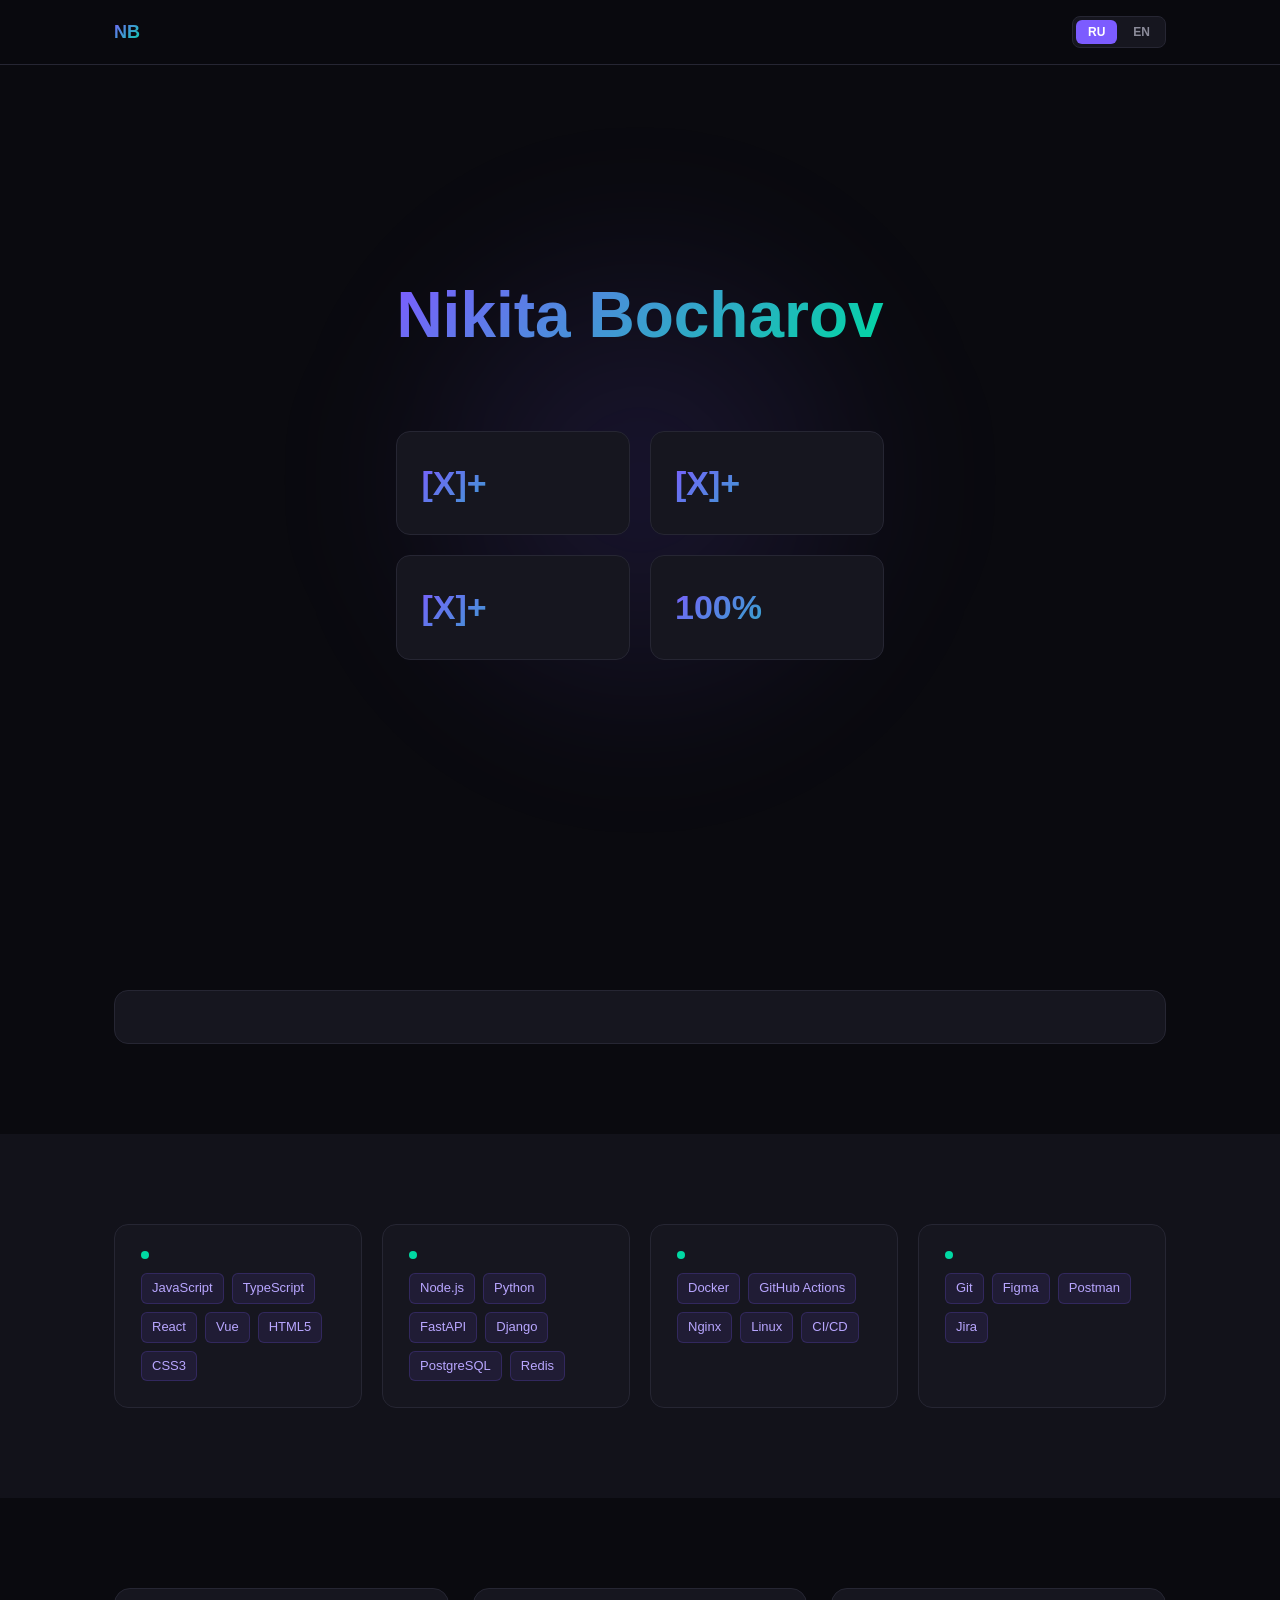
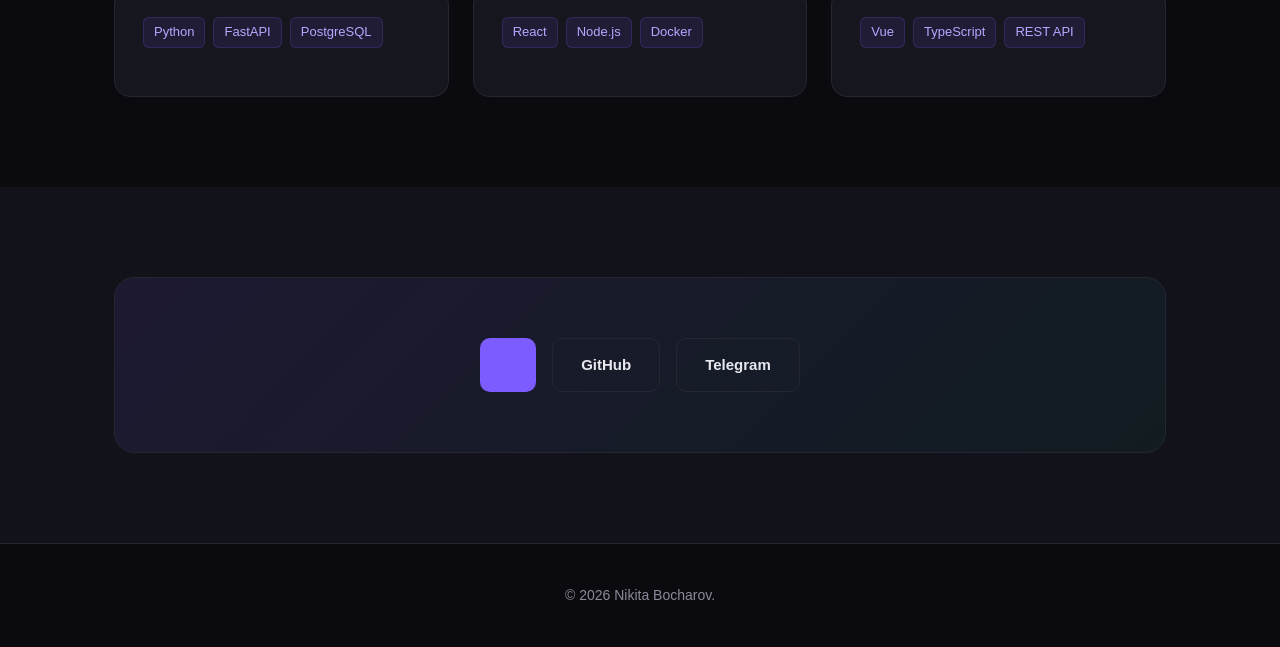
==== index.html @ 35adda01 "Create index.html" ====
<!DOCTYPE html>
<html lang="ru">
<head>
<meta charset="UTF-8">
<meta name="viewport" content="width=device-width, initial-scale=1.0">
<title>Nikita Bocharov — Full-Stack Developer</title>
<style>
  :root {
    --bg: #0a0a0f;
    --bg2: #12121a;
    --card: #16161f;
    --border: #262633;
    --text: #e8e8ee;
    --muted: #8b8b9a;
    --accent: #7c5cff;
    --accent2: #00d9a3;
    --grad: linear-gradient(135deg, #7c5cff 0%, #00d9a3 100%);
  }
  * { margin: 0; padding: 0; box-sizing: border-box; }
  html { scroll-behavior: smooth; }
  body {
    font-family: -apple-system, BlinkMacSystemFont, 'Segoe UI', Roboto, sans-serif;
    background: var(--bg);
    color: var(--text);
    line-height: 1.6;
    overflow-x: hidden;
  }
  .container { max-width: 1100px; margin: 0 auto; padding: 0 24px; }

  /* Header */
  header {
    position: fixed; top: 0; left: 0; right: 0; z-index: 100;
    background: rgba(10,10,15,.85);
    backdrop-filter: blur(12px);
    border-bottom: 1px solid var(--border);
  }
  .nav {
    display: flex; align-items: center; justify-content: space-between;
    padding: 16px 24px; max-width: 1100px; margin: 0 auto;
  }
  .logo {
    font-weight: 700; font-size: 18px;
    background: var(--grad); -webkit-background-clip: text;
    background-clip: text; color: transparent;
  }
  .nav-links { display: flex; gap: 28px; align-items: center; }
  .nav-links a {
    color: var(--muted); text-decoration: none; font-size: 14px;
    transition: color .2s;
  }
  .nav-links a:hover { color: var(--text); }
  .lang-switch {
    display: flex; gap: 4px; background: var(--card);
    border: 1px solid var(--border); border-radius: 8px; padding: 3px;
  }
  .lang-switch button {
    background: none; border: none; color: var(--muted);
    padding: 5px 12px; border-radius: 6px; cursor: pointer;
    font-size: 12px; font-weight: 600; transition: all .2s;
  }
  .lang-switch button.active {
    background: var(--accent); color: #fff;
  }
  @media (max-width: 720px) {
    .nav-links a { display: none; }
  }

  /* Hero */
  .hero {
    min-height: 100vh; display: flex; align-items: center;
    padding: 120px 0 80px; position: relative;
  }
  .hero::before {
    content: ''; position: absolute; top: 20%; left: 50%;
    transform: translateX(-50%);
    width: 600px; height: 600px;
    background: radial-gradient(circle, rgba(124,92,255,.15) 0%, transparent 70%);
    pointer-events: none; filter: blur(60px);
  }
  .hero-inner { position: relative; z-index: 1; }
  .badge {
    display: inline-block; padding: 6px 14px;
    background: rgba(124,92,255,.12); border: 1px solid rgba(124,92,255,.3);
    border-radius: 100px; font-size: 13px; color: var(--accent);
    margin-bottom: 24px;
  }
  .hero h1 {
    font-size: clamp(36px, 6vw, 64px);
    line-height: 1.1; font-weight: 800; margin-bottom: 20px;
  }
  .hero h1 .grad {
    background: var(--grad); -webkit-background-clip: text;
    background-clip: text; color: transparent;
  }
  .hero p.lead {
    font-size: clamp(16px, 2vw, 20px); color: var(--muted);
    max-width: 640px; margin-bottom: 36px;
  }
  .cta { display: flex; gap: 14px; flex-wrap: wrap; }
  .btn {
    display: inline-block; padding: 14px 28px; border-radius: 10px;
    text-decoration: none; font-weight: 600; font-size: 15px;
    transition: transform .2s, opacity .2s; cursor: pointer; border: none;
  }
  .btn-primary { background: var(--accent); color: #fff; }
  .btn-primary:hover { transform: translateY(-2px); opacity: .9; }
  .btn-ghost {
    background: transparent; color: var(--text);
    border: 1px solid var(--border);
  }
  .btn-ghost:hover { border-color: var(--accent); color: var(--accent); }

  /* Sections */
  section { padding: 90px 0; }
  .section-title {
    font-size: clamp(26px, 4vw, 38px); font-weight: 800;
    margin-bottom: 12px;
  }
  .section-sub {
    color: var(--muted); margin-bottom: 48px; font-size: 16px;
  }

  /* Stats */
  .stats {
    display: grid; grid-template-columns: repeat(auto-fit, minmax(160px, 1fr));
    gap: 20px; margin-top: 60px;
  }
  .stat {
    background: var(--card); border: 1px solid var(--border);
    border-radius: 14px; padding: 24px;
  }
  .stat .num {
    font-size: 34px; font-weight: 800;
    background: var(--grad); -webkit-background-clip: text;
    background-clip: text; color: transparent;
  }
  .stat .label { color: var(--muted); font-size: 14px; margin-top: 4px; }

  /* Skills */
  .skills-grid {
    display: grid; grid-template-columns: repeat(auto-fit, minmax(240px, 1fr));
    gap: 20px;
  }
  .skill-card {
    background: var(--card); border: 1px solid var(--border);
    border-radius: 14px; padding: 26px;
    transition: border-color .25s, transform .25s;
  }
  .skill-card:hover { border-color: var(--accent); transform: translateY(-4px); }
  .skill-card h3 {
    font-size: 17px; margin-bottom: 14px;
    display: flex; align-items: center; gap: 10px;
  }
  .skill-card h3 .dot {
    width: 8px; height: 8px; border-radius: 50%; background: var(--accent2);
  }
  .tags { display: flex; flex-wrap: wrap; gap: 8px; }
  .tag {
    font-size: 13px; padding: 4px 10px; border-radius: 6px;
    background: rgba(124,92,255,.1); color: #b8a6ff;
    border: 1px solid rgba(124,92,255,.2);
  }

  /* Projects */
  .projects {
    display: grid; grid-template-columns: repeat(auto-fit, minmax(300px, 1fr));
    gap: 24px;
  }
  .project {
    background: var(--card); border: 1px solid var(--border);
    border-radius: 16px; padding: 28px;
    transition: border-color .25s, transform .25s;
    display: flex; flex-direction: column;
  }
  .project:hover { border-color: var(--accent); transform: translateY(-4px); }
  .project h3 { font-size: 19px; margin-bottom: 10px; }
  .project p { color: var(--muted); font-size: 15px; margin-bottom: 18px; flex: 1; }
  .project .tags { margin-bottom: 20px; }
  .project .links { display: flex; gap: 16px; }
  .project .links a {
    color: var(--accent); text-decoration: none; font-size: 14px;
    font-weight: 600;
  }
  .project .links a:hover { text-decoration: underline; }

  /* Contact */
  .contact-box {
    background: linear-gradient(135deg, rgba(124,92,255,.1), rgba(0,217,163,.05));
    border: 1px solid var(--border); border-radius: 20px;
    padding: 60px 40px; text-align: center;
  }
  .contact-box h2 { font-size: clamp(24px, 4vw, 34px); margin-bottom: 16px; }
  .contact-box p { color: var(--muted); margin-bottom: 32px; max-width: 500px; margin-left: auto; margin-right: auto; }
  .contact-links { display: flex; gap: 16px; justify-content: center; flex-wrap: wrap; }

  /* Footer */
  footer {
    padding: 40px 0; border-top: 1px solid var(--border);
    text-align: center; color: var(--muted); font-size: 14px;
  }

  /* Animations */
  .reveal { opacity: 0; transform: translateY(30px); transition: opacity .7s, transform .7s; }
  .reveal.visible { opacity: 1; transform: translateY(0); }

  [data-en] { display: none; }
  html[lang="en"] [data-ru] { display: none; }
  html[lang="en"] [data-en] { display: initial; }
  html[lang="en"] [data-en].block { display: block; }
</style>
</head>
<body>

<header>
  <nav class="nav">
    <div class="logo">NB</div>
    <div class="nav-links">
      <a href="#about" data-ru="Обо мне" data-en="About">Обо мне</a>
      <a href="#skills" data-ru="Навыки" data-en="Skills">Навыки</a>
      <a href="#projects" data-ru="Проекты" data-en="Projects">Проекты</a>
      <a href="#contact" data-ru="Контакты" data-en="Contact">Контакты</a>
      <div class="lang-switch">
        <button id="btn-ru" class="active">RU</button>
        <button id="btn-en">EN</button>
      </div>
    </div>
  </nav>
</header>

<!-- HERO -->
<section class="hero">
  <div class="container hero-inner">
    <span class="badge" data-ru="Открыт для проектов" data-en="Open for projects">Открыт для проектов</span>
    <h1>
      <span data-ru="Привет, я " data-en="Hi, I'm ">Привет, я </span>
      <span class="grad">Nikita Bocharov</span><br>
      <span data-ru="Full-Stack разработчик" data-en="Full-Stack Developer">Full-Stack разработчик</span>
    </h1>
    <p class="lead"
       data-ru="Пишу код, который работает быстро, масштабируется и не падает. Превращаю бизнес-задачи в чистые, поддерживаемые решения."
       data-en="I write code that runs fast, scales well, and never breaks. I turn business problems into clean, maintainable solutions.">
      Пишу код, который работает быстро, масштабируется и не падает.
    </p>
    <div class="cta">
      <a href="#projects" class="btn btn-primary" data-ru="Смотреть проекты" data-en="View Projects">Смотреть проекты</a>
      <a href="#contact" class="btn btn-ghost" data-ru="Связаться" data-en="Get in touch">Связаться</a>
    </div>

    <div class="stats">
      <div class="stat reveal">
        <div class="num">[X]+</div>
        <div class="label" data-ru="лет опыта" data-en="years of experience">лет опыта</div>
      </div>
      <div class="stat reveal">
        <div class="num">[X]+</div>
        <div class="label" data-ru="проектов сдано" data-en="projects delivered">проектов сдано</div>
      </div>
      <div class="stat reveal">
        <div class="num">[X]+</div>
        <div class="label" data-ru="довольных клиентов" data-en="happy clients">довольных клиентов</div>
      </div>
      <div class="stat reveal">
        <div class="num">100%</div>
        <div class="label" data-ru="в срок" data-en="on time">в срок</div>
      </div>
    </div>
  </div>
</section>

<!-- ABOUT -->
<section id="about">
  <div class="container">
    <h2 class="section-title reveal" data-ru="Обо мне" data-en="About me">Обо мне</h2>
    <p class="section-sub reveal"
       data-ru="Немного о том, кто я и чем могу быть полезен."
       data-en="A few words about who I am and how I can help.">Немного о том, кто я.</p>

    <div class="skills-grid">
      <div class="skill-card reveal" style="grid-column: span 2;">
        <p style="color: var(--text); font-size: 17px;"
           data-ru="[ЗАМЕНИ НА СВОЙ ТЕКСТ] Я — разработчик с опытом в создании веб-приложений и автоматизации. Работаю с современным стеком, пишу чистый код, покрываю тестами и слежу за тем, чтобы всё не только работало, но и было удобно поддерживать. Люблю сложные задачи и не боюсь легаси."
           data-en="[REPLACE WITH YOUR TEXT] I'm a developer experienced in building web apps and automation. I work with a modern stack, write clean code, cover it with tests, and make sure everything is not only working but also easy to maintain. I love hard problems and I'm not afraid of legacy.">
          [ЗАМЕНИ НА СВОЙ ТЕКСТ] Я — разработчик с опытом в создании веб-приложений.
        </p>
      </div>
    </div>
  </div>
</section>

<!-- SKILLS -->
<section id="skills" style="background: var(--bg2);">
  <div class="container">
    <h2 class="section-title reveal" data-ru="Навыки" data-en="Skills">Навыки</h2>
    <p class="section-sub reveal"
       data-ru="Технологии, с которыми я работаю каждый день."
       data-en="Technologies I work with every day.">Технологии, с которыми я работаю.</p>

    <div class="skills-grid">
      <div class="skill-card reveal">
        <h3><span class="dot"></span><span data-ru="Frontend" data-en="Frontend">Frontend</span></h3>
        <div class="tags">
          <span class="tag">JavaScript</span>
          <span class="tag">TypeScript</span>
          <span class="tag">React</span>
          <span class="tag">Vue</span>
          <span class="tag">HTML5</span>
          <span class="tag">CSS3</span>
        </div>
      </div>
      <div class="skill-card reveal">
        <h3><span class="dot"></span><span data-ru="Backend" data-en="Backend">Backend</span></h3>
        <div class="tags">
          <span class="tag">Node.js</span>
          <span class="tag">Python</span>
          <span class="tag">FastAPI</span>
          <span class="tag">Django</span>
          <span class="tag">PostgreSQL</span>
          <span class="tag">Redis</span>
        </div>
      </div>
      <div class="skill-card reveal">
        <h3><span class="dot"></span><span data-ru="DevOps" data-en="DevOps">DevOps</span></h3>
        <div class="tags">
          <span class="tag">Docker</span>
          <span class="tag">GitHub Actions</span>
          <span class="tag">Nginx</span>
          <span class="tag">Linux</span>
          <span class="tag">CI/CD</span>
        </div>
      </div>
      <div class="skill-card reveal">
        <h3><span class="dot"></span><span data-ru="Инструменты" data-en="Tools">Инструменты</span></h3>
        <div class="tags">
          <span class="tag">Git</span>
          <span class="tag">Figma</span>
          <span class="tag">Postman</span>
          <span class="tag">Jira</span>
        </div>
      </div>
    </div>
  </div>
</section>

<!-- PROJECTS -->
<section id="projects">
  <div class="container">
    <h2 class="section-title reveal" data-ru="Проекты" data-en="Projects">Проекты</h2>
    <p class="section-sub reveal"
       data-ru="[ЗАМЕНИ НА СВОИ РЕАЛЬНЫЕ ПРОЕКТЫ]"
       data-en="[REPLACE WITH YOUR REAL PROJECTS]">Мои работы.</p>

    <div class="projects">
      <div class="project reveal">
        <h3 data-ru="Название проекта 1" data-en="Project Name 1">Название проекта 1</h3>
        <p data-ru="Короткое описание: какую задачу решает, для кого, какой результат."
           data-en="Short description: what problem it solves, for whom, and the result.">
          Короткое описание проекта.
        </p>
        <div class="tags">
          <span class="tag">Python</span>
          <span class="tag">FastAPI</span>
          <span class="tag">PostgreSQL</span>
        </div>
        <div class="links">
          <a href="#" data-ru="Демо →" data-en="Demo →">Демо →</a>
          <a href="#" data-ru="Код →" data-en="Code →">Код →</a>
        </div>
      </div>

      <div class="project reveal">
        <h3 data-ru="Название проекта 2" data-en="Project Name 2">Название проекта 2</h3>
        <p data-ru="Короткое описание проекта и его пользы."
           data-en="Short description of the project and its value.">
          Короткое описание проекта.
        </p>
        <div class="tags">
          <span class="tag">React</span>
          <span class="tag">Node.js</span>
          <span class="tag">Docker</span>
        </div>
        <div class="links">
          <a href="#" data-ru="Демо →" data-en="Demo →">Демо →</a>
          <a href="#" data-ru="Код →" data-en="Code →">Код →</a>
        </div>
      </div>

      <div class="project reveal">
        <h3 data-ru="Название проекта 3" data-en="Project Name 3">Название проекта 3</h3>
        <p data-ru="Что сделал, какие технологии использовал, какой результат."
           data-en="What I built, which technologies I used, and the outcome.">
          Короткое описание проекта.
        </p>
        <div class="tags">
          <span class="tag">Vue</span>
          <span class="tag">TypeScript</span>
          <span class="tag">REST API</span>
        </div>
        <div class="links">
          <a href="#" data-ru="Демо →" data-en="Demo →">Демо →</a>
          <a href="#" data-ru="Код →" data-en="Code →">Код →</a>
        </div>
      </div>
    </div>
  </div>
</section>

<!-- CONTACT -->
<section id="contact" style="background: var(--bg2);">
  <div class="container">
    <div class="contact-box reveal">
      <h2 data-ru="Давайте работать вместе" data-en="Let's work together">Давайте работать вместе</h2>
      <p data-ru="Открыт для фриланса и долгосрочного сотрудничества. Отвечаю быстро."
         data-en="Open for freelance and long-term collaboration. I reply fast.">
        Открыт для фриланса и долгосрочного сотрудничества.
      </p>
      <div class="contact-links">
        <a href="mailto:[ТВОЙ EMAIL]" class="btn btn-primary">
          <span data-ru="Написать на email" data-en="Email me">Написать на email</span>
        </a>
        <a href="https://github.com/nikita-dev-it" target="_blank" class="btn btn-ghost">GitHub</a>
        <a href="[ССЫЛКА НА TELEGRAM]" target="_blank" class="btn btn-ghost">Telegram</a>
      </div>
    </div>
  </div>
</section>

<footer>
  <div class="container">
    <p>© 2026 Nikita Bocharov. <span data-ru="Все права защищены." data-en="All rights reserved.">Все права защищены.</span></p>
  </div>
</footer>

<script>
  // Language switch
  const btnRu = document.getElementById('btn-ru');
  const btnEn = document.getElementById('btn-en');
  function setLang(lang) {
    document.documentElement.lang = lang;
    btnRu.classList.toggle('active', lang === 'ru');
    btnEn.classList.toggle('active', lang === 'en');
    localStorage.setItem('lang', lang);
  }
  btnRu.addEventListener('click', () => setLang('ru'));
  btnEn.addEventListener('click', () => setLang('en'));
  const saved = localStorage.getItem('lang');
  if (saved) setLang(saved);

  // Reveal on scroll
  const observer = new IntersectionObserver((entries) => {
    entries.forEach(e => {
      if (e.isIntersecting) {
        e.target.classList.add('visible');
        observer.unobserve(e.target);
      }
    });
  }, { threshold: 0.1 });
  document.querySelectorAll('.reveal').forEach(el => observer.observe(el));
</script>

</body>
</html>
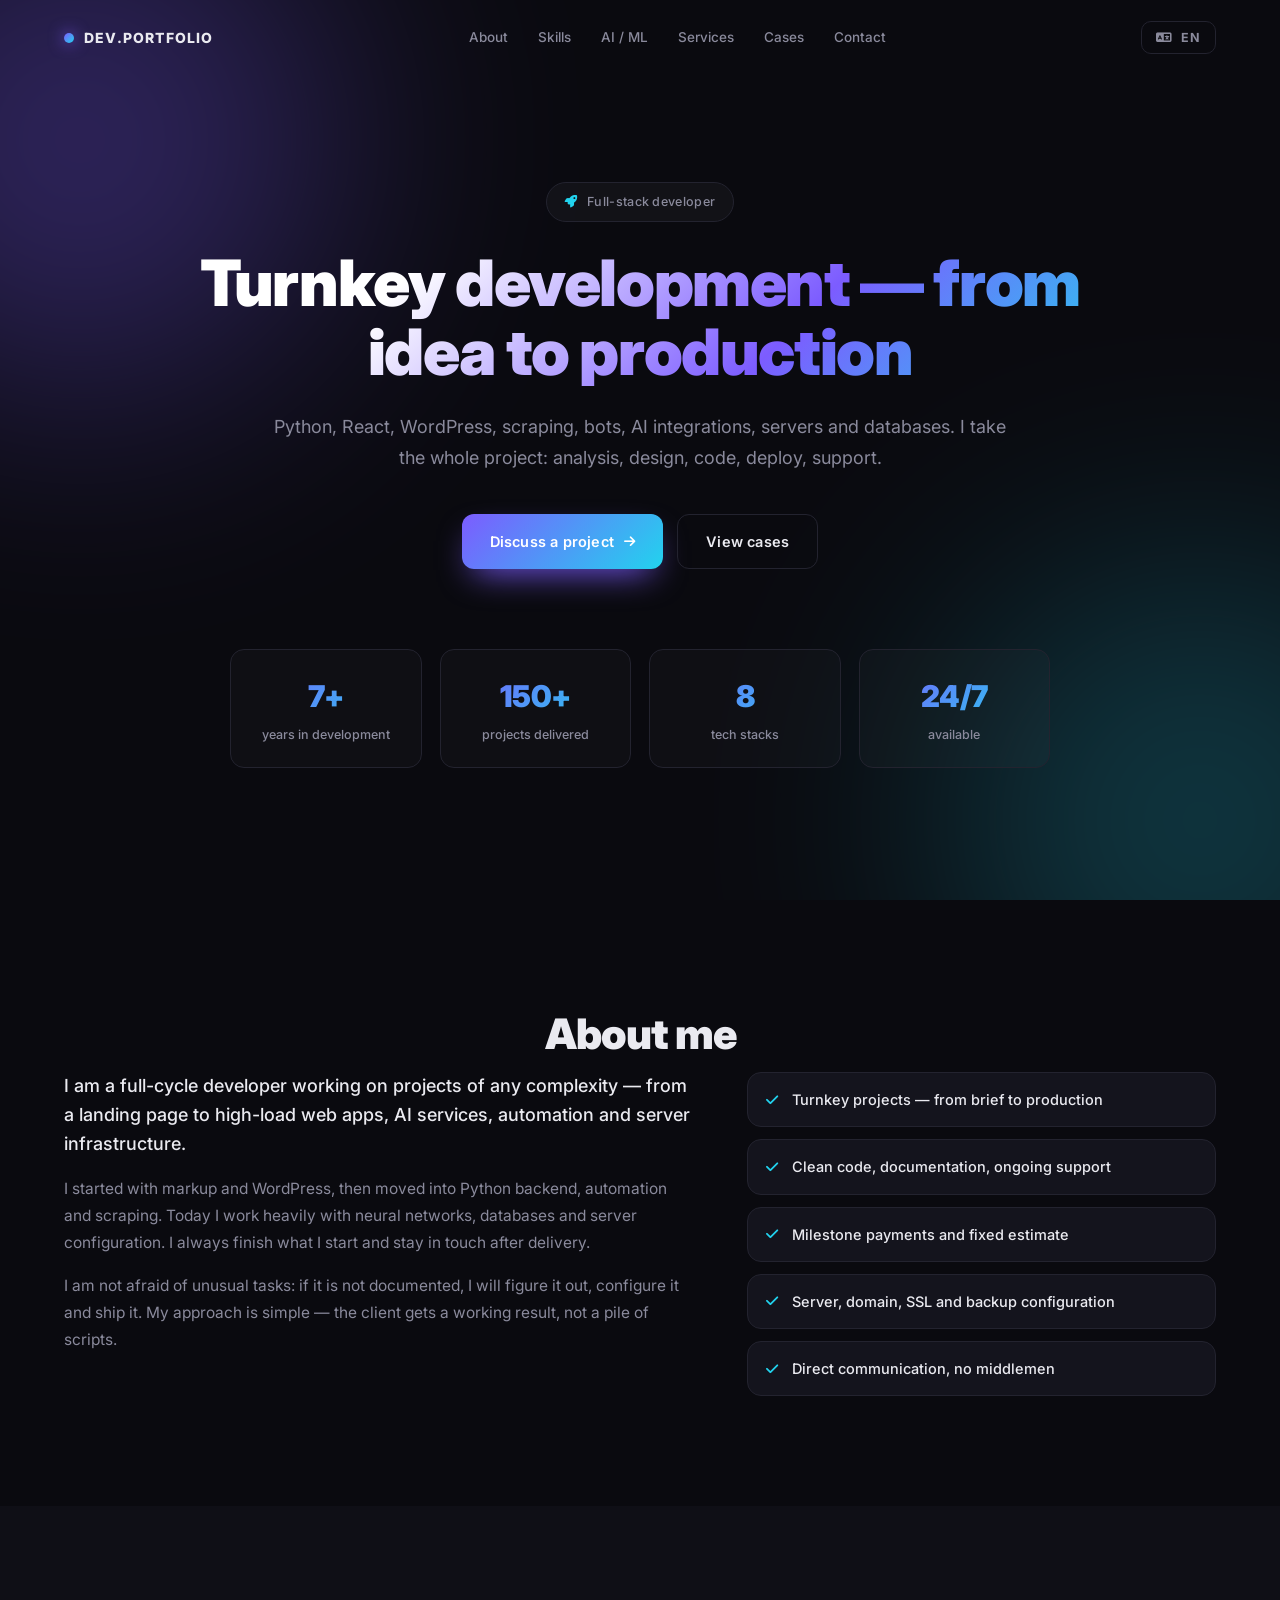
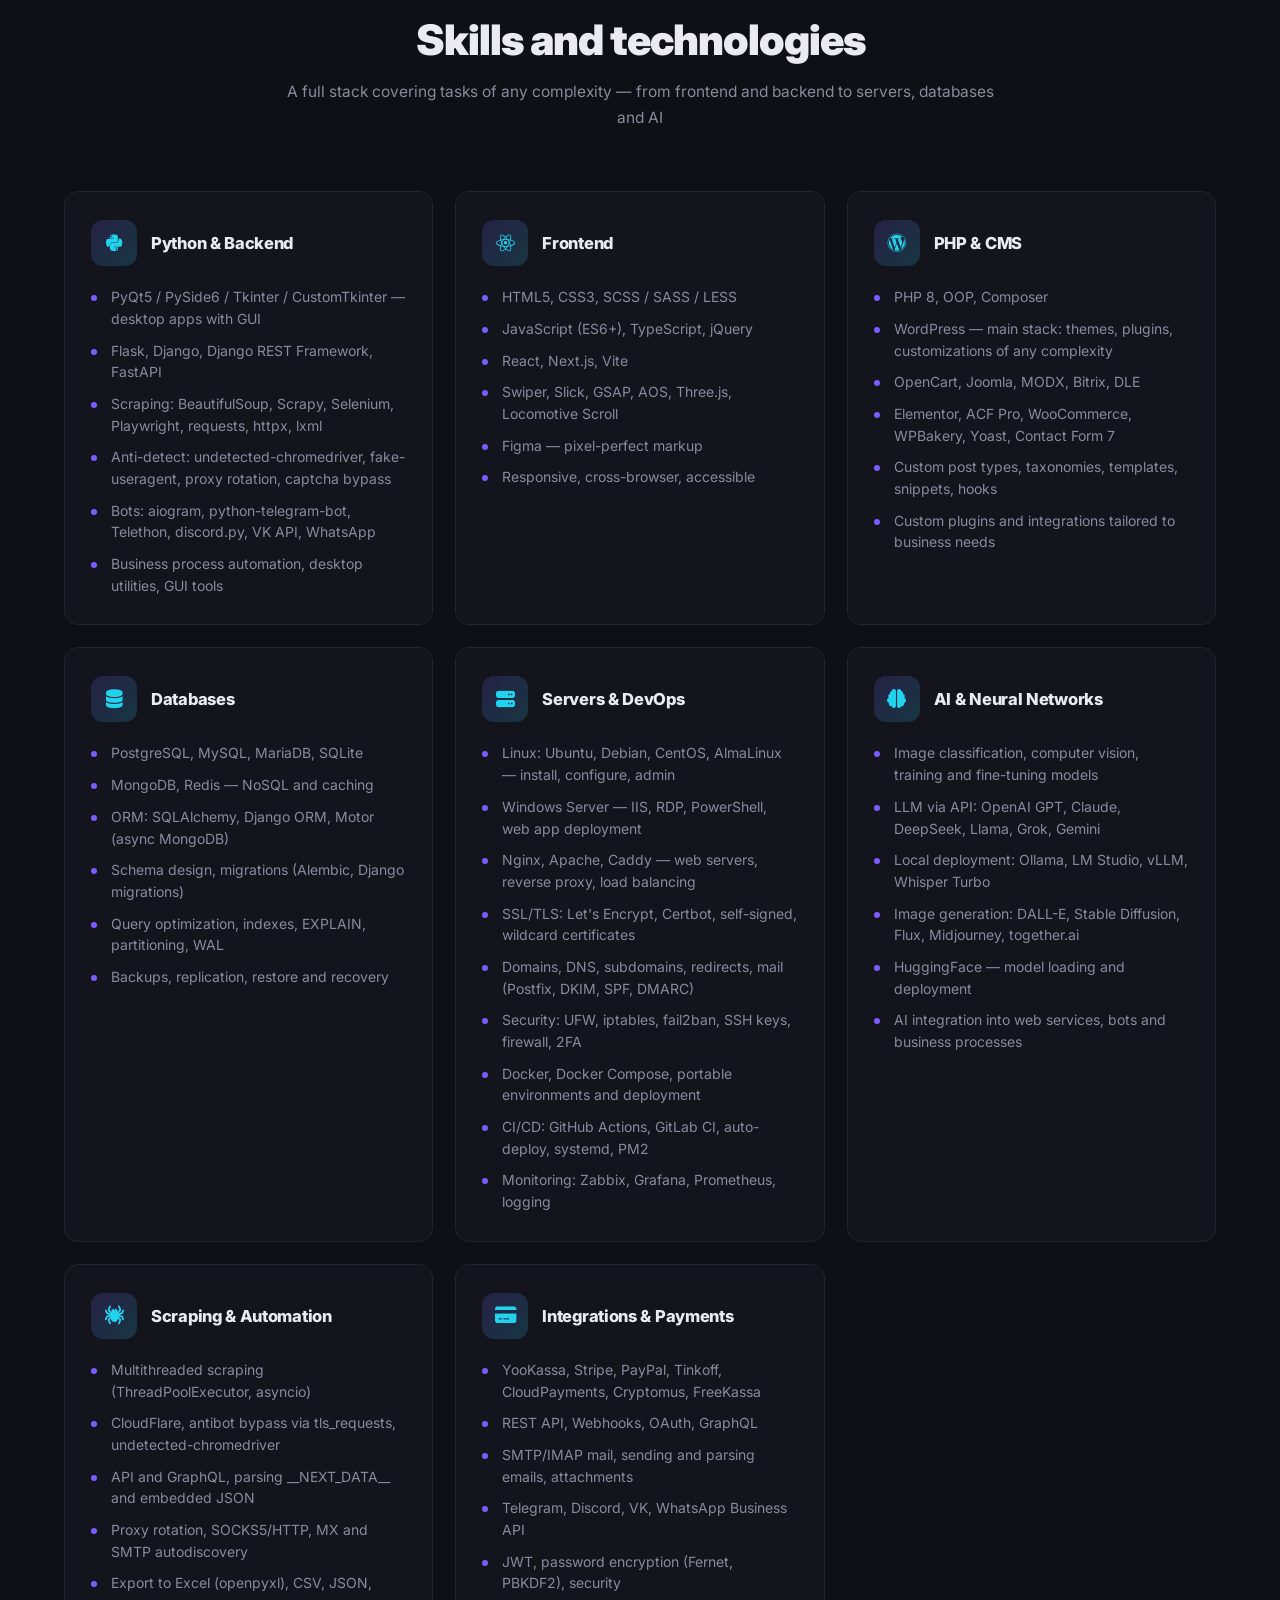
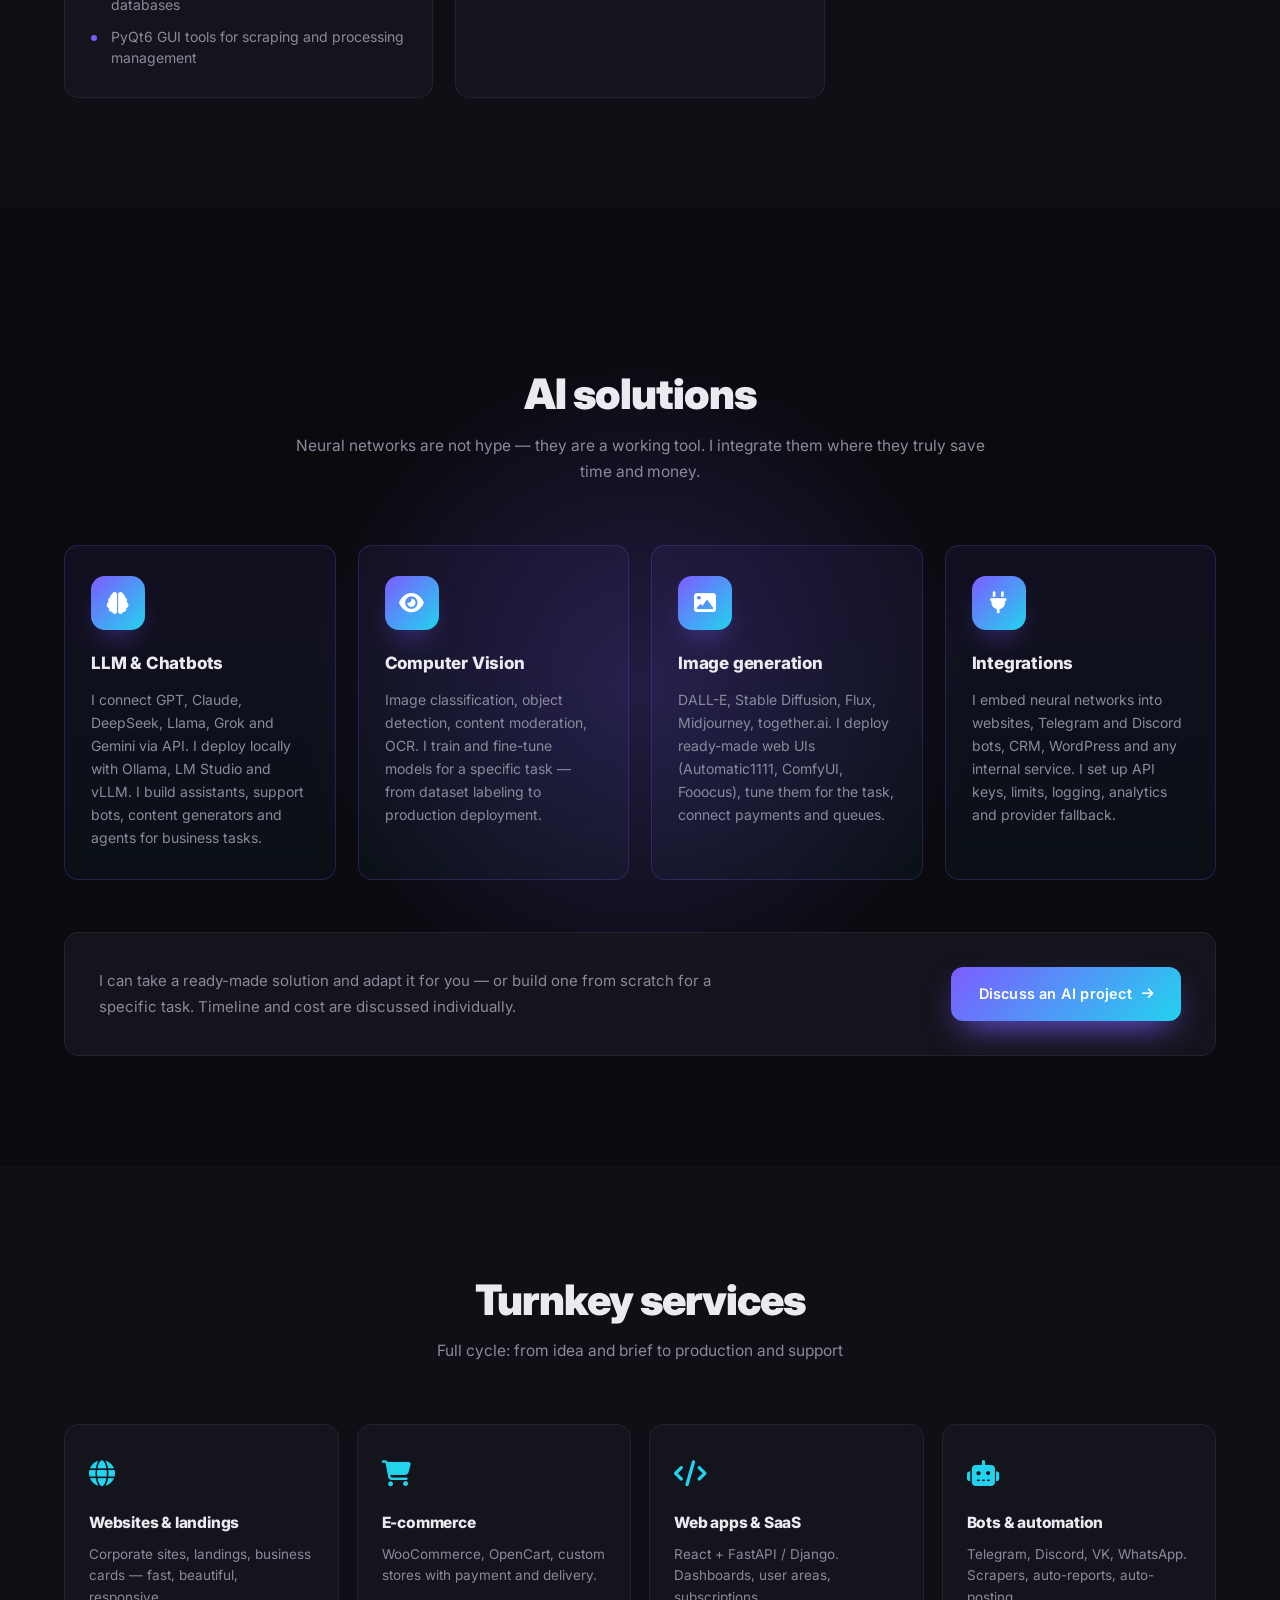
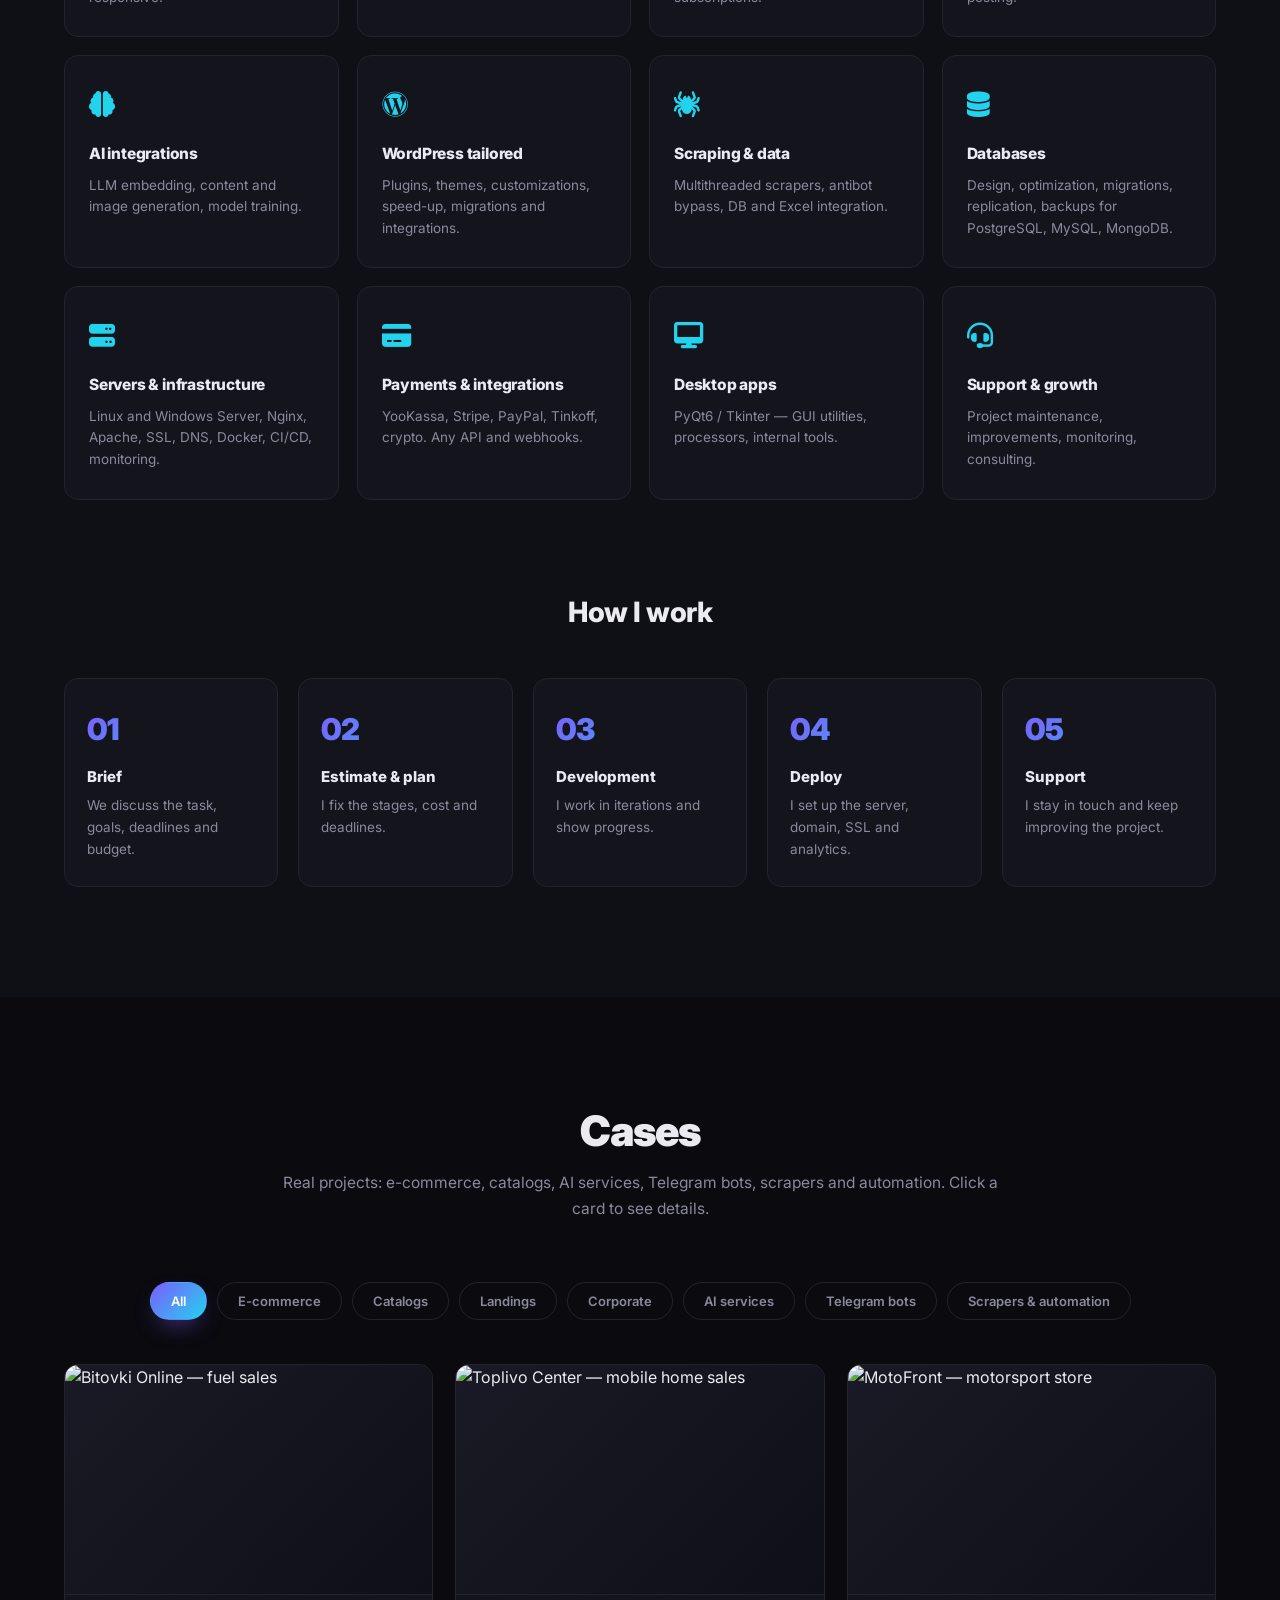
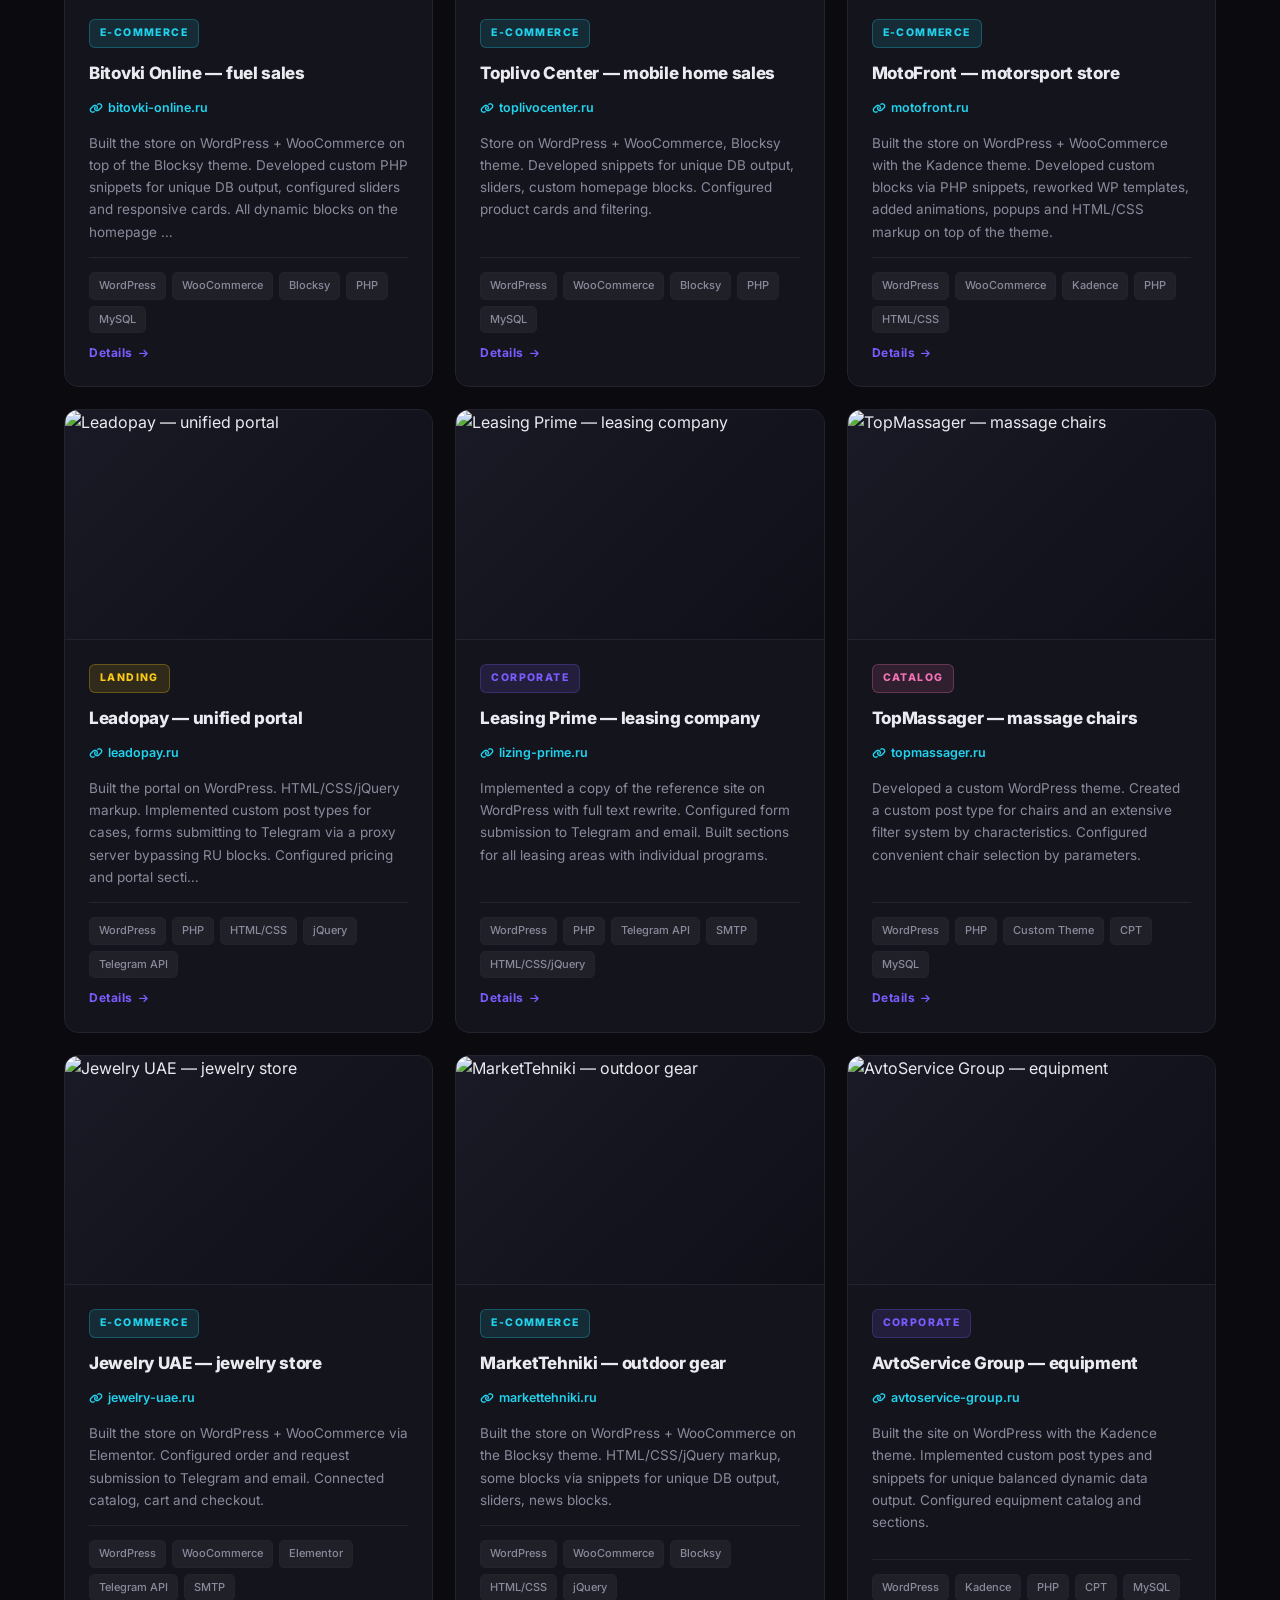
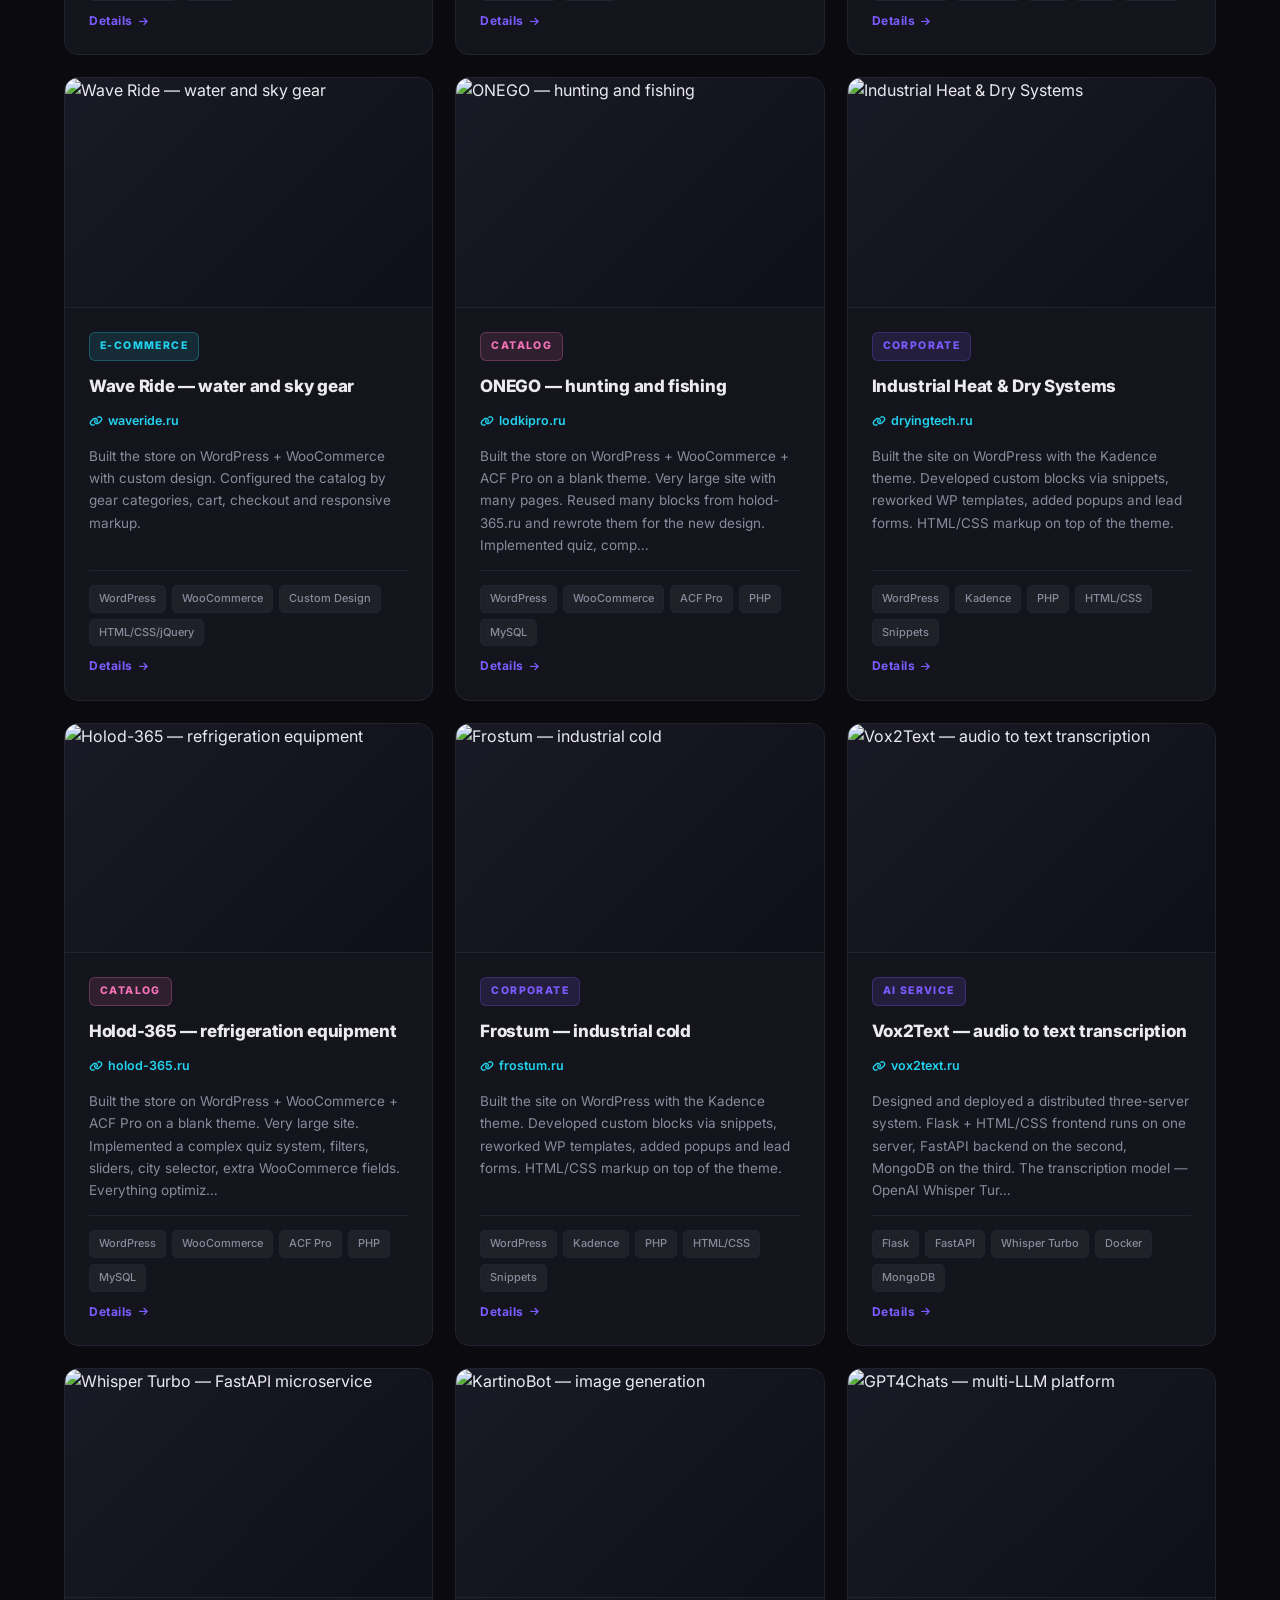
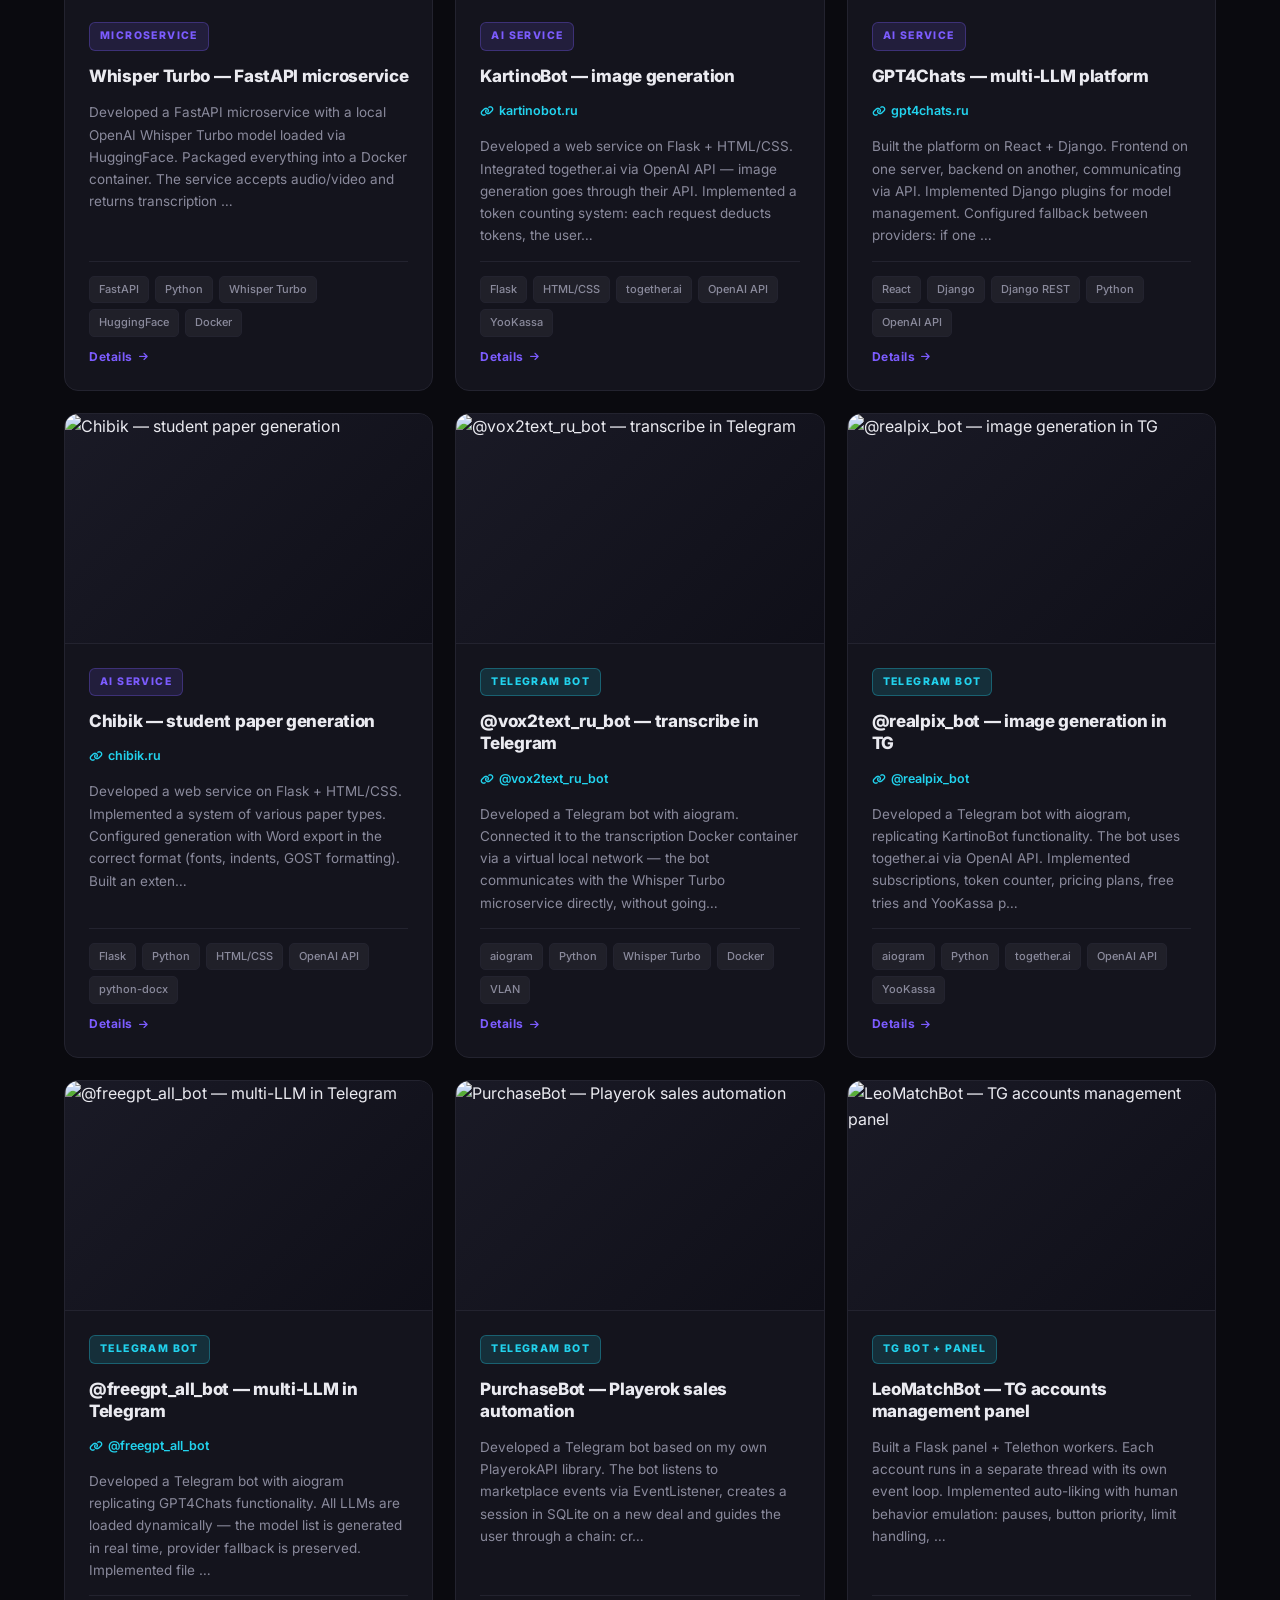
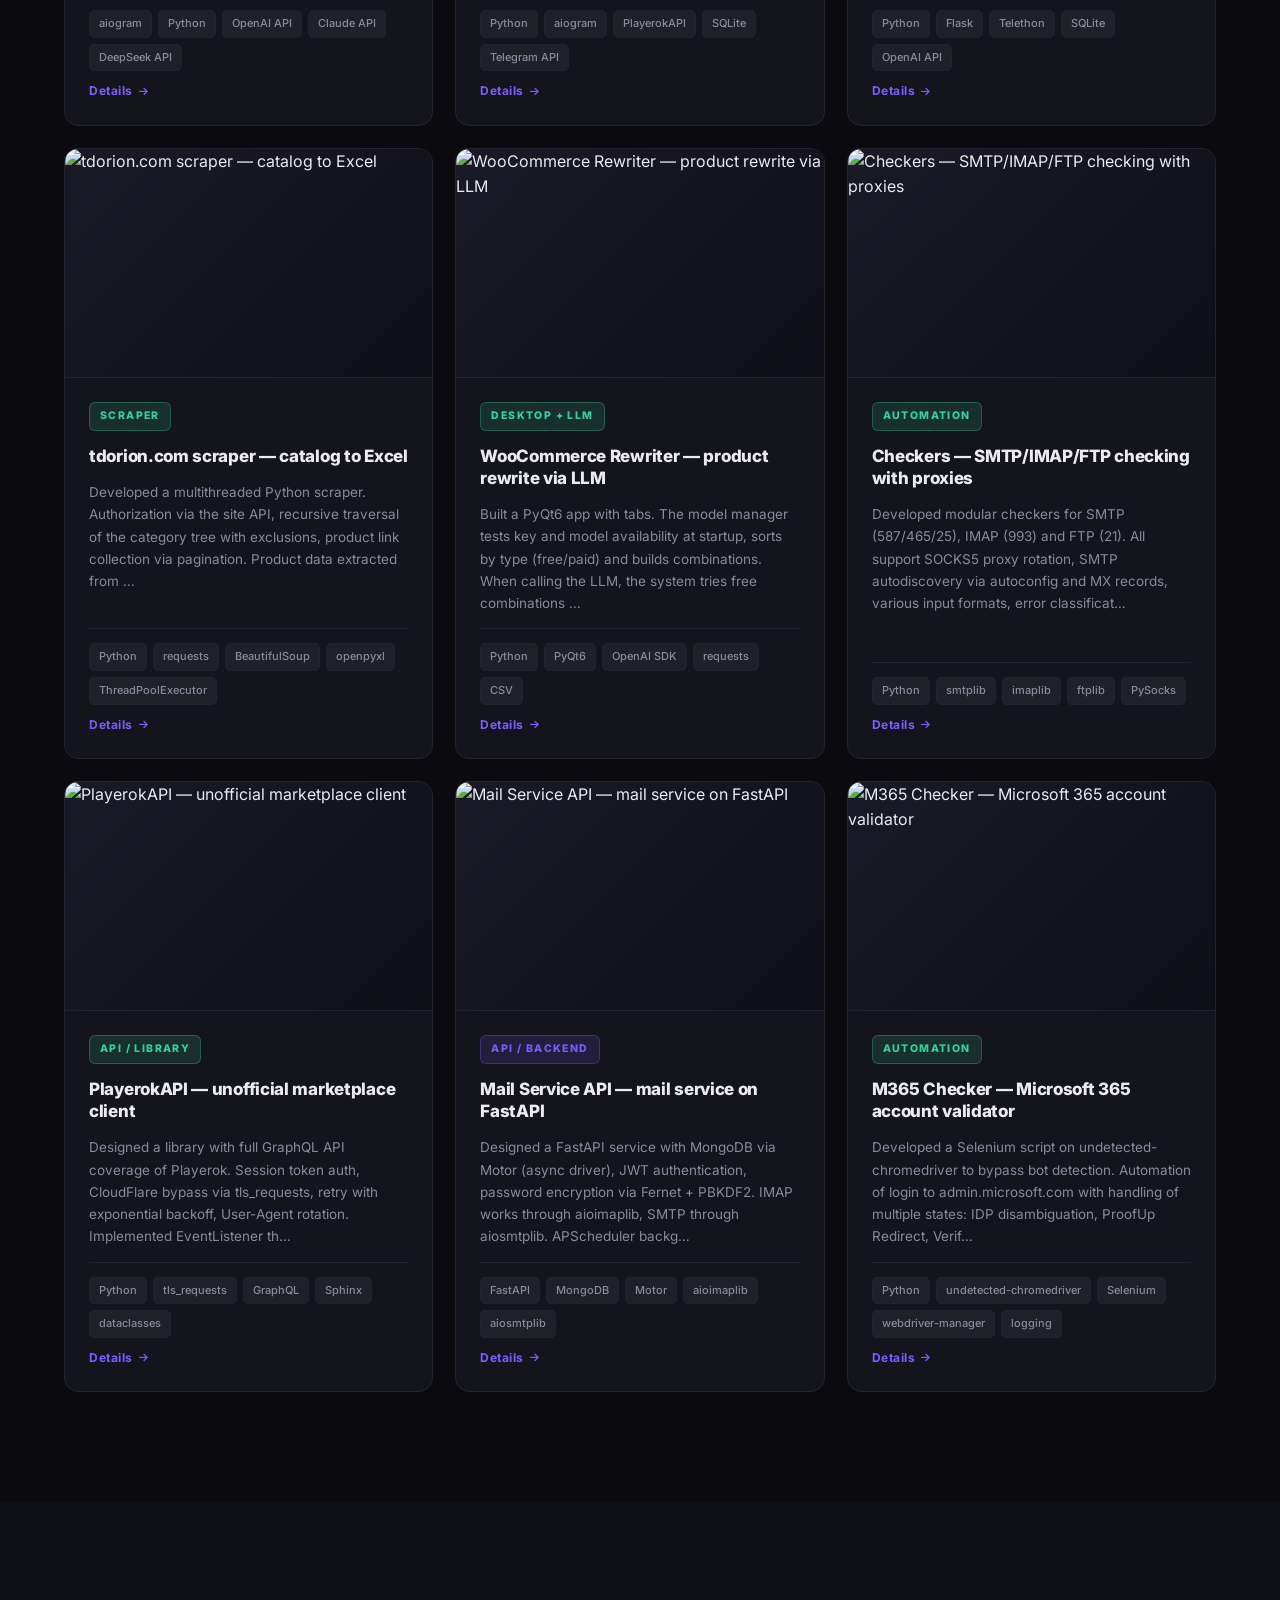
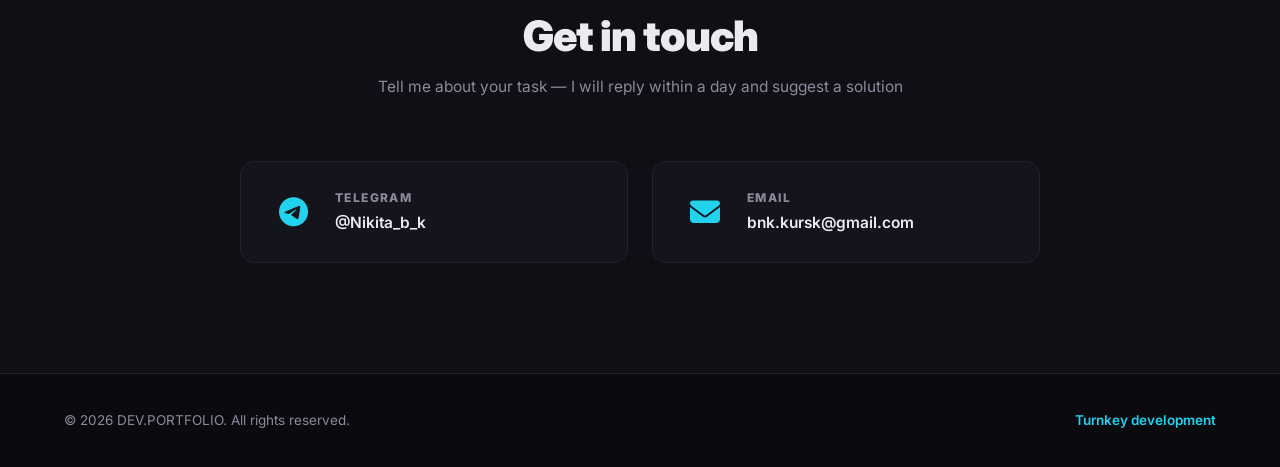
==== commit 9c8f0c61: "Update index.html" ====
--- a/index.html
+++ b/index.html
@@ -1,461 +1,1116 @@
 <!DOCTYPE html>
 <html lang="ru">
 <head>
-<meta charset="UTF-8">
-<meta name="viewport" content="width=device-width, initial-scale=1.0">
-<title>Nikita Bocharov — Full-Stack Developer</title>
+<meta charset="UTF-8" />
+<meta name="viewport" content="width=device-width, initial-scale=1.0" />
+<title>Full-Stack Developer — Portfolio</title>
+<meta name="description" content="Разработка под ключ: Python, React, WordPress, парсинг, боты, AI, серверы и базы данных." />
+<link rel="preconnect" href="https://fonts.googleapis.com">
+<link rel="preconnect" href="https://fonts.gstatic.com" crossorigin>
+<link href="https://fonts.googleapis.com/css2?family=Inter:wght@400;500;600;700;800;900&display=swap" rel="stylesheet">
+<link rel="stylesheet" href="https://cdnjs.cloudflare.com/ajax/libs/font-awesome/6.5.1/css/all.min.css">
 <style>
-  :root {
-    --bg: #0a0a0f;
-    --bg2: #12121a;
-    --card: #16161f;
-    --border: #262633;
-    --text: #e8e8ee;
-    --muted: #8b8b9a;
-    --accent: #7c5cff;
-    --accent2: #00d9a3;
-    --grad: linear-gradient(135deg, #7c5cff 0%, #00d9a3 100%);
-  }
-  * { margin: 0; padding: 0; box-sizing: border-box; }
-  html { scroll-behavior: smooth; }
-  body {
-    font-family: -apple-system, BlinkMacSystemFont, 'Segoe UI', Roboto, sans-serif;
-    background: var(--bg);
-    color: var(--text);
-    line-height: 1.6;
-    overflow-x: hidden;
-  }
-  .container { max-width: 1100px; margin: 0 auto; padding: 0 24px; }
-
-  /* Header */
-  header {
-    position: fixed; top: 0; left: 0; right: 0; z-index: 100;
-    background: rgba(10,10,15,.85);
-    backdrop-filter: blur(12px);
-    border-bottom: 1px solid var(--border);
-  }
-  .nav {
-    display: flex; align-items: center; justify-content: space-between;
-    padding: 16px 24px; max-width: 1100px; margin: 0 auto;
-  }
-  .logo {
-    font-weight: 700; font-size: 18px;
-    background: var(--grad); -webkit-background-clip: text;
-    background-clip: text; color: transparent;
-  }
-  .nav-links { display: flex; gap: 28px; align-items: center; }
-  .nav-links a {
-    color: var(--muted); text-decoration: none; font-size: 14px;
-    transition: color .2s;
-  }
-  .nav-links a:hover { color: var(--text); }
-  .lang-switch {
-    display: flex; gap: 4px; background: var(--card);
-    border: 1px solid var(--border); border-radius: 8px; padding: 3px;
-  }
-  .lang-switch button {
-    background: none; border: none; color: var(--muted);
-    padding: 5px 12px; border-radius: 6px; cursor: pointer;
-    font-size: 12px; font-weight: 600; transition: all .2s;
-  }
-  .lang-switch button.active {
-    background: var(--accent); color: #fff;
-  }
-  @media (max-width: 720px) {
-    .nav-links a { display: none; }
-  }
-
-  /* Hero */
-  .hero {
-    min-height: 100vh; display: flex; align-items: center;
-    padding: 120px 0 80px; position: relative;
-  }
-  .hero::before {
-    content: ''; position: absolute; top: 20%; left: 50%;
-    transform: translateX(-50%);
-    width: 600px; height: 600px;
-    background: radial-gradient(circle, rgba(124,92,255,.15) 0%, transparent 70%);
-    pointer-events: none; filter: blur(60px);
-  }
-  .hero-inner { position: relative; z-index: 1; }
-  .badge {
-    display: inline-block; padding: 6px 14px;
-    background: rgba(124,92,255,.12); border: 1px solid rgba(124,92,255,.3);
-    border-radius: 100px; font-size: 13px; color: var(--accent);
-    margin-bottom: 24px;
-  }
-  .hero h1 {
-    font-size: clamp(36px, 6vw, 64px);
-    line-height: 1.1; font-weight: 800; margin-bottom: 20px;
-  }
-  .hero h1 .grad {
-    background: var(--grad); -webkit-background-clip: text;
-    background-clip: text; color: transparent;
-  }
-  .hero p.lead {
-    font-size: clamp(16px, 2vw, 20px); color: var(--muted);
-    max-width: 640px; margin-bottom: 36px;
-  }
-  .cta { display: flex; gap: 14px; flex-wrap: wrap; }
-  .btn {
-    display: inline-block; padding: 14px 28px; border-radius: 10px;
-    text-decoration: none; font-weight: 600; font-size: 15px;
-    transition: transform .2s, opacity .2s; cursor: pointer; border: none;
-  }
-  .btn-primary { background: var(--accent); color: #fff; }
-  .btn-primary:hover { transform: translateY(-2px); opacity: .9; }
-  .btn-ghost {
-    background: transparent; color: var(--text);
-    border: 1px solid var(--border);
-  }
-  .btn-ghost:hover { border-color: var(--accent); color: var(--accent); }
-
-  /* Sections */
-  section { padding: 90px 0; }
-  .section-title {
-    font-size: clamp(26px, 4vw, 38px); font-weight: 800;
-    margin-bottom: 12px;
-  }
-  .section-sub {
-    color: var(--muted); margin-bottom: 48px; font-size: 16px;
-  }
-
-  /* Stats */
-  .stats {
-    display: grid; grid-template-columns: repeat(auto-fit, minmax(160px, 1fr));
-    gap: 20px; margin-top: 60px;
-  }
-  .stat {
-    background: var(--card); border: 1px solid var(--border);
-    border-radius: 14px; padding: 24px;
-  }
-  .stat .num {
-    font-size: 34px; font-weight: 800;
-    background: var(--grad); -webkit-background-clip: text;
-    background-clip: text; color: transparent;
-  }
-  .stat .label { color: var(--muted); font-size: 14px; margin-top: 4px; }
-
-  /* Skills */
-  .skills-grid {
-    display: grid; grid-template-columns: repeat(auto-fit, minmax(240px, 1fr));
-    gap: 20px;
-  }
-  .skill-card {
-    background: var(--card); border: 1px solid var(--border);
-    border-radius: 14px; padding: 26px;
-    transition: border-color .25s, transform .25s;
-  }
-  .skill-card:hover { border-color: var(--accent); transform: translateY(-4px); }
-  .skill-card h3 {
-    font-size: 17px; margin-bottom: 14px;
-    display: flex; align-items: center; gap: 10px;
-  }
-  .skill-card h3 .dot {
-    width: 8px; height: 8px; border-radius: 50%; background: var(--accent2);
-  }
-  .tags { display: flex; flex-wrap: wrap; gap: 8px; }
-  .tag {
-    font-size: 13px; padding: 4px 10px; border-radius: 6px;
-    background: rgba(124,92,255,.1); color: #b8a6ff;
-    border: 1px solid rgba(124,92,255,.2);
-  }
-
-  /* Projects */
-  .projects {
-    display: grid; grid-template-columns: repeat(auto-fit, minmax(300px, 1fr));
-    gap: 24px;
-  }
-  .project {
-    background: var(--card); border: 1px solid var(--border);
-    border-radius: 16px; padding: 28px;
-    transition: border-color .25s, transform .25s;
-    display: flex; flex-direction: column;
-  }
-  .project:hover { border-color: var(--accent); transform: translateY(-4px); }
-  .project h3 { font-size: 19px; margin-bottom: 10px; }
-  .project p { color: var(--muted); font-size: 15px; margin-bottom: 18px; flex: 1; }
-  .project .tags { margin-bottom: 20px; }
-  .project .links { display: flex; gap: 16px; }
-  .project .links a {
-    color: var(--accent); text-decoration: none; font-size: 14px;
-    font-weight: 600;
-  }
-  .project .links a:hover { text-decoration: underline; }
-
-  /* Contact */
-  .contact-box {
-    background: linear-gradient(135deg, rgba(124,92,255,.1), rgba(0,217,163,.05));
-    border: 1px solid var(--border); border-radius: 20px;
-    padding: 60px 40px; text-align: center;
-  }
-  .contact-box h2 { font-size: clamp(24px, 4vw, 34px); margin-bottom: 16px; }
-  .contact-box p { color: var(--muted); margin-bottom: 32px; max-width: 500px; margin-left: auto; margin-right: auto; }
-  .contact-links { display: flex; gap: 16px; justify-content: center; flex-wrap: wrap; }
-
-  /* Footer */
-  footer {
-    padding: 40px 0; border-top: 1px solid var(--border);
-    text-align: center; color: var(--muted); font-size: 14px;
-  }
-
-  /* Animations */
-  .reveal { opacity: 0; transform: translateY(30px); transition: opacity .7s, transform .7s; }
-  .reveal.visible { opacity: 1; transform: translateY(0); }
-
-  [data-en] { display: none; }
-  html[lang="en"] [data-ru] { display: none; }
-  html[lang="en"] [data-en] { display: initial; }
-  html[lang="en"] [data-en].block { display: block; }
+:root{
+  --bg:#0a0a0f; --bg-alt:#0f0f16; --card:#14141d; --card-2:#1a1a24;
+  --border:#23232f; --border-hi:#2f2f3d;
+  --text:#eaeaf0; --muted:#8a8a9c; --muted-2:#63637a;
+  --accent:#7c5cff; --accent-2:#22d3ee; --accent-3:#f472b6;
+  --radius:14px; --radius-sm:10px; --container:1200px;
+  --shadow:0 20px 50px -20px rgba(0,0,0,.6);
+}
+*{margin:0;padding:0;box-sizing:border-box}
+html{scroll-behavior:smooth}
+body{font-family:'Inter',system-ui,-apple-system,'Segoe UI',Roboto,sans-serif;background:var(--bg);color:var(--text);line-height:1.6;overflow-x:hidden;-webkit-font-smoothing:antialiased}
+body.no-scroll{overflow:hidden}
+a{color:inherit;text-decoration:none}
+button{font-family:inherit;cursor:pointer;border:none;background:none;color:inherit}
+img{max-width:100%;display:block}
+.container{max-width:var(--container);margin:0 auto;padding:0 24px}
+
+.reveal{opacity:0;transform:translateY(30px);transition:opacity .7s ease,transform .7s ease}
+.reveal.visible{opacity:1;transform:none}
+.reveal.d1{transition-delay:.05s}.reveal.d2{transition-delay:.1s}.reveal.d3{transition-delay:.15s}.reveal.d4{transition-delay:.2s}.reveal.d5{transition-delay:.25s}
+
+/* Header */
+.header{position:fixed;top:0;left:0;right:0;z-index:100;padding:18px 0;transition:all .3s ease}
+.header.scrolled{padding:10px 0;background:rgba(10,10,15,.85);backdrop-filter:blur(14px);-webkit-backdrop-filter:blur(14px);border-bottom:1px solid var(--border)}
+.header__inner{display:flex;align-items:center;justify-content:space-between;gap:20px}
+.logo{display:flex;align-items:center;gap:10px;font-weight:800;letter-spacing:1.2px;font-size:14px}
+.logo__dot{width:10px;height:10px;border-radius:50%;background:linear-gradient(135deg,var(--accent),var(--accent-2));box-shadow:0 0 16px var(--accent)}
+.nav{display:flex;gap:2px}
+.nav__link{padding:9px 14px;font-size:13.5px;color:var(--muted);border-radius:8px;transition:all .2s;font-weight:500}
+.nav__link:hover{color:var(--text);background:rgba(255,255,255,.05)}
+.header__actions{display:flex;gap:10px;align-items:center}
+.lang-btn{display:flex;align-items:center;gap:8px;padding:8px 14px;border:1px solid var(--border);border-radius:10px;font-size:12.5px;font-weight:700;letter-spacing:1px;transition:all .2s;color:var(--muted)}
+.lang-btn:hover{border-color:var(--accent);color:var(--accent)}
+.burger{display:none;font-size:18px;padding:8px;color:var(--text)}
+
+/* Hero */
+.hero{position:relative;min-height:100vh;display:flex;align-items:center;padding:130px 0 80px;overflow:hidden}
+.hero__glow{position:absolute;border-radius:50%;filter:blur(130px);opacity:.32;pointer-events:none;z-index:0}
+.hero__glow--1{width:520px;height:520px;background:var(--accent);top:-120px;left:-180px}
+.hero__glow--2{width:520px;height:520px;background:var(--accent-2);bottom:-180px;right:-180px;opacity:.22}
+.hero__inner{position:relative;z-index:2;text-align:center}
+.hero__badge{display:inline-flex;align-items:center;gap:9px;padding:9px 18px;border-radius:999px;border:1px solid var(--border);background:rgba(255,255,255,.03);font-size:12.5px;color:var(--muted);margin-bottom:26px;font-weight:500;letter-spacing:.3px}
+.hero__badge i{color:var(--accent-2)}
+.hero__title{font-size:clamp(30px,5.4vw,64px);line-height:1.08;font-weight:900;letter-spacing:-1.4px;background:linear-gradient(135deg,#fff 25%,var(--accent) 65%,var(--accent-2));-webkit-background-clip:text;background-clip:text;color:transparent;max-width:960px;margin:0 auto 26px}
+.hero__subtitle{font-size:clamp(15px,1.55vw,18px);color:var(--muted);max-width:760px;margin:0 auto 40px;line-height:1.7}
+.hero__cta{display:flex;gap:14px;justify-content:center;flex-wrap:wrap}
+.btn{display:inline-flex;align-items:center;gap:10px;padding:15px 28px;border-radius:12px;font-size:14.5px;font-weight:600;transition:all .25s ease;letter-spacing:.2px}
+.btn--primary{background:linear-gradient(135deg,var(--accent),var(--accent-2));color:#fff;box-shadow:0 14px 34px -12px var(--accent)}
+.btn--primary:hover{transform:translateY(-2px);box-shadow:0 20px 44px -12px var(--accent)}
+.btn--ghost{border:1px solid var(--border);color:var(--text)}
+.btn--ghost:hover{border-color:var(--accent);color:var(--accent)}
+.btn i{font-size:13px}
+.hero__stats{display:grid;grid-template-columns:repeat(4,1fr);gap:18px;margin-top:80px;max-width:820px;margin-left:auto;margin-right:auto}
+.stat{padding:22px 12px;border-radius:var(--radius);border:1px solid var(--border);background:rgba(255,255,255,.02);transition:border-color .25s}
+.stat:hover{border-color:var(--border-hi)}
+.stat__value{font-size:30px;font-weight:900;background:linear-gradient(135deg,var(--accent),var(--accent-2));-webkit-background-clip:text;background-clip:text;color:transparent;letter-spacing:-.5px}
+.stat__label{font-size:12.5px;color:var(--muted);margin-top:5px;font-weight:500}
+
+/* Sections */
+.section{padding:110px 0;position:relative}
+.section--alt{background:var(--bg-alt)}
+.section__title{font-size:clamp(26px,3.5vw,42px);font-weight:900;letter-spacing:-1px;margin-bottom:14px;text-align:center;line-height:1.15}
+.section__subtitle{text-align:center;color:var(--muted);max-width:720px;margin:0 auto 60px;font-size:15.5px;line-height:1.7}
+.tag{display:inline-block;padding:7px 16px;border-radius:999px;font-size:11.5px;font-weight:800;letter-spacing:1.8px;background:rgba(124,92,255,.12);color:var(--accent);border:1px solid rgba(124,92,255,.28);margin-bottom:18px;text-transform:uppercase}
+
+/* About */
+.about{display:grid;grid-template-columns:1.35fr 1fr;gap:50px;align-items:start}
+.about__text p{color:var(--muted);margin-bottom:16px;font-size:15.5px;line-height:1.75}
+.about__lead{color:var(--text)!important;font-size:18px!important;font-weight:500;line-height:1.6!important}
+.about__points{list-style:none;display:flex;flex-direction:column;gap:12px}
+.about__points li{display:flex;align-items:center;gap:14px;padding:15px 18px;background:var(--card);border:1px solid var(--border);border-radius:var(--radius);font-size:14.5px;font-weight:500}
+.about__points i{color:var(--accent-2);flex-shrink:0;font-size:14px}
+
+/* Skills */
+.skills{display:grid;grid-template-columns:repeat(auto-fit,minmax(330px,1fr));gap:22px}
+.skill-card{padding:28px 26px;background:var(--card);border:1px solid var(--border);border-radius:var(--radius);transition:all .35s ease}
+.skill-card:hover{border-color:rgba(124,92,255,.45);transform:translateY(-5px);box-shadow:0 24px 50px -22px rgba(124,92,255,.5)}
+.skill-card__head{display:flex;align-items:center;gap:14px;margin-bottom:20px}
+.skill-card__icon{display:inline-flex;align-items:center;justify-content:center;width:46px;height:46px;border-radius:12px;background:linear-gradient(135deg,rgba(124,92,255,.18),rgba(34,211,238,.18));color:var(--accent-2);font-size:19px;flex-shrink:0}
+.skill-card__head h3{font-size:16.5px;font-weight:800;letter-spacing:-.3px}
+.skill-card__list{list-style:none;display:flex;flex-direction:column;gap:10px}
+.skill-card__list li{position:relative;padding-left:20px;color:var(--muted);font-size:14px;line-height:1.55}
+.skill-card__list li::before{content:'';position:absolute;left:0;top:9px;width:6px;height:6px;border-radius:50%;background:var(--accent)}
+
+/* AI */
+.ai{position:relative;overflow:hidden}
+.ai__glow{position:absolute;width:800px;height:800px;background:radial-gradient(circle,rgba(124,92,255,.22),transparent 60%);top:50%;left:50%;transform:translate(-50%,-50%);pointer-events:none;z-index:0}
+.ai .container{position:relative;z-index:1}
+.ai__grid{display:grid;grid-template-columns:repeat(auto-fit,minmax(260px,1fr));gap:22px}
+.ai-card{padding:30px 26px;background:linear-gradient(180deg,rgba(124,92,255,.07),rgba(34,211,238,.035));border:1px solid rgba(124,92,255,.22);border-radius:var(--radius);transition:all .35s ease}
+.ai-card:hover{border-color:var(--accent);transform:translateY(-5px);box-shadow:0 24px 50px -22px rgba(124,92,255,.6)}
+.ai-card__icon{display:inline-flex;align-items:center;justify-content:center;width:54px;height:54px;border-radius:14px;background:linear-gradient(135deg,var(--accent),var(--accent-2));color:#fff;font-size:22px;margin-bottom:20px;box-shadow:0 16px 32px -16px var(--accent)}
+.ai-card h3{font-size:17px;margin-bottom:10px;font-weight:800;letter-spacing:-.2px}
+.ai-card p{color:var(--muted);font-size:14px;line-height:1.65}
+.ai__note{position:relative;margin-top:52px;padding:34px;border-radius:var(--radius);background:var(--card);border:1px solid var(--border);display:flex;align-items:center;justify-content:space-between;gap:26px;flex-wrap:wrap}
+.ai__note p{color:var(--muted);max-width:660px;flex:1;min-width:260px;font-size:15px;line-height:1.7}
+
+/* Services */
+.services{display:grid;grid-template-columns:repeat(auto-fit,minmax(250px,1fr));gap:18px}
+.service-card{padding:28px 24px;background:var(--card);border:1px solid var(--border);border-radius:var(--radius);transition:all .3s ease}
+.service-card:hover{border-color:rgba(34,211,238,.5);transform:translateY(-5px)}
+.service-card__icon{color:var(--accent-2);font-size:26px;margin-bottom:16px}
+.service-card h3{font-size:15.5px;margin-bottom:8px;font-weight:800;letter-spacing:-.2px}
+.service-card p{color:var(--muted);font-size:13.5px;line-height:1.6}
+
+.process__title{text-align:center;font-size:clamp(20px,2.4vw,28px);margin:90px 0 44px;font-weight:800;letter-spacing:-.5px}
+.process{display:grid;grid-template-columns:repeat(auto-fit,minmax(200px,1fr));gap:20px}
+.process__step{padding:26px 22px;border-radius:var(--radius);background:var(--card);border:1px solid var(--border);position:relative;transition:all .3s}
+.process__step:hover{border-color:rgba(124,92,255,.4);transform:translateY(-4px)}
+.process__num{font-size:30px;font-weight:900;color:transparent;background:linear-gradient(135deg,var(--accent),var(--accent-2));-webkit-background-clip:text;background-clip:text;margin-bottom:12px;letter-spacing:-1px}
+.process__step h4{font-size:15px;margin-bottom:6px;font-weight:800}
+.process__step p{color:var(--muted);font-size:13.5px;line-height:1.6}
+
+/* Cases */
+.cases-filter{display:flex;flex-wrap:wrap;gap:10px;justify-content:center;margin-bottom:44px}
+.filter-btn{padding:10px 20px;border-radius:999px;font-size:13px;font-weight:600;border:1px solid var(--border);color:var(--muted);background:transparent;transition:all .25s}
+.filter-btn:hover{color:var(--text);border-color:var(--border-hi)}
+.filter-btn.active{background:linear-gradient(135deg,var(--accent),var(--accent-2));color:#fff;border-color:transparent;box-shadow:0 10px 26px -12px var(--accent)}
+.cases-grid{display:grid;grid-template-columns:repeat(auto-fill,minmax(340px,1fr));gap:22px}
+.case-card{background:var(--card);border:1px solid var(--border);border-radius:var(--radius);overflow:hidden;transition:all .35s ease;display:flex;flex-direction:column;cursor:pointer}
+.case-card:hover{border-color:rgba(124,92,255,.5);transform:translateY(-6px);box-shadow:0 26px 55px -25px rgba(124,92,255,.55)}
+.case-card__img{aspect-ratio:16/10;background:linear-gradient(135deg,#1a1a26,#0f0f18);position:relative;overflow:hidden;display:flex;align-items:center;justify-content:center;border-bottom:1px solid var(--border)}
+.case-card__img img{width:100%;height:100%;object-fit:cover;object-position:top;transition:transform .5s ease}
+.case-card:hover .case-card__img img{transform:scale(1.04)}
+.case-card__body{padding:24px;display:flex;flex-direction:column;flex:1;gap:14px}
+.case-card__top{display:flex;justify-content:space-between;align-items:flex-start;gap:12px}
+.case-card__type{font-size:10.5px;font-weight:800;letter-spacing:1.4px;text-transform:uppercase;padding:5px 10px;border-radius:6px;background:rgba(124,92,255,.14);color:var(--accent);border:1px solid rgba(124,92,255,.25);white-space:nowrap}
+.case-card__type.shop{background:rgba(34,211,238,.12);color:var(--accent-2);border-color:rgba(34,211,238,.28)}
+.case-card__type.catalog{background:rgba(244,114,182,.12);color:var(--accent-3);border-color:rgba(244,114,182,.28)}
+.case-card__type.landing{background:rgba(250,204,21,.12);color:#facc15;border-color:rgba(250,204,21,.28)}
+.case-card__type.ai{background:rgba(124,92,255,.14);color:var(--accent);border-color:rgba(124,92,255,.3)}
+.case-card__type.bot{background:rgba(34,211,238,.14);color:var(--accent-2);border-color:rgba(34,211,238,.3)}
+.case-card__type.parser{background:rgba(52,211,153,.14);color:#34d399;border-color:rgba(52,211,153,.3)}
+.case-card h3{font-size:17px;font-weight:800;letter-spacing:-.3px;line-height:1.3}
+.case-card__url{font-size:12.5px;color:var(--accent-2);font-weight:600;transition:color .2s;word-break:break-all}
+.case-card__url:hover{color:var(--accent)}
+.case-card__url i{font-size:11px;margin-right:5px}
+.case-card__desc{color:var(--muted);font-size:13.5px;line-height:1.65;flex:1}
+.case-card__tags{display:flex;flex-wrap:wrap;gap:6px;padding-top:14px;border-top:1px solid var(--border);margin-top:auto}
+.case-tag{font-size:11px;padding:4px 9px;border-radius:5px;background:rgba(255,255,255,.05);color:var(--muted);border:1px solid var(--border);font-weight:500}
+.case-card__more{font-size:12px;color:var(--accent);font-weight:700;letter-spacing:.5px;display:flex;align-items:center;gap:6px;margin-top:-4px}
+.case-card__more i{font-size:10px;transition:transform .3s}
+.case-card:hover .case-card__more i{transform:translateX(4px)}
+
+/* Contact */
+.contact{display:grid;grid-template-columns:repeat(2,1fr);gap:24px;max-width:800px;margin:0 auto}
+.contact__link{display:flex;align-items:center;gap:20px;padding:26px 30px;background:var(--card);border:1px solid var(--border);border-radius:var(--radius);transition:all .25s ease}
+.contact__link:hover{border-color:var(--accent);transform:translateY(-4px);box-shadow:0 20px 44px -20px var(--accent)}
+.contact__link i:first-child{font-size:30px;width:44px;text-align:center;color:var(--accent-2)}
+.contact__link:hover i:first-child{color:var(--accent)}
+.contact__link-info{display:flex;flex-direction:column;gap:4px}
+.contact__link-title{font-size:12px;font-weight:800;letter-spacing:1.4px;text-transform:uppercase;color:var(--muted)}
+.contact__link-value{font-size:15.5px;font-weight:600;color:var(--text);word-break:break-all}
+
+/* Footer */
+.footer{padding:36px 0;border-top:1px solid var(--border);background:var(--bg)}
+.footer__inner{display:flex;align-items:center;justify-content:space-between;gap:20px;flex-wrap:wrap;color:var(--muted);font-size:13.5px}
+.footer__tag{color:var(--accent-2);font-weight:600}
+
+/* Modal */
+.modal{position:fixed;inset:0;z-index:1000;display:none;align-items:flex-start;justify-content:center;padding:40px 20px;overflow-y:auto}
+.modal.open{display:flex}
+.modal__backdrop{position:fixed;inset:0;background:rgba(5,5,10,.85);backdrop-filter:blur(10px);-webkit-backdrop-filter:blur(10px);animation:fadeIn .3s ease}
+.modal__window{position:relative;background:var(--bg-alt);border:1px solid var(--border);border-radius:20px;max-width:960px;width:100%;margin:auto;overflow:hidden;animation:slideUp .4s cubic-bezier(.16,1,.3,1);box-shadow:0 40px 100px -30px rgba(0,0,0,.9)}
+@keyframes fadeIn{from{opacity:0}to{opacity:1}}
+@keyframes slideUp{from{opacity:0;transform:translateY(30px)}to{opacity:1;transform:translateY(0)}}
+.modal__close{position:absolute;top:18px;right:18px;width:42px;height:42px;border-radius:12px;background:rgba(0,0,0,.5);border:1px solid var(--border);color:var(--text);font-size:16px;display:flex;align-items:center;justify-content:center;transition:all .2s;z-index:10}
+.modal__close:hover{background:var(--accent);border-color:var(--accent);color:#fff;transform:rotate(90deg)}
+.modal__hero{position:relative;aspect-ratio:16/8;background:linear-gradient(135deg,#1a1a26,#0f0f18);overflow:hidden;border-bottom:1px solid var(--border)}
+.modal__hero img{width:100%;height:100%;object-fit:cover;object-position:top}
+.modal__body{padding:40px 44px 44px}
+.modal__type{display:inline-block;font-size:11px;font-weight:800;letter-spacing:1.5px;text-transform:uppercase;padding:6px 12px;border-radius:6px;background:rgba(124,92,255,.14);color:var(--accent);border:1px solid rgba(124,92,255,.3);margin-bottom:16px}
+.modal__title{font-size:clamp(22px,3vw,32px);font-weight:900;letter-spacing:-.8px;line-height:1.2;margin-bottom:16px}
+.modal__url{display:inline-flex;align-items:center;gap:8px;font-size:14px;color:var(--accent-2);font-weight:600;margin-bottom:24px;word-break:break-all}
+.modal__url:hover{color:var(--accent)}
+.modal__url i{font-size:12px}
+.modal__section{margin-top:28px}
+.modal__section:first-of-type{margin-top:20px}
+.modal__section h4{font-size:13px;font-weight:800;letter-spacing:1.4px;text-transform:uppercase;color:var(--accent);margin-bottom:12px;display:flex;align-items:center;gap:10px}
+.modal__section h4::before{content:'';width:20px;height:2px;background:linear-gradient(90deg,var(--accent),var(--accent-2));border-radius:2px}
+.modal__section p{color:var(--muted);font-size:14.5px;line-height:1.75;margin-bottom:10px}
+.modal__section ul{list-style:none;display:flex;flex-direction:column;gap:8px;margin-top:8px}
+.modal__section ul li{position:relative;padding-left:22px;color:var(--muted);font-size:14.5px;line-height:1.7}
+.modal__section ul li::before{content:'\f00c';font-family:'Font Awesome 6 Free';font-weight:900;position:absolute;left:0;top:2px;color:var(--accent-2);font-size:11px}
+.modal__stack{display:flex;flex-wrap:wrap;gap:8px;margin-top:10px}
+.modal__stack span{font-size:12px;padding:6px 12px;border-radius:7px;background:rgba(124,92,255,.1);color:var(--accent);border:1px solid rgba(124,92,255,.25);font-weight:600}
+.modal__stats{display:grid;grid-template-columns:repeat(auto-fit,minmax(140px,1fr));gap:14px;margin-top:16px}
+.modal__stat{padding:18px;border-radius:12px;background:var(--card);border:1px solid var(--border);text-align:center}
+.modal__stat-value{font-size:22px;font-weight:900;background:linear-gradient(135deg,var(--accent),var(--accent-2));-webkit-background-clip:text;background-clip:text;color:transparent;letter-spacing:-.5px}
+.modal__stat-label{font-size:11.5px;color:var(--muted);margin-top:4px;font-weight:500}
+
+/* Responsive */
+@media (max-width:960px){
+  .about{grid-template-columns:1fr;gap:30px}
+  .contact{grid-template-columns:1fr;max-width:500px}
+  .hero__stats{grid-template-columns:repeat(2,1fr);margin-top:60px}
+  .section{padding:80px 0}
+  .modal__body{padding:30px 24px 32px}
+  .modal__close{top:12px;right:12px;width:38px;height:38px}
+}
+@media (max-width:760px){
+  .burger{display:inline-flex}
+  .nav{position:fixed;top:0;right:-100%;width:280px;height:100vh;flex-direction:column;padding:96px 24px;background:var(--bg-alt);border-left:1px solid var(--border);transition:right .35s ease;gap:6px;z-index:90}
+  .nav.open{right:0}
+  .nav__link{padding:14px 16px;text-align:left;font-size:15.5px}
+  .section{padding:70px 0}
+  .hero{padding:110px 0 60px}
+  .ai__note{padding:26px}
+  .cases-grid{grid-template-columns:1fr}
+  .modal{padding:20px 12px}
+}
 </style>
 </head>
 <body>
 
-<header>
-  <nav class="nav">
-    <div class="logo">NB</div>
-    <div class="nav-links">
-      <a href="#about" data-ru="Обо мне" data-en="About">Обо мне</a>
-      <a href="#skills" data-ru="Навыки" data-en="Skills">Навыки</a>
-      <a href="#projects" data-ru="Проекты" data-en="Projects">Проекты</a>
-      <a href="#contact" data-ru="Контакты" data-en="Contact">Контакты</a>
-      <div class="lang-switch">
-        <button id="btn-ru" class="active">RU</button>
-        <button id="btn-en">EN</button>
-      </div>
-    </div>
-  </nav>
+<header class="header" id="header">
+  <div class="container header__inner">
+    <a href="#top" class="logo" onclick="scrollTop(event)">
+      <span class="logo__dot"></span>
+      <span>DEV.PORTFOLIO</span>
+    </a>
+    <nav class="nav" id="nav">
+      <a class="nav__link" href="#about" data-ru="Обо мне" data-en="About">Обо мне</a>
+      <a class="nav__link" href="#skills" data-ru="Навыки" data-en="Skills">Навыки</a>
+      <a class="nav__link" href="#ai" data-ru="AI / ML" data-en="AI / ML">AI / ML</a>
+      <a class="nav__link" href="#services" data-ru="Услуги" data-en="Services">Услуги</a>
+      <a class="nav__link" href="#cases" data-ru="Кейсы" data-en="Cases">Кейсы</a>
+      <a class="nav__link" href="#contact" data-ru="Контакты" data-en="Contact">Контакты</a>
+    </nav>
+    <div class="header__actions">
+      <button class="lang-btn" id="langBtn" onclick="toggleLang()" title="Switch language">
+        <i class="fa-solid fa-language"></i>
+        <span id="langLabel">RU</span>
+      </button>
+      <button class="burger" onclick="toggleMenu()" aria-label="menu">
+        <i class="fa-solid fa-bars" id="burgerIcon"></i>
+      </button>
+    </div>
+  </div>
 </header>
 
-<!-- HERO -->
-<section class="hero">
-  <div class="container hero-inner">
-    <span class="badge" data-ru="Открыт для проектов" data-en="Open for projects">Открыт для проектов</span>
-    <h1>
-      <span data-ru="Привет, я " data-en="Hi, I'm ">Привет, я </span>
-      <span class="grad">Nikita Bocharov</span><br>
-      <span data-ru="Full-Stack разработчик" data-en="Full-Stack Developer">Full-Stack разработчик</span>
+<section class="hero" id="top">
+  <div class="hero__glow hero__glow--1"></div>
+  <div class="hero__glow hero__glow--2"></div>
+  <div class="container hero__inner">
+    <div class="hero__badge reveal">
+      <i class="fa-solid fa-rocket"></i>
+      <span data-ru="Full-stack разработчик" data-en="Full-stack developer">Full-stack разработчик</span>
+    </div>
+    <h1 class="hero__title reveal d1"
+      data-ru="Разработка под ключ — от идеи до продакшена"
+      data-en="Turnkey development — from idea to production">
+      Разработка под ключ — от идеи до продакшена
     </h1>
-    <p class="lead"
-       data-ru="Пишу код, который работает быстро, масштабируется и не падает. Превращаю бизнес-задачи в чистые, поддерживаемые решения."
-       data-en="I write code that runs fast, scales well, and never breaks. I turn business problems into clean, maintainable solutions.">
-      Пишу код, который работает быстро, масштабируется и не падает.
+    <p class="hero__subtitle reveal d2"
+      data-ru="Python, React, WordPress, парсинг, боты, AI-интеграции, серверы и базы данных. Беру проект целиком: аналитика, дизайн, код, деплой, поддержка."
+      data-en="Python, React, WordPress, scraping, bots, AI integrations, servers and databases. I take the whole project: analysis, design, code, deploy, support.">
+      Python, React, WordPress, парсинг, боты, AI-интеграции, серверы и базы данных. Беру проект целиком: аналитика, дизайн, код, деплой, поддержка.
     </p>
-    <div class="cta">
-      <a href="#projects" class="btn btn-primary" data-ru="Смотреть проекты" data-en="View Projects">Смотреть проекты</a>
-      <a href="#contact" class="btn btn-ghost" data-ru="Связаться" data-en="Get in touch">Связаться</a>
-    </div>
-
-    <div class="stats">
-      <div class="stat reveal">
-        <div class="num">[X]+</div>
-        <div class="label" data-ru="лет опыта" data-en="years of experience">лет опыта</div>
-      </div>
-      <div class="stat reveal">
-        <div class="num">[X]+</div>
-        <div class="label" data-ru="проектов сдано" data-en="projects delivered">проектов сдано</div>
-      </div>
-      <div class="stat reveal">
-        <div class="num">[X]+</div>
-        <div class="label" data-ru="довольных клиентов" data-en="happy clients">довольных клиентов</div>
-      </div>
-      <div class="stat reveal">
-        <div class="num">100%</div>
-        <div class="label" data-ru="в срок" data-en="on time">в срок</div>
-      </div>
+    <div class="hero__cta reveal d3">
+      <a href="#contact" class="btn btn--primary">
+        <span data-ru="Обсудить проект" data-en="Discuss a project">Обсудить проект</span>
+        <i class="fa-solid fa-arrow-right"></i>
+      </a>
+      <a href="#cases" class="btn btn--ghost">
+        <span data-ru="Смотреть кейсы" data-en="View cases">Смотреть кейсы</span>
+      </a>
+    </div>
+    <div class="hero__stats reveal d4">
+      <div class="stat"><div class="stat__value">7+</div><div class="stat__label" data-ru="лет в разработке" data-en="years in development">лет в разработке</div></div>
+      <div class="stat"><div class="stat__value">150+</div><div class="stat__label" data-ru="проектов сдано" data-en="projects delivered">проектов сдано</div></div>
+      <div class="stat"><div class="stat__value">8</div><div class="stat__label" data-ru="стеков технологий" data-en="tech stacks">стеков технологий</div></div>
+      <div class="stat"><div class="stat__value">24/7</div><div class="stat__label" data-ru="на связи" data-en="available">на связи</div></div>
     </div>
   </div>
 </section>
 
-<!-- ABOUT -->
-<section id="about">
+<section class="section" id="about">
   <div class="container">
-    <h2 class="section-title reveal" data-ru="Обо мне" data-en="About me">Обо мне</h2>
-    <p class="section-sub reveal"
-       data-ru="Немного о том, кто я и чем могу быть полезен."
-       data-en="A few words about who I am and how I can help.">Немного о том, кто я.</p>
-
-    <div class="skills-grid">
-      <div class="skill-card reveal" style="grid-column: span 2;">
-        <p style="color: var(--text); font-size: 17px;"
-           data-ru="[ЗАМЕНИ НА СВОЙ ТЕКСТ] Я — разработчик с опытом в создании веб-приложений и автоматизации. Работаю с современным стеком, пишу чистый код, покрываю тестами и слежу за тем, чтобы всё не только работало, но и было удобно поддерживать. Люблю сложные задачи и не боюсь легаси."
-           data-en="[REPLACE WITH YOUR TEXT] I'm a developer experienced in building web apps and automation. I work with a modern stack, write clean code, cover it with tests, and make sure everything is not only working but also easy to maintain. I love hard problems and I'm not afraid of legacy.">
-          [ЗАМЕНИ НА СВОЙ ТЕКСТ] Я — разработчик с опытом в создании веб-приложений.
+    <h2 class="section__title reveal" data-ru="Обо мне" data-en="About me">Обо мне</h2>
+    <div class="about">
+      <div class="about__text reveal d1">
+        <p class="about__lead"
+          data-ru="Я — разработчик полного цикла. Работаю с проектами любой сложности: от лендинга до высоконагруженных веб-приложений, AI-сервисов, автоматизации и серверной инфраструктуры."
+          data-en="I am a full-cycle developer working on projects of any complexity — from a landing page to high-load web apps, AI services, automation and server infrastructure.">
+          Я — разработчик полного цикла. Работаю с проектами любой сложности: от лендинга до высоконагруженных веб-приложений, AI-сервисов, автоматизации и серверной инфраструктуры.
         </p>
-      </div>
+        <p data-ru="Начинал с вёрстки и WordPress, затем ушёл в Python-бэкенд, автоматизацию и парсинг, а сегодня плотно работаю с нейросетями, базами данных и настройкой серверов. Всегда довожу проект до конца и остаюсь на связи после сдачи."
+          data-en="I started with markup and WordPress, then moved into Python backend, automation and scraping. Today I work heavily with neural networks, databases and server configuration. I always finish what I start and stay in touch after delivery.">
+          Начинал с вёрстки и WordPress, затем ушёл в Python-бэкенд, автоматизацию и парсинг, а сегодня плотно работаю с нейросетями, базами данных и настройкой серверов. Всегда довожу проект до конца и остаюсь на связи после сдачи.
+        </p>
+        <p data-ru="Не боюсь нестандартных задач: если что-то не описано в документации — разберусь, настрою, внедрю. Мой подход — сделать так, чтобы клиент получил работающий результат, а не набор скриптов."
+          data-en="I am not afraid of unusual tasks: if it is not documented, I will figure it out, configure it and ship it. My approach is simple — the client gets a working result, not a pile of scripts.">
+          Не боюсь нестандартных задач: если что-то не описано в документации — разберусь, настрою, внедрю. Мой подход — сделать так, чтобы клиент получил работающий результат, а не набор скриптов.
+        </p>
+      </div>
+      <ul class="about__points reveal d2">
+        <li><i class="fa-solid fa-check"></i><span data-ru="Проекты под ключ — от ТЗ до продакшена" data-en="Turnkey projects — from brief to production">Проекты под ключ — от ТЗ до продакшена</span></li>
+        <li><i class="fa-solid fa-check"></i><span data-ru="Чистый код, документация, поддержка" data-en="Clean code, documentation, ongoing support">Чистый код, документация, поддержка</span></li>
+        <li><i class="fa-solid fa-check"></i><span data-ru="Оплата по этапам и фиксированная смета" data-en="Milestone payments and fixed estimate">Оплата по этапам и фиксированная смета</span></li>
+        <li><i class="fa-solid fa-check"></i><span data-ru="Настройка серверов, доменов, SSL и бэкапов" data-en="Server, domain, SSL and backup configuration">Настройка серверов, доменов, SSL и бэкапов</span></li>
+        <li><i class="fa-solid fa-check"></i><span data-ru="Прямая коммуникация без посредников" data-en="Direct communication, no middlemen">Прямая коммуникация без посредников</span></li>
+      </ul>
     </div>
   </div>
 </section>
 
-<!-- SKILLS -->
-<section id="skills" style="background: var(--bg2);">
+<section class="section section--alt" id="skills">
   <div class="container">
-    <h2 class="section-title reveal" data-ru="Навыки" data-en="Skills">Навыки</h2>
-    <p class="section-sub reveal"
-       data-ru="Технологии, с которыми я работаю каждый день."
-       data-en="Technologies I work with every day.">Технологии, с которыми я работаю.</p>
-
-    <div class="skills-grid">
+    <h2 class="section__title reveal" data-ru="Навыки и технологии" data-en="Skills and technologies">Навыки и технологии</h2>
+    <p class="section__subtitle reveal d1"
+      data-ru="Полный стек, который закрывает задачи любой сложности — от фронтенда и бэкенда до серверов, баз данных и AI"
+      data-en="A full stack covering tasks of any complexity — from frontend and backend to servers, databases and AI">
+      Полный стек, который закрывает задачи любой сложности — от фронтенда и бэкенда до серверов, баз данных и AI
+    </p>
+    <div class="skills">
       <div class="skill-card reveal">
-        <h3><span class="dot"></span><span data-ru="Frontend" data-en="Frontend">Frontend</span></h3>
-        <div class="tags">
-          <span class="tag">JavaScript</span>
-          <span class="tag">TypeScript</span>
-          <span class="tag">React</span>
-          <span class="tag">Vue</span>
-          <span class="tag">HTML5</span>
-          <span class="tag">CSS3</span>
+        <div class="skill-card__head">
+          <span class="skill-card__icon"><i class="fa-brands fa-python"></i></span>
+          <h3 data-ru="Python и бэкенд" data-en="Python & Backend">Python и бэкенд</h3>
         </div>
-      </div>
+        <ul class="skill-card__list">
+          <li data-ru="PyQt5 / PySide6 / Tkinter / CustomTkinter — десктопные приложения с интерфейсом" data-en="PyQt5 / PySide6 / Tkinter / CustomTkinter — desktop apps with GUI">PyQt5 / PySide6 / Tkinter / CustomTkinter — десктопные приложения с интерфейсом</li>
+          <li data-ru="Flask, Django, Django REST Framework, FastAPI" data-en="Flask, Django, Django REST Framework, FastAPI">Flask, Django, Django REST Framework, FastAPI</li>
+          <li data-ru="Парсинг: BeautifulSoup, Scrapy, Selenium, Playwright, requests, httpx, lxml" data-en="Scraping: BeautifulSoup, Scrapy, Selenium, Playwright, requests, httpx, lxml">Парсинг: BeautifulSoup, Scrapy, Selenium, Playwright, requests, httpx, lxml</li>
+          <li data-ru="Антидетект: undetected-chromedriver, fake-useragent, ротация прокси, обход капчи" data-en="Anti-detect: undetected-chromedriver, fake-useragent, proxy rotation, captcha bypass">Антидетект: undetected-chromedriver, fake-useragent, ротация прокси, обход капчи</li>
+          <li data-ru="Боты: aiogram, python-telegram-bot, Telethon, discord.py, VK API, WhatsApp" data-en="Bots: aiogram, python-telegram-bot, Telethon, discord.py, VK API, WhatsApp">Боты: aiogram, python-telegram-bot, Telethon, discord.py, VK API, WhatsApp</li>
+          <li data-ru="Автоматизация бизнес-процессов, десктопные утилиты, GUI-инструменты" data-en="Business process automation, desktop utilities, GUI tools">Автоматизация бизнес-процессов, десктопные утилиты, GUI-инструменты</li>
+        </ul>
+      </div>
+
+      <div class="skill-card reveal d1">
+        <div class="skill-card__head">
+          <span class="skill-card__icon"><i class="fa-brands fa-react"></i></span>
+          <h3 data-ru="Frontend" data-en="Frontend">Frontend</h3>
+        </div>
+        <ul class="skill-card__list">
+          <li data-ru="HTML5, CSS3, SCSS / SASS / LESS" data-en="HTML5, CSS3, SCSS / SASS / LESS">HTML5, CSS3, SCSS / SASS / LESS</li>
+          <li data-ru="JavaScript (ES6+), TypeScript, jQuery" data-en="JavaScript (ES6+), TypeScript, jQuery">JavaScript (ES6+), TypeScript, jQuery</li>
+          <li data-ru="React, Next.js, Vite" data-en="React, Next.js, Vite">React, Next.js, Vite</li>
+          <li data-ru="Swiper, Slick, GSAP, AOS, Three.js, Locomotive Scroll" data-en="Swiper, Slick, GSAP, AOS, Three.js, Locomotive Scroll">Swiper, Slick, GSAP, AOS, Three.js, Locomotive Scroll</li>
+          <li data-ru="Figma — верстка pixel-perfect" data-en="Figma — pixel-perfect markup">Figma — верстка pixel-perfect</li>
+          <li data-ru="Адаптив, кроссбраузерность, доступность" data-en="Responsive, cross-browser, accessible">Адаптив, кроссбраузерность, доступность</li>
+        </ul>
+      </div>
+
+      <div class="skill-card reveal d2">
+        <div class="skill-card__head">
+          <span class="skill-card__icon"><i class="fa-brands fa-wordpress"></i></span>
+          <h3 data-ru="PHP и CMS" data-en="PHP & CMS">PHP и CMS</h3>
+        </div>
+        <ul class="skill-card__list">
+          <li data-ru="PHP 8, ООП, Composer" data-en="PHP 8, OOP, Composer">PHP 8, ООП, Composer</li>
+          <li data-ru="WordPress — основной стек: темы, плагины, доработки любой сложности" data-en="WordPress — main stack: themes, plugins, customizations of any complexity">WordPress — основной стек: темы, плагины, доработки любой сложности</li>
+          <li data-ru="OpenCart, Joomla, MODX, Bitrix, DLE" data-en="OpenCart, Joomla, MODX, Bitrix, DLE">OpenCart, Joomla, MODX, Bitrix, DLE</li>
+          <li data-ru="Elementor, ACF Pro, WooCommerce, WPBakery, Yoast, Contact Form 7" data-en="Elementor, ACF Pro, WooCommerce, WPBakery, Yoast, Contact Form 7">Elementor, ACF Pro, WooCommerce, WPBakery, Yoast, Contact Form 7</li>
+          <li data-ru="Кастомные типы записей, таксономии, шаблоны, сниппеты, хуки" data-en="Custom post types, taxonomies, templates, snippets, hooks">Кастомные типы записей, таксономии, шаблоны, сниппеты, хуки</li>
+          <li data-ru="Разработка кастомных плагинов и интеграций под задачу" data-en="Custom plugins and integrations tailored to business needs">Разработка кастомных плагинов и интеграций под задачу</li>
+        </ul>
+      </div>
+
+      <div class="skill-card reveal d3">
+        <div class="skill-card__head">
+          <span class="skill-card__icon"><i class="fa-solid fa-database"></i></span>
+          <h3 data-ru="Базы данных" data-en="Databases">Базы данных</h3>
+        </div>
+        <ul class="skill-card__list">
+          <li data-ru="PostgreSQL, MySQL, MariaDB, SQLite" data-en="PostgreSQL, MySQL, MariaDB, SQLite">PostgreSQL, MySQL, MariaDB, SQLite</li>
+          <li data-ru="MongoDB, Redis — NoSQL и кэширование" data-en="MongoDB, Redis — NoSQL and caching">MongoDB, Redis — NoSQL и кэширование</li>
+          <li data-ru="ORM: SQLAlchemy, Django ORM, Motor (async MongoDB)" data-en="ORM: SQLAlchemy, Django ORM, Motor (async MongoDB)">ORM: SQLAlchemy, Django ORM, Motor (async MongoDB)</li>
+          <li data-ru="Проектирование схем, миграции (Alembic, Django migrations)" data-en="Schema design, migrations (Alembic, Django migrations)">Проектирование схем, миграции (Alembic, Django migrations)</li>
+          <li data-ru="Оптимизация запросов, индексы, EXPLAIN, партиционирование, WAL" data-en="Query optimization, indexes, EXPLAIN, partitioning, WAL">Оптимизация запросов, индексы, EXPLAIN, партиционирование, WAL</li>
+          <li data-ru="Резервное копирование, репликация, бэкапы и восстановление" data-en="Backups, replication, restore and recovery">Резервное копирование, репликация, бэкапы и восстановление</li>
+        </ul>
+      </div>
+
+      <div class="skill-card reveal d4">
+        <div class="skill-card__head">
+          <span class="skill-card__icon"><i class="fa-solid fa-server"></i></span>
+          <h3 data-ru="Серверы и DevOps" data-en="Servers & DevOps">Серверы и DevOps</h3>
+        </div>
+        <ul class="skill-card__list">
+          <li data-ru="Linux: Ubuntu, Debian, CentOS, AlmaLinux — установка, настройка, администрирование" data-en="Linux: Ubuntu, Debian, CentOS, AlmaLinux — install, configure, admin">Linux: Ubuntu, Debian, CentOS, AlmaLinux — установка, настройка, администрирование</li>
+          <li data-ru="Windows Server — IIS, RDP, PowerShell, разворачивание web-приложений" data-en="Windows Server — IIS, RDP, PowerShell, web app deployment">Windows Server — IIS, RDP, PowerShell, разворачивание web-приложений</li>
+          <li data-ru="Nginx, Apache, Caddy — веб-серверы, reverse proxy, балансировка" data-en="Nginx, Apache, Caddy — web servers, reverse proxy, load balancing">Nginx, Apache, Caddy — веб-серверы, reverse proxy, балансировка</li>
+          <li data-ru="SSL/TLS: Let's Encrypt, Certbot, самоподписанные, wildcard-сертификаты" data-en="SSL/TLS: Let's Encrypt, Certbot, self-signed, wildcard certificates">SSL/TLS: Let's Encrypt, Certbot, самоподписанные, wildcard-сертификаты</li>
+          <li data-ru="Домены, DNS, поддомены, редиректы, почта (Postfix, DKIM, SPF, DMARC)" data-en="Domains, DNS, subdomains, redirects, mail (Postfix, DKIM, SPF, DMARC)">Домены, DNS, поддомены, редиректы, почта (Postfix, DKIM, SPF, DMARC)</li>
+          <li data-ru="Безопасность: UFW, iptables, fail2ban, SSH-ключи, firewall, 2FA" data-en="Security: UFW, iptables, fail2ban, SSH keys, firewall, 2FA">Безопасность: UFW, iptables, fail2ban, SSH-ключи, firewall, 2FA</li>
+          <li data-ru="Docker, Docker Compose, портативные окружения и деплой" data-en="Docker, Docker Compose, portable environments and deployment">Docker, Docker Compose, портативные окружения и деплой</li>
+          <li data-ru="CI/CD: GitHub Actions, GitLab CI, автодеплой, systemd, PM2" data-en="CI/CD: GitHub Actions, GitLab CI, auto-deploy, systemd, PM2">CI/CD: GitHub Actions, GitLab CI, автодеплой, systemd, PM2</li>
+          <li data-ru="Мониторинг: Zabbix, Grafana, Prometheus, логирование" data-en="Monitoring: Zabbix, Grafana, Prometheus, logging">Мониторинг: Zabbix, Grafana, Prometheus, логирование</li>
+        </ul>
+      </div>
+
+      <div class="skill-card reveal d5">
+        <div class="skill-card__head">
+          <span class="skill-card__icon"><i class="fa-solid fa-brain"></i></span>
+          <h3 data-ru="AI и нейросети" data-en="AI & Neural Networks">AI и нейросети</h3>
+        </div>
+        <ul class="skill-card__list">
+          <li data-ru="Классификация изображений, компьютерное зрение, обучение и дообучение моделей" data-en="Image classification, computer vision, training and fine-tuning models">Классификация изображений, компьютерное зрение, обучение и дообучение моделей</li>
+          <li data-ru="LLM по API: OpenAI GPT, Claude, DeepSeek, Llama, Grok, Gemini" data-en="LLM via API: OpenAI GPT, Claude, DeepSeek, Llama, Grok, Gemini">LLM по API: OpenAI GPT, Claude, DeepSeek, Llama, Grok, Gemini</li>
+          <li data-ru="Локальный деплой: Ollama, LM Studio, vLLM, Whisper Turbo" data-en="Local deployment: Ollama, LM Studio, vLLM, Whisper Turbo">Локальный деплой: Ollama, LM Studio, vLLM, Whisper Turbo</li>
+          <li data-ru="Генерация изображений: DALL-E, Stable Diffusion, Flux, Midjourney, together.ai" data-en="Image generation: DALL-E, Stable Diffusion, Flux, Midjourney, together.ai">Генерация изображений: DALL-E, Stable Diffusion, Flux, Midjourney, together.ai</li>
+          <li data-ru="HuggingFace — загрузка и разворачивание моделей" data-en="HuggingFace — model loading and deployment">HuggingFace — загрузка и разворачивание моделей</li>
+          <li data-ru="Внедрение AI в веб-сервисы, ботов и бизнес-процессы" data-en="AI integration into web services, bots and business processes">Внедрение AI в веб-сервисы, ботов и бизнес-процессы</li>
+        </ul>
+      </div>
+
       <div class="skill-card reveal">
-        <h3><span class="dot"></span><span data-ru="Backend" data-en="Backend">Backend</span></h3>
-        <div class="tags">
-          <span class="tag">Node.js</span>
-          <span class="tag">Python</span>
-          <span class="tag">FastAPI</span>
-          <span class="tag">Django</span>
-          <span class="tag">PostgreSQL</span>
-          <span class="tag">Redis</span>
+        <div class="skill-card__head">
+          <span class="skill-card__icon"><i class="fa-solid fa-spider"></i></span>
+          <h3 data-ru="Парсинг и автоматизация" data-en="Scraping & Automation">Парсинг и автоматизация</h3>
         </div>
-      </div>
-      <div class="skill-card reveal">
-        <h3><span class="dot"></span><span data-ru="DevOps" data-en="DevOps">DevOps</span></h3>
-        <div class="tags">
-          <span class="tag">Docker</span>
-          <span class="tag">GitHub Actions</span>
-          <span class="tag">Nginx</span>
-          <span class="tag">Linux</span>
-          <span class="tag">CI/CD</span>
+        <ul class="skill-card__list">
+          <li data-ru="Многопоточный парсинг (ThreadPoolExecutor, asyncio)" data-en="Multithreaded scraping (ThreadPoolExecutor, asyncio)">Многопоточный парсинг (ThreadPoolExecutor, asyncio)</li>
+          <li data-ru="Обход CloudFlare, антибот-защит через tls_requests, undetected-chromedriver" data-en="CloudFlare, antibot bypass via tls_requests, undetected-chromedriver">Обход CloudFlare, антибот-защит через tls_requests, undetected-chromedriver</li>
+          <li data-ru="Работа с API и GraphQL, парсинг __NEXT_DATA__ и встроенных JSON" data-en="API and GraphQL, parsing __NEXT_DATA__ and embedded JSON">Работа с API и GraphQL, парсинг __NEXT_DATA__ и встроенных JSON</li>
+          <li data-ru="Прокси-ротация, SOCKS5/HTTP, автоопределение MX и SMTP через autoconfig" data-en="Proxy rotation, SOCKS5/HTTP, MX and SMTP autodiscovery">Прокси-ротация, SOCKS5/HTTP, автоопределение MX и SMTP через autoconfig</li>
+          <li data-ru="Экспорт в Excel (openpyxl), CSV, JSON, базы данных" data-en="Export to Excel (openpyxl), CSV, JSON, databases">Экспорт в Excel (openpyxl), CSV, JSON, базы данных</li>
+          <li data-ru="GUI-инструменты на PyQt6 для управления парсингом и обработкой" data-en="PyQt6 GUI tools for scraping and processing management">GUI-инструменты на PyQt6 для управления парсингом и обработкой</li>
+        </ul>
+      </div>
+
+      <div class="skill-card reveal d1">
+        <div class="skill-card__head">
+          <span class="skill-card__icon"><i class="fa-solid fa-credit-card"></i></span>
+          <h3 data-ru="Интеграции и платежи" data-en="Integrations & Payments">Интеграции и платежи</h3>
         </div>
-      </div>
-      <div class="skill-card reveal">
-        <h3><span class="dot"></span><span data-ru="Инструменты" data-en="Tools">Инструменты</span></h3>
-        <div class="tags">
-          <span class="tag">Git</span>
-          <span class="tag">Figma</span>
-          <span class="tag">Postman</span>
-          <span class="tag">Jira</span>
-        </div>
+        <ul class="skill-card__list">
+          <li data-ru="YooKassa, Stripe, PayPal, Tinkoff, CloudPayments, Cryptomus, FreeKassa" data-en="YooKassa, Stripe, PayPal, Tinkoff, CloudPayments, Cryptomus, FreeKassa">YooKassa, Stripe, PayPal, Tinkoff, CloudPayments, Cryptomus, FreeKassa</li>
+          <li data-ru="REST API, Webhooks, OAuth, GraphQL" data-en="REST API, Webhooks, OAuth, GraphQL">REST API, Webhooks, OAuth, GraphQL</li>
+          <li data-ru="SMTP/IMAP почта, отправка и парсинг писем, вложения" data-en="SMTP/IMAP mail, sending and parsing emails, attachments">SMTP/IMAP почта, отправка и парсинг писем, вложения</li>
+          <li data-ru="Telegram, Discord, VK, WhatsApp Business API" data-en="Telegram, Discord, VK, WhatsApp Business API">Telegram, Discord, VK, WhatsApp Business API</li>
+          <li data-ru="JWT, шифрование паролей (Fernet, PBKDF2), безопасность" data-en="JWT, password encryption (Fernet, PBKDF2), security">JWT, шифрование паролей (Fernet, PBKDF2), безопасность</li>
+        </ul>
       </div>
     </div>
   </div>
 </section>
 
-<!-- PROJECTS -->
-<section id="projects">
+<section class="section ai" id="ai">
+  <div class="ai__glow"></div>
   <div class="container">
-    <h2 class="section-title reveal" data-ru="Проекты" data-en="Projects">Проекты</h2>
-    <p class="section-sub reveal"
-       data-ru="[ЗАМЕНИ НА СВОИ РЕАЛЬНЫЕ ПРОЕКТЫ]"
-       data-en="[REPLACE WITH YOUR REAL PROJECTS]">Мои работы.</p>
-
-    <div class="projects">
-      <div class="project reveal">
-        <h3 data-ru="Название проекта 1" data-en="Project Name 1">Название проекта 1</h3>
-        <p data-ru="Короткое описание: какую задачу решает, для кого, какой результат."
-           data-en="Short description: what problem it solves, for whom, and the result.">
-          Короткое описание проекта.
+    <div style="text-align:center">
+      <span class="tag reveal">AI / ML</span>
+      <h2 class="section__title reveal d1" data-ru="AI-решения" data-en="AI solutions">AI-решения</h2>
+      <p class="section__subtitle reveal d2"
+        data-ru="Нейросети — не хайп, а рабочий инструмент. Внедряю их туда, где они реально экономят время и деньги."
+        data-en="Neural networks are not hype — they are a working tool. I integrate them where they truly save time and money.">
+        Нейросети — не хайп, а рабочий инструмент. Внедряю их туда, где они реально экономят время и деньги.
+      </p>
+    </div>
+    <div class="ai__grid">
+      <div class="ai-card reveal">
+        <div class="ai-card__icon"><i class="fa-solid fa-brain"></i></div>
+        <h3 data-ru="LLM и чат-боты" data-en="LLM & Chatbots">LLM и чат-боты</h3>
+        <p data-ru="Подключаю GPT, Claude, DeepSeek, Llama, Grok и Gemini по API. Разворачиваю локально через Ollama, LM Studio и vLLM. Строю ассистентов, чат-ботов поддержки, генераторов контента и агентов для бизнес-задач."
+          data-en="I connect GPT, Claude, DeepSeek, Llama, Grok and Gemini via API. I deploy locally with Ollama, LM Studio and vLLM. I build assistants, support bots, content generators and agents for business tasks.">
+          Подключаю GPT, Claude, DeepSeek, Llama, Grok и Gemini по API. Разворачиваю локально через Ollama, LM Studio и vLLM. Строю ассистентов, чат-ботов поддержки, генераторов контента и агентов для бизнес-задач.
         </p>
-        <div class="tags">
-          <span class="tag">Python</span>
-          <span class="tag">FastAPI</span>
-          <span class="tag">PostgreSQL</span>
-        </div>
-        <div class="links">
-          <a href="#" data-ru="Демо →" data-en="Demo →">Демо →</a>
-          <a href="#" data-ru="Код →" data-en="Code →">Код →</a>
-        </div>
-      </div>
-
-      <div class="project reveal">
-        <h3 data-ru="Название проекта 2" data-en="Project Name 2">Название проекта 2</h3>
-        <p data-ru="Короткое описание проекта и его пользы."
-           data-en="Short description of the project and its value.">
-          Короткое описание проекта.
+      </div>
+      <div class="ai-card reveal d1">
+        <div class="ai-card__icon"><i class="fa-solid fa-eye"></i></div>
+        <h3 data-ru="Computer Vision" data-en="Computer Vision">Computer Vision</h3>
+        <p data-ru="Классификация изображений, распознавание объектов, модерация контента, OCR. Обучаю и дообучаю модели под конкретную задачу — от разметки датасета до деплоя в прод."
+          data-en="Image classification, object detection, content moderation, OCR. I train and fine-tune models for a specific task — from dataset labeling to production deployment.">
+          Классификация изображений, распознавание объектов, модерация контента, OCR. Обучаю и дообучаю модели под конкретную задачу — от разметки датасета до деплоя в прод.
         </p>
-        <div class="tags">
-          <span class="tag">React</span>
-          <span class="tag">Node.js</span>
-          <span class="tag">Docker</span>
-        </div>
-        <div class="links">
-          <a href="#" data-ru="Демо →" data-en="Demo →">Демо →</a>
-          <a href="#" data-ru="Код →" data-en="Code →">Код →</a>
-        </div>
-      </div>
-
-      <div class="project reveal">
-        <h3 data-ru="Название проекта 3" data-en="Project Name 3">Название проекта 3</h3>
-        <p data-ru="Что сделал, какие технологии использовал, какой результат."
-           data-en="What I built, which technologies I used, and the outcome.">
-          Короткое описание проекта.
+      </div>
+      <div class="ai-card reveal d2">
+        <div class="ai-card__icon"><i class="fa-solid fa-image"></i></div>
+        <h3 data-ru="Генерация изображений" data-en="Image generation">Генерация изображений</h3>
+        <p data-ru="DALL-E, Stable Diffusion, Flux, Midjourney, together.ai. Разворачиваю готовые веб-интерфейсы (Automatic1111, ComfyUI, Fooocus), настраиваю под задачу, подключаю оплату и очереди."
+          data-en="DALL-E, Stable Diffusion, Flux, Midjourney, together.ai. I deploy ready-made web UIs (Automatic1111, ComfyUI, Fooocus), tune them for the task, connect payments and queues.">
+          DALL-E, Stable Diffusion, Flux, Midjourney, together.ai. Разворачиваю готовые веб-интерфейсы (Automatic1111, ComfyUI, Fooocus), настраиваю под задачу, подключаю оплату и очереди.
         </p>
-        <div class="tags">
-          <span class="tag">Vue</span>
-          <span class="tag">TypeScript</span>
-          <span class="tag">REST API</span>
-        </div>
-        <div class="links">
-          <a href="#" data-ru="Демо →" data-en="Demo →">Демо →</a>
-          <a href="#" data-ru="Код →" data-en="Code →">Код →</a>
-        </div>
-      </div>
+      </div>
+      <div class="ai-card reveal d3">
+        <div class="ai-card__icon"><i class="fa-solid fa-plug"></i></div>
+        <h3 data-ru="Интеграции" data-en="Integrations">Интеграции</h3>
+        <p data-ru="Встраиваю нейросети в сайты, Telegram и Discord ботов, CRM, WordPress и любые внутренние сервисы. Настраиваю API-ключи, лимиты, логирование и аналитику, fallback между провайдерами."
+          data-en="I embed neural networks into websites, Telegram and Discord bots, CRM, WordPress and any internal service. I set up API keys, limits, logging, analytics and provider fallback.">
+          Встраиваю нейросети в сайты, Telegram и Discord ботов, CRM, WordPress и любые внутренние сервисы. Настраиваю API-ключи, лимиты, логирование и аналитику, fallback между провайдерами.
+        </p>
+      </div>
+    </div>
+    <div class="ai__note reveal">
+      <p data-ru="Беру готовое решение и адаптирую под вас — либо собираю с нуля под конкретную задачу. Сроки и стоимость обсуждаем индивидуально."
+        data-en="I can take a ready-made solution and adapt it for you — or build one from scratch for a specific task. Timeline and cost are discussed individually.">
+        Беру готовое решение и адаптирую под вас — либо собираю с нуля под конкретную задачу. Сроки и стоимость обсуждаем индивидуально.
+      </p>
+      <a href="#contact" class="btn btn--primary">
+        <span data-ru="Обсудить AI-проект" data-en="Discuss an AI project">Обсудить AI-проект</span>
+        <i class="fa-solid fa-arrow-right"></i>
+      </a>
     </div>
   </div>
 </section>
 
-<!-- CONTACT -->
-<section id="contact" style="background: var(--bg2);">
+<section class="section section--alt" id="services">
   <div class="container">
-    <div class="contact-box reveal">
-      <h2 data-ru="Давайте работать вместе" data-en="Let's work together">Давайте работать вместе</h2>
-      <p data-ru="Открыт для фриланса и долгосрочного сотрудничества. Отвечаю быстро."
-         data-en="Open for freelance and long-term collaboration. I reply fast.">
-        Открыт для фриланса и долгосрочного сотрудничества.
-      </p>
-      <div class="contact-links">
-        <a href="mailto:[ТВОЙ EMAIL]" class="btn btn-primary">
-          <span data-ru="Написать на email" data-en="Email me">Написать на email</span>
-        </a>
-        <a href="https://github.com/nikita-dev-it" target="_blank" class="btn btn-ghost">GitHub</a>
-        <a href="[ССЫЛКА НА TELEGRAM]" target="_blank" class="btn btn-ghost">Telegram</a>
-      </div>
+    <h2 class="section__title reveal" data-ru="Услуги под ключ" data-en="Turnkey services">Услуги под ключ</h2>
+    <p class="section__subtitle reveal d1"
+      data-ru="Полный цикл: от идеи и ТЗ до продакшена и поддержки"
+      data-en="Full cycle: from idea and brief to production and support">
+      Полный цикл: от идеи и ТЗ до продакшена и поддержки
+    </p>
+    <div class="services">
+      <div class="service-card reveal"><div class="service-card__icon"><i class="fa-solid fa-globe"></i></div><h3 data-ru="Сайты и лендинги" data-en="Websites & landings">Сайты и лендинги</h3><p data-ru="Корпоративные сайты, лендинги, визитки — быстро, красиво, с адаптивом." data-en="Corporate sites, landings, business cards — fast, beautiful, responsive.">Корпоративные сайты, лендинги, визитки — быстро, красиво, с адаптивом.</p></div>
+      <div class="service-card reveal d1"><div class="service-card__icon"><i class="fa-solid fa-cart-shopping"></i></div><h3 data-ru="Интернет-магазины" data-en="E-commerce">Интернет-магазины</h3><p data-ru="WooCommerce, OpenCart, кастомные магазины с оплатой и доставкой." data-en="WooCommerce, OpenCart, custom stores with payment and delivery.">WooCommerce, OpenCart, кастомные магазины с оплатой и доставкой.</p></div>
+      <div class="service-card reveal d2"><div class="service-card__icon"><i class="fa-solid fa-code"></i></div><h3 data-ru="Веб-приложения и SaaS" data-en="Web apps & SaaS">Веб-приложения и SaaS</h3><p data-ru="React + FastAPI / Django. Личные кабинеты, дашборды, подписки." data-en="React + FastAPI / Django. Dashboards, user areas, subscriptions.">React + FastAPI / Django. Личные кабинеты, дашборды, подписки.</p></div>
+      <div class="service-card reveal d3"><div class="service-card__icon"><i class="fa-solid fa-robot"></i></div><h3 data-ru="Боты и автоматизация" data-en="Bots & automation">Боты и автоматизация</h3><p data-ru="Telegram, Discord, VK, WhatsApp. Парсеры, автоотчёты, автопостинг." data-en="Telegram, Discord, VK, WhatsApp. Scrapers, auto-reports, auto-posting.">Telegram, Discord, VK, WhatsApp. Парсеры, автоотчёты, автопостинг.</p></div>
+      <div class="service-card reveal d4"><div class="service-card__icon"><i class="fa-solid fa-brain"></i></div><h3 data-ru="AI-интеграции" data-en="AI integrations">AI-интеграции</h3><p data-ru="Внедрение LLM, генерация контента и изображений, обучение моделей." data-en="LLM embedding, content and image generation, model training.">Внедрение LLM, генерация контента и изображений, обучение моделей.</p></div>
+      <div class="service-card reveal d5"><div class="service-card__icon"><i class="fa-brands fa-wordpress"></i></div><h3 data-ru="WordPress под задачу" data-en="WordPress tailored">WordPress под задачу</h3><p data-ru="Плагины, темы, доработки, ускорение, миграции и интеграции." data-en="Plugins, themes, customizations, speed-up, migrations and integrations.">Плагины, темы, доработки, ускорение, миграции и интеграции.</p></div>
+      <div class="service-card reveal"><div class="service-card__icon"><i class="fa-solid fa-spider"></i></div><h3 data-ru="Парсинг и сбор данных" data-en="Scraping & data">Парсинг и сбор данных</h3><p data-ru="Многопоточные парсеры, обход антибот-защит, интеграция с БД и Excel." data-en="Multithreaded scrapers, antibot bypass, DB and Excel integration.">Многопоточные парсеры, обход антибот-защит, интеграция с БД и Excel.</p></div>
+      <div class="service-card reveal d1"><div class="service-card__icon"><i class="fa-solid fa-database"></i></div><h3 data-ru="Базы данных" data-en="Databases">Базы данных</h3><p data-ru="Проектирование, оптимизация, миграции, репликация, бэкапы PostgreSQL, MySQL, MongoDB." data-en="Design, optimization, migrations, replication, backups for PostgreSQL, MySQL, MongoDB.">Проектирование, оптимизация, миграции, репликация, бэкапы PostgreSQL, MySQL, MongoDB.</p></div>
+      <div class="service-card reveal d2"><div class="service-card__icon"><i class="fa-solid fa-server"></i></div><h3 data-ru="Серверы и инфраструктура" data-en="Servers & infrastructure">Серверы и инфраструктура</h3><p data-ru="Linux и Windows Server, Nginx, Apache, SSL, DNS, Docker, CI/CD, мониторинг." data-en="Linux and Windows Server, Nginx, Apache, SSL, DNS, Docker, CI/CD, monitoring.">Linux и Windows Server, Nginx, Apache, SSL, DNS, Docker, CI/CD, мониторинг.</p></div>
+      <div class="service-card reveal d3"><div class="service-card__icon"><i class="fa-solid fa-credit-card"></i></div><h3 data-ru="Оплата и интеграции" data-en="Payments & integrations">Оплата и интеграции</h3><p data-ru="YooKassa, Stripe, PayPal, Tinkoff, крипта. Любые API и вебхуки." data-en="YooKassa, Stripe, PayPal, Tinkoff, crypto. Any API and webhooks.">YooKassa, Stripe, PayPal, Tinkoff, крипта. Любые API и вебхуки.</p></div>
+      <div class="service-card reveal d4"><div class="service-card__icon"><i class="fa-solid fa-desktop"></i></div><h3 data-ru="Десктопные приложения" data-en="Desktop apps">Десктопные приложения</h3><p data-ru="PyQt6 / Tkinter — GUI-утилиты, обработчики, внутренние инструменты." data-en="PyQt6 / Tkinter — GUI utilities, processors, internal tools.">PyQt6 / Tkinter — GUI-утилиты, обработчики, внутренние инструменты.</p></div>
+      <div class="service-card reveal d5"><div class="service-card__icon"><i class="fa-solid fa-headset"></i></div><h3 data-ru="Поддержка и развитие" data-en="Support & growth">Поддержка и развитие</h3><p data-ru="Ведение проекта, доработки, мониторинг, консультации." data-en="Project maintenance, improvements, monitoring, consulting.">Ведение проекта, доработки, мониторинг, консультации.</p></div>
+    </div>
+
+    <h3 class="process__title reveal" data-ru="Как я работаю" data-en="How I work">Как я работаю</h3>
+    <div class="process">
+      <div class="process__step reveal"><div class="process__num">01</div><h4 data-ru="Бриф" data-en="Brief">Бриф</h4><p data-ru="Обсуждаем задачу, цели, сроки и бюджет." data-en="We discuss the task, goals, deadlines and budget.">Обсуждаем задачу, цели, сроки и бюджет.</p></div>
+      <div class="process__step reveal d1"><div class="process__num">02</div><h4 data-ru="Смета и план" data-en="Estimate & plan">Смета и план</h4><p data-ru="Фиксирую этапы, стоимость и дедлайны." data-en="I fix the stages, cost and deadlines.">Фиксирую этапы, стоимость и дедлайны.</p></div>
+      <div class="process__step reveal d2"><div class="process__num">03</div><h4 data-ru="Разработка" data-en="Development">Разработка</h4><p data-ru="Работаю итерациями, показываю прогресс." data-en="I work in iterations and show progress.">Работаю итерациями, показываю прогресс.</p></div>
+      <div class="process__step reveal d3"><div class="process__num">04</div><h4 data-ru="Деплой" data-en="Deploy">Деплой</h4><p data-ru="Настраиваю сервер, домен, SSL, аналитику." data-en="I set up the server, domain, SSL and analytics.">Настраиваю сервер, домен, SSL, аналитику.</p></div>
+      <div class="process__step reveal d4"><div class="process__num">05</div><h4 data-ru="Поддержка" data-en="Support">Поддержка</h4><p data-ru="Остаюсь на связи и развиваю проект." data-en="I stay in touch and keep improving the project.">Остаюсь на связи и развиваю проект.</p></div>
     </div>
   </div>
 </section>
 
-<footer>
+<section class="section" id="cases">
   <div class="container">
-    <p>© 2026 Nikita Bocharov. <span data-ru="Все права защищены." data-en="All rights reserved.">Все права защищены.</span></p>
+    <h2 class="section__title reveal" data-ru="Кейсы" data-en="Cases">Кейсы</h2>
+    <p class="section__subtitle reveal d1"
+      data-ru="Реальные проекты: интернет-магазины, каталоги, AI-сервисы, Telegram-боты, парсеры и автоматизация. Кликните на карточку — откроется подробное описание."
+      data-en="Real projects: e-commerce, catalogs, AI services, Telegram bots, scrapers and automation. Click a card to see details.">
+      Реальные проекты: интернет-магазины, каталоги, AI-сервисы, Telegram-боты, парсеры и автоматизация. Кликните на карточку — откроется подробное описание.
+    </p>
+
+    <div class="cases-filter reveal d2">
+      <button class="filter-btn active" data-filter="all" data-ru="Все" data-en="All">Все</button>
+      <button class="filter-btn" data-filter="shop" data-ru="Магазины" data-en="E-commerce">Магазины</button>
+      <button class="filter-btn" data-filter="catalog" data-ru="Каталоги" data-en="Catalogs">Каталоги</button>
+      <button class="filter-btn" data-filter="landing" data-ru="Лендинги" data-en="Landings">Лендинги</button>
+      <button class="filter-btn" data-filter="corporate" data-ru="Корпоративные" data-en="Corporate">Корпоративные</button>
+      <button class="filter-btn" data-filter="ai" data-ru="AI-сервисы" data-en="AI services">AI-сервисы</button>
+      <button class="filter-btn" data-filter="bot" data-ru="Telegram-боты" data-en="Telegram bots">Telegram-боты</button>
+      <button class="filter-btn" data-filter="parser" data-ru="Парсеры и автоматизация" data-en="Scrapers & automation">Парсеры и автоматизация</button>
+    </div>
+
+    <div class="cases-grid" id="casesGrid"></div>
+  </div>
+</section>
+
+<section class="section section--alt" id="contact">
+  <div class="container">
+    <h2 class="section__title reveal" data-ru="Свяжитесь со мной" data-en="Get in touch">Свяжитесь со мной</h2>
+    <p class="section__subtitle reveal d1"
+      data-ru="Расскажите о задаче — отвечу в течение дня и предложу решение"
+      data-en="Tell me about your task — I will reply within a day and suggest a solution">
+      Расскажите о задаче — отвечу в течение дня и предложу решение
+    </p>
+    <div class="contact reveal d2">
+      <a class="contact__link" href="https://t.me/Nikita_b_k" target="_blank" rel="noreferrer">
+        <i class="fa-brands fa-telegram"></i>
+        <div class="contact__link-info">
+          <span class="contact__link-title">Telegram</span>
+          <span class="contact__link-value">@Nikita_b_k</span>
+        </div>
+      </a>
+      <a class="contact__link" href="mailto:bnk.kursk@gmail.com">
+        <i class="fa-solid fa-envelope"></i>
+        <div class="contact__link-info">
+          <span class="contact__link-title">Email</span>
+          <span class="contact__link-value">bnk.kursk@gmail.com</span>
+        </div>
+      </a>
+    </div>
+  </div>
+</section>
+
+<footer class="footer">
+  <div class="container footer__inner">
+    <div>© <span id="year"></span> DEV.PORTFOLIO. <span data-ru="Все права защищены" data-en="All rights reserved">Все права защищены</span>.</div>
+    <div class="footer__tag" data-ru="Разработка под ключ" data-en="Turnkey development">Разработка под ключ</div>
   </div>
 </footer>
 
+<div class="modal" id="modal" onclick="closeModal(event)">
+  <div class="modal__backdrop"></div>
+  <div class="modal__window" onclick="event.stopPropagation()">
+    <button class="modal__close" onclick="closeModal()"><i class="fa-solid fa-times"></i></button>
+    <div class="modal__hero"><img id="modalImg" src="" alt=""></div>
+    <div class="modal__body" id="modalBody"></div>
+  </div>
+</div>
+
 <script>
-  // Language switch
-  const btnRu = document.getElementById('btn-ru');
-  const btnEn = document.getElementById('btn-en');
-  function setLang(lang) {
-    document.documentElement.lang = lang;
-    btnRu.classList.toggle('active', lang === 'ru');
-    btnEn.classList.toggle('active', lang === 'en');
-    localStorage.setItem('lang', lang);
+/* ============ Language ============ */
+let currentLang = localStorage.getItem('lang') ||
+  ((navigator.language || 'en').slice(0,2).toLowerCase() === 'ru' ? 'ru' : 'en');
+
+function applyLang(lang) {
+  currentLang = lang;
+  localStorage.setItem('lang', lang);
+  document.documentElement.lang = lang;
+  document.getElementById('langLabel').textContent = lang.toUpperCase();
+  document.querySelectorAll('[data-' + lang + ']').forEach(el => {
+    el.textContent = el.getAttribute('data-' + lang);
+  });
+  renderCases();
+  if (currentCaseKey && CASES[currentCaseKey]) {
+    modalBody.innerHTML = buildModalContent(CASES[currentCaseKey], lang);
   }
-  btnRu.addEventListener('click', () => setLang('ru'));
-  btnEn.addEventListener('click', () => setLang('en'));
-  const saved = localStorage.getItem('lang');
-  if (saved) setLang(saved);
-
-  // Reveal on scroll
-  const observer = new IntersectionObserver((entries) => {
-    entries.forEach(e => {
-      if (e.isIntersecting) {
-        e.target.classList.add('visible');
-        observer.unobserve(e.target);
-      }
+}
+function toggleLang() { applyLang(currentLang === 'ru' ? 'en' : 'ru'); }
+
+/* ============ Header scroll ============ */
+const header = document.getElementById('header');
+window.addEventListener('scroll', () => { header.classList.toggle('scrolled', window.scrollY > 30); });
+
+/* ============ Burger ============ */
+function toggleMenu() {
+  const nav = document.getElementById('nav');
+  const icon = document.getElementById('burgerIcon');
+  nav.classList.toggle('open');
+  icon.className = nav.classList.contains('open') ? 'fa-solid fa-times' : 'fa-solid fa-bars';
+}
+document.querySelectorAll('.nav__link').forEach(a => a.addEventListener('click', () => {
+  document.getElementById('nav').classList.remove('open');
+  document.getElementById('burgerIcon').className = 'fa-solid fa-bars';
+}));
+
+/* ============ Smooth scroll ============ */
+function scrollTop(e) { e.preventDefault(); window.scrollTo({ top: 0, behavior: 'smooth' }); }
+document.querySelectorAll('a[href^="#"]').forEach(a => {
+  a.addEventListener('click', e => {
+    const id = a.getAttribute('href').slice(1);
+    if (!id) return;
+    const el = document.getElementById(id);
+    if (el) { e.preventDefault(); el.scrollIntoView({ behavior: 'smooth', block: 'start' }); }
+  });
+});
+
+/* ============ Reveal ============ */
+const io = new IntersectionObserver(entries => {
+  entries.forEach(en => { if (en.isIntersecting) { en.target.classList.add('visible'); io.unobserve(en.target); } });
+}, { threshold: 0.12, rootMargin: '0px 0px -60px 0px' });
+
+function observeReveal() {
+  document.querySelectorAll('.reveal:not(.visible)').forEach(el => io.observe(el));
+}
+
+/* ============ CASES DATA ============ */
+const PLACEHOLDER = './assets/cases/заглушка.png';
+
+const CASES = {
+  /* ========== WORDPRESS / WEB ========== */
+  bitovki: {
+    img: './assets/cases/бытовки.png',
+    type: 'shop',
+    typeLabel: { ru: 'Магазин', en: 'E-commerce' },
+    title: { ru: 'Bitovki Online — продажа топлива', en: 'Bitovki Online — fuel sales' },
+    url: 'https://bitovki-online.ru/', urlLabel: 'bitovki-online.ru',
+    task: { ru: 'Интернет-магазин по продаже топлива и бытовок с нестандартной логикой вывода товаров: данные берутся из кастомных полей WooCommerce и БД WordPress, нужны уникальные блоки и слайдеры.', en: 'E-commerce store for fuel and mobile homes with non-standard product output logic: data pulled from WooCommerce custom fields and the WordPress database, requiring unique blocks and sliders.' },
+    solution: { ru: 'Собрал магазин на WordPress + WooCommerce поверх темы Blocksy. Разработал кастомные сниппеты PHP для уникального вывода данных из БД, настроил слайдеры и адаптивные карточки. Все динамические блоки на главной и в каталоге выводятся через собственные шаблоны.', en: 'Built the store on WordPress + WooCommerce on top of the Blocksy theme. Developed custom PHP snippets for unique DB output, configured sliders and responsive cards. All dynamic blocks on the homepage and in the catalog are rendered through custom templates.' },
+    features: { ru: ['Кастомные PHP-сниппеты для вывода данных из БД','Уникальные шаблоны карточек товаров','Слайдеры и адаптивные блоки на главной','Интеграция с WooCommerce и настройка корзины','Оптимизация загрузки страниц каталога'], en: ['Custom PHP snippets for DB data output','Unique product card templates','Sliders and responsive blocks on the homepage','WooCommerce integration and cart setup','Catalog page loading optimization'] },
+    stack: ['WordPress','WooCommerce','Blocksy','PHP','MySQL','HTML/CSS/jQuery'],
+    stats: [{ v: 'E-commerce', l: { ru: 'Тип', en: 'Type' } },{ v: 'Snippets', l: { ru: 'Кастом', en: 'Custom' } },{ v: 'Blocksy', l: { ru: 'Тема', en: 'Theme' } }]
+  },
+  toplivo: {
+    img: './assets/cases/toplivo.png', type: 'shop',
+    typeLabel: { ru: 'Магазин', en: 'E-commerce' },
+    title: { ru: 'Toplivo Center — продажа бытовок', en: 'Toplivo Center — mobile home sales' },
+    url: 'https://toplivocenter.ru/', urlLabel: 'toplivocenter.ru',
+    task: { ru: 'Магазин бытовок и топлива на WordPress с уникальным выводом товаров из базы и слайдерами на главной.', en: 'WordPress store for mobile homes and fuel with unique product output from the database and homepage sliders.' },
+    solution: { ru: 'Магазин на WordPress + WooCommerce, тема Blocksy. Разработал сниппеты для уникального вывода данных из БД, слайдеры, кастомные блоки главной страницы. Настроил карточки товаров и фильтрацию.', en: 'Store on WordPress + WooCommerce, Blocksy theme. Developed snippets for unique DB output, sliders, custom homepage blocks. Configured product cards and filtering.' },
+    features: { ru: ['Сниппеты для вывода данных из БД','Слайдеры на главной и в карточках','Кастомные блоки главной страницы','Адаптив под мобильные'], en: ['Snippets for DB output','Sliders on homepage and in cards','Custom homepage blocks','Mobile responsive'] },
+    stack: ['WordPress','WooCommerce','Blocksy','PHP','MySQL'],
+    stats: [{ v: 'E-commerce', l: { ru: 'Тип', en: 'Type' } },{ v: 'Sliders', l: { ru: 'Фичи', en: 'Features' } },{ v: 'Blocksy', l: { ru: 'Тема', en: 'Theme' } }]
+  },
+  motofront: {
+    img: './assets/cases/image_2026-09-13_17-06-30.png', type: 'shop',
+    typeLabel: { ru: 'Магазин', en: 'E-commerce' },
+    title: { ru: 'MotoFront — магазин мототехники', en: 'MotoFront — motorsport store' },
+    url: 'https://motofront.ru/', urlLabel: 'motofront.ru',
+    task: { ru: 'Интернет-магазин мототехники: багги, квадроциклы, мотоциклы. Нужны анимации, попапы, кастомные блоки и переработанные шаблоны WordPress.', en: 'Motorsport store: buggies, ATVs, motorcycles. Needed animations, popups, custom blocks and reworked WordPress templates.' },
+    solution: { ru: 'Собрал магазин на WordPress + WooCommerce с темой Kadence. Разработал кастомные блоки через PHP-сниппеты, переработал шаблоны WP, добавил анимации, попапы и вёрстку HTML/CSS поверх темы.', en: 'Built the store on WordPress + WooCommerce with the Kadence theme. Developed custom blocks via PHP snippets, reworked WP templates, added animations, popups and HTML/CSS markup on top of the theme.' },
+    features: { ru: ['Кастомные блоки через сниппеты','Анимации и попапы','Переработанные шаблоны WordPress','Вёрстка HTML/CSS поверх Kadence','Каталог с фильтрацией по типам техники'], en: ['Custom blocks via snippets','Animations and popups','Reworked WordPress templates','HTML/CSS markup on top of Kadence','Catalog with filtering by vehicle type'] },
+    stack: ['WordPress','WooCommerce','Kadence','PHP','HTML/CSS','jQuery'],
+    stats: [{ v: 'E-commerce', l: { ru: 'Тип', en: 'Type' } },{ v: 'Animations', l: { ru: 'Фичи', en: 'Features' } },{ v: 'Kadence', l: { ru: 'Тема', en: 'Theme' } }]
+  },
+  leadopay: {
+    img: './assets/cases/image_2026-09-13_17-10-20.png', type: 'landing',
+    typeLabel: { ru: 'Лендинг', en: 'Landing' },
+    title: { ru: 'Leadopay — единый портал', en: 'Leadopay — unified portal' },
+    url: 'https://leadopay.ru/', urlLabel: 'leadopay.ru',
+    task: { ru: 'Единый портал с пополнением рекламных бюджетов, trust-инфраструктурой, тарифами, кейсами и покупкой лидов в одном интерфейсе. Нужны CPT для кейсов и отправка форм в Telegram с обходом блокировок из РФ.', en: 'Unified portal with ad budget top-ups, trust infrastructure, pricing, cases and lead purchases in one interface. Required CPT for cases and Telegram form submission bypassing RU blocks.' },
+    solution: { ru: 'Собрал портал на WordPress. Вёрстка на HTML/CSS/jQuery. Реализовал кастомные типы записей для кейсов, формы с отправкой в Telegram через прокси-сервер для обхода блокировок из РФ. Настроил тарифы и разделы портала.', en: 'Built the portal on WordPress. HTML/CSS/jQuery markup. Implemented custom post types for cases, forms submitting to Telegram via a proxy server bypassing RU blocks. Configured pricing and portal sections.' },
+    features: { ru: ['Кастомные типы записей для кейсов','Отправка форм в Telegram с обходом блокировок','Разделы тарифов, кейсов, покупки лидов','Вёрстка HTML/CSS/jQuery','Интеграция платёжной инфраструктуры'], en: ['Custom post types for cases','Telegram form submission bypassing blocks','Pricing, cases, lead purchase sections','HTML/CSS/jQuery markup','Payment infrastructure integration'] },
+    stack: ['WordPress','PHP','HTML/CSS','jQuery','Telegram API','CPT'],
+    stats: [{ v: 'Portal', l: { ru: 'Тип', en: 'Type' } },{ v: 'CPT', l: { ru: 'Кастом', en: 'Custom' } },{ v: 'Bypass', l: { ru: 'Фичи', en: 'Features' } }]
+  },
+  lizing: {
+    img: './assets/cases/image_2026-09-13_17-12-32.png', type: 'corporate',
+    typeLabel: { ru: 'Корпоративный', en: 'Corporate' },
+    title: { ru: 'Лизинг-Прайм — лизинговая компания', en: 'Leasing Prime — leasing company' },
+    url: 'https://lizing-prime.ru/', urlLabel: 'lizing-prime.ru',
+    task: { ru: 'Сайт лизинговой компании с направлениями: автотехника, коммерческий транспорт, спецтехника, недвижимость, оборудование, IT. Клиент хотел копию понравившегося сайта с рерайтом.', en: 'Leasing company website with areas: vehicles, commercial transport, special equipment, real estate, machinery, IT. Client wanted a rewritten copy of a reference site.' },
+    solution: { ru: 'Реализовал копию референсного сайта на WordPress с полным рерайтом текстов. Настроил отправку форм в Telegram и на email. Собрал разделы под все направления лизинга с индивидуальными программами.', en: 'Implemented a copy of the reference site on WordPress with full text rewrite. Configured form submission to Telegram and email. Built sections for all leasing areas with individual programs.' },
+    features: { ru: ['Полный рерайт структуры референса','Отправка форм в Telegram и на email','Разделы по 8 направлениям лизинга','Индивидуальные программы и отсрочка оплаты','Адаптивная вёрстка'], en: ['Full rewrite of reference structure','Forms to Telegram and email','Sections for 8 leasing areas','Individual programs and deferred payment','Responsive markup'] },
+    stack: ['WordPress','PHP','Telegram API','SMTP','HTML/CSS/jQuery'],
+    stats: [{ v: 'Corporate', l: { ru: 'Тип', en: 'Type' } },{ v: '8 areas', l: { ru: 'Разделы', en: 'Sections' } },{ v: 'TG + Mail', l: { ru: 'Формы', en: 'Forms' } }]
+  },
+  topmassager: {
+    img: './assets/cases/image_2026-09-13_17-18-31.png', type: 'catalog',
+    typeLabel: { ru: 'Каталог', en: 'Catalog' },
+    title: { ru: 'TopMassager — массажные кресла', en: 'TopMassager — massage chairs' },
+    url: 'https://topmassager.ru/', urlLabel: 'topmassager.ru',
+    task: { ru: 'Магазин массажных кресел с обширными фильтрами для удобного подбора. Нужна самописная тема и CPT.', en: 'Massage chair store with extensive filters for convenient selection. Required a custom theme and CPT.' },
+    solution: { ru: 'Разработал самописную тему WordPress. Создал кастомный тип записей для кресел и обширную систему фильтров по характеристикам. Настроил удобный подбор кресел по параметрам.', en: 'Developed a custom WordPress theme. Created a custom post type for chairs and an extensive filter system by characteristics. Configured convenient chair selection by parameters.' },
+    features: { ru: ['Самописная тема WordPress','CPT для массажных кресел','Обширные фильтры по характеристикам','Удобный подбор товара'], en: ['Custom WordPress theme','CPT for massage chairs','Extensive characteristic filters','Convenient product selection'] },
+    stack: ['WordPress','PHP','Custom Theme','CPT','MySQL'],
+    stats: [{ v: 'Catalog', l: { ru: 'Тип', en: 'Type' } },{ v: 'Custom', l: { ru: 'Тема', en: 'Theme' } },{ v: 'Filters', l: { ru: 'Фичи', en: 'Features' } }]
+  },
+  jewelry: {
+    img: './assets/cases/image_2026-09-13_17-23-37.png', type: 'shop',
+    typeLabel: { ru: 'Магазин', en: 'E-commerce' },
+    title: { ru: 'Jewelry UAE — ювелирные изделия', en: 'Jewelry UAE — jewelry store' },
+    url: 'https://jewelry-uae.ru/', urlLabel: 'jewelry-uae.ru',
+    task: { ru: 'Магазин ювелирных изделий с отправкой заказов и заявок в Telegram и на почту.', en: 'Jewelry store with orders and requests sent to Telegram and email.' },
+    solution: { ru: 'Собрал магазин на WordPress + WooCommerce через Elementor. Настроил отправку заказов и заявок в Telegram и на email. Подключил каталог, корзину и оформление заказа.', en: 'Built the store on WordPress + WooCommerce via Elementor. Configured order and request submission to Telegram and email. Connected catalog, cart and checkout.' },
+    features: { ru: ['Сборка на Elementor','WooCommerce каталог и корзина','Отправка заказов в Telegram','Дублирование заявок на email'], en: ['Elementor assembly','WooCommerce catalog and cart','Orders to Telegram','Duplicate requests to email'] },
+    stack: ['WordPress','WooCommerce','Elementor','Telegram API','SMTP'],
+    stats: [{ v: 'E-commerce', l: { ru: 'Тип', en: 'Type' } },{ v: 'Elementor', l: { ru: 'Билдер', en: 'Builder' } },{ v: 'TG + Mail', l: { ru: 'Формы', en: 'Forms' } }]
+  },
+  markettehniki: {
+    img: './assets/cases/image_2026-09-13_17-28-15.png', type: 'shop',
+    typeLabel: { ru: 'Магазин', en: 'E-commerce' },
+    title: { ru: 'MarketTehniki — техника для отдыха', en: 'MarketTehniki — outdoor gear' },
+    url: 'https://markettehniki.ru/', urlLabel: 'markettehniki.ru',
+    task: { ru: 'Магазин техники и комплектующих для активного отдыха: лодки, багги, аккумуляторы, сапборды. Нужен уникальный вывод данных из БД и блоки новостей.', en: 'Store for outdoor gear and parts: boats, buggies, batteries, SUP boards. Required unique DB output and news blocks.' },
+    solution: { ru: 'Собрал магазин на WordPress + WooCommerce на базе темы Blocksy. Вёрстка HTML/CSS/jQuery, некоторые блоки через сниппеты для уникального вывода данных из БД, слайдеры, блоки новостей.', en: 'Built the store on WordPress + WooCommerce on the Blocksy theme. HTML/CSS/jQuery markup, some blocks via snippets for unique DB output, sliders, news blocks.' },
+    features: { ru: ['Тема Blocksy','Сниппеты для вывода из БД','Блоки новостей и слайдеры','Вёрстка HTML/CSS/jQuery','WooCommerce каталог и корзина'], en: ['Blocksy theme','DB output snippets','News blocks and sliders','HTML/CSS/jQuery markup','WooCommerce catalog and cart'] },
+    stack: ['WordPress','WooCommerce','Blocksy','HTML/CSS','jQuery','MySQL'],
+    stats: [{ v: 'E-commerce', l: { ru: 'Тип', en: 'Type' } },{ v: 'Snippets', l: { ru: 'Кастом', en: 'Custom' } },{ v: 'Blocksy', l: { ru: 'Тема', en: 'Theme' } }]
+  },
+  avtoservice: {
+    img: './assets/cases/image_2026-09-13_17-30-12.png', type: 'corporate',
+    typeLabel: { ru: 'Корпоративный', en: 'Corporate' },
+    title: { ru: 'AvtoService Group — оборудование', en: 'AvtoService Group — equipment' },
+    url: 'https://avtoservice-group.ru/', urlLabel: 'avtoservice-group.ru',
+    task: { ru: 'Промышленное оборудование для автосервисов, автомоек и дилерских центров. Нужны свои типы записей и кастомные сниппеты для гармоничного вывода динамичных данных.', en: 'Industrial equipment for car services, car washes and dealerships. Required custom post types and snippets for balanced dynamic data output.' },
+    solution: { ru: 'Собрал сайт на WordPress с темой Kadence. Реализовал кастомные типы записей и сниппеты для уникального гармоничного вывода динамичных данных. Настроил каталог оборудования и разделы.', en: 'Built the site on WordPress with the Kadence theme. Implemented custom post types and snippets for unique balanced dynamic data output. Configured equipment catalog and sections.' },
+    features: { ru: ['Тема Kadence','Кастомные типы записей','Сниппеты для вывода данных','Каталог оборудования','Адаптив и оптимизация'], en: ['Kadence theme','Custom post types','Data output snippets','Equipment catalog','Responsive and optimized'] },
+    stack: ['WordPress','Kadence','PHP','CPT','MySQL'],
+    stats: [{ v: 'Corporate', l: { ru: 'Тип', en: 'Type' } },{ v: 'CPT', l: { ru: 'Кастом', en: 'Custom' } },{ v: 'Kadence', l: { ru: 'Тема', en: 'Theme' } }]
+  },
+  waveride: {
+    img: './assets/cases/WAWE.png', type: 'shop',
+    typeLabel: { ru: 'Магазин', en: 'E-commerce' },
+    title: { ru: 'Wave Ride — вода и небо', en: 'Wave Ride — water and sky gear' },
+    url: 'https://waveride.ru/', urlLabel: 'waveride.ru',
+    task: { ru: 'Магазин снаряжения от дайвинга до парашютного спорта: гидрокостюмы, ласты, купола, страхующие системы, экшн-камеры. Всё для стихии в одном месте.', en: 'Gear store from diving to skydiving: wetsuits, fins, canopies, safety systems, action cameras. Everything for your element in one place.' },
+    solution: { ru: 'Собрал магазин на WordPress + WooCommerce с кастомным дизайном. Настроил каталог по категориям снаряжения, корзину, оформление заказа и адаптивную вёрстку.', en: 'Built the store on WordPress + WooCommerce with custom design. Configured the catalog by gear categories, cart, checkout and responsive markup.' },
+    features: { ru: ['Кастомный дизайн','Каталог по категориям снаряжения','WooCommerce корзина и оформление','Адаптивная вёрстка'], en: ['Custom design','Catalog by gear categories','WooCommerce cart and checkout','Responsive markup'] },
+    stack: ['WordPress','WooCommerce','Custom Design','HTML/CSS/jQuery'],
+    stats: [{ v: 'E-commerce', l: { ru: 'Тип', en: 'Type' } },{ v: 'Custom', l: { ru: 'Дизайн', en: 'Design' } },{ v: 'Woo', l: { ru: 'Плагин', en: 'Plugin' } }]
+  },
+  lodkipro: {
+    img: './assets/cases/onego.png', type: 'catalog',
+    typeLabel: { ru: 'Каталог', en: 'Catalog' },
+    title: { ru: 'ОНЕГО — охота и рыбалка', en: 'ONEGO — hunting and fishing' },
+    url: 'https://lodkipro.ru/', urlLabel: 'lodkipro.ru',
+    task: { ru: 'Крупный магазин снаряжения для охоты и рыбалки. Много страниц, квиз, сложные фильтры, слайдеры, личный кабинет. Требовалась серьёзная оптимизация.', en: 'Large hunting and fishing gear store. Many pages, quiz, complex filters, sliders, user account. Required serious optimization.' },
+    solution: { ru: 'Собрал магазин на WordPress + WooCommerce + ACF Pro на базе пустой темы. Очень объёмный сайт с множеством страниц. Много блоков взял с holod-365.ru и переписал под новый дизайн. Реализовал квиз, сложные фильтры, слайдеры, личный кабинет. Всё оптимизировано по производительности и удобно редактируется из админки.', en: 'Built the store on WordPress + WooCommerce + ACF Pro on a blank theme. Very large site with many pages. Reused many blocks from holod-365.ru and rewrote them for the new design. Implemented quiz, complex filters, sliders, user account. Everything optimized for performance and easily editable from admin.' },
+    features: { ru: ['Пустая тема + ACF Pro','Много страниц и кастомных блоков','Сложные фильтры и квиз','Слайдеры и личный кабинет','Реюз блоков с holod-365.ru под новый дизайн','Серьёзная оптимизация производительности','Редактирование всех текстов из админки'], en: ['Blank theme + ACF Pro','Many pages and custom blocks','Complex filters and quiz','Sliders and user account','Blocks reused from holod-365.ru for new design','Serious performance optimization','All texts editable from admin'] },
+    stack: ['WordPress','WooCommerce','ACF Pro','PHP','MySQL','jQuery'],
+    stats: [{ v: 'Catalog', l: { ru: 'Тип', en: 'Type' } },{ v: 'Very large', l: { ru: 'Объём', en: 'Size' } },{ v: 'Optimized', l: { ru: 'Перф', en: 'Perf' } }]
+  },
+  dryingtech: {
+    img: './assets/cases/drysystem.png', type: 'corporate',
+    typeLabel: { ru: 'Корпоративный', en: 'Corporate' },
+    title: { ru: 'Industrial Heat & Dry Systems', en: 'Industrial Heat & Dry Systems' },
+    url: 'https://dryingtech.ru/', urlLabel: 'dryingtech.ru',
+    task: { ru: 'Промышленный сайт производителя сушильных камер и обогревателей для деревообработки, строительства, логистики и промышленности. С 2010 года на рынке.', en: 'Industrial website for a manufacturer of drying chambers and heaters for woodworking, construction, logistics and industry. On the market since 2010.' },
+    solution: { ru: 'Собрал сайт на WordPress с темой Kadence. Разработал кастомные блоки через сниппеты, переработал шаблоны WP, добавил попапы и заявки. Вёрстка HTML/CSS поверх темы.', en: 'Built the site on WordPress with the Kadence theme. Developed custom blocks via snippets, reworked WP templates, added popups and lead forms. HTML/CSS markup on top of the theme.' },
+    features: { ru: ['Тема Kadence','Кастомные блоки через сниппеты','Переработанные шаблоны WP','Попапы и заявки','Вёрстка HTML/CSS'], en: ['Kadence theme','Custom blocks via snippets','Reworked WP templates','Popups and lead forms','HTML/CSS markup'] },
+    stack: ['WordPress','Kadence','PHP','HTML/CSS','Snippets'],
+    stats: [{ v: 'Corporate', l: { ru: 'Тип', en: 'Type' } },{ v: 'Industrial', l: { ru: 'Отрасль', en: 'Industry' } },{ v: 'Kadence', l: { ru: 'Тема', en: 'Theme' } }]
+  },
+  holod365: {
+    img: './assets/cases/new_holod.png', type: 'catalog',
+    typeLabel: { ru: 'Каталог', en: 'Catalog' },
+    title: { ru: 'Holod-365 — холодильное оборудование', en: 'Holod-365 — refrigeration equipment' },
+    url: 'https://holod-365.ru/', urlLabel: 'holod-365.ru',
+    task: { ru: 'Объёмный магазин холодильного оборудования. Нужны: много страниц, сложный квиз, фильтры, слайдеры, выбор города, дополнительные поля для WooCommerce. Все тексты должны редактироваться из админки.', en: 'Large refrigeration equipment store. Required: many pages, complex quiz, filters, sliders, city selector, extra WooCommerce fields. All texts editable from admin.' },
+    solution: { ru: 'Собрал магазин на WordPress + WooCommerce + ACF Pro на базе пустой темы. Очень объёмный сайт. Реализовал сложную систему квиза, фильтры, слайдеры, выбор города, доп. поля для WooCommerce. Всё оптимизировано по производительности, тексты редактируются из админки.', en: 'Built the store on WordPress + WooCommerce + ACF Pro on a blank theme. Very large site. Implemented a complex quiz system, filters, sliders, city selector, extra WooCommerce fields. Everything optimized for performance, texts editable from admin.' },
+    features: { ru: ['Пустая тема + ACF Pro','Очень объёмный сайт с множеством страниц','Сложная система квиза','Фильтры и слайдеры','Выбор города и доп. поля WooCommerce','Все тексты редактируются из админки','Оптимизированная производительность'], en: ['Blank theme + ACF Pro','Very large site with many pages','Complex quiz system','Filters and sliders','City selector and extra WooCommerce fields','All texts editable from admin','Optimized performance'] },
+    stack: ['WordPress','WooCommerce','ACF Pro','PHP','MySQL','jQuery'],
+    stats: [{ v: 'Catalog', l: { ru: 'Тип', en: 'Type' } },{ v: 'Very large', l: { ru: 'Объём', en: 'Size' } },{ v: 'Quiz', l: { ru: 'Фичи', en: 'Features' } }]
+  },
+  frostum: {
+    img: './assets/cases/old_holod.png', type: 'corporate',
+    typeLabel: { ru: 'Корпоративный', en: 'Corporate' },
+    title: { ru: 'Frostum — промышленный холод', en: 'Frostum — industrial cold' },
+    url: 'https://frostum.ru/', urlLabel: 'frostum.ru',
+    task: { ru: 'Продажа холодильного оборудования напрямую от производителей. Проектирование, поставка и обслуживание холодильных систем по всей России. Снижение энергозатрат до 30%.', en: 'Refrigeration equipment sales directly from manufacturers. Design, supply and maintenance of refrigeration systems across Russia. Reducing energy costs by up to 30%.' },
+    solution: { ru: 'Собрал сайт на WordPress с темой Kadence. Разработал кастомные блоки через сниппеты, переработал шаблоны WP, добавил попапы и заявки. Вёрстка HTML/CSS поверх темы.', en: 'Built the site on WordPress with the Kadence theme. Developed custom blocks via snippets, reworked WP templates, added popups and lead forms. HTML/CSS markup on top of the theme.' },
+    features: { ru: ['Тема Kadence','Кастомные блоки через сниппеты','Переработанные шаблоны WP','Попапы и заявки','Вёрстка HTML/CSS'], en: ['Kadence theme','Custom blocks via snippets','Reworked WP templates','Popups and lead forms','HTML/CSS markup'] },
+    stack: ['WordPress','Kadence','PHP','HTML/CSS','Snippets'],
+    stats: [{ v: 'Corporate', l: { ru: 'Тип', en: 'Type' } },{ v: 'Industrial', l: { ru: 'Отрасль', en: 'Industry' } },{ v: 'Kadence', l: { ru: 'Тема', en: 'Theme' } }]
+  },
+
+  /* ========== AI SERVICES ========== */
+  vox2text: {
+    img: './assets/cases/vox2.png', type: 'ai',
+    typeLabel: { ru: 'AI-сервис', en: 'AI service' },
+    title: { ru: 'Vox2Text — расшифровка аудио в текст', en: 'Vox2Text — audio to text transcription' },
+    url: 'https://vox2text.ru/', urlLabel: 'vox2text.ru',
+    task: { ru: 'Нужен SaaS-сервис для расшифровки аудио и видео в текст с подписками, оплатой и локальной моделью без зависимости от внешних API. Архитектура должна быть распределённой для отказоустойчивости.', en: 'Needed a SaaS service for transcribing audio and video to text with subscriptions, payments and a local model without external API dependency. The architecture had to be distributed for fault tolerance.' },
+    solution: { ru: 'Спроектировал и развернул распределённую систему из трёх серверов. Фронт на Flask + HTML/CSS работает на одном сервере, FastAPI-бэк — на втором, MongoDB — на третьем. Модель для расшифровки — OpenAI Whisper Turbo — развёрнута локально в Docker-контейнере. Подключил подписки через YooKassa. Всё общается между собой по API и внутренней сети.', en: 'Designed and deployed a distributed three-server system. Flask + HTML/CSS frontend runs on one server, FastAPI backend on the second, MongoDB on the third. The transcription model — OpenAI Whisper Turbo — is deployed locally in a Docker container. Connected subscriptions via YooKassa. Everything communicates via API and internal network.' },
+    features: { ru: ['Flask-фронт + HTML/CSS','FastAPI-бэк на отдельном сервере','MongoDB на третьем сервере','Локальная модель OpenAI Whisper Turbo в Docker','Подписки и оплата через YooKassa','Распределённая архитектура по 3 серверам','Общение сервисов по API','Очереди и прогресс расшифровки','История расшифровок и скачивание в разных форматах'], en: ['Flask frontend + HTML/CSS','FastAPI backend on a separate server','MongoDB on the third server','Local OpenAI Whisper Turbo model in Docker','Subscriptions and payments via YooKassa','Distributed architecture across 3 servers','Service communication via API','Queues and transcription progress','Transcription history and downloads in multiple formats'] },
+    stack: ['Flask','FastAPI','Whisper Turbo','Docker','MongoDB','YooKassa','HTML/CSS','Nginx'],
+    stats: [{ v: '3 servers', l: { ru: 'Серверы', en: 'Servers' } },{ v: 'Whisper', l: { ru: 'Модель', en: 'Model' } },{ v: 'YooKassa', l: { ru: 'Оплата', en: 'Payments' } }]
+  },
+  whisper_api: {
+    img: './assets/cases/whisper_api.png', type: 'ai',
+    typeLabel: { ru: 'Микросервис', en: 'Microservice' },
+    title: { ru: 'Whisper Turbo — FastAPI микросервис', en: 'Whisper Turbo — FastAPI microservice' },
+    url: '', urlLabel: '',
+    task: { ru: 'Нужен отдельный микросервис для расшифровки аудио, который можно переиспользовать в разных проектах — сайтах, ботах, внутренних сервисах. Модель должна работать локально без внешних API.', en: 'Needed a standalone microservice for audio transcription that can be reused across projects — sites, bots, internal services. The model had to work locally without external APIs.' },
+    solution: { ru: 'Разработал FastAPI-микросервис с локальной моделью OpenAI Whisper Turbo, загруженной через HuggingFace. Упаковал всё в Docker-контейнер. Сервис принимает аудио/видео и возвращает расшифровку в разных форматах. К нему подключаются и сайт Vox2Text, и Telegram-бот — все общаются с ним по REST API.', en: 'Developed a FastAPI microservice with a local OpenAI Whisper Turbo model loaded via HuggingFace. Packaged everything into a Docker container. The service accepts audio/video and returns transcription in multiple formats. Both the Vox2Text site and the Telegram bot connect to it — all communicating via REST API.' },
+    features: { ru: ['FastAPI + Python','Локальная модель OpenAI Whisper Turbo','Загрузка модели через HuggingFace','Docker-контейнер','REST API для интеграции','Поддержка всех популярных аудио и видео форматов','Возврат результата в txt, docx, srt, vtt','Прогресс расшифровки через webhook/callback'], en: ['FastAPI + Python','Local OpenAI Whisper Turbo model','Model loaded via HuggingFace','Docker container','REST API for integration','Support for all popular audio and video formats','Results returned as txt, docx, srt, vtt','Transcription progress via webhook/callback'] },
+    stack: ['FastAPI','Python','Whisper Turbo','HuggingFace','Docker','REST API'],
+    stats: [{ v: 'FastAPI', l: { ru: 'Фреймворк', en: 'Framework' } },{ v: 'Local', l: { ru: 'Модель', en: 'Model' } },{ v: 'Docker', l: { ru: 'Упаковка', en: 'Packaging' } }]
+  },
+  kartinobot: {
+    img: './assets/cases/kartinobot.png', type: 'ai',
+    typeLabel: { ru: 'AI-сервис', en: 'AI service' },
+    title: { ru: 'KartinoBot — генерация изображений', en: 'KartinoBot — image generation' },
+    url: 'https://kartinobot.ru/', urlLabel: 'kartinobot.ru',
+    task: { ru: 'Сервис генерации изображений с монетизацией: подписки, тарифные планы, счёт токенов, оплата за токены, бесплатные попытки для новых пользователей.', en: 'Image generation service with monetization: subscriptions, pricing plans, token counter, pay-per-token, free tries for new users.' },
+    solution: { ru: 'Разработал веб-сервис на Flask + HTML/CSS. Интегрировал together.ai по API OpenAI — генерация изображений идёт через их API. Реализовал систему счёта токенов: каждый запрос списывает токены, пользователь может купить пакет или оформить подписку через YooKassa. Настроил тарифные планы и бесплатные попытки для регистрации.', en: 'Developed a web service on Flask + HTML/CSS. Integrated together.ai via OpenAI API — image generation goes through their API. Implemented a token counting system: each request deducts tokens, the user can buy a package or subscribe via YooKassa. Configured pricing plans and free tries for registration.' },
+    features: { ru: ['Flask + HTML/CSS интерфейс','Интеграция together.ai по API OpenAI','Счёт токенов и списание за генерацию','Оплата за токены через YooKassa','Подписки и тарифные планы','Бесплатные попытки для новых пользователей','История генераций и скачивание результата','Очереди запросов при высокой нагрузке'], en: ['Flask + HTML/CSS interface','together.ai integration via OpenAI API','Token counter and deduction per generation','Pay-per-token via YooKassa','Subscriptions and pricing plans','Free tries for new users','Generation history and result downloads','Request queues under high load'] },
+    stack: ['Flask','HTML/CSS','together.ai','OpenAI API','YooKassa','MySQL','Nginx'],
+    stats: [{ v: 'Flask', l: { ru: 'Стек', en: 'Stack' } },{ v: 'together.ai', l: { ru: 'Провайдер', en: 'Provider' } },{ v: 'Tokens', l: { ru: 'Монетизация', en: 'Monetization' } }]
+  },
+  gpt4chats: {
+    img: './assets/cases/gpt4c.png', type: 'ai',
+    typeLabel: { ru: 'AI-сервис', en: 'AI service' },
+    title: { ru: 'GPT4Chats — мульти-LLM платформа', en: 'GPT4Chats — multi-LLM platform' },
+    url: 'https://gpt4chats.ru/', urlLabel: 'gpt4chats.ru',
+    task: { ru: 'Платформа с доступом к множеству LLM. Требования: отказоустойчивость (если провайдер умирает — используется другой), работа с reasoning-моделями, приём картинок и файлов, уникальные стили общения под каждого пользователя.', en: 'Platform with access to multiple LLMs. Requirements: fault tolerance (if a provider dies — another is used), reasoning model support, image and file handling, unique communication styles per user.' },
+    solution: { ru: 'Собрал платформу на React + Django. Фронт на одном сервере, бэк на другом, работают между собой по API. Реализовал плагины под Django для управления моделями. Настроил fallback между провайдерами: если один LLM недоступен, система автоматически переключается на резервный. Добавил поддержку reasoning-моделей (с цепочкой размышлений), передачу картинок и файлов в модели, уникальные настройки стиля общения для каждого пользователя.', en: 'Built the platform on React + Django. Frontend on one server, backend on another, communicating via API. Implemented Django plugins for model management. Configured fallback between providers: if one LLM is unavailable, the system automatically switches to a backup. Added support for reasoning models (with a chain of thought), image and file transfer to models, unique communication style settings per user.' },
+    features: { ru: ['React-фронт и Django-бэк на разных серверах','Общение между фронтом и бэком по API','Плагины под Django для управления моделями','Fallback между провайдерами LLM','Поддержка reasoning-моделей (цепочка размышлений)','Передача изображений и файлов в модели','Уникальные стили общения под каждого пользователя','Динамическая подгрузка доступных моделей','История чатов и удобный интерфейс','Система тарифов и лимитов'], en: ['React frontend and Django backend on separate servers','Frontend-backend communication via API','Django plugins for model management','Fallback between LLM providers','Reasoning model support (chain of thought)','Image and file transfer to models','Unique communication styles per user','Dynamic loading of available models','Chat history and convenient interface','Tariff and limits system'] },
+    stack: ['React','Django','Django REST','Python','OpenAI API','Claude API','DeepSeek API','Nginx','PostgreSQL'],
+    stats: [{ v: 'React + Django', l: { ru: 'Стек', en: 'Stack' } },{ v: '2 servers', l: { ru: 'Серверы', en: 'Servers' } },{ v: 'Fallback', l: { ru: 'Фичи', en: 'Features' } }]
+  },
+  chibik: {
+    img: './assets/cases/chibick.png', type: 'ai',
+    typeLabel: { ru: 'AI-сервис', en: 'AI service' },
+    title: { ru: 'Chibik — генерация студенческих работ', en: 'Chibik — student paper generation' },
+    url: 'https://chibik.ru/', urlLabel: 'chibik.ru',
+    task: { ru: 'Сервис генерации студенческих работ (рефераты, курсовые, дипломы и др.) с сохранением в Word в нужном формате. Всё должно настраиваться в админке: типы работ, промпты, выбор нейросеток, стили отображения, гиперссылки.', en: 'Student paper generation service (essays, coursework, theses, etc.) with Word export in required format. Everything must be configurable in admin: paper types, prompts, model choice, display styles, hyperlinks.' },
+    solution: { ru: 'Разработал веб-сервис на Flask + HTML/CSS. Реализовал систему разных типов работ. Настроил генерацию с сохранением в Word в правильном формате (шрифты, отступы, оформление по ГОСТ). Собрал расширенную админку: добавление/удаление типов работ, редактор промптов, выбор нейросетки для каждой задачи, настройки отображения, управление гиперссылками и прочим.', en: 'Developed a web service on Flask + HTML/CSS. Implemented a system of various paper types. Configured generation with Word export in the correct format (fonts, indents, GOST formatting). Built an extended admin panel: add/remove paper types, prompt editor, model selection per task, display settings, hyperlink management and more.' },
+    features: { ru: ['Flask + HTML/CSS','Разные типы работ (реферат, курсовая, диплом и др.)','Сохранение в Word в нужном формате','Расширенная админка','Добавление/удаление типов работ','Редактор промптов для каждой задачи','Выбор нейросетки для конкретной генерации','Настройки отображения и гиперссылок','Управление пользователями и генерациями'], en: ['Flask + HTML/CSS','Multiple paper types (essay, coursework, thesis, etc.)','Word export in required format','Extended admin panel','Add/remove paper types','Prompt editor for each task','Model selection for each generation','Display and hyperlink settings','User and generation management'] },
+    stack: ['Flask','Python','HTML/CSS','OpenAI API','python-docx','MySQL','Admin Panel'],
+    stats: [{ v: 'Flask', l: { ru: 'Стек', en: 'Stack' } },{ v: 'Word', l: { ru: 'Экспорт', en: 'Export' } },{ v: 'Admin', l: { ru: 'Админка', en: 'Admin' } }]
+  },
+
+  /* ========== TELEGRAM BOTS ========== */
+  vox2bot: {
+    img: './assets/cases/vox2_bot.png', type: 'bot',
+    typeLabel: { ru: 'Telegram-бот', en: 'Telegram bot' },
+    title: { ru: '@vox2text_ru_bot — расшифровка в Telegram', en: '@vox2text_ru_bot — transcribe in Telegram' },
+    url: 'https://t.me/vox2text_ru_bot', urlLabel: '@vox2text_ru_bot',
+    task: { ru: 'Нужен Telegram-бот с функционалом Vox2Text: расшифровка аудио и видео, прогресс, история, скачивание в удобном формате, подписки. Бот должен использовать ту же локальную модель расшифровки, что и сайт.', en: 'Needed a Telegram bot with Vox2Text functionality: audio and video transcription, progress, history, downloads in convenient formats, subscriptions. The bot had to use the same local transcription model as the site.' },
+    solution: { ru: 'Разработал Telegram-бота на aiogram. Связал его с Docker-контейнером расшифровки через виртуальную локальную сеть — бот общается с микросервисом Whisper Turbo напрямую, без выхода во внешнюю сеть. Реализовал прогресс расшифровки, историю, скачивание файлов в удобных форматах, систему подписок.', en: 'Developed a Telegram bot with aiogram. Connected it to the transcription Docker container via a virtual local network — the bot communicates with the Whisper Turbo microservice directly, without going to the external network. Implemented transcription progress, history, downloads in convenient formats, subscriptions.' },
+    features: { ru: ['aiogram, полноценный интерфейс бота','Связь с Docker-контейнером через виртуальную локальную сеть','Прямое общение с микросервисом Whisper Turbo','Прогресс расшифровки в реальном времени','История всех расшифровок пользователя','Скачивание в удобных форматах (txt, docx, srt, vtt)','Система подписок и лимитов'], en: ['aiogram, full bot interface','Connection to Docker container via virtual local network','Direct communication with Whisper Turbo microservice','Real-time transcription progress','Full transcription history for the user','Downloads in convenient formats (txt, docx, srt, vtt)','Subscription and limits system'] },
+    stack: ['aiogram','Python','Whisper Turbo','Docker','VLAN','FastAPI','MongoDB'],
+    stats: [{ v: 'aiogram', l: { ru: 'Фреймворк', en: 'Framework' } },{ v: 'VLAN', l: { ru: 'Связь', en: 'Network' } },{ v: 'Real-time', l: { ru: 'Прогресс', en: 'Progress' } }]
+  },
+  realpix: {
+    img: './assets/cases/realpix_bot.png', type: 'bot',
+    typeLabel: { ru: 'Telegram-бот', en: 'Telegram bot' },
+    title: { ru: '@realpix_bot — генерация картинок в TG', en: '@realpix_bot — image generation in TG' },
+    url: 'https://t.me/realpix_bot', urlLabel: '@realpix_bot',
+    task: { ru: 'Telegram-бот с функционалом KartinoBot: генерация изображений, подписки, счёт токенов, оплата за токены, тарифные планы и бесплатные попытки.', en: 'Telegram bot with KartinoBot functionality: image generation, subscriptions, token counter, pay-per-token, pricing plans and free tries.' },
+    solution: { ru: 'Разработал Telegram-бота на aiogram, повторив функционал сайта KartinoBot. Бот использует together.ai через API OpenAI. Реализовал подписки, счёт токенов, тарифные планы, бесплатные попытки и оплату через YooKassa прямо в боте.', en: 'Developed a Telegram bot with aiogram, replicating KartinoBot functionality. The bot uses together.ai via OpenAI API. Implemented subscriptions, token counter, pricing plans, free tries and YooKassa payments directly in the bot.' },
+    features: { ru: ['aiogram, полный интерфейс бота','Интеграция together.ai по API OpenAI','Счёт токенов прямо в боте','Подписки и тарифные планы','Оплата через YooKassa в интерфейсе бота','Бесплатные попытки для новых пользователей','История генераций','Быстрые инлайн-кнопки и удобная навигация'], en: ['aiogram, full bot interface','together.ai integration via OpenAI API','Token counter directly in the bot','Subscriptions and pricing plans','YooKassa payment in the bot interface','Free tries for new users','Generation history','Fast inline buttons and convenient navigation'] },
+    stack: ['aiogram','Python','together.ai','OpenAI API','YooKassa','MySQL'],
+    stats: [{ v: 'aiogram', l: { ru: 'Фреймворк', en: 'Framework' } },{ v: 'together.ai', l: { ru: 'Провайдер', en: 'Provider' } },{ v: 'Tokens', l: { ru: 'Монетизация', en: 'Monetization' } }]
+  },
+  freegpt: {
+    img: './assets/cases/freegpt_bot.png', type: 'bot',
+    typeLabel: { ru: 'Telegram-бот', en: 'Telegram bot' },
+    title: { ru: '@freegpt_all_bot — мульти-LLM в Telegram', en: '@freegpt_all_bot — multi-LLM in Telegram' },
+    url: 'https://t.me/freegpt_all_bot', urlLabel: '@freegpt_all_bot',
+    task: { ru: 'Telegram-бот с функционалом GPT4Chats: доступ к множеству LLM, работа с reasoning-моделями, приём картинок и файлов, уникальные стили общения.', en: 'Telegram bot with GPT4Chats functionality: access to multiple LLMs, reasoning model support, image and file handling, unique communication styles.' },
+    solution: { ru: 'Разработал Telegram-бота на aiogram, повторяющего функционал GPT4Chats. Все LLM подгружаются динамически — список моделей формируется в реальном времени, fallback между провайдерами сохраняется. Реализовал приём файлов и изображений, поддержку reasoning-моделей, уникальные стили общения, историю чатов.', en: 'Developed a Telegram bot with aiogram replicating GPT4Chats functionality. All LLMs are loaded dynamically — the model list is generated in real time, provider fallback is preserved. Implemented file and image handling, reasoning model support, unique communication styles, chat history.' },
+    features: { ru: ['aiogram, полный интерфейс бота','Динамическая подгрузка списка LLM','Fallback между провайдерами','Поддержка reasoning-моделей','Приём изображений и файлов','Уникальные стили общения','История чатов','Быстрый доступ к популярным моделям'], en: ['aiogram, full bot interface','Dynamic LLM list loading','Fallback between providers','Reasoning model support','Image and file handling','Unique communication styles','Chat history','Fast access to popular models'] },
+    stack: ['aiogram','Python','OpenAI API','Claude API','DeepSeek API','PostgreSQL'],
+    stats: [{ v: 'aiogram', l: { ru: 'Фреймворк', en: 'Framework' } },{ v: 'Dynamic', l: { ru: 'Модели', en: 'Models' } },{ v: 'Fallback', l: { ru: 'Фичи', en: 'Features' } }]
+  },
+  purchasebot: {
+    img: './assets/cases/purchase_bot.png', type: 'bot',
+    typeLabel: { ru: 'Telegram-бот', en: 'Telegram bot' },
+    title: { ru: 'PurchaseBot — автоматизация продаж на Playerok', en: 'PurchaseBot — Playerok sales automation' },
+    url: '', urlLabel: '',
+    task: { ru: 'Бот для автоматизации процесса после покупки на маркетплейсе Playerok: после оплаты покупателем товара бот должен собрать данные, провести пошаговый диалог и подтвердить заказ.', en: 'Bot for automating the post-purchase process on the Playerok marketplace: after the buyer pays for an item, the bot must collect data, guide through a step-by-step dialog and confirm the order.' },
+    solution: { ru: 'Разработал Telegram-бота на базе собственной библиотеки PlayerokAPI. Бот слушает события маркетплейса через EventListener, при новой сделке создаёт сессию в SQLite и ведёт пользователя по цепочке: credentials → список игр → код подтверждения. Реализовал дедупликацию сообщений, retry с backoff при 429, ветвления по типу авторизации и mock-сервер для тестирования.', en: 'Developed a Telegram bot based on my own PlayerokAPI library. The bot listens to marketplace events via EventListener, creates a session in SQLite on a new deal and guides the user through a chain: credentials → games list → confirmation code. Implemented message deduplication, retry with backoff on 429, auth-type branches and a mock server for testing.' },
+    features: { ru: ['Собственная библиотека PlayerokAPI','EventListener для отслеживания сделок','SQLite для хранения сессий пользователей','Пошаговый диалог: credentials → игры → код','Ветвления по типу авторизации (image/email/simple)','Дедупликация обработанных сообщений','Retry с экспоненциальным backoff при 429','Отправка изображений от сервера','Триггер «купил» для старта сессии','Mock-сервер для тестирования без реального API'], en: ['Custom PlayerokAPI library','EventListener for tracking deals','SQLite for user session storage','Step-by-step dialog: credentials → games → code','Branches by auth type (image/email/simple)','Deduplication of processed messages','Retry with exponential backoff on 429','Server-side image sending','Trigger "bought" to start a session','Mock server for testing without real API'] },
+    stack: ['Python','aiogram','PlayerokAPI','SQLite','Telegram API','asyncio'],
+    stats: [{ v: 'Playerok', l: { ru: 'Платформа', en: 'Platform' } },{ v: 'SQLite', l: { ru: 'Хранилище', en: 'Storage' } },{ v: 'Retry 429', l: { ru: 'Фичи', en: 'Features' } }]
+  },
+  leomathbot: {
+    img: './assets/cases/leomathbot.png', type: 'bot',
+    typeLabel: { ru: 'Telegram-бот + панель', en: 'TG bot + panel' },
+    title: { ru: 'LeoMatchBot — панель управления TG-аккаунтами', en: 'LeoMatchBot — TG accounts management panel' },
+    url: '', urlLabel: '',
+    task: { ru: 'Веб-панель для управления пулом Telegram-аккаунтов с автопостингом, автолайкингом и LLM-автоответами. Нужен человеческий автолайк в leomatchbot, эмуляция поведения, гибкая настройка LLM и работа через прокси.', en: 'Web panel for managing a pool of Telegram accounts with auto-posting, auto-liking and LLM auto-replies. Needed human-like auto-liking in leomatchbot, behavior emulation, flexible LLM settings and proxy support.' },
+    solution: { ru: 'Собрал Flask-панель + Telethon workers. Каждый аккаунт работает в отдельном потоке со своим event loop. Реализовал автолайкинг с эмуляцией человека: паузы, приоритет кнопок, обработка лимитов, реакция на верификацию, повторные попытки при одинаковых сообщениях. LLM-автоответы через любой OpenAI-совместимый API со стейт-машиной chat → sell, валидатором ответов и настройками под каждый чат. Прокси через SOCKS5, система лицензий, SQLite с WAL и очередью записи.', en: 'Built a Flask panel + Telethon workers. Each account runs in a separate thread with its own event loop. Implemented auto-liking with human behavior emulation: pauses, button priority, limit handling, verification reaction, retries on duplicate messages. LLM auto-replies via any OpenAI-compatible API with a chat → sell state machine, response validator and per-chat settings. SOCKS5 proxies, license system, SQLite with WAL and write queue.' },
+    features: { ru: ['Flask веб-панель управления','Множество Telegram-аккаунтов одновременно','Автолайкинг в leomatchbot с эмуляцией человека','Обработка лимитов и верификации','LLM-автоответы через OpenAI-совместимый API','Стейт-машина chat → sell','Валидатор ответов LLM','Управление прокси через SOCKS5','Загрузка/скачивание .session файлов','Профиль: аватар, био, юзернейм, галерея','Отправка кружков через ffmpeg','Система лицензий (itsdangerous)','SQLite с WAL и очередью записи','Логирование по каждому аккаунту'], en: ['Flask web management panel','Multiple Telegram accounts at once','Human-like auto-liking in leomatchbot','Limit and verification handling','LLM auto-replies via OpenAI-compatible API','chat → sell state machine','LLM response validator','SOCKS5 proxy management','Upload/download .session files','Profile: avatar, bio, username, gallery','Circle video sending via ffmpeg','License system (itsdangerous)','SQLite with WAL and write queue','Per-account logging'] },
+    stack: ['Python','Flask','Telethon','SQLite','OpenAI API','ffmpeg','itsdangerous','SQLite WAL'],
+    stats: [{ v: 'Multi-account', l: { ru: 'Аккаунты', en: 'Accounts' } },{ v: 'Auto-like', l: { ru: 'Фичи', en: 'Features' } },{ v: 'LLM chat', l: { ru: 'AI', en: 'AI' } }]
+  },
+
+  /* ========== PARSERS / AUTOMATION ========== */
+  parser_tdorion: {
+    img: './assets/cases/parser_tdorion.png', type: 'parser',
+    typeLabel: { ru: 'Парсер', en: 'Scraper' },
+    title: { ru: 'Парсер tdorion.com — сбор каталога в Excel', en: 'tdorion.com scraper — catalog to Excel' },
+    url: '', urlLabel: '',
+    task: { ru: 'Клиенту нужен инструмент для сбора всего каталога оптового поставщика с авторизацией: обход всех категорий, парсинг товаров с характеристиками, изображениями и категориями, наценка и выгрузка в Excel в формате для маркетплейса.', en: 'Client needed a tool to scrape the entire catalog of a wholesale supplier with authorization: traverse all categories, parse products with characteristics, images and categories, apply markup and export to Excel in marketplace format.' },
+    solution: { ru: 'Разработал многопоточный парсер на Python. Авторизация через API сайта, рекурсивный обход дерева категорий с исключением ненужных, сбор ссылок на товары через пагинацию. Данные о товарах извлекаются из встроенного JSON __NEXT_DATA__ — надёжнее, чем парсить HTML. Реализовал retry-механизм, логирование в файл, прогресс-бар tqdm. Фильтр по цене (от 3000 руб.), наценка 4% с округлением до сотен, экспорт в XLSX с динамическими колонками характеристик.', en: 'Developed a multithreaded Python scraper. Authorization via the site API, recursive traversal of the category tree with exclusions, product link collection via pagination. Product data extracted from embedded __NEXT_DATA__ JSON — more reliable than parsing HTML. Implemented retry mechanism, file logging, tqdm progress bar. Price filter (from 3000 RUB), 4% markup with rounding to hundreds, XLSX export with dynamic characteristic columns.' },
+    features: { ru: ['Авторизация через API сайта','Многопоточный обход категорий (ThreadPoolExecutor)','Retry-механизм для сетевых ошибок','Рекурсивный сбор конечных категорий','Парсинг встроенного JSON __NEXT_DATA__','Сбор изображений, характеристик, описаний','Фильтрация по цене (от 3000 руб.)','Наценка 4% с округлением до сотен','Экспорт в Excel с динамическими колонками характеристик','Логирование в файл и консоль','Прогресс-бар tqdm для отслеживания'], en: ['API authorization','Multithreaded category traversal (ThreadPoolExecutor)','Retry mechanism for network errors','Recursive leaf category collection','Parsing embedded JSON __NEXT_DATA__','Collecting images, characteristics, descriptions','Price filter (from 3000 RUB)','4% markup with rounding to hundreds','Excel export with dynamic characteristic columns','File and console logging','tqdm progress bar tracking'] },
+    stack: ['Python','requests','BeautifulSoup','openpyxl','ThreadPoolExecutor','tqdm','logging'],
+    stats: [{ v: 'Multithread', l: { ru: 'Потоки', en: 'Threads' } },{ v: 'Excel', l: { ru: 'Экспорт', en: 'Export' } },{ v: 'Markup 4%', l: { ru: 'Наценка', en: 'Markup' } }]
+  },
+  wc_rewriter: {
+    img: './assets/cases/wc_rewriter.png', type: 'parser',
+    typeLabel: { ru: 'Desktop + LLM', en: 'Desktop + LLM' },
+    title: { ru: 'WooCommerce Rewriter — рерайт товаров через LLM', en: 'WooCommerce Rewriter — product rewrite via LLM' },
+    url: '', urlLabel: '',
+    task: { ru: 'Нужен инструмент для массового рерайта названий и описаний товаров из CSV-экспорта WooCommerce через нейросети. С настраиваемыми промптами, поддержкой множества провайдеров и автоматическим переключением при сбоях.', en: 'Needed a tool for mass rewriting of product names and descriptions from a WooCommerce CSV export via neural networks. With configurable prompts, multi-provider support and automatic failover.' },
+    solution: { ru: 'Собрал PyQt6-приложение с вкладками. Менеджер моделей проверяет работоспособность ключей и моделей при старте, сортирует по типу (бесплатные/платные) и строит комбинации. При вызове LLM система пробует бесплатные комбинации, при сбое — платные. Реализовал кэширование рабочих ключей, редактор промптов под каждый тип контента, удаление think-блоков (для reasoning-моделей), два режима вывода и ETA с прогресс-баром.', en: 'Built a PyQt6 app with tabs. The model manager tests key and model availability at startup, sorts by type (free/paid) and builds combinations. When calling the LLM, the system tries free combinations first, then paid ones on failure. Implemented working key caching, per-content-type prompt editor, think-block removal (for reasoning models), two output modes and ETA with progress bar.' },
+    features: { ru: ['PyQt6 интерфейс с вкладками','Редактор промптов для заголовков, описаний, кратких описаний','Менеджер моделей: Cerebras, Google Gemini, Groq, VseLLM','Автоматическая проверка ключей и моделей','Fallback между провайдерами (бесплатные → платные)','Пользовательское включение/отключение моделей','Обработка CSV-экспорта WooCommerce','Удаление think-блоков из ответов reasoning-моделей','Два режима вывода: все поля / только описания','Прогресс-бар, ETA, лог в реальном времени','Сохранение настроек между сессиями'], en: ['PyQt6 tabbed interface','Prompt editor for titles, descriptions, short descriptions','Model manager: Cerebras, Google Gemini, Groq, VseLLM','Automatic key and model testing','Provider fallback (free → paid)','User enable/disable per model','WooCommerce CSV export processing','Removing think-blocks from reasoning model responses','Two output modes: all fields / descriptions only','Progress bar, ETA, real-time log','Settings persistence between sessions'] },
+    stack: ['Python','PyQt6','OpenAI SDK','requests','CSV','JSON'],
+    stats: [{ v: 'PyQt6', l: { ru: 'GUI', en: 'GUI' } },{ v: '4 providers', l: { ru: 'Провайдеры', en: 'Providers' } },{ v: 'Fallback', l: { ru: 'Фичи', en: 'Features' } }]
+  },
+  checkers: {
+    img: './assets/cases/checkers.png', type: 'parser',
+    typeLabel: { ru: 'Автоматизация', en: 'Automation' },
+    title: { ru: 'Checkers — проверка SMTP/IMAP/FTP с прокси', en: 'Checkers — SMTP/IMAP/FTP checking with proxies' },
+    url: '', urlLabel: '',
+    task: { ru: 'Нужен набор инструментов для массовой проверки валидности почтовых и FTP-доступов из больших баз. С поддержкой SOCKS5 прокси, многопоточностью, автоопределением MX-записей и обходом защит.', en: 'Needed a toolkit for mass validation of mail and FTP credentials from large databases. With SOCKS5 proxy support, multithreading, MX-record autodiscovery and protection bypass.' },
+    solution: { ru: 'Разработал модульные чекеры для SMTP (587/465/25), IMAP (993) и FTP (21). Все поддерживают SOCKS5 прокси с ротацией, автоопределение SMTP-серверов через autoconfig и MX-записи, обработку разных форматов входа, классификацию ошибок (proxy/host/mail/auth), кэширование результатов. Отдельный модуль для домен-резолвера и построения списка SMTP-прокси.', en: 'Developed modular checkers for SMTP (587/465/25), IMAP (993) and FTP (21). All support SOCKS5 proxy rotation, SMTP autodiscovery via autoconfig and MX records, various input formats, error classification (proxy/host/mail/auth) and result caching. Separate module for domain resolver and SMTP proxy list building.' },
+    features: { ru: ['Проверка SMTP (порты 587/465/25)','Проверка IMAP (993)','Проверка FTP (21)','SOCKS5 прокси с ротацией и чёрным списком','Автоопределение SMTP через autoconfig и MX-записи','Многопоточная проверка с ThreadPoolExecutor','Автоопределение кодировки входных файлов (chardet)','Классификация ошибок: proxy/host/mail/auth','Кэширование успешных результатов','Отдельные логи для каждого типа чекера','Фильтрация и дедупликация баз'], en: ['SMTP check (ports 587/465/25)','IMAP check (993)','FTP check (21)','SOCKS5 proxy with rotation and blacklist','SMTP autodiscovery via autoconfig and MX','Multithreaded checking with ThreadPoolExecutor','Input file encoding detection (chardet)','Error classification: proxy/host/mail/auth','Successful results caching','Separate logs per checker type','Database filtering and deduplication'] },
+    stack: ['Python','smtplib','imaplib','ftplib','PySocks','aioimaplib','dnspython','chardet'],
+    stats: [{ v: 'SMTP+IMAP+FTP', l: { ru: 'Протоколы', en: 'Protocols' } },{ v: 'SOCKS5', l: { ru: 'Прокси', en: 'Proxy' } },{ v: 'MX auto', l: { ru: 'Автопоиск', en: 'Discovery' } }]
+  },
+  playerok_api: {
+    img: './assets/cases/playerok_api.png', type: 'parser',
+    typeLabel: { ru: 'API / Библиотека', en: 'API / Library' },
+    title: { ru: 'PlayerokAPI — неофициальный клиент маркетплейса', en: 'PlayerokAPI — unofficial marketplace client' },
+    url: '', urlLabel: '',
+    task: { ru: 'Нужна Python-библиотека для работы с маркетплейсом Playerok.com: полное покрытие GraphQL API, обход CloudFlare, система событий для отслеживания сделок и чатов.', en: 'Needed a Python library for the Playerok.com marketplace: full GraphQL API coverage, CloudFlare bypass, event system for tracking deals and chats.' },
+    solution: { ru: 'Спроектировал библиотеку с полным покрытием GraphQL API Playerok. Авторизация по токену сессии, обход CloudFlare через tls_requests, retry с экспоненциальной задержкой, ротация User-Agent. Реализовал EventListener, который бесконечно слушает события: новые сообщения, сделки, оплату, подтверждения. Все типы данных (Item, ItemDeal, Chat, User, Game, Review, Transaction) описаны через dataclasses с типизацией. Документация на Sphinx + ReadTheDocs.', en: 'Designed a library with full GraphQL API coverage of Playerok. Session token auth, CloudFlare bypass via tls_requests, retry with exponential backoff, User-Agent rotation. Implemented EventListener that continuously listens for events: new messages, deals, payments, confirmations. All data types (Item, ItemDeal, Chat, User, Game, Review, Transaction) described via dataclasses with typing. Documentation on Sphinx + ReadTheDocs.' },
+    features: { ru: ['Полное покрытие GraphQL API Playerok','Авторизация по токену сессии','Обход CloudFlare через tls_requests','Retry-механизм с экспоненциальной задержкой','Ротация User-Agent','Поддержка прокси','EventListener: чаты, сообщения, сделки, отзывы','Все типы данных через dataclasses','Пагинация во всех списках','Документация на Sphinx + ReadTheDocs'], en: ['Full GraphQL API coverage of Playerok','Session token authorization','CloudFlare bypass via tls_requests','Retry with exponential backoff','User-Agent rotation','Proxy support','EventListener: chats, messages, deals, reviews','All data types via dataclasses','Pagination in all lists','Documentation on Sphinx + ReadTheDocs'] },
+    stack: ['Python','tls_requests','GraphQL','Sphinx','dataclasses','typing'],
+    stats: [{ v: 'GraphQL', l: { ru: 'Протокол', en: 'Protocol' } },{ v: 'CloudFlare', l: { ru: 'Обход', en: 'Bypass' } },{ v: 'Events', l: { ru: 'Listener', en: 'Listener' } }]
+  },
+  mail_service: {
+    img: './assets/cases/mail_service.png', type: 'ai',
+    typeLabel: { ru: 'API / Backend', en: 'API / Backend' },
+    title: { ru: 'Mail Service API — почтовый сервис на FastAPI', en: 'Mail Service API — mail service on FastAPI' },
+    url: '', urlLabel: '',
+    task: { ru: 'Нужен REST API для управления почтовыми ящиками: чтение, отправка, папки, вложения, фоновая проверка новых писем с уведомлениями.', en: 'Needed a REST API for managing mailboxes: reading, sending, folders, attachments, background checking of new emails with notifications.' },
+    solution: { ru: 'Спроектировал FastAPI-сервис с MongoDB через Motor (async драйвер), JWT-аутентификацией, шифрованием паролей через Fernet + PBKDF2. IMAP работает через aioimaplib, SMTP — через aiosmtplib. Фоновые задачи APScheduler проверяют новые письма и отправляют уведомления на внешний endpoint. Полная поддержка папок (создание, переименование, удаление, перемещение) и писем (чтение, удаление, перемещение, пометка прочитанным) с синхронизацией между БД и IMAP.', en: 'Designed a FastAPI service with MongoDB via Motor (async driver), JWT authentication, password encryption via Fernet + PBKDF2. IMAP works through aioimaplib, SMTP through aiosmtplib. APScheduler background tasks check new emails and send notifications to an external endpoint. Full support for folders (create, rename, delete, move) and emails (read, delete, move, mark as read) with synchronization between DB and IMAP.' },
+    features: { ru: ['FastAPI + MongoDB через Motor (async)','JWT-аутентификация','Шифрование паролей: Fernet + PBKDF2','IMAP через aioimaplib','SMTP через aiosmtplib','Папки: создание, переименование, удаление, перемещение','Письма: чтение, удаление, перемещение, пометка прочитанным','Вложения с потоковой отдачей (FileResponse)','Фоновая проверка новых писем (APScheduler)','Уведомления по HTTP endpoint','Pydantic-модели и валидация','Синхронизация БД и IMAP','Отправка писем с вложениями до 10 МБ'], en: ['FastAPI + MongoDB via Motor (async)','JWT authentication','Password encryption: Fernet + PBKDF2','IMAP via aioimaplib','SMTP via aiosmtplib','Folders: create, rename, delete, move','Emails: read, delete, move, mark as read','Attachments streamed via FileResponse','Background email checking (APScheduler)','Notifications via HTTP endpoint','Pydantic models and validation','DB and IMAP synchronization','Email sending with attachments up to 10 MB'] },
+    stack: ['FastAPI','MongoDB','Motor','aioimaplib','aiosmtplib','APScheduler','JWT','Fernet','Pydantic','Python'],
+    stats: [{ v: 'FastAPI', l: { ru: 'Стек', en: 'Stack' } },{ v: 'MongoDB', l: { ru: 'БД', en: 'DB' } },{ v: 'JWT + Fernet', l: { ru: 'Безопасность', en: 'Security' } }]
+  },
+  m365_checker: {
+    img: './assets/cases/m365_checker.png', type: 'parser',
+    typeLabel: { ru: 'Автоматизация', en: 'Automation' },
+    title: { ru: 'M365 Checker — проверка Microsoft 365 аккаунтов', en: 'M365 Checker — Microsoft 365 account validator' },
+    url: '', urlLabel: '',
+    task: { ru: 'Нужен инструмент для массовой проверки валидности Microsoft 365 аккаунтов с классификацией по правам (админ / обычный юзер / 2FA / забанен).', en: 'Needed a tool for mass validation of Microsoft 365 accounts with classification by rights (admin / regular user / 2FA / banned).' },
+    solution: { ru: 'Разработал Selenium-скрипт на базе undetected-chromedriver для обхода детекции ботов. Автоматизация входа в admin.microsoft.com с обработкой множества состояний: IDP disambiguation, ProofUp Redirect, Verify your identity, Sign-in blocked, Security Key/Windows Hello, KMSI. Все аккаунты автоматически классифицируются и раскладываются по файлам admin/user/other/bad. Retry-механизм на случай сбоев.', en: 'Developed a Selenium script on undetected-chromedriver to bypass bot detection. Automation of login to admin.microsoft.com with handling of multiple states: IDP disambiguation, ProofUp Redirect, Verify your identity, Sign-in blocked, Security Key/Windows Hello, KMSI. All accounts are automatically classified and sorted into admin/user/other/bad files. Retry mechanism for failures.' },
+    features: { ru: ['undetected-chromedriver для обхода детекции','Автоматизация входа в admin.microsoft.com','Проверка IDP disambiguation','Обработка ProofUp Redirect','Определение Verify your identity','Обработка Security Key / Windows Hello','Детект заблокированных аккаунтов','Классификация: admin / user / other / bad','Retry-механизм на сбоях','Автоматическое логирование всех состояний','Чтение входного файла с разными разделителями (:, ;, |)'], en: ['undetected-chromedriver to bypass detection','admin.microsoft.com login automation','IDP disambiguation check','ProofUp Redirect handling','Verify your identity detection','Security Key / Windows Hello handling','Blocked account detection','Classification: admin / user / other / bad','Retry mechanism on failures','Automatic logging of all states','Reading input file with different separators (:, ;, |)'] },
+    stack: ['Python','undetected-chromedriver','Selenium','webdriver-manager','logging'],
+    stats: [{ v: 'Undetected', l: { ru: 'Антидетект', en: 'Anti-detect' } },{ v: '4 категории', l: { ru: 'Классификация', en: 'Classification' } },{ v: 'Multi-check', l: { ru: 'Проверки', en: 'Checks' } }]
+  }
+};
+
+/* ============ RENDER CASES ============ */
+function renderCases() {
+  const grid = document.getElementById('casesGrid');
+  const L = currentLang;
+  grid.innerHTML = Object.keys(CASES).map((key, i) => {
+    const c = CASES[key];
+    const typeClass = c.type === 'shop' ? 'shop' : c.type === 'catalog' ? 'catalog' : c.type === 'landing' ? 'landing' : c.type === 'ai' ? 'ai' : c.type === 'bot' ? 'bot' : c.type === 'parser' ? 'parser' : '';
+    const urlBlock = c.url ? `<a class="case-card__url" href="${c.url}" target="_blank" rel="noreferrer" onclick="event.stopPropagation()"><i class="fa-solid fa-link"></i>${c.urlLabel}</a>` : '';
+    const delay = Math.min(i % 5, 5);
+    const delayClass = delay > 0 ? ` d${delay}` : '';
+    return `
+      <article class="case-card reveal${delayClass}" data-type="${c.type}" data-case="${key}">
+        <div class="case-card__img"><img src="${c.img}" alt="${c.title[L]}" onerror="this.onerror=null;this.src='${PLACEHOLDER}'"></div>
+        <div class="case-card__body">
+          <div class="case-card__top"><span class="case-card__type ${typeClass}">${c.typeLabel[L]}</span></div>
+          <h3>${c.title[L]}</h3>
+          ${urlBlock}
+          <p class="case-card__desc">${c.solution[L].slice(0, 200)}${c.solution[L].length > 200 ? '…' : ''}</p>
+          <div class="case-card__tags">${c.stack.slice(0,5).map(s => `<span class="case-tag">${s}</span>`).join('')}</div>
+          <div class="case-card__more"><span data-ru="Подробнее" data-en="Details">${L === 'ru' ? 'Подробнее' : 'Details'}</span><i class="fa-solid fa-arrow-right"></i></div>
+        </div>
+      </article>
+    `;
+  }).join('');
+
+  // Re-attach click handlers and reveal
+  document.querySelectorAll('.case-card').forEach(card => {
+    card.addEventListener('click', e => {
+      if (e.target.closest('a')) return;
+      openModal(card.dataset.case);
     });
-  }, { threshold: 0.1 });
-  document.querySelectorAll('.reveal').forEach(el => observer.observe(el));
+  });
+  observeReveal();
+  // Apply current filter
+  const activeFilter = document.querySelector('.filter-btn.active');
+  if (activeFilter && activeFilter.dataset.filter !== 'all') {
+    filterCases(activeFilter.dataset.filter);
+  }
+}
+
+/* ============ Cases filter ============ */
+function filterCases(f) {
+  document.querySelectorAll('.case-card').forEach(card => {
+    card.style.display = (f === 'all' || card.dataset.type === f) ? '' : 'none';
+  });
+}
+document.querySelectorAll('.filter-btn').forEach(btn => {
+  btn.addEventListener('click', () => {
+    document.querySelectorAll('.filter-btn').forEach(b => b.classList.remove('active'));
+    btn.classList.add('active');
+    filterCases(btn.dataset.filter);
+  });
+});
+
+/* ============ MODAL ============ */
+const modal = document.getElementById('modal');
+const modalImg = document.getElementById('modalImg');
+const modalBody = document.getElementById('modalBody');
+let currentCaseKey = null;
+
+function buildModalContent(c, lang) {
+  const urlBlock = c.url ? `<a class="modal__url" href="${c.url}" target="_blank" rel="noreferrer"><i class="fa-solid fa-link"></i>${c.urlLabel}</a>` : '';
+  const features = c.features[lang].map(f => `<li>${f}</li>`).join('');
+  const stack = c.stack.map(s => `<span>${s}</span>`).join('');
+  const stats = c.stats.map(s => `<div class="modal__stat"><div class="modal__stat-value">${s.v}</div><div class="modal__stat-label">${s.l[lang]}</div></div>`).join('');
+  const labels = lang === 'ru' ? { task: 'Задача', solution: 'Решение', features: 'Что реализовано', stack: 'Стек технологий', stats: 'Ключевые показатели' } : { task: 'Task', solution: 'Solution', features: 'What was implemented', stack: 'Tech stack', stats: 'Key metrics' };
+  return `
+    <span class="modal__type">${c.typeLabel[lang]}</span>
+    <h2 class="modal__title">${c.title[lang]}</h2>
+    ${urlBlock}
+    <div class="modal__section"><h4>${labels.task}</h4><p>${c.task[lang]}</p></div>
+    <div class="modal__section"><h4>${labels.solution}</h4><p>${c.solution[lang]}</p></div>
+    <div class="modal__section"><h4>${labels.features}</h4><ul>${features}</ul></div>
+    <div class="modal__section"><h4>${labels.stack}</h4><div class="modal__stack">${stack}</div></div>
+    <div class="modal__section"><h4>${labels.stats}</h4><div class="modal__stats">${stats}</div></div>
+  `;
+}
+
+function openModal(key) {
+  const c = CASES[key];
+  if (!c) return;
+  currentCaseKey = key;
+  modalImg.src = c.img;
+  modalImg.onerror = function() { this.onerror = null; this.src = PLACEHOLDER; };
+  modalBody.innerHTML = buildModalContent(c, currentLang);
+  modal.classList.add('open');
+  document.body.classList.add('no-scroll');
+}
+
+function closeModal(e) {
+  if (e && e.target && e.target.closest('.modal__window')) return;
+  modal.classList.remove('open');
+  document.body.classList.remove('no-scroll');
+  currentCaseKey = null;
+}
+document.addEventListener('keydown', e => { if (e.key === 'Escape') closeModal(); });
+
+/* ============ Init ============ */
+document.getElementById('year').textContent = new Date().getFullYear();
+applyLang(currentLang);
 </script>
-
 </body>
 </html>
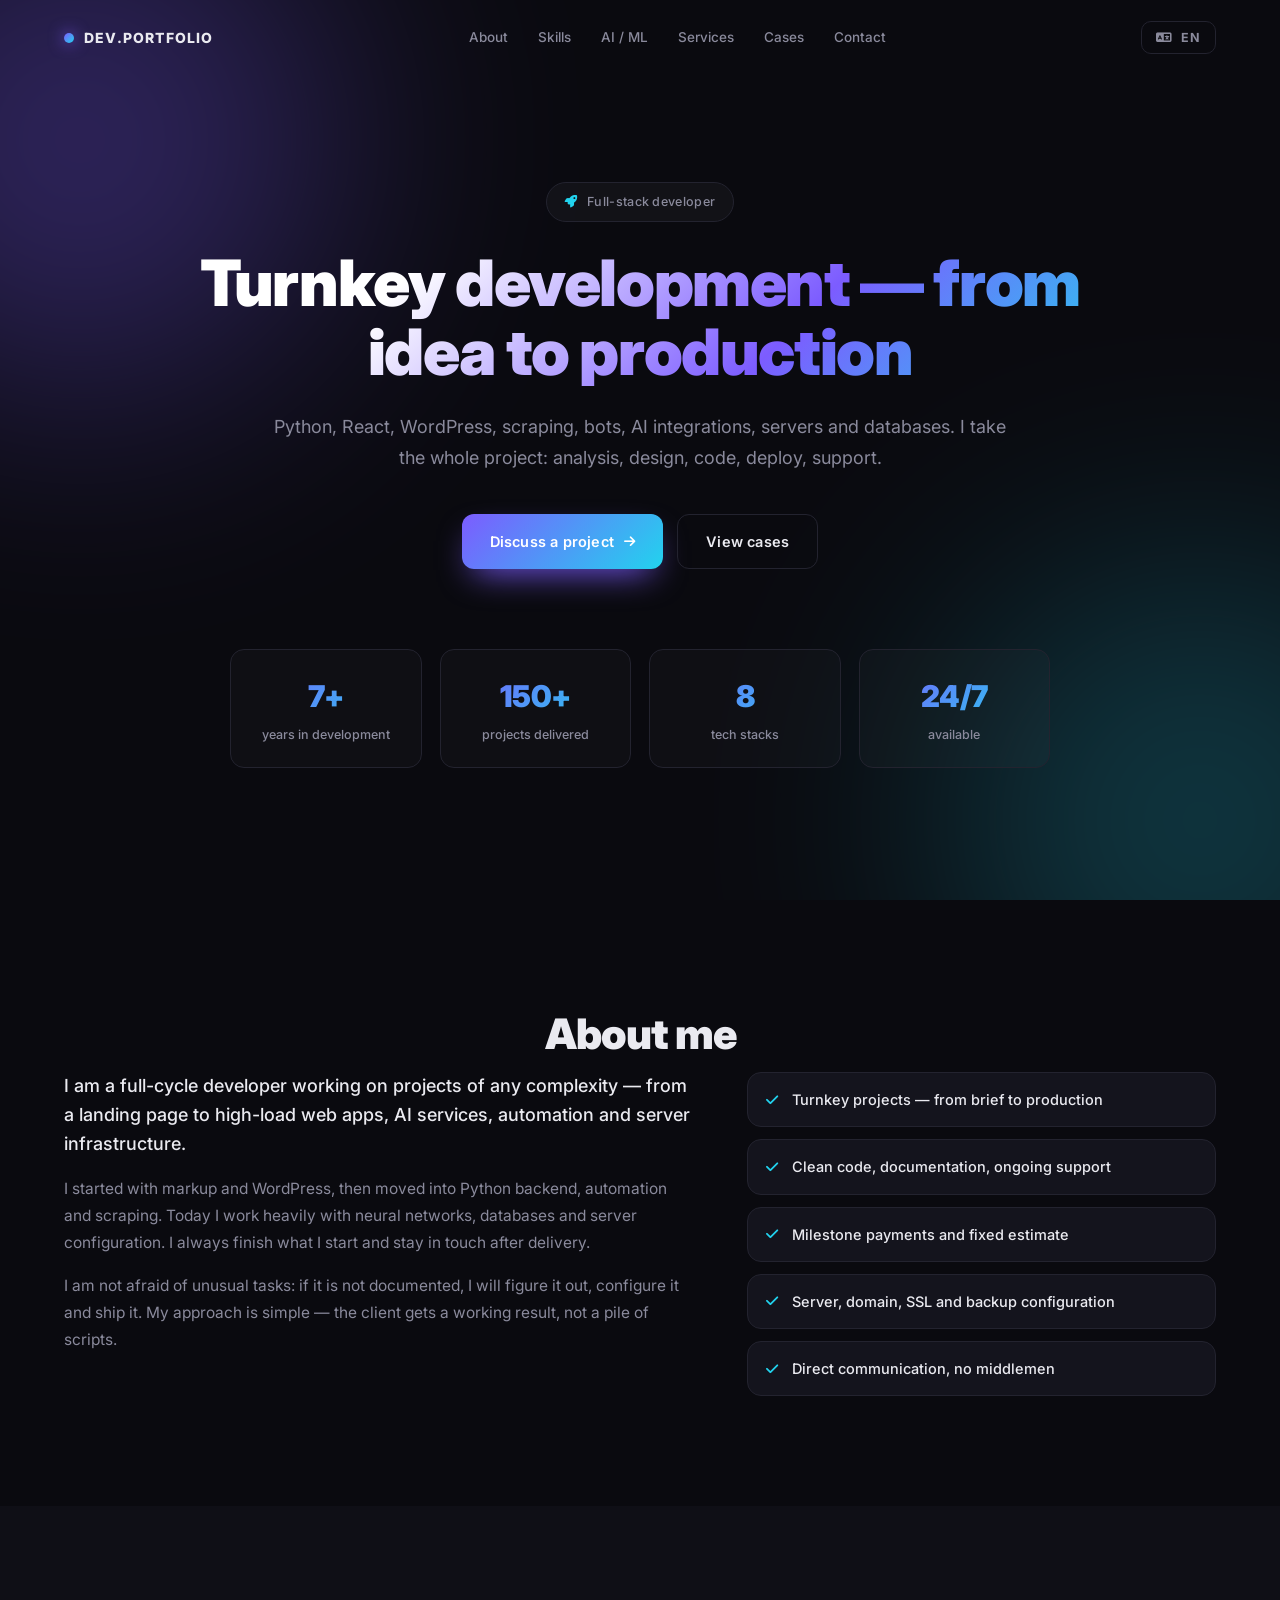
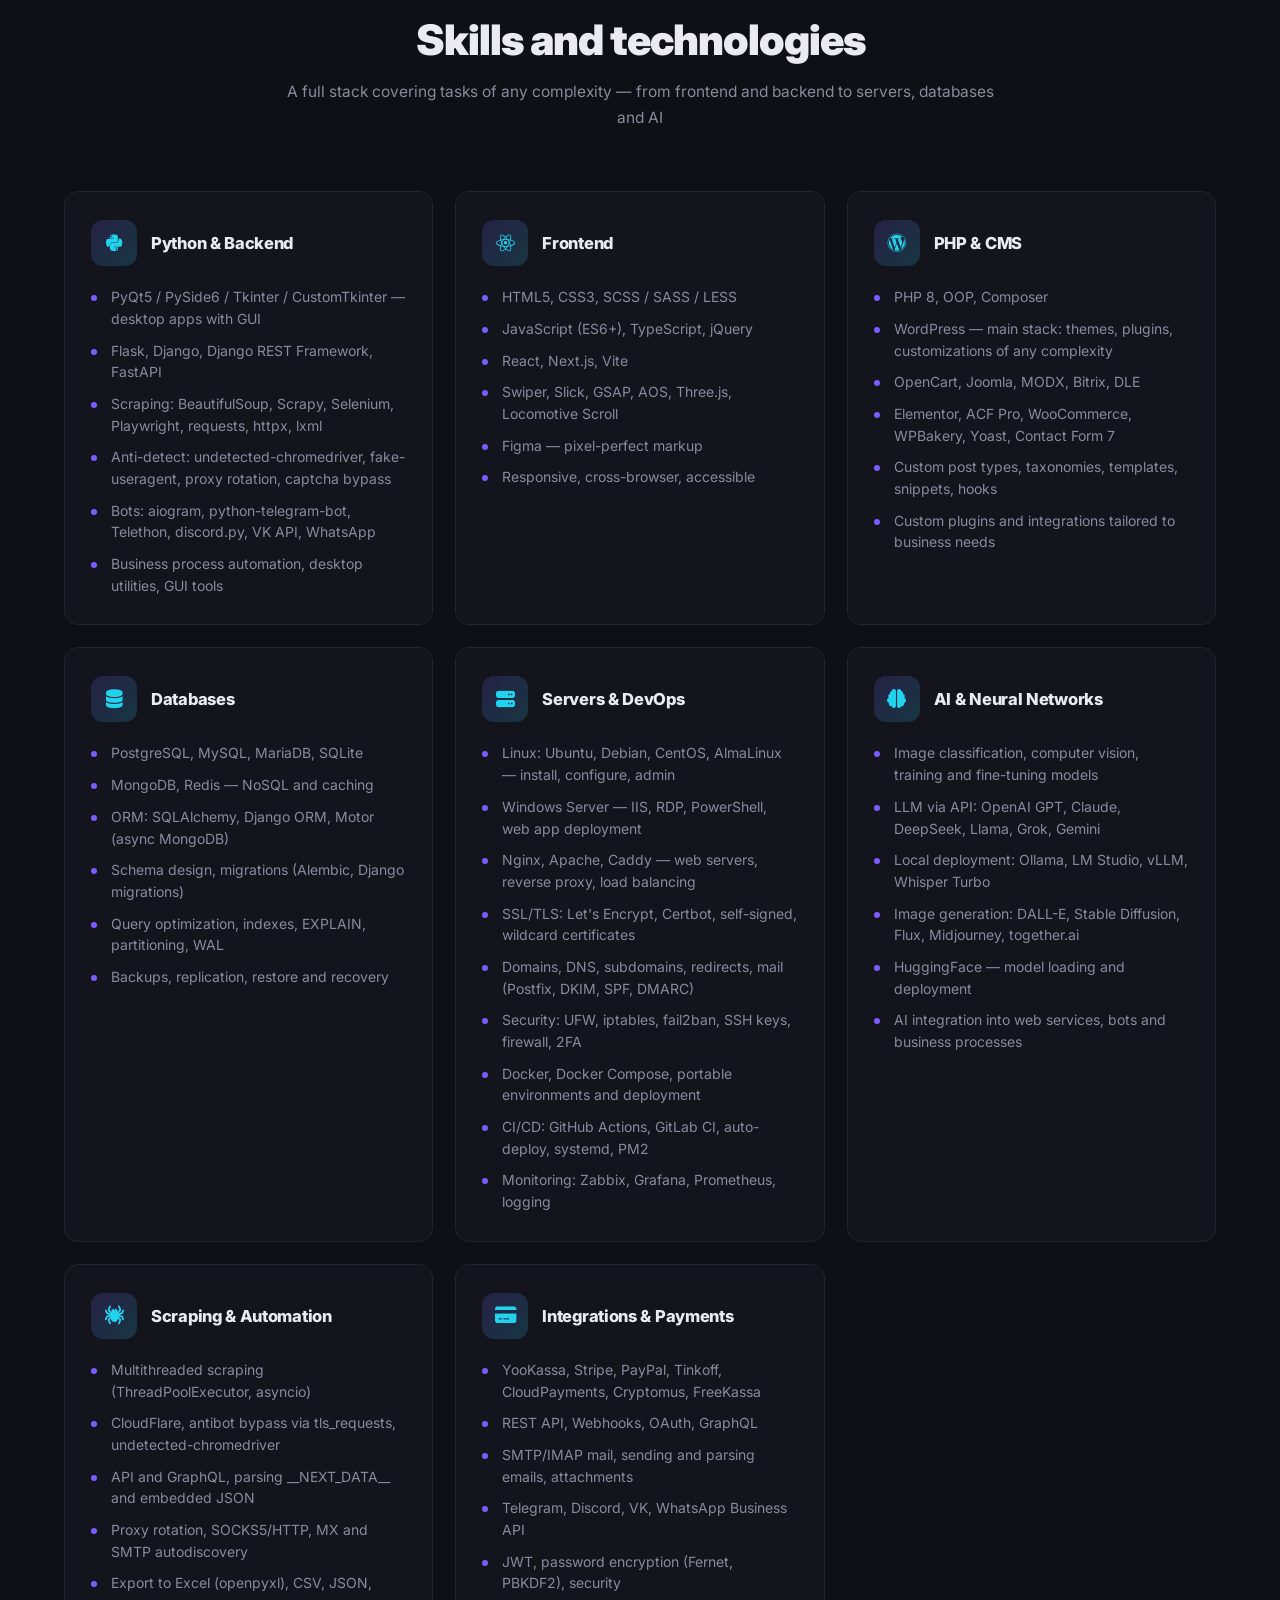
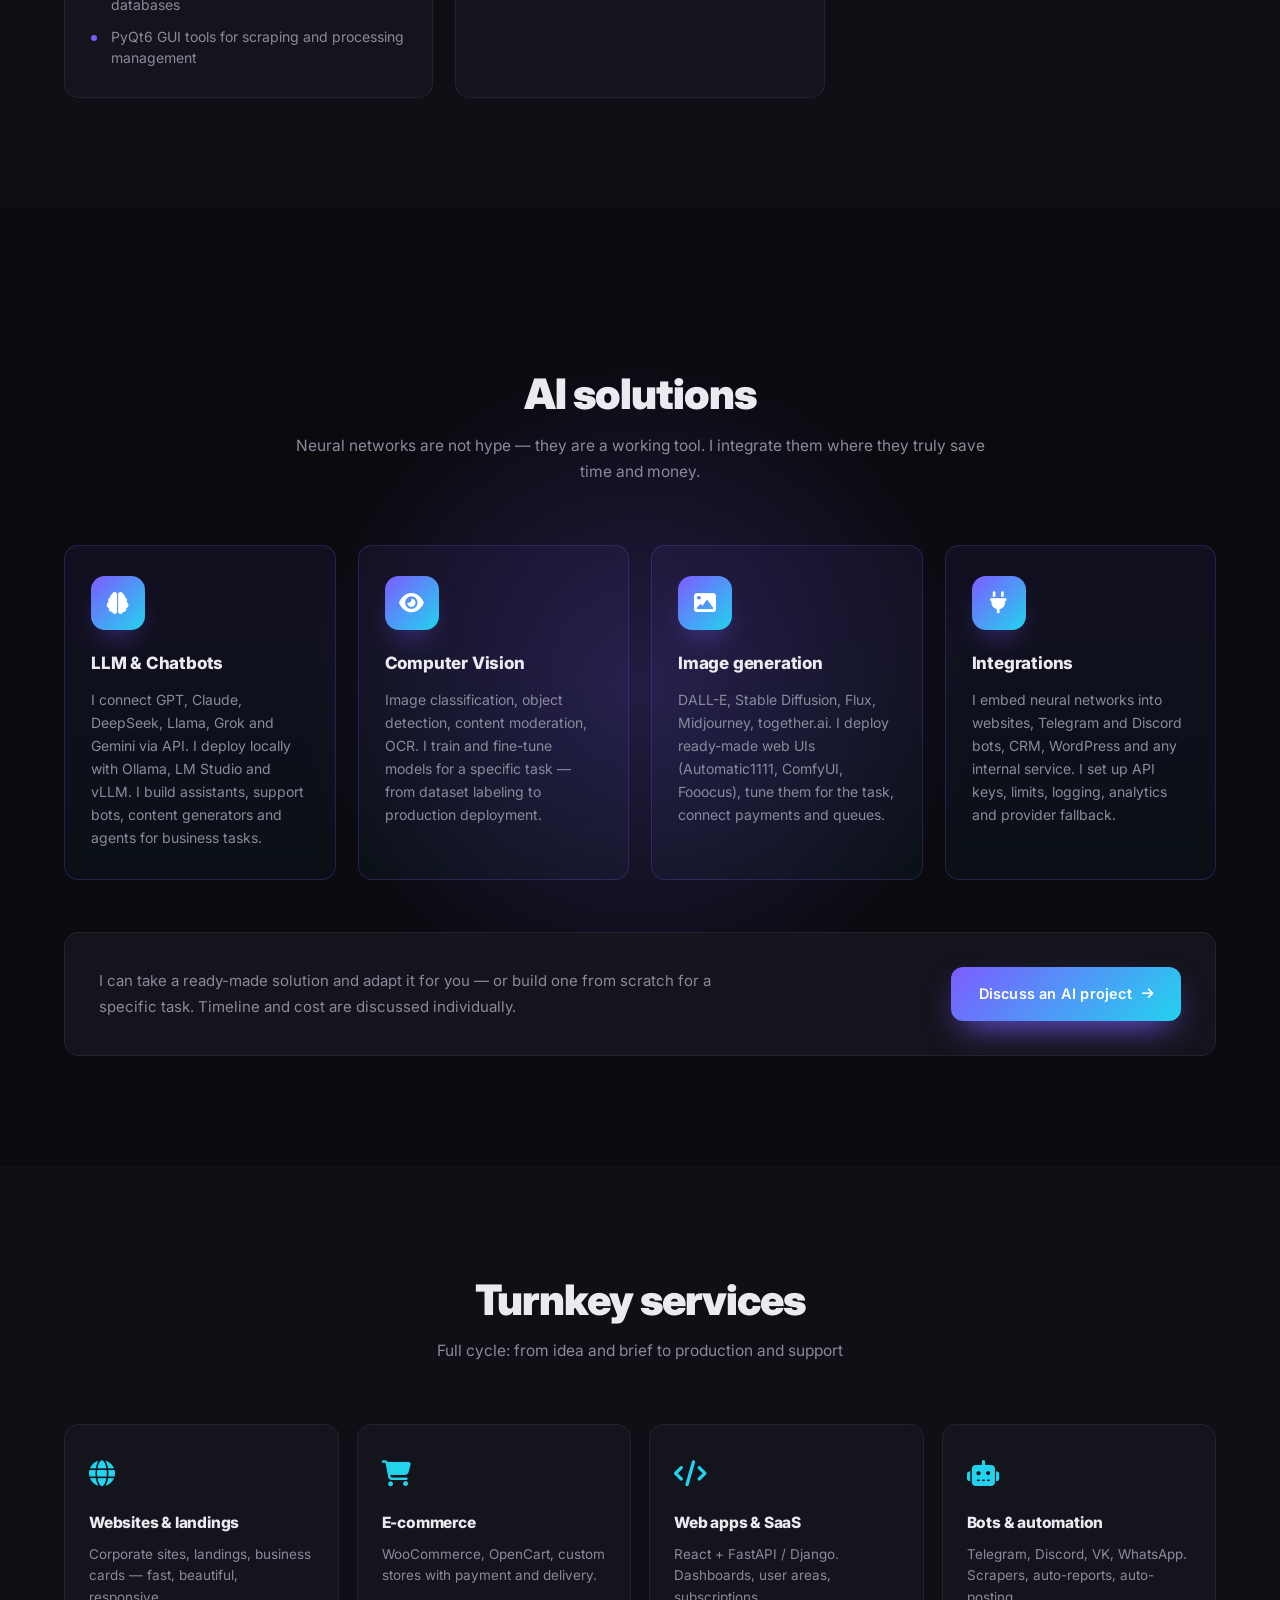
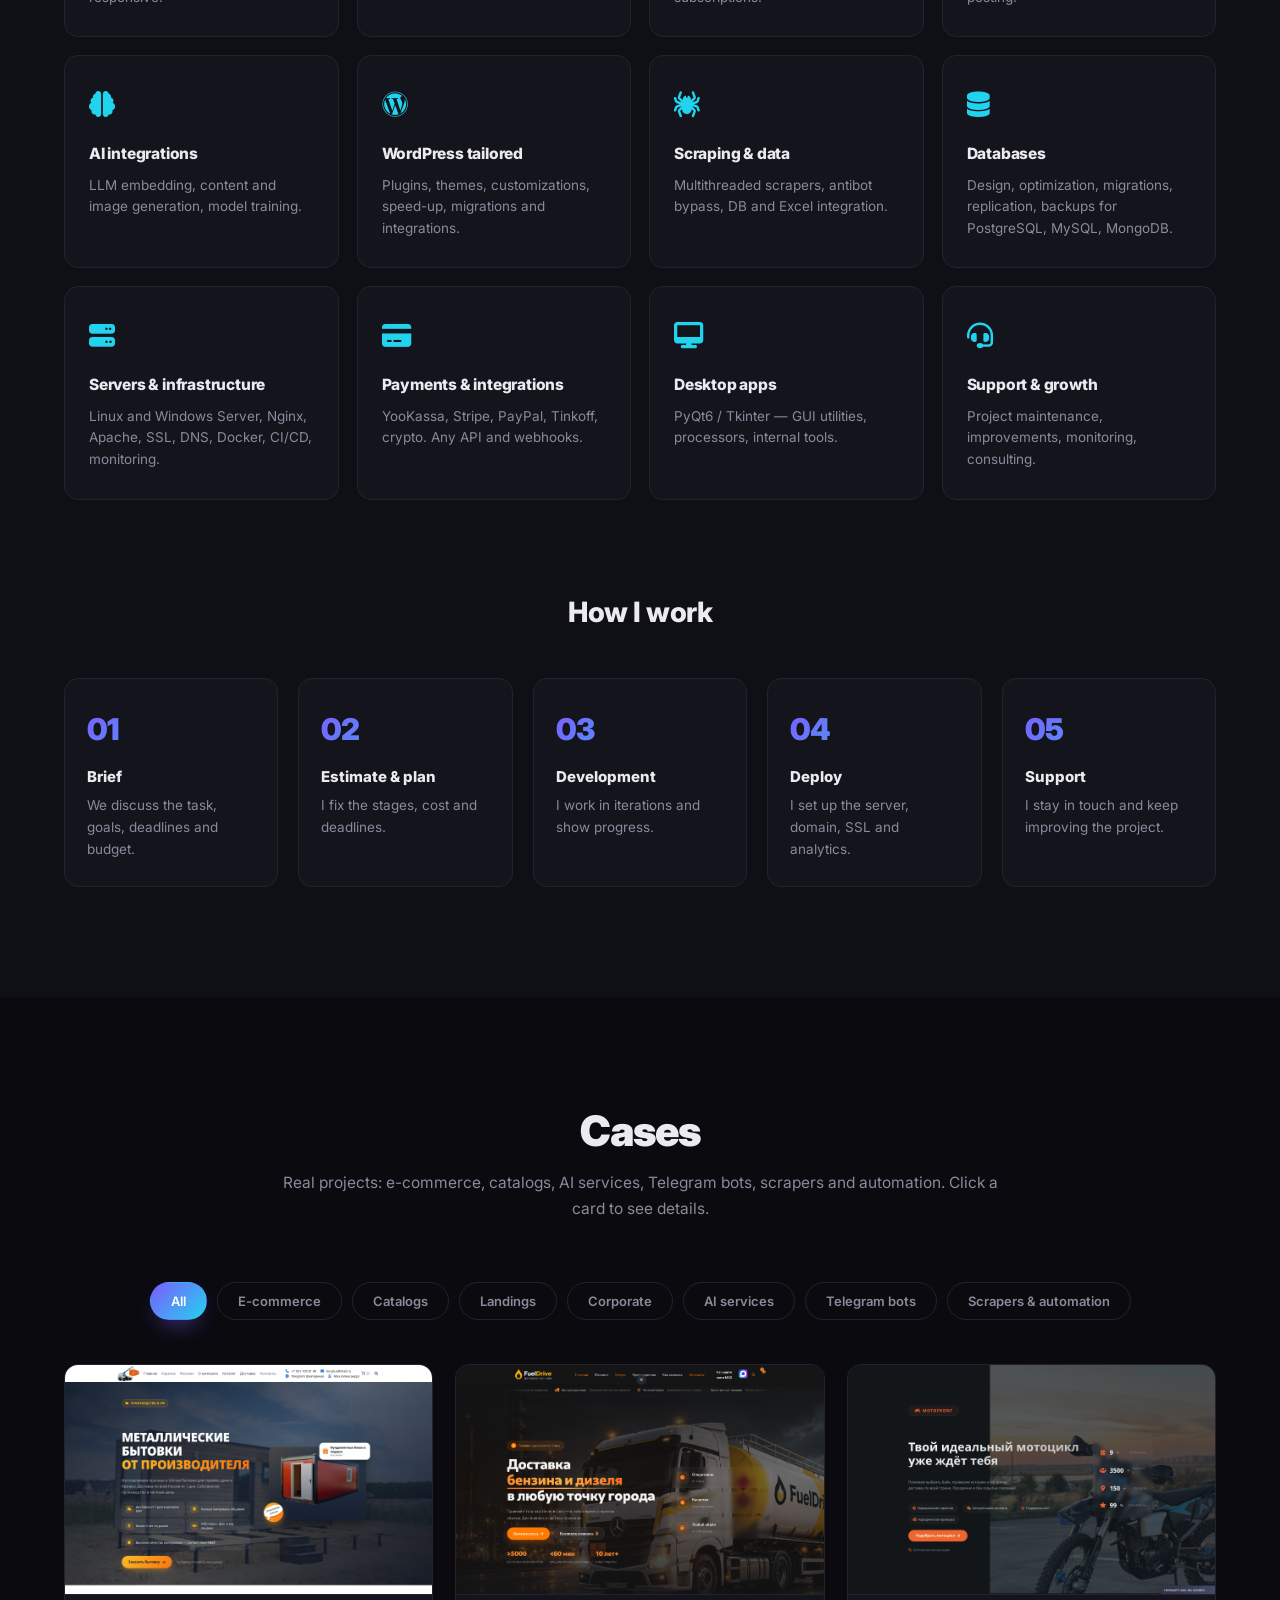
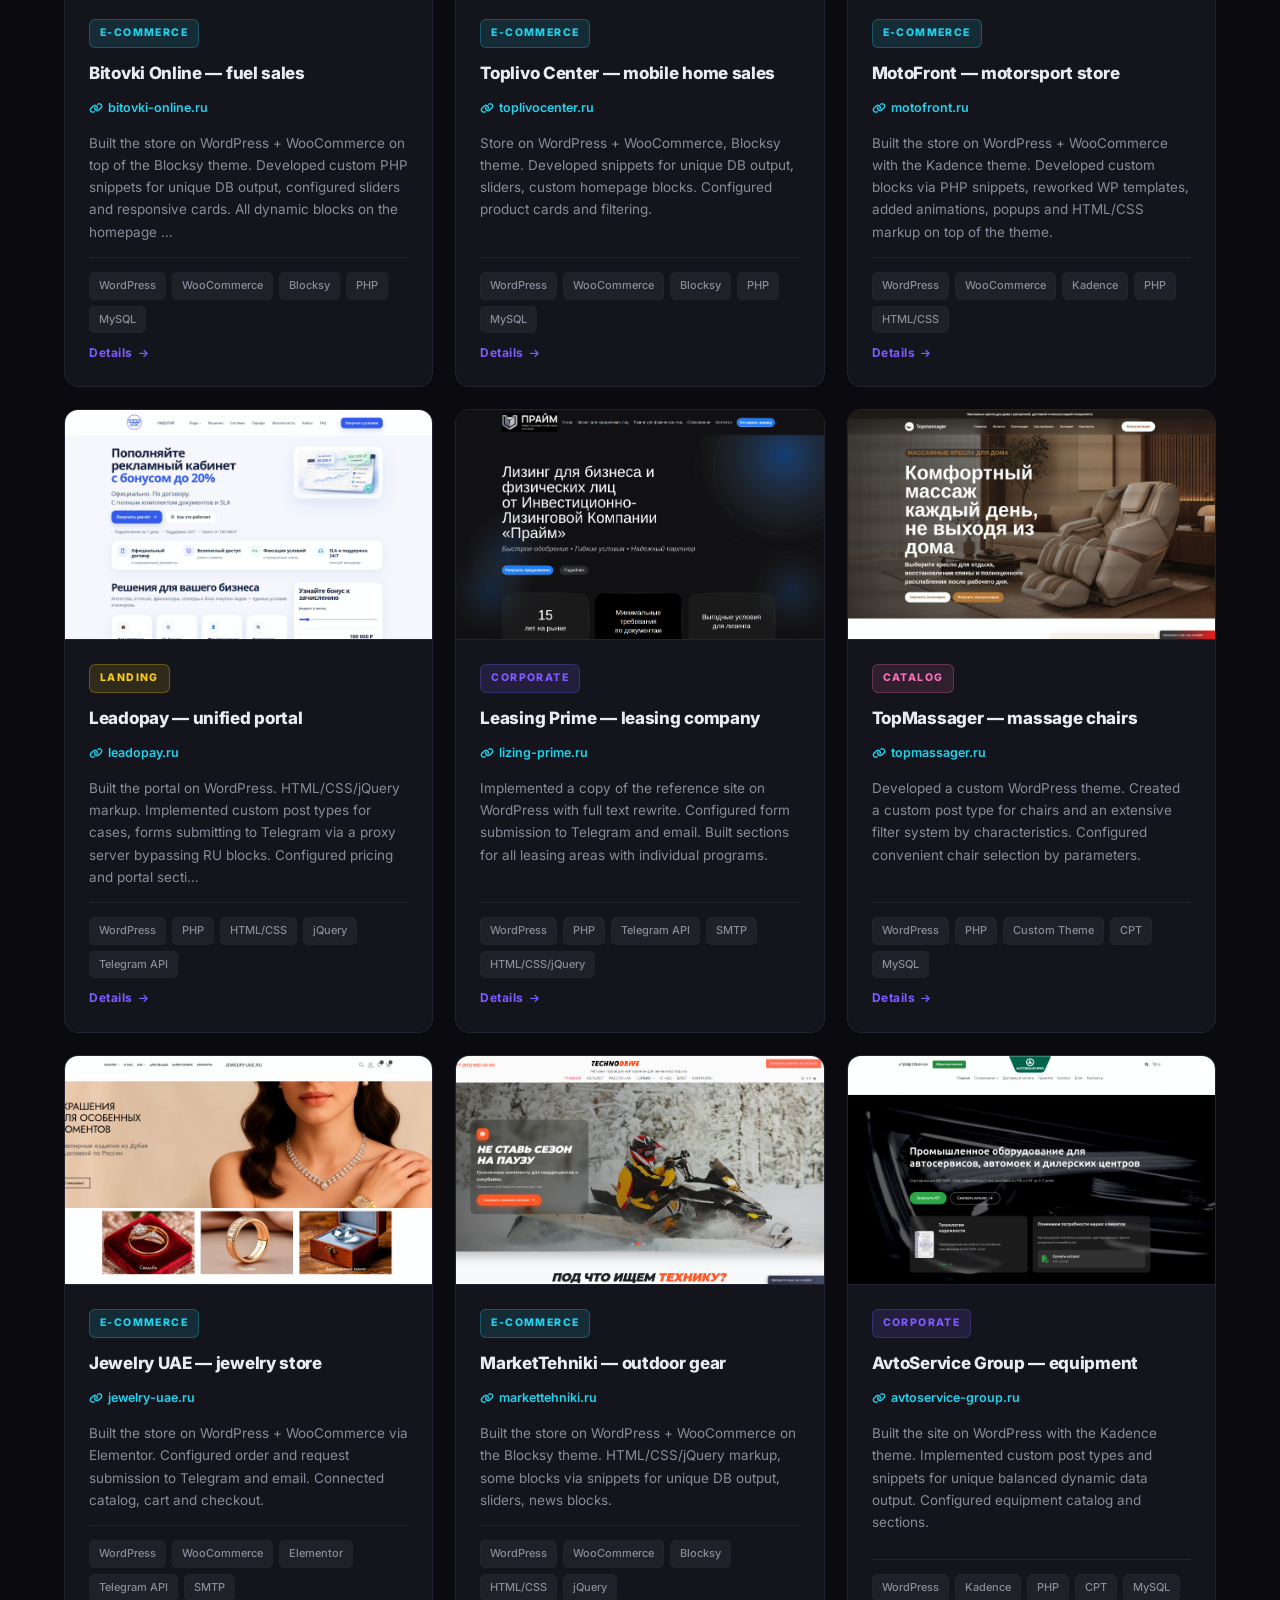
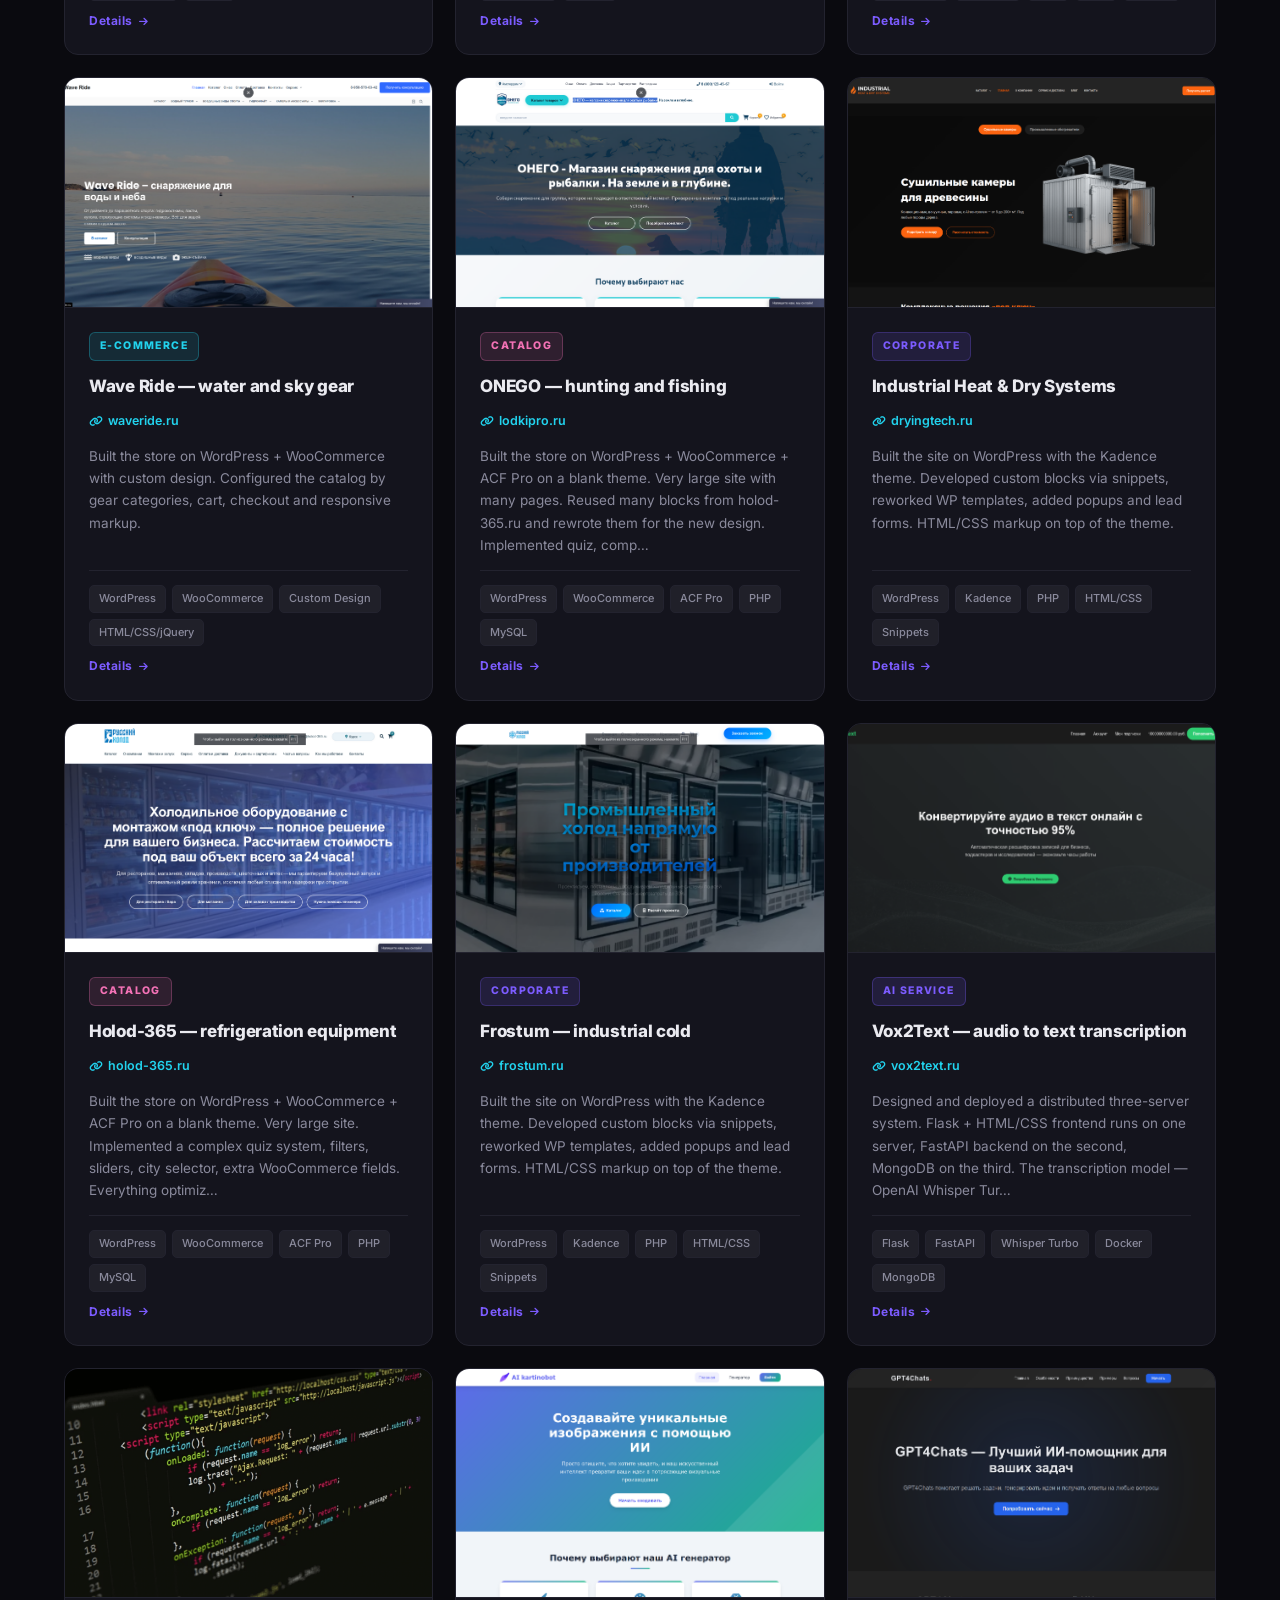
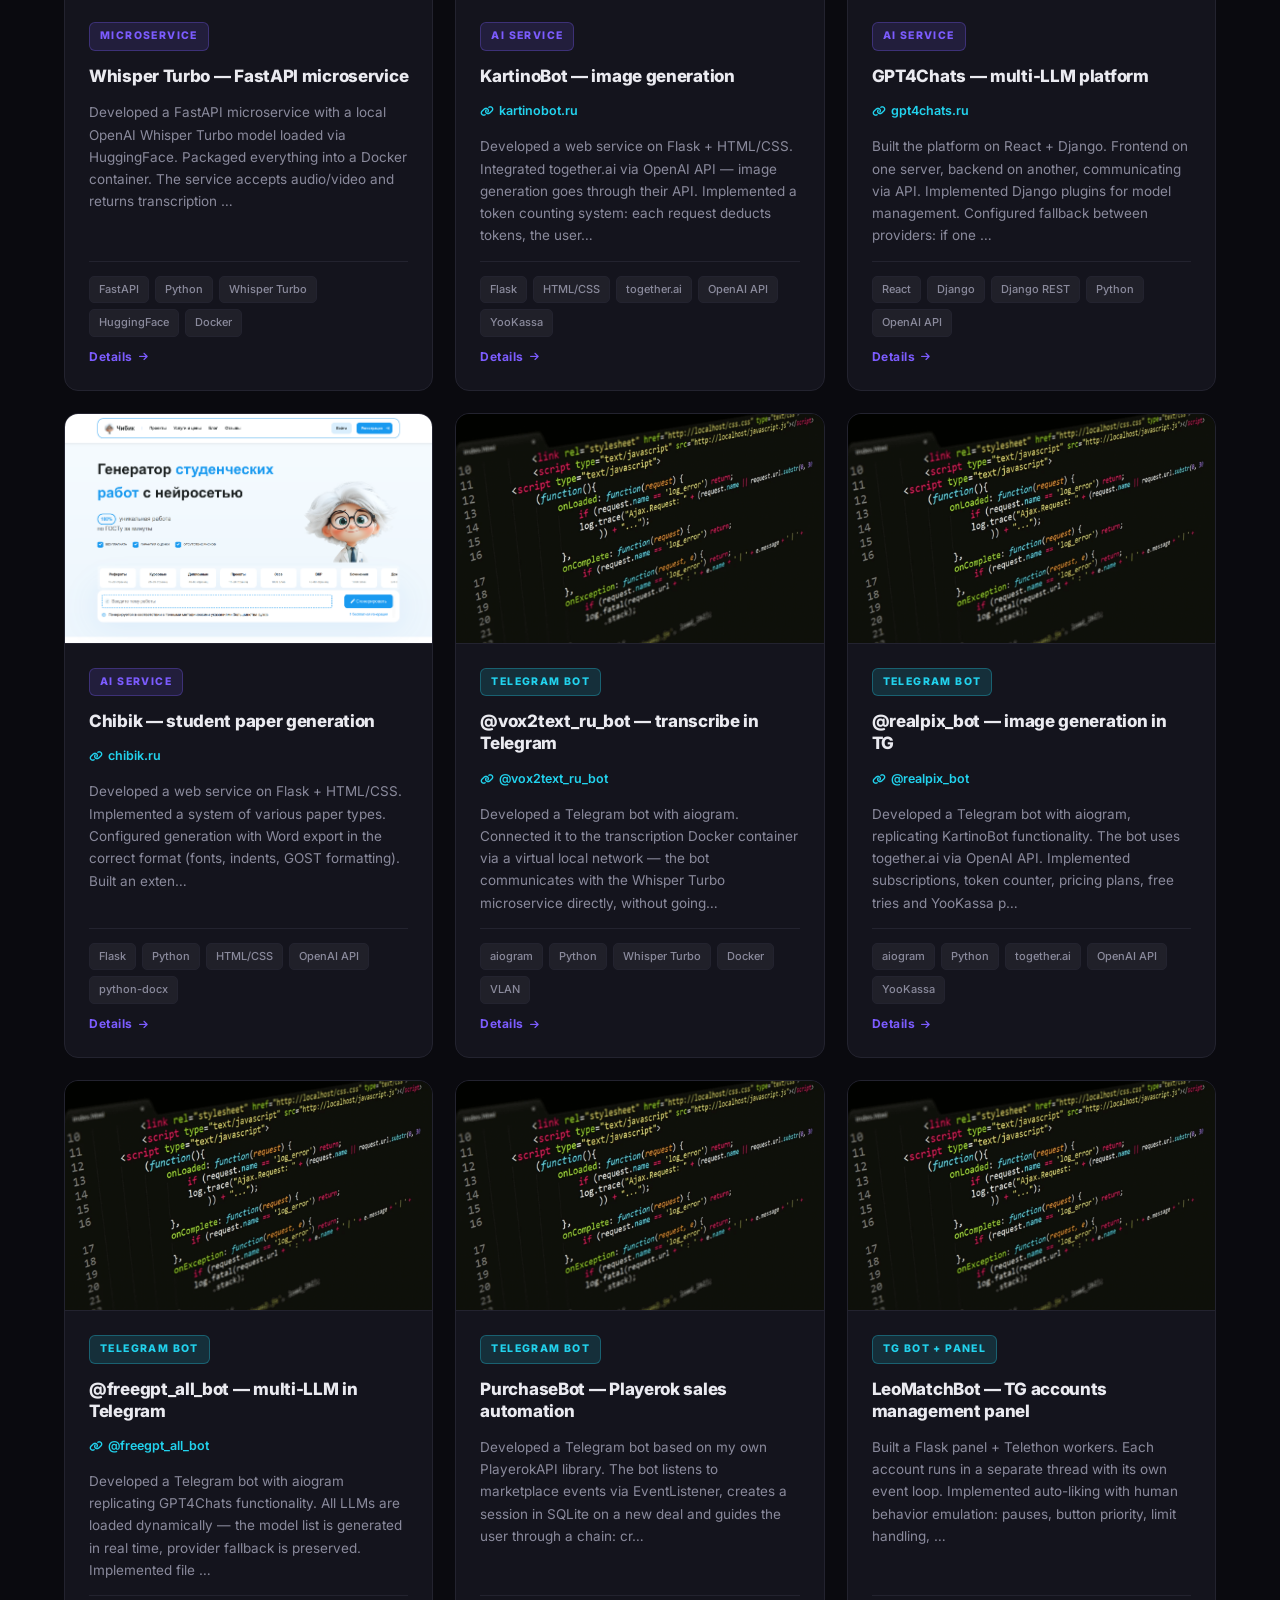
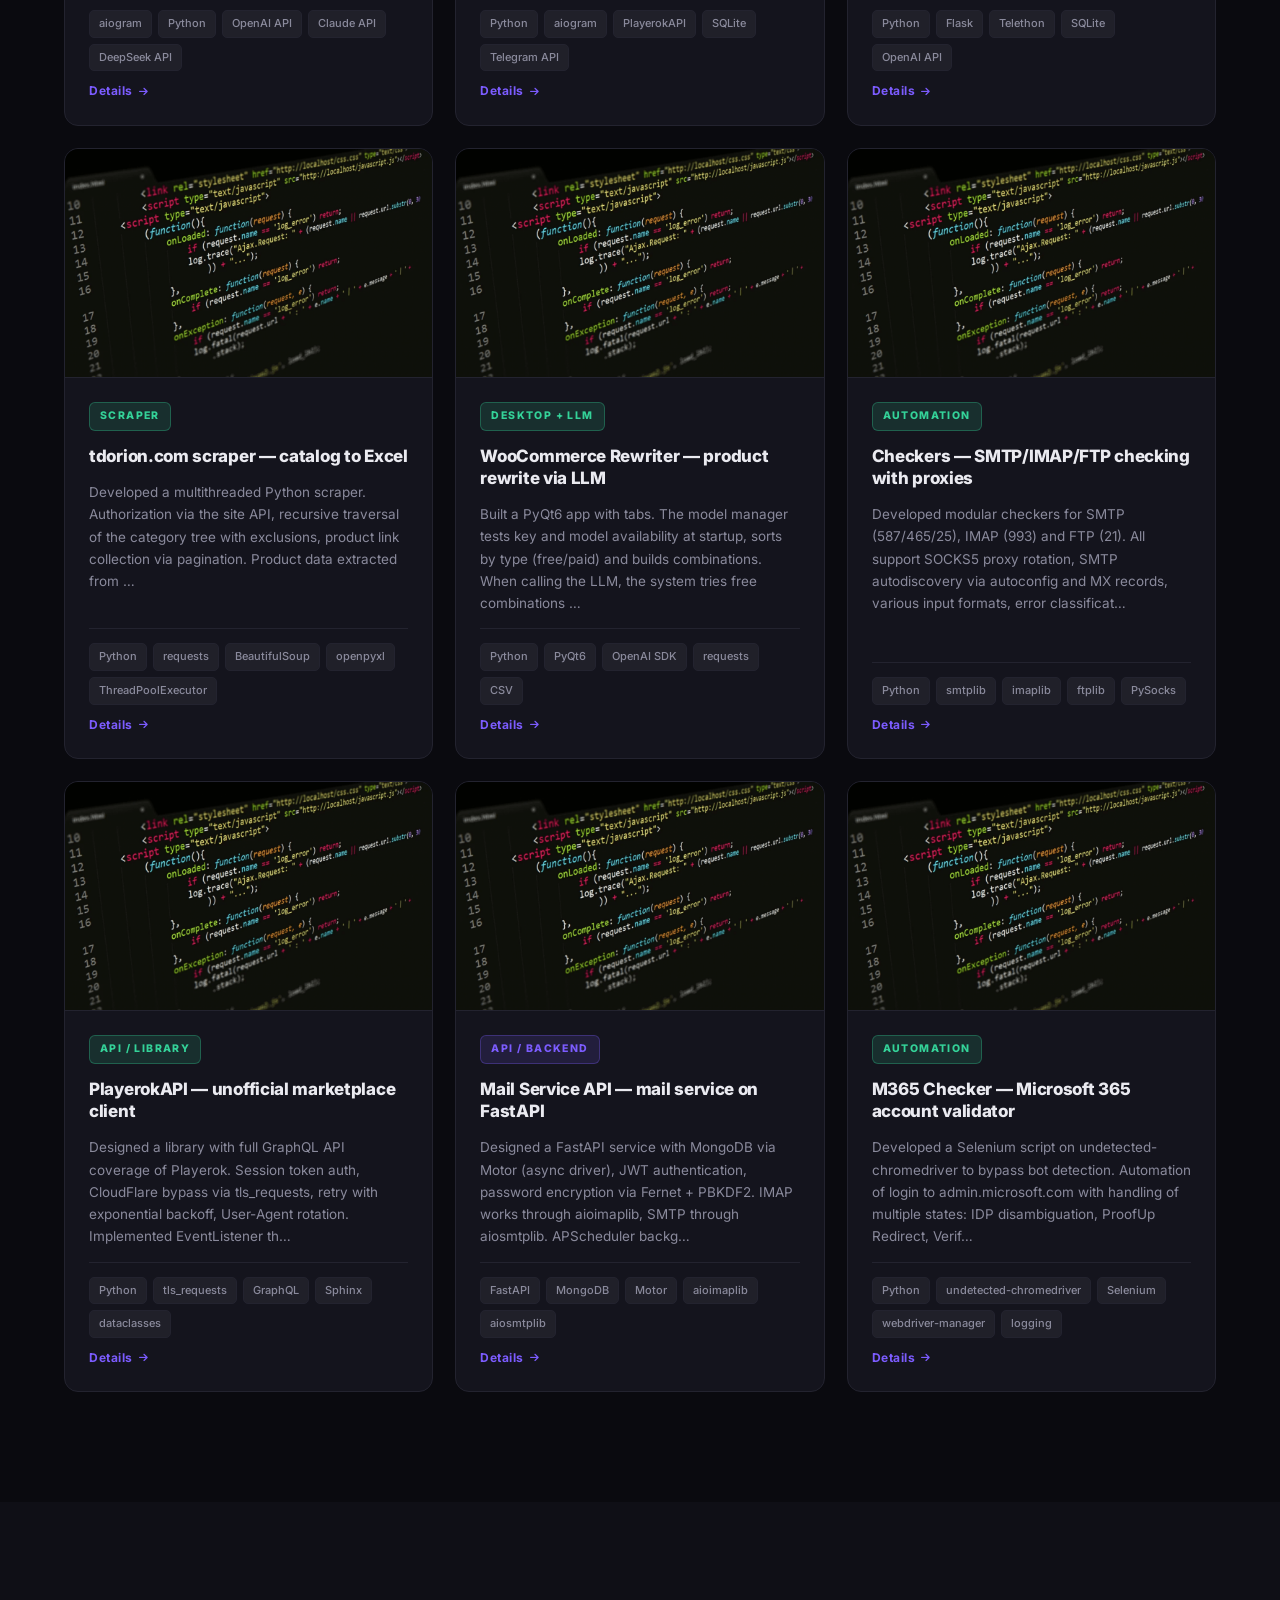
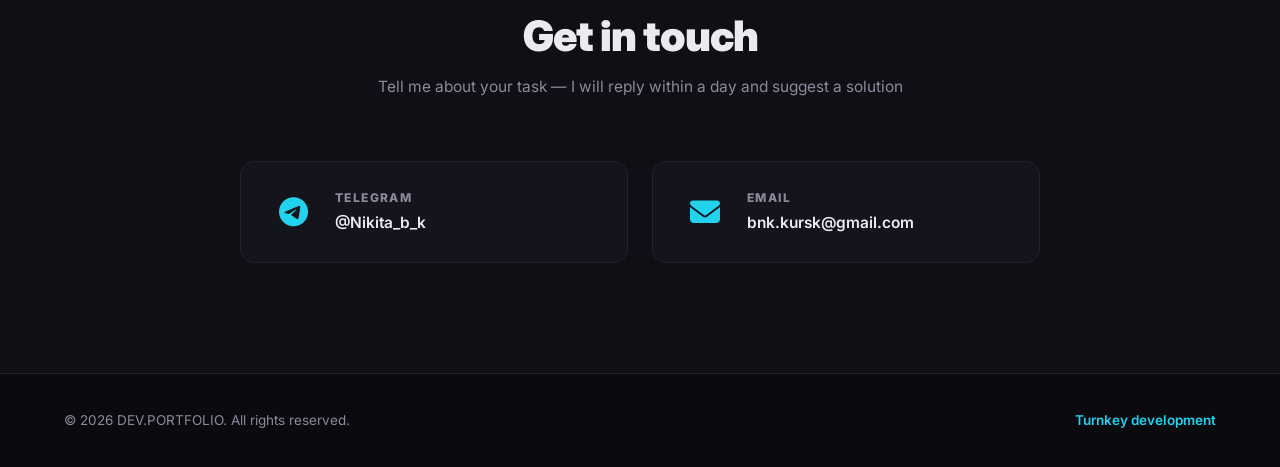
==== commit a58cc783: "Update index.html" ====
--- a/index.html
+++ b/index.html
@@ -257,61 +257,61 @@
   <div class="container hero__inner">
     <div class="hero__badge reveal">
       <i class="fa-solid fa-rocket"></i>
-      <span data-ru="Full-stack разработчик" data-en="Full-stack developer">Full-stack разработчик</span>
+      <span data-ru="Full-stack разработчик" data-en="Full-stack developer">Full-stack developer</span>
     </div>
     <h1 class="hero__title reveal d1"
       data-ru="Разработка под ключ — от идеи до продакшена"
       data-en="Turnkey development — from idea to production">
-      Разработка под ключ — от идеи до продакшена
+      Turnkey development — from idea to production
     </h1>
     <p class="hero__subtitle reveal d2"
       data-ru="Python, React, WordPress, парсинг, боты, AI-интеграции, серверы и базы данных. Беру проект целиком: аналитика, дизайн, код, деплой, поддержка."
       data-en="Python, React, WordPress, scraping, bots, AI integrations, servers and databases. I take the whole project: analysis, design, code, deploy, support.">
-      Python, React, WordPress, парсинг, боты, AI-интеграции, серверы и базы данных. Беру проект целиком: аналитика, дизайн, код, деплой, поддержка.
+      Python, React, WordPress, scraping, bots, AI integrations, servers and databases. I take the whole project: analysis, design, code, deploy, support.
     </p>
     <div class="hero__cta reveal d3">
       <a href="#contact" class="btn btn--primary">
-        <span data-ru="Обсудить проект" data-en="Discuss a project">Обсудить проект</span>
+        <span data-ru="Обсудить проект" data-en="Discuss a project">Discuss a project</span>
         <i class="fa-solid fa-arrow-right"></i>
       </a>
       <a href="#cases" class="btn btn--ghost">
-        <span data-ru="Смотреть кейсы" data-en="View cases">Смотреть кейсы</span>
+        <span data-ru="Смотреть кейсы" data-en="View cases">View cases</span>
       </a>
     </div>
     <div class="hero__stats reveal d4">
-      <div class="stat"><div class="stat__value">7+</div><div class="stat__label" data-ru="лет в разработке" data-en="years in development">лет в разработке</div></div>
-      <div class="stat"><div class="stat__value">150+</div><div class="stat__label" data-ru="проектов сдано" data-en="projects delivered">проектов сдано</div></div>
-      <div class="stat"><div class="stat__value">8</div><div class="stat__label" data-ru="стеков технологий" data-en="tech stacks">стеков технологий</div></div>
-      <div class="stat"><div class="stat__value">24/7</div><div class="stat__label" data-ru="на связи" data-en="available">на связи</div></div>
+      <div class="stat"><div class="stat__value">7+</div><div class="stat__label" data-ru="лет в разработке" data-en="years in development">years in development</div></div>
+      <div class="stat"><div class="stat__value">150+</div><div class="stat__label" data-ru="проектов сдано" data-en="projects delivered">projects delivered</div></div>
+      <div class="stat"><div class="stat__value">8</div><div class="stat__label" data-ru="стеков технологий" data-en="tech stacks">tech stacks</div></div>
+      <div class="stat"><div class="stat__value">24/7</div><div class="stat__label" data-ru="на связи" data-en="available">available</div></div>
     </div>
   </div>
 </section>
 
 <section class="section" id="about">
   <div class="container">
-    <h2 class="section__title reveal" data-ru="Обо мне" data-en="About me">Обо мне</h2>
+    <h2 class="section__title reveal" data-ru="Обо мне" data-en="About me">About me</h2>
     <div class="about">
       <div class="about__text reveal d1">
         <p class="about__lead"
           data-ru="Я — разработчик полного цикла. Работаю с проектами любой сложности: от лендинга до высоконагруженных веб-приложений, AI-сервисов, автоматизации и серверной инфраструктуры."
           data-en="I am a full-cycle developer working on projects of any complexity — from a landing page to high-load web apps, AI services, automation and server infrastructure.">
-          Я — разработчик полного цикла. Работаю с проектами любой сложности: от лендинга до высоконагруженных веб-приложений, AI-сервисов, автоматизации и серверной инфраструктуры.
+          I am a full-cycle developer working on projects of any complexity — from a landing page to high-load web apps, AI services, automation and server infrastructure.
         </p>
         <p data-ru="Начинал с вёрстки и WordPress, затем ушёл в Python-бэкенд, автоматизацию и парсинг, а сегодня плотно работаю с нейросетями, базами данных и настройкой серверов. Всегда довожу проект до конца и остаюсь на связи после сдачи."
           data-en="I started with markup and WordPress, then moved into Python backend, automation and scraping. Today I work heavily with neural networks, databases and server configuration. I always finish what I start and stay in touch after delivery.">
-          Начинал с вёрстки и WordPress, затем ушёл в Python-бэкенд, автоматизацию и парсинг, а сегодня плотно работаю с нейросетями, базами данных и настройкой серверов. Всегда довожу проект до конца и остаюсь на связи после сдачи.
+          I started with markup and WordPress, then moved into Python backend, automation and scraping. Today I work heavily with neural networks, databases and server configuration. I always finish what I start and stay in touch after delivery.
         </p>
         <p data-ru="Не боюсь нестандартных задач: если что-то не описано в документации — разберусь, настрою, внедрю. Мой подход — сделать так, чтобы клиент получил работающий результат, а не набор скриптов."
           data-en="I am not afraid of unusual tasks: if it is not documented, I will figure it out, configure it and ship it. My approach is simple — the client gets a working result, not a pile of scripts.">
-          Не боюсь нестандартных задач: если что-то не описано в документации — разберусь, настрою, внедрю. Мой подход — сделать так, чтобы клиент получил работающий результат, а не набор скриптов.
+          I am not afraid of unusual tasks: if it is not documented, I will figure it out, configure it and ship it. My approach is simple — the client gets a working result, not a pile of scripts.
         </p>
       </div>
       <ul class="about__points reveal d2">
-        <li><i class="fa-solid fa-check"></i><span data-ru="Проекты под ключ — от ТЗ до продакшена" data-en="Turnkey projects — from brief to production">Проекты под ключ — от ТЗ до продакшена</span></li>
-        <li><i class="fa-solid fa-check"></i><span data-ru="Чистый код, документация, поддержка" data-en="Clean code, documentation, ongoing support">Чистый код, документация, поддержка</span></li>
-        <li><i class="fa-solid fa-check"></i><span data-ru="Оплата по этапам и фиксированная смета" data-en="Milestone payments and fixed estimate">Оплата по этапам и фиксированная смета</span></li>
-        <li><i class="fa-solid fa-check"></i><span data-ru="Настройка серверов, доменов, SSL и бэкапов" data-en="Server, domain, SSL and backup configuration">Настройка серверов, доменов, SSL и бэкапов</span></li>
-        <li><i class="fa-solid fa-check"></i><span data-ru="Прямая коммуникация без посредников" data-en="Direct communication, no middlemen">Прямая коммуникация без посредников</span></li>
+        <li><i class="fa-solid fa-check"></i><span data-ru="Проекты под ключ — от ТЗ до продакшена" data-en="Turnkey projects — from brief to production">Turnkey projects — from brief to production</span></li>
+        <li><i class="fa-solid fa-check"></i><span data-ru="Чистый код, документация, поддержка" data-en="Clean code, documentation, ongoing support">Clean code, documentation, ongoing support</span></li>
+        <li><i class="fa-solid fa-check"></i><span data-ru="Оплата по этапам и фиксированная смета" data-en="Milestone payments and fixed estimate">Milestone payments and fixed estimate</span></li>
+        <li><i class="fa-solid fa-check"></i><span data-ru="Настройка серверов, доменов, SSL и бэкапов" data-en="Server, domain, SSL and backup configuration">Server, domain, SSL and backup configuration</span></li>
+        <li><i class="fa-solid fa-check"></i><span data-ru="Прямая коммуникация без посредников" data-en="Direct communication, no middlemen">Direct communication, no middlemen</span></li>
       </ul>
     </div>
   </div>
@@ -319,25 +319,25 @@
 
 <section class="section section--alt" id="skills">
   <div class="container">
-    <h2 class="section__title reveal" data-ru="Навыки и технологии" data-en="Skills and technologies">Навыки и технологии</h2>
+    <h2 class="section__title reveal" data-ru="Навыки и технологии" data-en="Skills and technologies">Skills and technologies</h2>
     <p class="section__subtitle reveal d1"
       data-ru="Полный стек, который закрывает задачи любой сложности — от фронтенда и бэкенда до серверов, баз данных и AI"
       data-en="A full stack covering tasks of any complexity — from frontend and backend to servers, databases and AI">
-      Полный стек, который закрывает задачи любой сложности — от фронтенда и бэкенда до серверов, баз данных и AI
+      A full stack covering tasks of any complexity — from frontend and backend to servers, databases and AI
     </p>
     <div class="skills">
       <div class="skill-card reveal">
         <div class="skill-card__head">
           <span class="skill-card__icon"><i class="fa-brands fa-python"></i></span>
-          <h3 data-ru="Python и бэкенд" data-en="Python & Backend">Python и бэкенд</h3>
+          <h3 data-ru="Python и бэкенд" data-en="Python & Backend">Python & Backend</h3>
         </div>
         <ul class="skill-card__list">
-          <li data-ru="PyQt5 / PySide6 / Tkinter / CustomTkinter — десктопные приложения с интерфейсом" data-en="PyQt5 / PySide6 / Tkinter / CustomTkinter — desktop apps with GUI">PyQt5 / PySide6 / Tkinter / CustomTkinter — десктопные приложения с интерфейсом</li>
+          <li data-ru="PyQt5 / PySide6 / Tkinter / CustomTkinter — десктопные приложения с интерфейсом" data-en="PyQt5 / PySide6 / Tkinter / CustomTkinter — desktop apps with GUI">PyQt5 / PySide6 / Tkinter / CustomTkinter — desktop apps with GUI</li>
           <li data-ru="Flask, Django, Django REST Framework, FastAPI" data-en="Flask, Django, Django REST Framework, FastAPI">Flask, Django, Django REST Framework, FastAPI</li>
-          <li data-ru="Парсинг: BeautifulSoup, Scrapy, Selenium, Playwright, requests, httpx, lxml" data-en="Scraping: BeautifulSoup, Scrapy, Selenium, Playwright, requests, httpx, lxml">Парсинг: BeautifulSoup, Scrapy, Selenium, Playwright, requests, httpx, lxml</li>
-          <li data-ru="Антидетект: undetected-chromedriver, fake-useragent, ротация прокси, обход капчи" data-en="Anti-detect: undetected-chromedriver, fake-useragent, proxy rotation, captcha bypass">Антидетект: undetected-chromedriver, fake-useragent, ротация прокси, обход капчи</li>
-          <li data-ru="Боты: aiogram, python-telegram-bot, Telethon, discord.py, VK API, WhatsApp" data-en="Bots: aiogram, python-telegram-bot, Telethon, discord.py, VK API, WhatsApp">Боты: aiogram, python-telegram-bot, Telethon, discord.py, VK API, WhatsApp</li>
-          <li data-ru="Автоматизация бизнес-процессов, десктопные утилиты, GUI-инструменты" data-en="Business process automation, desktop utilities, GUI tools">Автоматизация бизнес-процессов, десктопные утилиты, GUI-инструменты</li>
+          <li data-ru="Парсинг: BeautifulSoup, Scrapy, Selenium, Playwright, requests, httpx, lxml" data-en="Scraping: BeautifulSoup, Scrapy, Selenium, Playwright, requests, httpx, lxml">Scraping: BeautifulSoup, Scrapy, Selenium, Playwright, requests, httpx, lxml</li>
+          <li data-ru="Антидетект: undetected-chromedriver, fake-useragent, ротация прокси, обход капчи" data-en="Anti-detect: undetected-chromedriver, fake-useragent, proxy rotation, captcha bypass">Anti-detect: undetected-chromedriver, fake-useragent, proxy rotation, captcha bypass</li>
+          <li data-ru="Боты: aiogram, python-telegram-bot, Telethon, discord.py, VK API, WhatsApp" data-en="Bots: aiogram, python-telegram-bot, Telethon, discord.py, VK API, WhatsApp">Bots: aiogram, python-telegram-bot, Telethon, discord.py, VK API, WhatsApp</li>
+          <li data-ru="Автоматизация бизнес-процессов, десктопные утилиты, GUI-инструменты" data-en="Business process automation, desktop utilities, GUI tools">Business process automation, desktop utilities, GUI tools</li>
         </ul>
       </div>
 
@@ -351,100 +351,100 @@
           <li data-ru="JavaScript (ES6+), TypeScript, jQuery" data-en="JavaScript (ES6+), TypeScript, jQuery">JavaScript (ES6+), TypeScript, jQuery</li>
           <li data-ru="React, Next.js, Vite" data-en="React, Next.js, Vite">React, Next.js, Vite</li>
           <li data-ru="Swiper, Slick, GSAP, AOS, Three.js, Locomotive Scroll" data-en="Swiper, Slick, GSAP, AOS, Three.js, Locomotive Scroll">Swiper, Slick, GSAP, AOS, Three.js, Locomotive Scroll</li>
-          <li data-ru="Figma — верстка pixel-perfect" data-en="Figma — pixel-perfect markup">Figma — верстка pixel-perfect</li>
-          <li data-ru="Адаптив, кроссбраузерность, доступность" data-en="Responsive, cross-browser, accessible">Адаптив, кроссбраузерность, доступность</li>
+          <li data-ru="Figma — верстка pixel-perfect" data-en="Figma — pixel-perfect markup">Figma — pixel-perfect markup</li>
+          <li data-ru="Адаптив, кроссбраузерность, доступность" data-en="Responsive, cross-browser, accessible">Responsive, cross-browser, accessible</li>
         </ul>
       </div>
 
       <div class="skill-card reveal d2">
         <div class="skill-card__head">
           <span class="skill-card__icon"><i class="fa-brands fa-wordpress"></i></span>
-          <h3 data-ru="PHP и CMS" data-en="PHP & CMS">PHP и CMS</h3>
+          <h3 data-ru="PHP и CMS" data-en="PHP & CMS">PHP & CMS</h3>
         </div>
         <ul class="skill-card__list">
-          <li data-ru="PHP 8, ООП, Composer" data-en="PHP 8, OOP, Composer">PHP 8, ООП, Composer</li>
-          <li data-ru="WordPress — основной стек: темы, плагины, доработки любой сложности" data-en="WordPress — main stack: themes, plugins, customizations of any complexity">WordPress — основной стек: темы, плагины, доработки любой сложности</li>
+          <li data-ru="PHP 8, ООП, Composer" data-en="PHP 8, OOP, Composer">PHP 8, OOP, Composer</li>
+          <li data-ru="WordPress — основной стек: темы, плагины, доработки любой сложности" data-en="WordPress — main stack: themes, plugins, customizations of any complexity">WordPress — main stack: themes, plugins, customizations of any complexity</li>
           <li data-ru="OpenCart, Joomla, MODX, Bitrix, DLE" data-en="OpenCart, Joomla, MODX, Bitrix, DLE">OpenCart, Joomla, MODX, Bitrix, DLE</li>
           <li data-ru="Elementor, ACF Pro, WooCommerce, WPBakery, Yoast, Contact Form 7" data-en="Elementor, ACF Pro, WooCommerce, WPBakery, Yoast, Contact Form 7">Elementor, ACF Pro, WooCommerce, WPBakery, Yoast, Contact Form 7</li>
-          <li data-ru="Кастомные типы записей, таксономии, шаблоны, сниппеты, хуки" data-en="Custom post types, taxonomies, templates, snippets, hooks">Кастомные типы записей, таксономии, шаблоны, сниппеты, хуки</li>
-          <li data-ru="Разработка кастомных плагинов и интеграций под задачу" data-en="Custom plugins and integrations tailored to business needs">Разработка кастомных плагинов и интеграций под задачу</li>
+          <li data-ru="Кастомные типы записей, таксономии, шаблоны, сниппеты, хуки" data-en="Custom post types, taxonomies, templates, snippets, hooks">Custom post types, taxonomies, templates, snippets, hooks</li>
+          <li data-ru="Разработка кастомных плагинов и интеграций под задачу" data-en="Custom plugins and integrations tailored to business needs">Custom plugins and integrations tailored to business needs</li>
         </ul>
       </div>
 
       <div class="skill-card reveal d3">
         <div class="skill-card__head">
           <span class="skill-card__icon"><i class="fa-solid fa-database"></i></span>
-          <h3 data-ru="Базы данных" data-en="Databases">Базы данных</h3>
+          <h3 data-ru="Базы данных" data-en="Databases">Databases</h3>
         </div>
         <ul class="skill-card__list">
           <li data-ru="PostgreSQL, MySQL, MariaDB, SQLite" data-en="PostgreSQL, MySQL, MariaDB, SQLite">PostgreSQL, MySQL, MariaDB, SQLite</li>
-          <li data-ru="MongoDB, Redis — NoSQL и кэширование" data-en="MongoDB, Redis — NoSQL and caching">MongoDB, Redis — NoSQL и кэширование</li>
+          <li data-ru="MongoDB, Redis — NoSQL и кэширование" data-en="MongoDB, Redis — NoSQL and caching">MongoDB, Redis — NoSQL and caching</li>
           <li data-ru="ORM: SQLAlchemy, Django ORM, Motor (async MongoDB)" data-en="ORM: SQLAlchemy, Django ORM, Motor (async MongoDB)">ORM: SQLAlchemy, Django ORM, Motor (async MongoDB)</li>
-          <li data-ru="Проектирование схем, миграции (Alembic, Django migrations)" data-en="Schema design, migrations (Alembic, Django migrations)">Проектирование схем, миграции (Alembic, Django migrations)</li>
-          <li data-ru="Оптимизация запросов, индексы, EXPLAIN, партиционирование, WAL" data-en="Query optimization, indexes, EXPLAIN, partitioning, WAL">Оптимизация запросов, индексы, EXPLAIN, партиционирование, WAL</li>
-          <li data-ru="Резервное копирование, репликация, бэкапы и восстановление" data-en="Backups, replication, restore and recovery">Резервное копирование, репликация, бэкапы и восстановление</li>
+          <li data-ru="Проектирование схем, миграции (Alembic, Django migrations)" data-en="Schema design, migrations (Alembic, Django migrations)">Schema design, migrations (Alembic, Django migrations)</li>
+          <li data-ru="Оптимизация запросов, индексы, EXPLAIN, партиционирование, WAL" data-en="Query optimization, indexes, EXPLAIN, partitioning, WAL">Query optimization, indexes, EXPLAIN, partitioning, WAL</li>
+          <li data-ru="Резервное копирование, репликация, бэкапы и восстановление" data-en="Backups, replication, restore and recovery">Backups, replication, restore and recovery</li>
         </ul>
       </div>
 
       <div class="skill-card reveal d4">
         <div class="skill-card__head">
           <span class="skill-card__icon"><i class="fa-solid fa-server"></i></span>
-          <h3 data-ru="Серверы и DevOps" data-en="Servers & DevOps">Серверы и DevOps</h3>
+          <h3 data-ru="Серверы и DevOps" data-en="Servers & DevOps">Servers & DevOps</h3>
         </div>
         <ul class="skill-card__list">
-          <li data-ru="Linux: Ubuntu, Debian, CentOS, AlmaLinux — установка, настройка, администрирование" data-en="Linux: Ubuntu, Debian, CentOS, AlmaLinux — install, configure, admin">Linux: Ubuntu, Debian, CentOS, AlmaLinux — установка, настройка, администрирование</li>
-          <li data-ru="Windows Server — IIS, RDP, PowerShell, разворачивание web-приложений" data-en="Windows Server — IIS, RDP, PowerShell, web app deployment">Windows Server — IIS, RDP, PowerShell, разворачивание web-приложений</li>
-          <li data-ru="Nginx, Apache, Caddy — веб-серверы, reverse proxy, балансировка" data-en="Nginx, Apache, Caddy — web servers, reverse proxy, load balancing">Nginx, Apache, Caddy — веб-серверы, reverse proxy, балансировка</li>
-          <li data-ru="SSL/TLS: Let's Encrypt, Certbot, самоподписанные, wildcard-сертификаты" data-en="SSL/TLS: Let's Encrypt, Certbot, self-signed, wildcard certificates">SSL/TLS: Let's Encrypt, Certbot, самоподписанные, wildcard-сертификаты</li>
-          <li data-ru="Домены, DNS, поддомены, редиректы, почта (Postfix, DKIM, SPF, DMARC)" data-en="Domains, DNS, subdomains, redirects, mail (Postfix, DKIM, SPF, DMARC)">Домены, DNS, поддомены, редиректы, почта (Postfix, DKIM, SPF, DMARC)</li>
-          <li data-ru="Безопасность: UFW, iptables, fail2ban, SSH-ключи, firewall, 2FA" data-en="Security: UFW, iptables, fail2ban, SSH keys, firewall, 2FA">Безопасность: UFW, iptables, fail2ban, SSH-ключи, firewall, 2FA</li>
-          <li data-ru="Docker, Docker Compose, портативные окружения и деплой" data-en="Docker, Docker Compose, portable environments and deployment">Docker, Docker Compose, портативные окружения и деплой</li>
-          <li data-ru="CI/CD: GitHub Actions, GitLab CI, автодеплой, systemd, PM2" data-en="CI/CD: GitHub Actions, GitLab CI, auto-deploy, systemd, PM2">CI/CD: GitHub Actions, GitLab CI, автодеплой, systemd, PM2</li>
-          <li data-ru="Мониторинг: Zabbix, Grafana, Prometheus, логирование" data-en="Monitoring: Zabbix, Grafana, Prometheus, logging">Мониторинг: Zabbix, Grafana, Prometheus, логирование</li>
+          <li data-ru="Linux: Ubuntu, Debian, CentOS, AlmaLinux — установка, настройка, администрирование" data-en="Linux: Ubuntu, Debian, CentOS, AlmaLinux — install, configure, admin">Linux: Ubuntu, Debian, CentOS, AlmaLinux — install, configure, admin</li>
+          <li data-ru="Windows Server — IIS, RDP, PowerShell, разворачивание web-приложений" data-en="Windows Server — IIS, RDP, PowerShell, web app deployment">Windows Server — IIS, RDP, PowerShell, web app deployment</li>
+          <li data-ru="Nginx, Apache, Caddy — веб-серверы, reverse proxy, балансировка" data-en="Nginx, Apache, Caddy — web servers, reverse proxy, load balancing">Nginx, Apache, Caddy — web servers, reverse proxy, load balancing</li>
+          <li data-ru="SSL/TLS: Let's Encrypt, Certbot, самоподписанные, wildcard-сертификаты" data-en="SSL/TLS: Let's Encrypt, Certbot, self-signed, wildcard certificates">SSL/TLS: Let's Encrypt, Certbot, self-signed, wildcard certificates</li>
+          <li data-ru="Домены, DNS, поддомены, редиректы, почта (Postfix, DKIM, SPF, DMARC)" data-en="Domains, DNS, subdomains, redirects, mail (Postfix, DKIM, SPF, DMARC)">Domains, DNS, subdomains, redirects, mail (Postfix, DKIM, SPF, DMARC)</li>
+          <li data-ru="Безопасность: UFW, iptables, fail2ban, SSH-ключи, firewall, 2FA" data-en="Security: UFW, iptables, fail2ban, SSH keys, firewall, 2FA">Security: UFW, iptables, fail2ban, SSH keys, firewall, 2FA</li>
+          <li data-ru="Docker, Docker Compose, портативные окружения и деплой" data-en="Docker, Docker Compose, portable environments and deployment">Docker, Docker Compose, portable environments and deployment</li>
+          <li data-ru="CI/CD: GitHub Actions, GitLab CI, автодеплой, systemd, PM2" data-en="CI/CD: GitHub Actions, GitLab CI, auto-deploy, systemd, PM2">CI/CD: GitHub Actions, GitLab CI, auto-deploy, systemd, PM2</li>
+          <li data-ru="Мониторинг: Zabbix, Grafana, Prometheus, логирование" data-en="Monitoring: Zabbix, Grafana, Prometheus, logging">Monitoring: Zabbix, Grafana, Prometheus, logging</li>
         </ul>
       </div>
 
       <div class="skill-card reveal d5">
         <div class="skill-card__head">
           <span class="skill-card__icon"><i class="fa-solid fa-brain"></i></span>
-          <h3 data-ru="AI и нейросети" data-en="AI & Neural Networks">AI и нейросети</h3>
+          <h3 data-ru="AI и нейросети" data-en="AI & Neural Networks">AI & Neural Networks</h3>
         </div>
         <ul class="skill-card__list">
-          <li data-ru="Классификация изображений, компьютерное зрение, обучение и дообучение моделей" data-en="Image classification, computer vision, training and fine-tuning models">Классификация изображений, компьютерное зрение, обучение и дообучение моделей</li>
-          <li data-ru="LLM по API: OpenAI GPT, Claude, DeepSeek, Llama, Grok, Gemini" data-en="LLM via API: OpenAI GPT, Claude, DeepSeek, Llama, Grok, Gemini">LLM по API: OpenAI GPT, Claude, DeepSeek, Llama, Grok, Gemini</li>
-          <li data-ru="Локальный деплой: Ollama, LM Studio, vLLM, Whisper Turbo" data-en="Local deployment: Ollama, LM Studio, vLLM, Whisper Turbo">Локальный деплой: Ollama, LM Studio, vLLM, Whisper Turbo</li>
-          <li data-ru="Генерация изображений: DALL-E, Stable Diffusion, Flux, Midjourney, together.ai" data-en="Image generation: DALL-E, Stable Diffusion, Flux, Midjourney, together.ai">Генерация изображений: DALL-E, Stable Diffusion, Flux, Midjourney, together.ai</li>
-          <li data-ru="HuggingFace — загрузка и разворачивание моделей" data-en="HuggingFace — model loading and deployment">HuggingFace — загрузка и разворачивание моделей</li>
-          <li data-ru="Внедрение AI в веб-сервисы, ботов и бизнес-процессы" data-en="AI integration into web services, bots and business processes">Внедрение AI в веб-сервисы, ботов и бизнес-процессы</li>
+          <li data-ru="Классификация изображений, компьютерное зрение, обучение и дообучение моделей" data-en="Image classification, computer vision, training and fine-tuning models">Image classification, computer vision, training and fine-tuning models</li>
+          <li data-ru="LLM по API: OpenAI GPT, Claude, DeepSeek, Llama, Grok, Gemini" data-en="LLM via API: OpenAI GPT, Claude, DeepSeek, Llama, Grok, Gemini">LLM via API: OpenAI GPT, Claude, DeepSeek, Llama, Grok, Gemini</li>
+          <li data-ru="Локальный деплой: Ollama, LM Studio, vLLM, Whisper Turbo" data-en="Local deployment: Ollama, LM Studio, vLLM, Whisper Turbo">Local deployment: Ollama, LM Studio, vLLM, Whisper Turbo</li>
+          <li data-ru="Генерация изображений: DALL-E, Stable Diffusion, Flux, Midjourney, together.ai" data-en="Image generation: DALL-E, Stable Diffusion, Flux, Midjourney, together.ai">Image generation: DALL-E, Stable Diffusion, Flux, Midjourney, together.ai</li>
+          <li data-ru="HuggingFace — загрузка и разворачивание моделей" data-en="HuggingFace — model loading and deployment">HuggingFace — model loading and deployment</li>
+          <li data-ru="Внедрение AI в веб-сервисы, ботов и бизнес-процессы" data-en="AI integration into web services, bots and business processes">AI integration into web services, bots and business processes</li>
         </ul>
       </div>
 
       <div class="skill-card reveal">
         <div class="skill-card__head">
           <span class="skill-card__icon"><i class="fa-solid fa-spider"></i></span>
-          <h3 data-ru="Парсинг и автоматизация" data-en="Scraping & Automation">Парсинг и автоматизация</h3>
+          <h3 data-ru="Парсинг и автоматизация" data-en="Scraping & Automation">Scraping & Automation</h3>
         </div>
         <ul class="skill-card__list">
-          <li data-ru="Многопоточный парсинг (ThreadPoolExecutor, asyncio)" data-en="Multithreaded scraping (ThreadPoolExecutor, asyncio)">Многопоточный парсинг (ThreadPoolExecutor, asyncio)</li>
-          <li data-ru="Обход CloudFlare, антибот-защит через tls_requests, undetected-chromedriver" data-en="CloudFlare, antibot bypass via tls_requests, undetected-chromedriver">Обход CloudFlare, антибот-защит через tls_requests, undetected-chromedriver</li>
-          <li data-ru="Работа с API и GraphQL, парсинг __NEXT_DATA__ и встроенных JSON" data-en="API and GraphQL, parsing __NEXT_DATA__ and embedded JSON">Работа с API и GraphQL, парсинг __NEXT_DATA__ и встроенных JSON</li>
-          <li data-ru="Прокси-ротация, SOCKS5/HTTP, автоопределение MX и SMTP через autoconfig" data-en="Proxy rotation, SOCKS5/HTTP, MX and SMTP autodiscovery">Прокси-ротация, SOCKS5/HTTP, автоопределение MX и SMTP через autoconfig</li>
-          <li data-ru="Экспорт в Excel (openpyxl), CSV, JSON, базы данных" data-en="Export to Excel (openpyxl), CSV, JSON, databases">Экспорт в Excel (openpyxl), CSV, JSON, базы данных</li>
-          <li data-ru="GUI-инструменты на PyQt6 для управления парсингом и обработкой" data-en="PyQt6 GUI tools for scraping and processing management">GUI-инструменты на PyQt6 для управления парсингом и обработкой</li>
+          <li data-ru="Многопоточный парсинг (ThreadPoolExecutor, asyncio)" data-en="Multithreaded scraping (ThreadPoolExecutor, asyncio)">Multithreaded scraping (ThreadPoolExecutor, asyncio)</li>
+          <li data-ru="Обход CloudFlare, антибот-защит через tls_requests, undetected-chromedriver" data-en="CloudFlare, antibot bypass via tls_requests, undetected-chromedriver">CloudFlare, antibot bypass via tls_requests, undetected-chromedriver</li>
+          <li data-ru="Работа с API и GraphQL, парсинг __NEXT_DATA__ и встроенных JSON" data-en="API and GraphQL, parsing __NEXT_DATA__ and embedded JSON">API and GraphQL, parsing __NEXT_DATA__ and embedded JSON</li>
+          <li data-ru="Прокси-ротация, SOCKS5/HTTP, автоопределение MX и SMTP через autoconfig" data-en="Proxy rotation, SOCKS5/HTTP, MX and SMTP autodiscovery">Proxy rotation, SOCKS5/HTTP, MX and SMTP autodiscovery</li>
+          <li data-ru="Экспорт в Excel (openpyxl), CSV, JSON, базы данных" data-en="Export to Excel (openpyxl), CSV, JSON, databases">Export to Excel (openpyxl), CSV, JSON, databases</li>
+          <li data-ru="GUI-инструменты на PyQt6 для управления парсингом и обработкой" data-en="PyQt6 GUI tools for scraping and processing management">PyQt6 GUI tools for scraping and processing management</li>
         </ul>
       </div>
 
       <div class="skill-card reveal d1">
         <div class="skill-card__head">
           <span class="skill-card__icon"><i class="fa-solid fa-credit-card"></i></span>
-          <h3 data-ru="Интеграции и платежи" data-en="Integrations & Payments">Интеграции и платежи</h3>
+          <h3 data-ru="Интеграции и платежи" data-en="Integrations & Payments">Integrations & Payments</h3>
         </div>
         <ul class="skill-card__list">
           <li data-ru="YooKassa, Stripe, PayPal, Tinkoff, CloudPayments, Cryptomus, FreeKassa" data-en="YooKassa, Stripe, PayPal, Tinkoff, CloudPayments, Cryptomus, FreeKassa">YooKassa, Stripe, PayPal, Tinkoff, CloudPayments, Cryptomus, FreeKassa</li>
           <li data-ru="REST API, Webhooks, OAuth, GraphQL" data-en="REST API, Webhooks, OAuth, GraphQL">REST API, Webhooks, OAuth, GraphQL</li>
-          <li data-ru="SMTP/IMAP почта, отправка и парсинг писем, вложения" data-en="SMTP/IMAP mail, sending and parsing emails, attachments">SMTP/IMAP почта, отправка и парсинг писем, вложения</li>
+          <li data-ru="SMTP/IMAP почта, отправка и парсинг писем, вложения" data-en="SMTP/IMAP mail, sending and parsing emails, attachments">SMTP/IMAP mail, sending and parsing emails, attachments</li>
           <li data-ru="Telegram, Discord, VK, WhatsApp Business API" data-en="Telegram, Discord, VK, WhatsApp Business API">Telegram, Discord, VK, WhatsApp Business API</li>
-          <li data-ru="JWT, шифрование паролей (Fernet, PBKDF2), безопасность" data-en="JWT, password encryption (Fernet, PBKDF2), security">JWT, шифрование паролей (Fernet, PBKDF2), безопасность</li>
+          <li data-ru="JWT, шифрование паролей (Fernet, PBKDF2), безопасность" data-en="JWT, password encryption (Fernet, PBKDF2), security">JWT, password encryption (Fernet, PBKDF2), security</li>
         </ul>
       </div>
     </div>
@@ -456,20 +456,20 @@
   <div class="container">
     <div style="text-align:center">
       <span class="tag reveal">AI / ML</span>
-      <h2 class="section__title reveal d1" data-ru="AI-решения" data-en="AI solutions">AI-решения</h2>
+      <h2 class="section__title reveal d1" data-ru="AI-решения" data-en="AI solutions">AI solutions</h2>
       <p class="section__subtitle reveal d2"
         data-ru="Нейросети — не хайп, а рабочий инструмент. Внедряю их туда, где они реально экономят время и деньги."
         data-en="Neural networks are not hype — they are a working tool. I integrate them where they truly save time and money.">
-        Нейросети — не хайп, а рабочий инструмент. Внедряю их туда, где они реально экономят время и деньги.
+        Neural networks are not hype — they are a working tool. I integrate them where they truly save time and money.
       </p>
     </div>
     <div class="ai__grid">
       <div class="ai-card reveal">
         <div class="ai-card__icon"><i class="fa-solid fa-brain"></i></div>
-        <h3 data-ru="LLM и чат-боты" data-en="LLM & Chatbots">LLM и чат-боты</h3>
+        <h3 data-ru="LLM и чат-боты" data-en="LLM & Chatbots">LLM & Chatbots</h3>
         <p data-ru="Подключаю GPT, Claude, DeepSeek, Llama, Grok и Gemini по API. Разворачиваю локально через Ollama, LM Studio и vLLM. Строю ассистентов, чат-ботов поддержки, генераторов контента и агентов для бизнес-задач."
           data-en="I connect GPT, Claude, DeepSeek, Llama, Grok and Gemini via API. I deploy locally with Ollama, LM Studio and vLLM. I build assistants, support bots, content generators and agents for business tasks.">
-          Подключаю GPT, Claude, DeepSeek, Llama, Grok и Gemini по API. Разворачиваю локально через Ollama, LM Studio и vLLM. Строю ассистентов, чат-ботов поддержки, генераторов контента и агентов для бизнес-задач.
+          I connect GPT, Claude, DeepSeek, Llama, Grok and Gemini via API. I deploy locally with Ollama, LM Studio and vLLM. I build assistants, support bots, content generators and agents for business tasks.
         </p>
       </div>
       <div class="ai-card reveal d1">
@@ -477,33 +477,33 @@
         <h3 data-ru="Computer Vision" data-en="Computer Vision">Computer Vision</h3>
         <p data-ru="Классификация изображений, распознавание объектов, модерация контента, OCR. Обучаю и дообучаю модели под конкретную задачу — от разметки датасета до деплоя в прод."
           data-en="Image classification, object detection, content moderation, OCR. I train and fine-tune models for a specific task — from dataset labeling to production deployment.">
-          Классификация изображений, распознавание объектов, модерация контента, OCR. Обучаю и дообучаю модели под конкретную задачу — от разметки датасета до деплоя в прод.
+          Image classification, object detection, content moderation, OCR. I train and fine-tune models for a specific task — from dataset labeling to production deployment.
         </p>
       </div>
       <div class="ai-card reveal d2">
         <div class="ai-card__icon"><i class="fa-solid fa-image"></i></div>
-        <h3 data-ru="Генерация изображений" data-en="Image generation">Генерация изображений</h3>
+        <h3 data-ru="Генерация изображений" data-en="Image generation">Image generation</h3>
         <p data-ru="DALL-E, Stable Diffusion, Flux, Midjourney, together.ai. Разворачиваю готовые веб-интерфейсы (Automatic1111, ComfyUI, Fooocus), настраиваю под задачу, подключаю оплату и очереди."
           data-en="DALL-E, Stable Diffusion, Flux, Midjourney, together.ai. I deploy ready-made web UIs (Automatic1111, ComfyUI, Fooocus), tune them for the task, connect payments and queues.">
-          DALL-E, Stable Diffusion, Flux, Midjourney, together.ai. Разворачиваю готовые веб-интерфейсы (Automatic1111, ComfyUI, Fooocus), настраиваю под задачу, подключаю оплату и очереди.
+          DALL-E, Stable Diffusion, Flux, Midjourney, together.ai. I deploy ready-made web UIs (Automatic1111, ComfyUI, Fooocus), tune them for the task, connect payments and queues.
         </p>
       </div>
       <div class="ai-card reveal d3">
         <div class="ai-card__icon"><i class="fa-solid fa-plug"></i></div>
-        <h3 data-ru="Интеграции" data-en="Integrations">Интеграции</h3>
+        <h3 data-ru="Интеграции" data-en="Integrations">Integrations</h3>
         <p data-ru="Встраиваю нейросети в сайты, Telegram и Discord ботов, CRM, WordPress и любые внутренние сервисы. Настраиваю API-ключи, лимиты, логирование и аналитику, fallback между провайдерами."
           data-en="I embed neural networks into websites, Telegram and Discord bots, CRM, WordPress and any internal service. I set up API keys, limits, logging, analytics and provider fallback.">
-          Встраиваю нейросети в сайты, Telegram и Discord ботов, CRM, WordPress и любые внутренние сервисы. Настраиваю API-ключи, лимиты, логирование и аналитику, fallback между провайдерами.
+          I embed neural networks into websites, Telegram and Discord bots, CRM, WordPress and any internal service. I set up API keys, limits, logging, analytics and provider fallback.
         </p>
       </div>
     </div>
     <div class="ai__note reveal">
       <p data-ru="Беру готовое решение и адаптирую под вас — либо собираю с нуля под конкретную задачу. Сроки и стоимость обсуждаем индивидуально."
         data-en="I can take a ready-made solution and adapt it for you — or build one from scratch for a specific task. Timeline and cost are discussed individually.">
-        Беру готовое решение и адаптирую под вас — либо собираю с нуля под конкретную задачу. Сроки и стоимость обсуждаем индивидуально.
+        I can take a ready-made solution and adapt it for you — or build one from scratch for a specific task. Timeline and cost are discussed individually.
       </p>
       <a href="#contact" class="btn btn--primary">
-        <span data-ru="Обсудить AI-проект" data-en="Discuss an AI project">Обсудить AI-проект</span>
+        <span data-ru="Обсудить AI-проект" data-en="Discuss an AI project">Discuss an AI project</span>
         <i class="fa-solid fa-arrow-right"></i>
       </a>
     </div>
@@ -512,56 +512,56 @@
 
 <section class="section section--alt" id="services">
   <div class="container">
-    <h2 class="section__title reveal" data-ru="Услуги под ключ" data-en="Turnkey services">Услуги под ключ</h2>
+    <h2 class="section__title reveal" data-ru="Услуги под ключ" data-en="Turnkey services">Turnkey services</h2>
     <p class="section__subtitle reveal d1"
       data-ru="Полный цикл: от идеи и ТЗ до продакшена и поддержки"
       data-en="Full cycle: from idea and brief to production and support">
-      Полный цикл: от идеи и ТЗ до продакшена и поддержки
+      Full cycle: from idea and brief to production and support
     </p>
     <div class="services">
-      <div class="service-card reveal"><div class="service-card__icon"><i class="fa-solid fa-globe"></i></div><h3 data-ru="Сайты и лендинги" data-en="Websites & landings">Сайты и лендинги</h3><p data-ru="Корпоративные сайты, лендинги, визитки — быстро, красиво, с адаптивом." data-en="Corporate sites, landings, business cards — fast, beautiful, responsive.">Корпоративные сайты, лендинги, визитки — быстро, красиво, с адаптивом.</p></div>
-      <div class="service-card reveal d1"><div class="service-card__icon"><i class="fa-solid fa-cart-shopping"></i></div><h3 data-ru="Интернет-магазины" data-en="E-commerce">Интернет-магазины</h3><p data-ru="WooCommerce, OpenCart, кастомные магазины с оплатой и доставкой." data-en="WooCommerce, OpenCart, custom stores with payment and delivery.">WooCommerce, OpenCart, кастомные магазины с оплатой и доставкой.</p></div>
-      <div class="service-card reveal d2"><div class="service-card__icon"><i class="fa-solid fa-code"></i></div><h3 data-ru="Веб-приложения и SaaS" data-en="Web apps & SaaS">Веб-приложения и SaaS</h3><p data-ru="React + FastAPI / Django. Личные кабинеты, дашборды, подписки." data-en="React + FastAPI / Django. Dashboards, user areas, subscriptions.">React + FastAPI / Django. Личные кабинеты, дашборды, подписки.</p></div>
-      <div class="service-card reveal d3"><div class="service-card__icon"><i class="fa-solid fa-robot"></i></div><h3 data-ru="Боты и автоматизация" data-en="Bots & automation">Боты и автоматизация</h3><p data-ru="Telegram, Discord, VK, WhatsApp. Парсеры, автоотчёты, автопостинг." data-en="Telegram, Discord, VK, WhatsApp. Scrapers, auto-reports, auto-posting.">Telegram, Discord, VK, WhatsApp. Парсеры, автоотчёты, автопостинг.</p></div>
-      <div class="service-card reveal d4"><div class="service-card__icon"><i class="fa-solid fa-brain"></i></div><h3 data-ru="AI-интеграции" data-en="AI integrations">AI-интеграции</h3><p data-ru="Внедрение LLM, генерация контента и изображений, обучение моделей." data-en="LLM embedding, content and image generation, model training.">Внедрение LLM, генерация контента и изображений, обучение моделей.</p></div>
-      <div class="service-card reveal d5"><div class="service-card__icon"><i class="fa-brands fa-wordpress"></i></div><h3 data-ru="WordPress под задачу" data-en="WordPress tailored">WordPress под задачу</h3><p data-ru="Плагины, темы, доработки, ускорение, миграции и интеграции." data-en="Plugins, themes, customizations, speed-up, migrations and integrations.">Плагины, темы, доработки, ускорение, миграции и интеграции.</p></div>
-      <div class="service-card reveal"><div class="service-card__icon"><i class="fa-solid fa-spider"></i></div><h3 data-ru="Парсинг и сбор данных" data-en="Scraping & data">Парсинг и сбор данных</h3><p data-ru="Многопоточные парсеры, обход антибот-защит, интеграция с БД и Excel." data-en="Multithreaded scrapers, antibot bypass, DB and Excel integration.">Многопоточные парсеры, обход антибот-защит, интеграция с БД и Excel.</p></div>
-      <div class="service-card reveal d1"><div class="service-card__icon"><i class="fa-solid fa-database"></i></div><h3 data-ru="Базы данных" data-en="Databases">Базы данных</h3><p data-ru="Проектирование, оптимизация, миграции, репликация, бэкапы PostgreSQL, MySQL, MongoDB." data-en="Design, optimization, migrations, replication, backups for PostgreSQL, MySQL, MongoDB.">Проектирование, оптимизация, миграции, репликация, бэкапы PostgreSQL, MySQL, MongoDB.</p></div>
-      <div class="service-card reveal d2"><div class="service-card__icon"><i class="fa-solid fa-server"></i></div><h3 data-ru="Серверы и инфраструктура" data-en="Servers & infrastructure">Серверы и инфраструктура</h3><p data-ru="Linux и Windows Server, Nginx, Apache, SSL, DNS, Docker, CI/CD, мониторинг." data-en="Linux and Windows Server, Nginx, Apache, SSL, DNS, Docker, CI/CD, monitoring.">Linux и Windows Server, Nginx, Apache, SSL, DNS, Docker, CI/CD, мониторинг.</p></div>
-      <div class="service-card reveal d3"><div class="service-card__icon"><i class="fa-solid fa-credit-card"></i></div><h3 data-ru="Оплата и интеграции" data-en="Payments & integrations">Оплата и интеграции</h3><p data-ru="YooKassa, Stripe, PayPal, Tinkoff, крипта. Любые API и вебхуки." data-en="YooKassa, Stripe, PayPal, Tinkoff, crypto. Any API and webhooks.">YooKassa, Stripe, PayPal, Tinkoff, крипта. Любые API и вебхуки.</p></div>
-      <div class="service-card reveal d4"><div class="service-card__icon"><i class="fa-solid fa-desktop"></i></div><h3 data-ru="Десктопные приложения" data-en="Desktop apps">Десктопные приложения</h3><p data-ru="PyQt6 / Tkinter — GUI-утилиты, обработчики, внутренние инструменты." data-en="PyQt6 / Tkinter — GUI utilities, processors, internal tools.">PyQt6 / Tkinter — GUI-утилиты, обработчики, внутренние инструменты.</p></div>
-      <div class="service-card reveal d5"><div class="service-card__icon"><i class="fa-solid fa-headset"></i></div><h3 data-ru="Поддержка и развитие" data-en="Support & growth">Поддержка и развитие</h3><p data-ru="Ведение проекта, доработки, мониторинг, консультации." data-en="Project maintenance, improvements, monitoring, consulting.">Ведение проекта, доработки, мониторинг, консультации.</p></div>
-    </div>
-
-    <h3 class="process__title reveal" data-ru="Как я работаю" data-en="How I work">Как я работаю</h3>
+      <div class="service-card reveal"><div class="service-card__icon"><i class="fa-solid fa-globe"></i></div><h3 data-ru="Сайты и лендинги" data-en="Websites & landings">Websites & landings</h3><p data-ru="Корпоративные сайты, лендинги, визитки — быстро, красиво, с адаптивом." data-en="Corporate sites, landings, business cards — fast, beautiful, responsive.">Corporate sites, landings, business cards — fast, beautiful, responsive.</p></div>
+      <div class="service-card reveal d1"><div class="service-card__icon"><i class="fa-solid fa-cart-shopping"></i></div><h3 data-ru="Интернет-магазины" data-en="E-commerce">E-commerce</h3><p data-ru="WooCommerce, OpenCart, кастомные магазины с оплатой и доставкой." data-en="WooCommerce, OpenCart, custom stores with payment and delivery.">WooCommerce, OpenCart, custom stores with payment and delivery.</p></div>
+      <div class="service-card reveal d2"><div class="service-card__icon"><i class="fa-solid fa-code"></i></div><h3 data-ru="Веб-приложения и SaaS" data-en="Web apps & SaaS">Web apps & SaaS</h3><p data-ru="React + FastAPI / Django. Личные кабинеты, дашборды, подписки." data-en="React + FastAPI / Django. Dashboards, user areas, subscriptions.">React + FastAPI / Django. Dashboards, user areas, subscriptions.</p></div>
+      <div class="service-card reveal d3"><div class="service-card__icon"><i class="fa-solid fa-robot"></i></div><h3 data-ru="Боты и автоматизация" data-en="Bots & automation">Bots & automation</h3><p data-ru="Telegram, Discord, VK, WhatsApp. Парсеры, автоотчёты, автопостинг." data-en="Telegram, Discord, VK, WhatsApp. Scrapers, auto-reports, auto-posting.">Telegram, Discord, VK, WhatsApp. Scrapers, auto-reports, auto-posting.</p></div>
+      <div class="service-card reveal d4"><div class="service-card__icon"><i class="fa-solid fa-brain"></i></div><h3 data-ru="AI-интеграции" data-en="AI integrations">AI integrations</h3><p data-ru="Внедрение LLM, генерация контента и изображений, обучение моделей." data-en="LLM embedding, content and image generation, model training.">LLM embedding, content and image generation, model training.</p></div>
+      <div class="service-card reveal d5"><div class="service-card__icon"><i class="fa-brands fa-wordpress"></i></div><h3 data-ru="WordPress под задачу" data-en="WordPress tailored">WordPress tailored</h3><p data-ru="Плагины, темы, доработки, ускорение, миграции и интеграции." data-en="Plugins, themes, customizations, speed-up, migrations and integrations.">Plugins, themes, customizations, speed-up, migrations and integrations.</p></div>
+      <div class="service-card reveal"><div class="service-card__icon"><i class="fa-solid fa-spider"></i></div><h3 data-ru="Парсинг и сбор данных" data-en="Scraping & data">Scraping & data</h3><p data-ru="Многопоточные парсеры, обход антибот-защит, интеграция с БД и Excel." data-en="Multithreaded scrapers, antibot bypass, DB and Excel integration.">Multithreaded scrapers, antibot bypass, DB and Excel integration.</p></div>
+      <div class="service-card reveal d1"><div class="service-card__icon"><i class="fa-solid fa-database"></i></div><h3 data-ru="Базы данных" data-en="Databases">Databases</h3><p data-ru="Проектирование, оптимизация, миграции, репликация, бэкапы PostgreSQL, MySQL, MongoDB." data-en="Design, optimization, migrations, replication, backups for PostgreSQL, MySQL, MongoDB.">Design, optimization, migrations, replication, backups for PostgreSQL, MySQL, MongoDB.</p></div>
+      <div class="service-card reveal d2"><div class="service-card__icon"><i class="fa-solid fa-server"></i></div><h3 data-ru="Серверы и инфраструктура" data-en="Servers & infrastructure">Servers & infrastructure</h3><p data-ru="Linux и Windows Server, Nginx, Apache, SSL, DNS, Docker, CI/CD, мониторинг." data-en="Linux and Windows Server, Nginx, Apache, SSL, DNS, Docker, CI/CD, monitoring.">Linux and Windows Server, Nginx, Apache, SSL, DNS, Docker, CI/CD, monitoring.</p></div>
+      <div class="service-card reveal d3"><div class="service-card__icon"><i class="fa-solid fa-credit-card"></i></div><h3 data-ru="Оплата и интеграции" data-en="Payments & integrations">Payments & integrations</h3><p data-ru="YooKassa, Stripe, PayPal, Tinkoff, крипта. Любые API и вебхуки." data-en="YooKassa, Stripe, PayPal, Tinkoff, crypto. Any API and webhooks.">YooKassa, Stripe, PayPal, Tinkoff, crypto. Any API and webhooks.</p></div>
+      <div class="service-card reveal d4"><div class="service-card__icon"><i class="fa-solid fa-desktop"></i></div><h3 data-ru="Десктопные приложения" data-en="Desktop apps">Desktop apps</h3><p data-ru="PyQt6 / Tkinter — GUI-утилиты, обработчики, внутренние инструменты." data-en="PyQt6 / Tkinter — GUI utilities, processors, internal tools.">PyQt6 / Tkinter — GUI utilities, processors, internal tools.</p></div>
+      <div class="service-card reveal d5"><div class="service-card__icon"><i class="fa-solid fa-headset"></i></div><h3 data-ru="Поддержка и развитие" data-en="Support & growth">Support & growth</h3><p data-ru="Ведение проекта, доработки, мониторинг, консультации." data-en="Project maintenance, improvements, monitoring, consulting.">Project maintenance, improvements, monitoring, consulting.</p></div>
+    </div>
+
+    <h3 class="process__title reveal" data-ru="Как я работаю" data-en="How I work">How I work</h3>
     <div class="process">
-      <div class="process__step reveal"><div class="process__num">01</div><h4 data-ru="Бриф" data-en="Brief">Бриф</h4><p data-ru="Обсуждаем задачу, цели, сроки и бюджет." data-en="We discuss the task, goals, deadlines and budget.">Обсуждаем задачу, цели, сроки и бюджет.</p></div>
-      <div class="process__step reveal d1"><div class="process__num">02</div><h4 data-ru="Смета и план" data-en="Estimate & plan">Смета и план</h4><p data-ru="Фиксирую этапы, стоимость и дедлайны." data-en="I fix the stages, cost and deadlines.">Фиксирую этапы, стоимость и дедлайны.</p></div>
-      <div class="process__step reveal d2"><div class="process__num">03</div><h4 data-ru="Разработка" data-en="Development">Разработка</h4><p data-ru="Работаю итерациями, показываю прогресс." data-en="I work in iterations and show progress.">Работаю итерациями, показываю прогресс.</p></div>
-      <div class="process__step reveal d3"><div class="process__num">04</div><h4 data-ru="Деплой" data-en="Deploy">Деплой</h4><p data-ru="Настраиваю сервер, домен, SSL, аналитику." data-en="I set up the server, domain, SSL and analytics.">Настраиваю сервер, домен, SSL, аналитику.</p></div>
-      <div class="process__step reveal d4"><div class="process__num">05</div><h4 data-ru="Поддержка" data-en="Support">Поддержка</h4><p data-ru="Остаюсь на связи и развиваю проект." data-en="I stay in touch and keep improving the project.">Остаюсь на связи и развиваю проект.</p></div>
+      <div class="process__step reveal"><div class="process__num">01</div><h4 data-ru="Бриф" data-en="Brief">Brief</h4><p data-ru="Обсуждаем задачу, цели, сроки и бюджет." data-en="We discuss the task, goals, deadlines and budget.">We discuss the task, goals, deadlines and budget.</p></div>
+      <div class="process__step reveal d1"><div class="process__num">02</div><h4 data-ru="Смета и план" data-en="Estimate & plan">Estimate & plan</h4><p data-ru="Фиксирую этапы, стоимость и дедлайны." data-en="I fix the stages, cost and deadlines.">I fix the stages, cost and deadlines.</p></div>
+      <div class="process__step reveal d2"><div class="process__num">03</div><h4 data-ru="Разработка" data-en="Development">Development</h4><p data-ru="Работаю итерациями, показываю прогресс." data-en="I work in iterations and show progress.">I work in iterations and show progress.</p></div>
+      <div class="process__step reveal d3"><div class="process__num">04</div><h4 data-ru="Деплой" data-en="Deploy">Deploy</h4><p data-ru="Настраиваю сервер, домен, SSL, аналитику." data-en="I set up the server, domain, SSL and analytics.">I set up the server, domain, SSL and analytics.</p></div>
+      <div class="process__step reveal d4"><div class="process__num">05</div><h4 data-ru="Поддержка" data-en="Support">Support</h4><p data-ru="Остаюсь на связи и развиваю проект." data-en="I stay in touch and keep improving the project.">I stay in touch and keep improving the project.</p></div>
     </div>
   </div>
 </section>
 
 <section class="section" id="cases">
   <div class="container">
-    <h2 class="section__title reveal" data-ru="Кейсы" data-en="Cases">Кейсы</h2>
+    <h2 class="section__title reveal" data-ru="Кейсы" data-en="Cases">Cases</h2>
     <p class="section__subtitle reveal d1"
       data-ru="Реальные проекты: интернет-магазины, каталоги, AI-сервисы, Telegram-боты, парсеры и автоматизация. Кликните на карточку — откроется подробное описание."
       data-en="Real projects: e-commerce, catalogs, AI services, Telegram bots, scrapers and automation. Click a card to see details.">
-      Реальные проекты: интернет-магазины, каталоги, AI-сервисы, Telegram-боты, парсеры и автоматизация. Кликните на карточку — откроется подробное описание.
+      Real projects: e-commerce, catalogs, AI services, Telegram bots, scrapers and automation. Click a card to see details.
     </p>
 
     <div class="cases-filter reveal d2">
-      <button class="filter-btn active" data-filter="all" data-ru="Все" data-en="All">Все</button>
-      <button class="filter-btn" data-filter="shop" data-ru="Магазины" data-en="E-commerce">Магазины</button>
-      <button class="filter-btn" data-filter="catalog" data-ru="Каталоги" data-en="Catalogs">Каталоги</button>
-      <button class="filter-btn" data-filter="landing" data-ru="Лендинги" data-en="Landings">Лендинги</button>
-      <button class="filter-btn" data-filter="corporate" data-ru="Корпоративные" data-en="Corporate">Корпоративные</button>
-      <button class="filter-btn" data-filter="ai" data-ru="AI-сервисы" data-en="AI services">AI-сервисы</button>
-      <button class="filter-btn" data-filter="bot" data-ru="Telegram-боты" data-en="Telegram bots">Telegram-боты</button>
-      <button class="filter-btn" data-filter="parser" data-ru="Парсеры и автоматизация" data-en="Scrapers & automation">Парсеры и автоматизация</button>
+      <button class="filter-btn active" data-filter="all" data-ru="Все" data-en="All">All</button>
+      <button class="filter-btn" data-filter="shop" data-ru="Магазины" data-en="E-commerce">E-commerce</button>
+      <button class="filter-btn" data-filter="catalog" data-ru="Каталоги" data-en="Catalogs">Catalogs</button>
+      <button class="filter-btn" data-filter="landing" data-ru="Лендинги" data-en="Landings">Landings</button>
+      <button class="filter-btn" data-filter="corporate" data-ru="Корпоративные" data-en="Corporate">Corporate</button>
+      <button class="filter-btn" data-filter="ai" data-ru="AI-сервисы" data-en="AI services">AI services</button>
+      <button class="filter-btn" data-filter="bot" data-ru="Telegram-боты" data-en="Telegram bots">Telegram bots</button>
+      <button class="filter-btn" data-filter="parser" data-ru="Парсеры и автоматизация" data-en="Scrapers & automation">Scrapers & automation</button>
     </div>
 
     <div class="cases-grid" id="casesGrid"></div>
@@ -570,11 +570,11 @@
 
 <section class="section section--alt" id="contact">
   <div class="container">
-    <h2 class="section__title reveal" data-ru="Свяжитесь со мной" data-en="Get in touch">Свяжитесь со мной</h2>
+    <h2 class="section__title reveal" data-ru="Свяжитесь со мной" data-en="Get in touch">Get in touch</h2>
     <p class="section__subtitle reveal d1"
       data-ru="Расскажите о задаче — отвечу в течение дня и предложу решение"
       data-en="Tell me about your task — I will reply within a day and suggest a solution">
-      Расскажите о задаче — отвечу в течение дня и предложу решение
+      Tell me about your task — I will reply within a day and suggest a solution
     </p>
     <div class="contact reveal d2">
       <a class="contact__link" href="https://t.me/Nikita_b_k" target="_blank" rel="noreferrer">
@@ -597,8 +597,8 @@
 
 <footer class="footer">
   <div class="container footer__inner">
-    <div>© <span id="year"></span> DEV.PORTFOLIO. <span data-ru="Все права защищены" data-en="All rights reserved">Все права защищены</span>.</div>
-    <div class="footer__tag" data-ru="Разработка под ключ" data-en="Turnkey development">Разработка под ключ</div>
+    <div>© <span id="year"></span> DEV.PORTFOLIO. <span data-ru="Все права защищены" data-en="All rights reserved">All rights reserved</span>.</div>
+    <div class="footer__tag" data-ru="Разработка под ключ" data-en="Turnkey development">Turnkey development</div>
   </div>
 </footer>
 
@@ -612,13 +612,26 @@
 </div>
 
 <script>
-/* ============ Language ============ */
-let currentLang = localStorage.getItem('lang') ||
-  ((navigator.language || 'en').slice(0,2).toLowerCase() === 'ru' ? 'ru' : 'en');
+/* ============ Language detection ============ */
+function detectLang() {
+  const langs = (navigator.languages && navigator.languages.length)
+    ? navigator.languages
+    : [navigator.language || navigator.userLanguage || 'en'];
+  for (const l of langs) {
+    const code = String(l).toLowerCase().slice(0, 2);
+    if (code === 'ru') return 'ru';
+    if (code === 'en') return 'en';
+  }
+  return 'en';
+}
+
+// Автоопределение при каждой новой сессии/вкладке.
+// sessionStorage хранит выбор только внутри текущей сессии, при новой вкладке — заново детект.
+let currentLang = sessionStorage.getItem('lang') || detectLang();
 
 function applyLang(lang) {
   currentLang = lang;
-  localStorage.setItem('lang', lang);
+  sessionStorage.setItem('lang', lang);
   document.documentElement.lang = lang;
   document.getElementById('langLabel').textContent = lang.toUpperCase();
   document.querySelectorAll('[data-' + lang + ']').forEach(el => {
@@ -671,10 +684,8 @@
 const PLACEHOLDER = './assets/cases/заглушка.png';
 
 const CASES = {
-  /* ========== WORDPRESS / WEB ========== */
   bitovki: {
-    img: './assets/cases/бытовки.png',
-    type: 'shop',
+    img: './assets/cases/бытовки.png', type: 'shop',
     typeLabel: { ru: 'Магазин', en: 'E-commerce' },
     title: { ru: 'Bitovki Online — продажа топлива', en: 'Bitovki Online — fuel sales' },
     url: 'https://bitovki-online.ru/', urlLabel: 'bitovki-online.ru',
@@ -828,7 +839,6 @@
     stats: [{ v: 'Corporate', l: { ru: 'Тип', en: 'Type' } },{ v: 'Industrial', l: { ru: 'Отрасль', en: 'Industry' } },{ v: 'Kadence', l: { ru: 'Тема', en: 'Theme' } }]
   },
 
-  /* ========== AI SERVICES ========== */
   vox2text: {
     img: './assets/cases/vox2.png', type: 'ai',
     typeLabel: { ru: 'AI-сервис', en: 'AI service' },
@@ -885,7 +895,6 @@
     stats: [{ v: 'Flask', l: { ru: 'Стек', en: 'Stack' } },{ v: 'Word', l: { ru: 'Экспорт', en: 'Export' } },{ v: 'Admin', l: { ru: 'Админка', en: 'Admin' } }]
   },
 
-  /* ========== TELEGRAM BOTS ========== */
   vox2bot: {
     img: './assets/cases/vox2_bot.png', type: 'bot',
     typeLabel: { ru: 'Telegram-бот', en: 'Telegram bot' },
@@ -932,7 +941,7 @@
   },
   leomathbot: {
     img: './assets/cases/leomathbot.png', type: 'bot',
-    typeLabel: { ru: 'Telegram-бот + панель', en: 'TG bot + panel' },
+    typeLabel: { ru: 'TG bot + панель', en: 'TG bot + panel' },
     title: { ru: 'LeoMatchBot — панель управления TG-аккаунтами', en: 'LeoMatchBot — TG accounts management panel' },
     url: '', urlLabel: '',
     task: { ru: 'Веб-панель для управления пулом Telegram-аккаунтов с автопостингом, автолайкингом и LLM-автоответами. Нужен человеческий автолайк в leomatchbot, эмуляция поведения, гибкая настройка LLM и работа через прокси.', en: 'Web panel for managing a pool of Telegram accounts with auto-posting, auto-liking and LLM auto-replies. Needed human-like auto-liking in leomatchbot, behavior emulation, flexible LLM settings and proxy support.' },
@@ -942,7 +951,6 @@
     stats: [{ v: 'Multi-account', l: { ru: 'Аккаунты', en: 'Accounts' } },{ v: 'Auto-like', l: { ru: 'Фичи', en: 'Features' } },{ v: 'LLM chat', l: { ru: 'AI', en: 'AI' } }]
   },
 
-  /* ========== PARSERS / AUTOMATION ========== */
   parser_tdorion: {
     img: './assets/cases/parser_tdorion.png', type: 'parser',
     typeLabel: { ru: 'Парсер', en: 'Scraper' },
@@ -1021,6 +1029,9 @@
     const urlBlock = c.url ? `<a class="case-card__url" href="${c.url}" target="_blank" rel="noreferrer" onclick="event.stopPropagation()"><i class="fa-solid fa-link"></i>${c.urlLabel}</a>` : '';
     const delay = Math.min(i % 5, 5);
     const delayClass = delay > 0 ? ` d${delay}` : '';
+    const desc = c.solution[L].slice(0, 200) + (c.solution[L].length > 200 ? '…' : '');
+    const tags = c.stack.slice(0,5).map(s => `<span class="case-tag">${s}</span>`).join('');
+    const moreLabel = L === 'ru' ? 'Подробнее' : 'Details';
     return `
       <article class="case-card reveal${delayClass}" data-type="${c.type}" data-case="${key}">
         <div class="case-card__img"><img src="${c.img}" alt="${c.title[L]}" onerror="this.onerror=null;this.src='${PLACEHOLDER}'"></div>
@@ -1028,15 +1039,14 @@
           <div class="case-card__top"><span class="case-card__type ${typeClass}">${c.typeLabel[L]}</span></div>
           <h3>${c.title[L]}</h3>
           ${urlBlock}
-          <p class="case-card__desc">${c.solution[L].slice(0, 200)}${c.solution[L].length > 200 ? '…' : ''}</p>
-          <div class="case-card__tags">${c.stack.slice(0,5).map(s => `<span class="case-tag">${s}</span>`).join('')}</div>
-          <div class="case-card__more"><span data-ru="Подробнее" data-en="Details">${L === 'ru' ? 'Подробнее' : 'Details'}</span><i class="fa-solid fa-arrow-right"></i></div>
+          <p class="case-card__desc">${desc}</p>
+          <div class="case-card__tags">${tags}</div>
+          <div class="case-card__more"><span>${moreLabel}</span><i class="fa-solid fa-arrow-right"></i></div>
         </div>
       </article>
     `;
   }).join('');
 
-  // Re-attach click handlers and reveal
   document.querySelectorAll('.case-card').forEach(card => {
     card.addEventListener('click', e => {
       if (e.target.closest('a')) return;
@@ -1044,7 +1054,6 @@
     });
   });
   observeReveal();
-  // Apply current filter
   const activeFilter = document.querySelector('.filter-btn.active');
   if (activeFilter && activeFilter.dataset.filter !== 'all') {
     filterCases(activeFilter.dataset.filter);
@@ -1076,7 +1085,9 @@
   const features = c.features[lang].map(f => `<li>${f}</li>`).join('');
   const stack = c.stack.map(s => `<span>${s}</span>`).join('');
   const stats = c.stats.map(s => `<div class="modal__stat"><div class="modal__stat-value">${s.v}</div><div class="modal__stat-label">${s.l[lang]}</div></div>`).join('');
-  const labels = lang === 'ru' ? { task: 'Задача', solution: 'Решение', features: 'Что реализовано', stack: 'Стек технологий', stats: 'Ключевые показатели' } : { task: 'Task', solution: 'Solution', features: 'What was implemented', stack: 'Tech stack', stats: 'Key metrics' };
+  const labels = lang === 'ru'
+    ? { task: 'Задача', solution: 'Решение', features: 'Что реализовано', stack: 'Стек технологий', stats: 'Ключевые показатели' }
+    : { task: 'Task', solution: 'Solution', features: 'What was implemented', stack: 'Tech stack', stats: 'Key metrics' };
   return `
     <span class="modal__type">${c.typeLabel[lang]}</span>
     <h2 class="modal__title">${c.title[lang]}</h2>
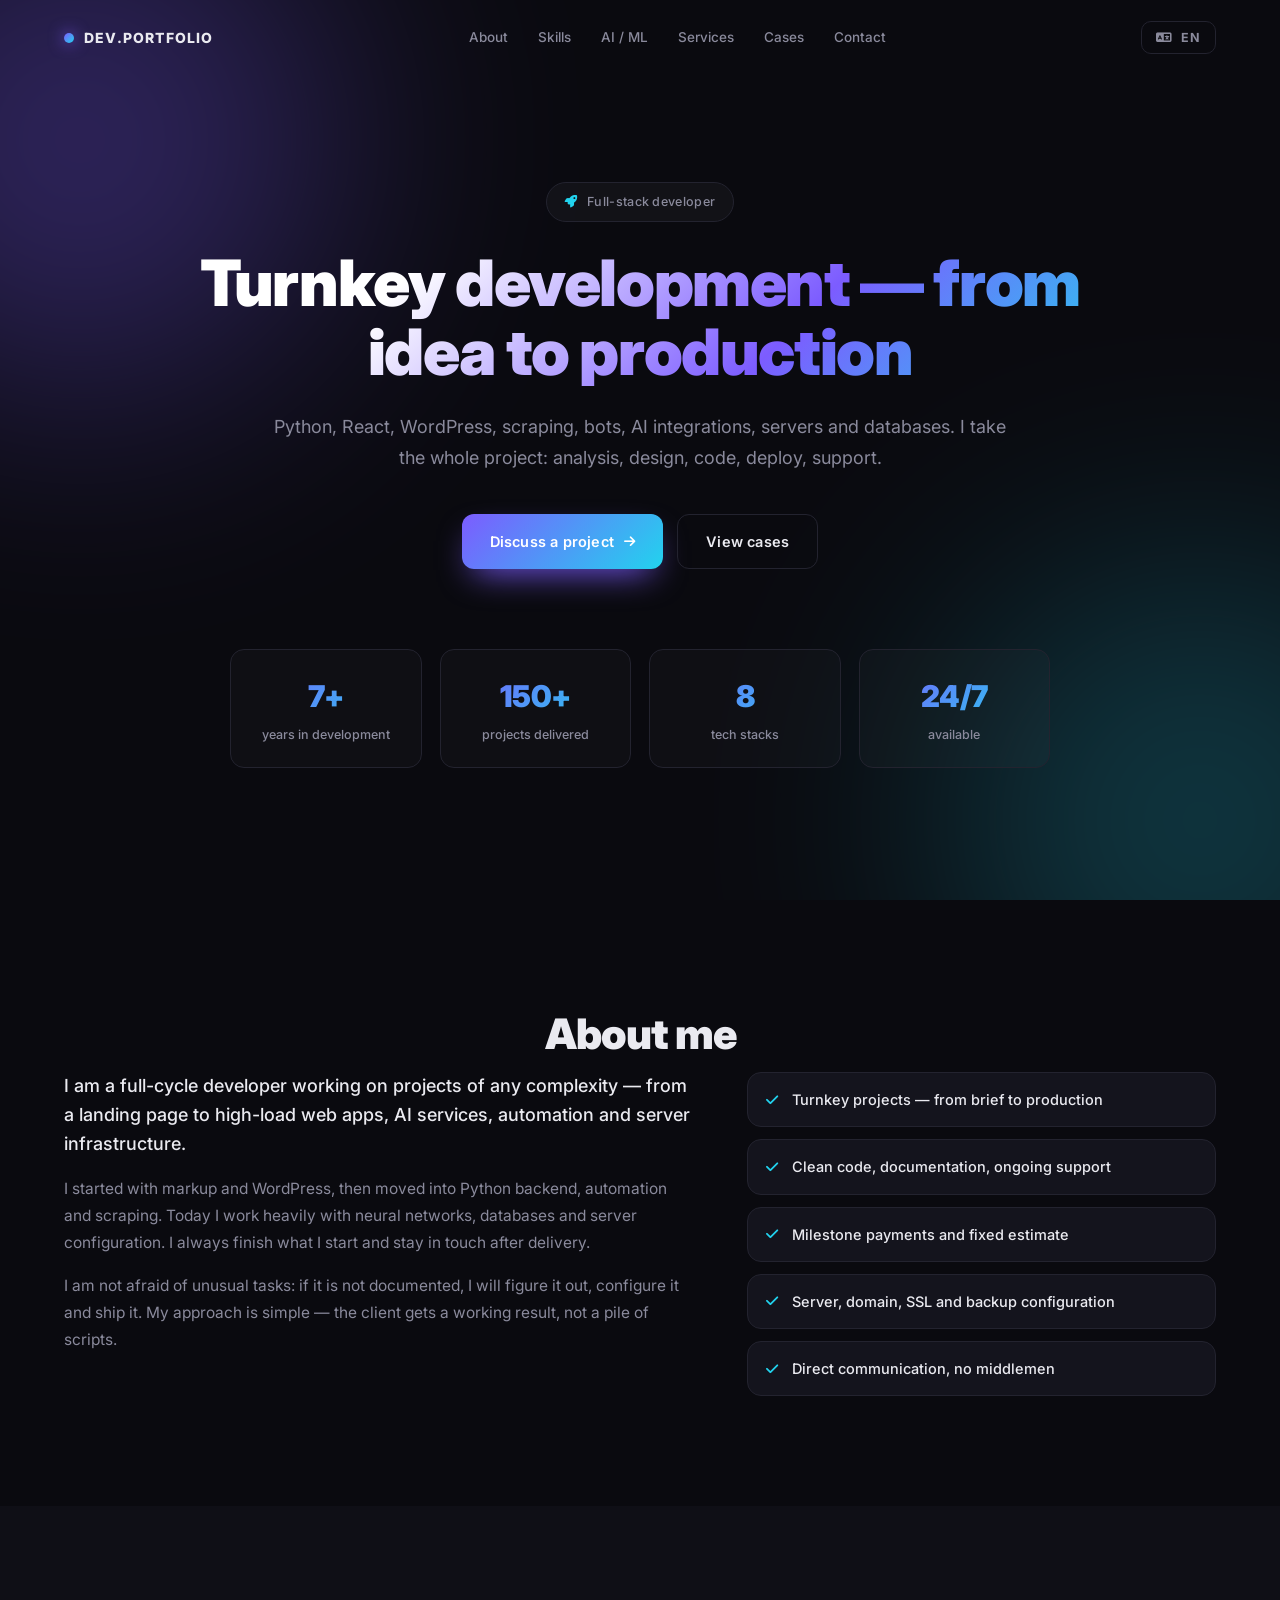
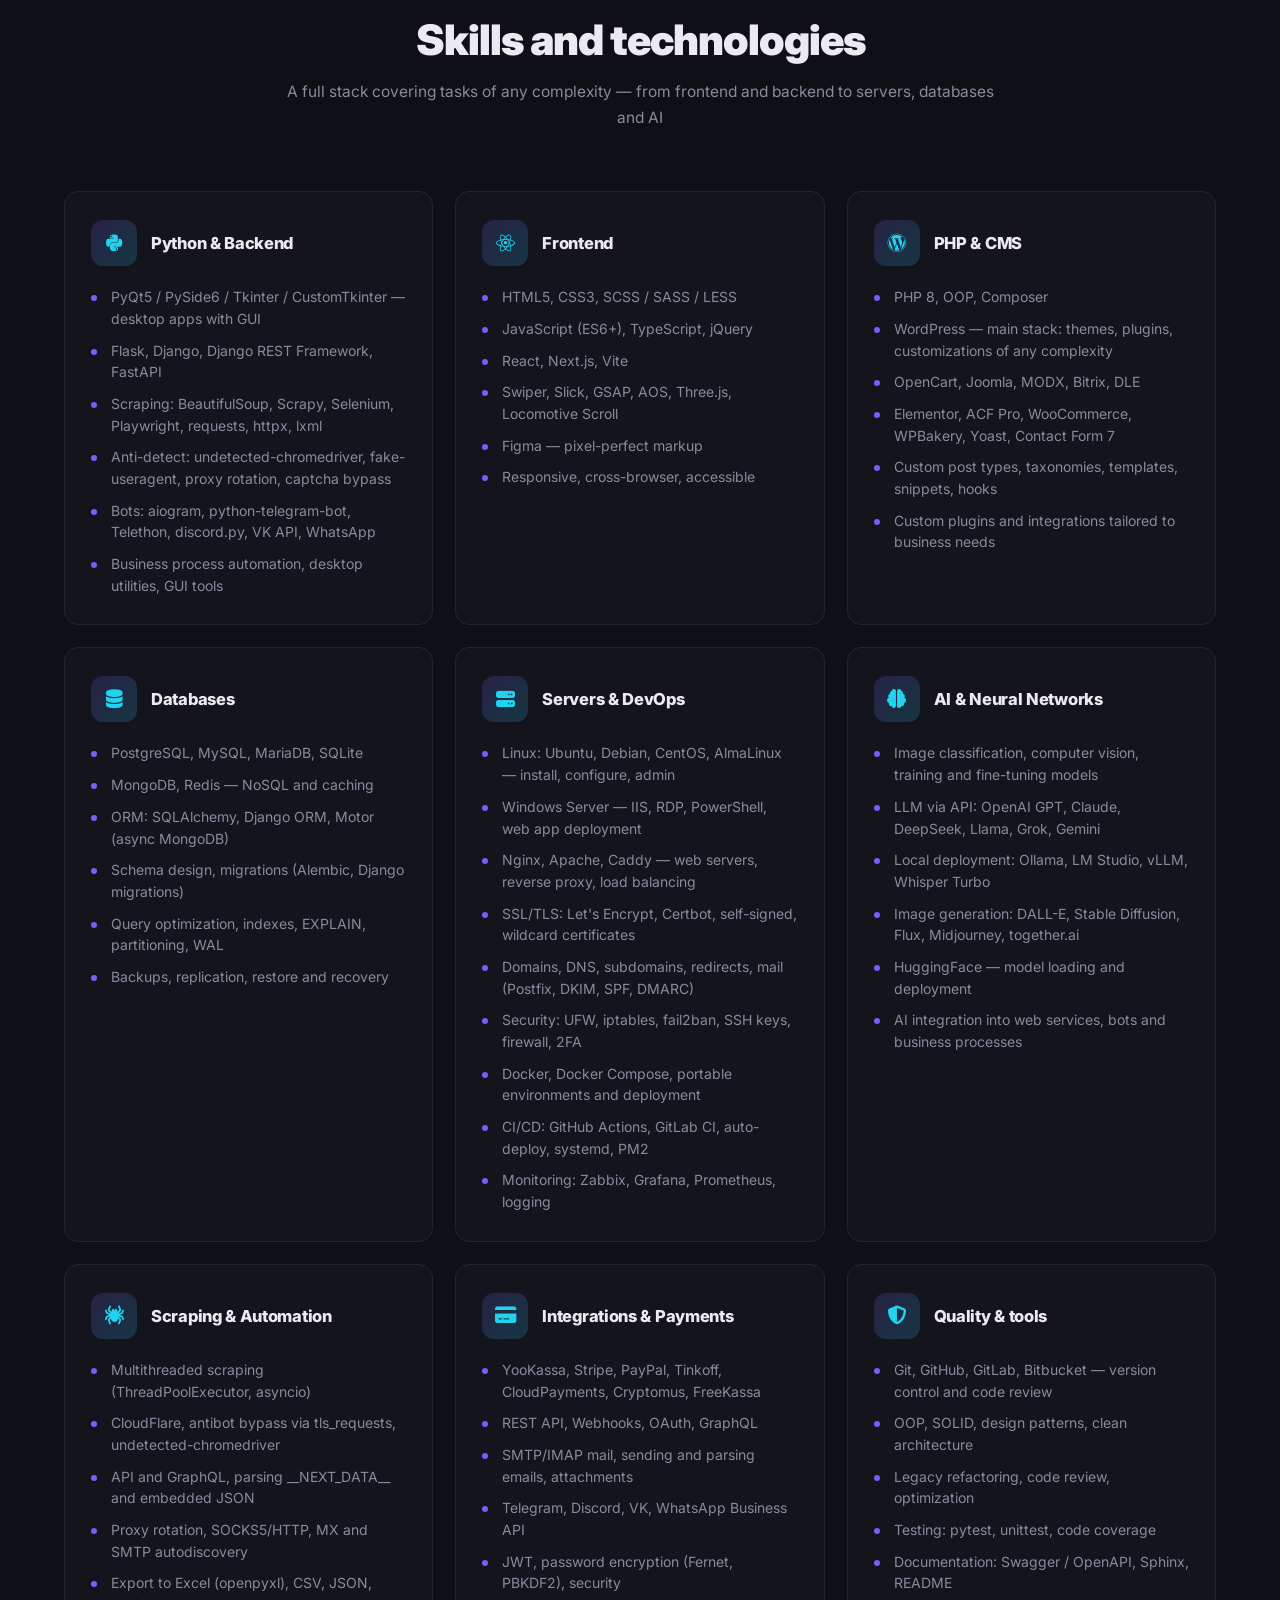
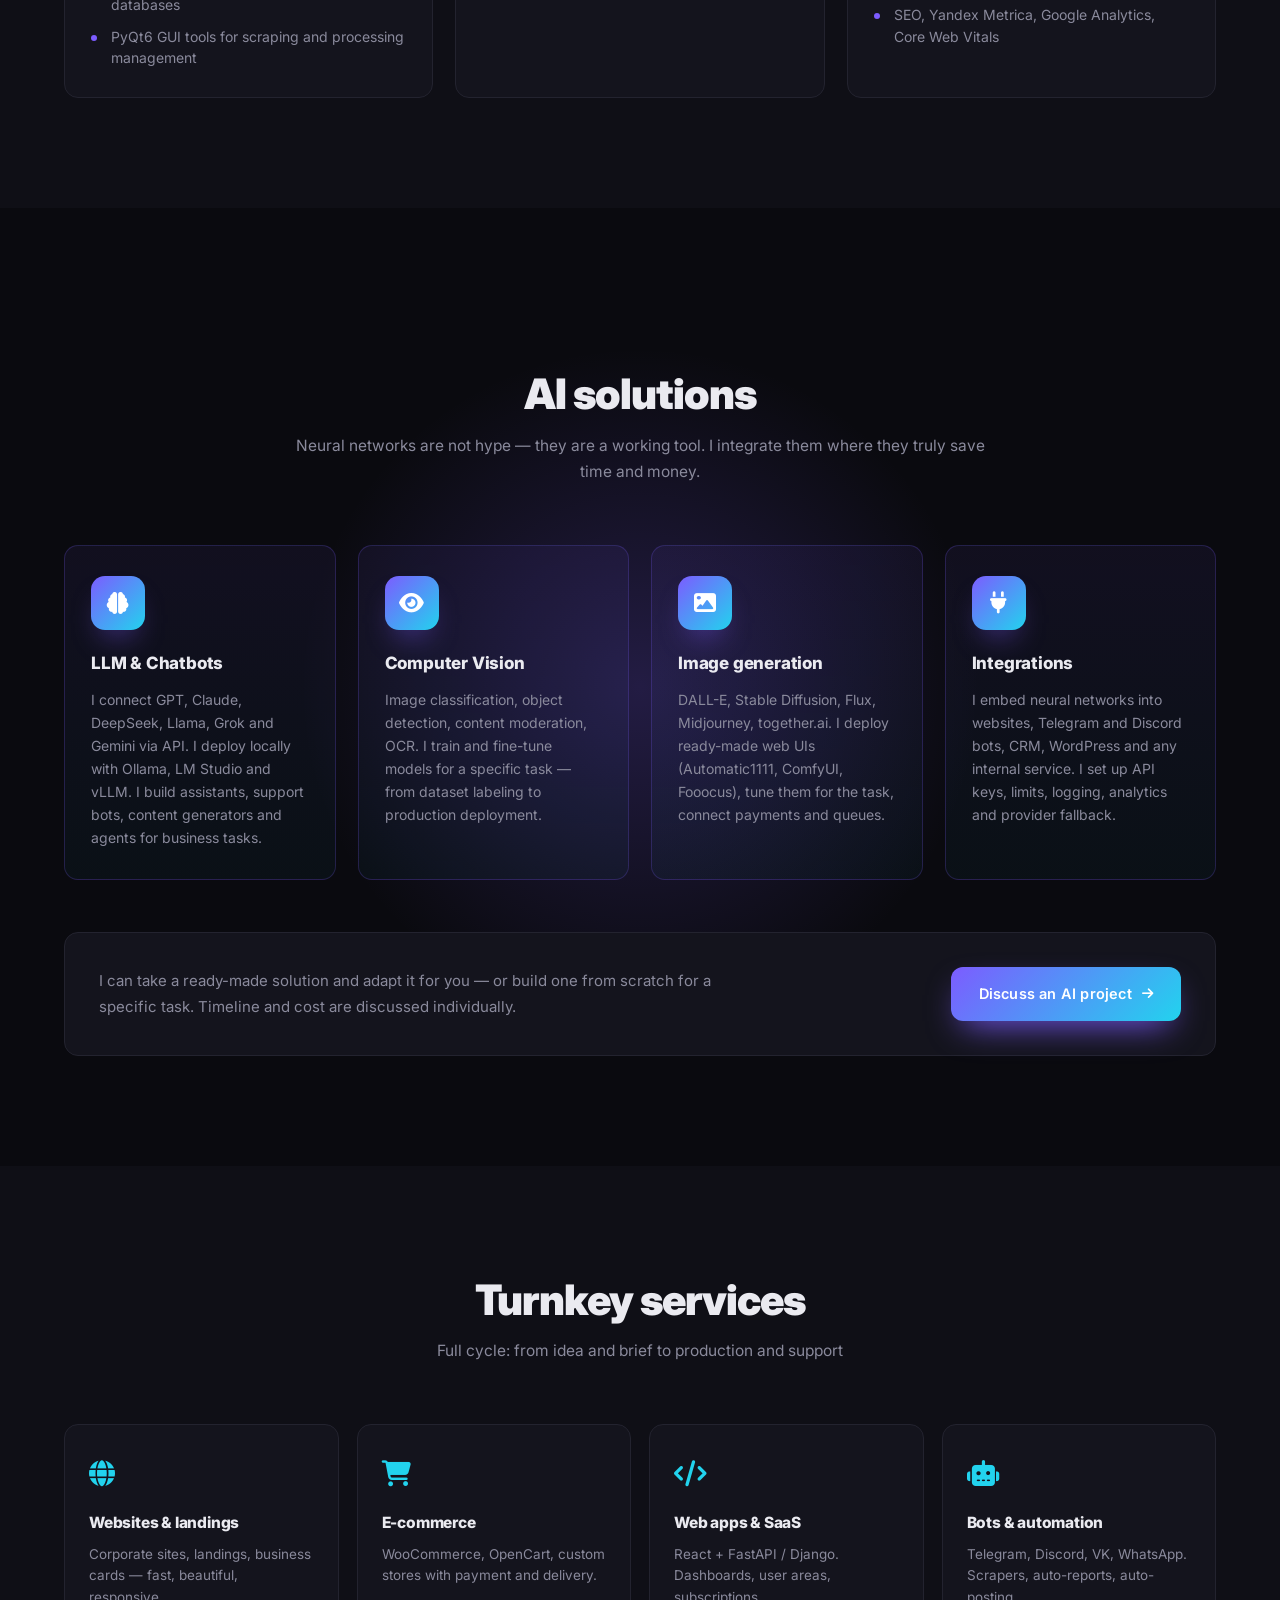
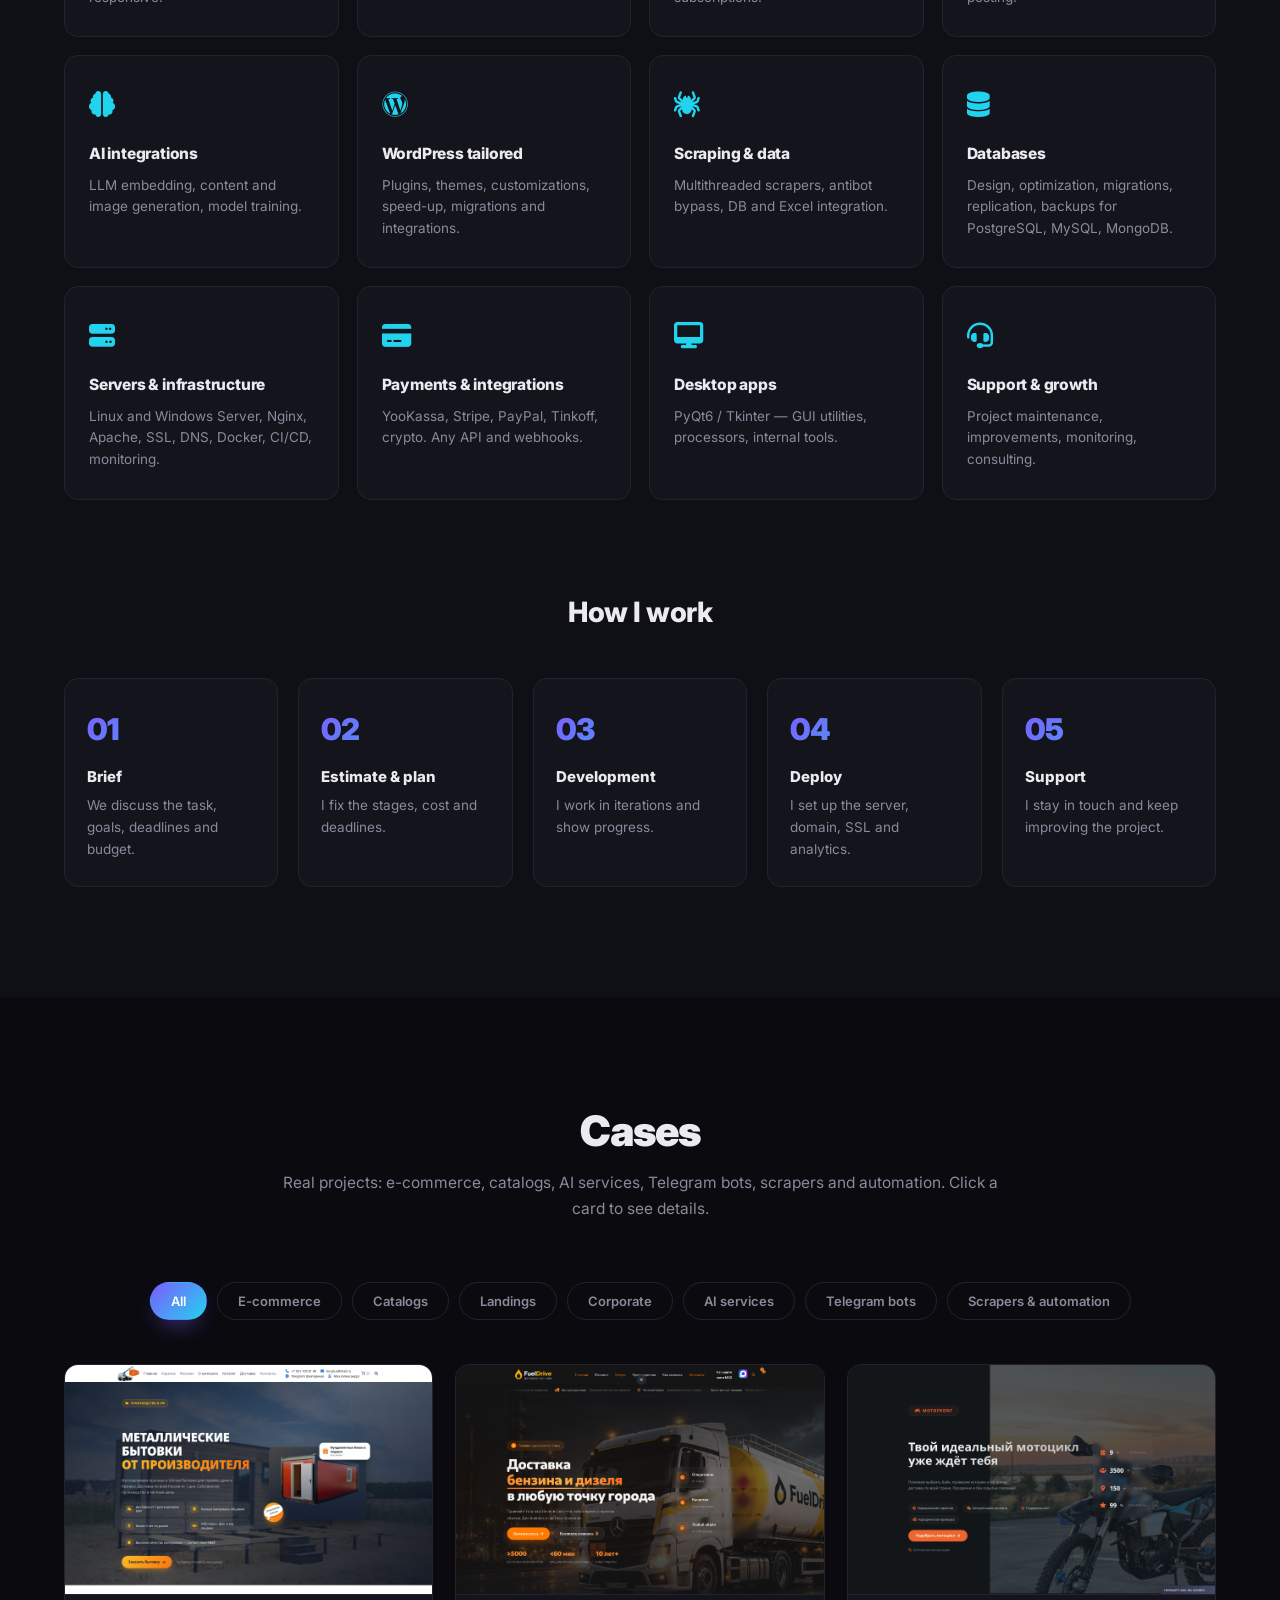
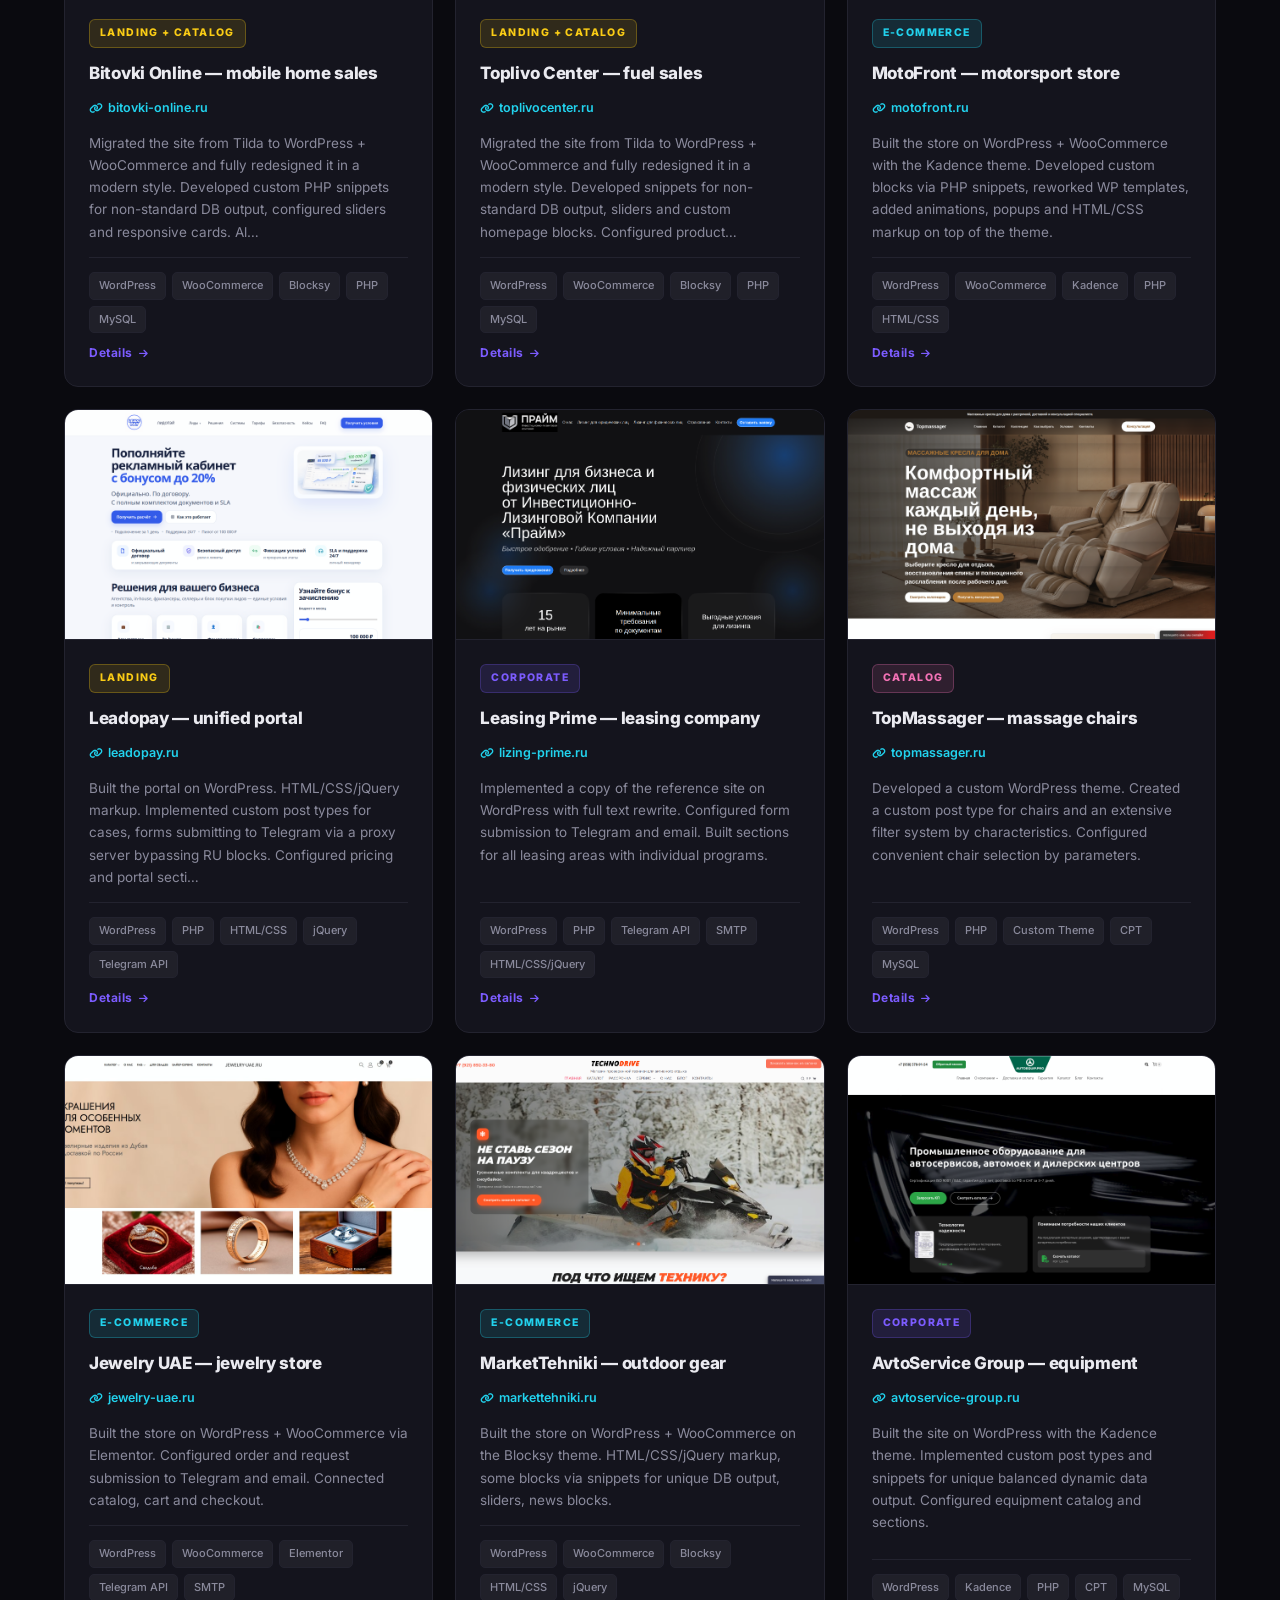
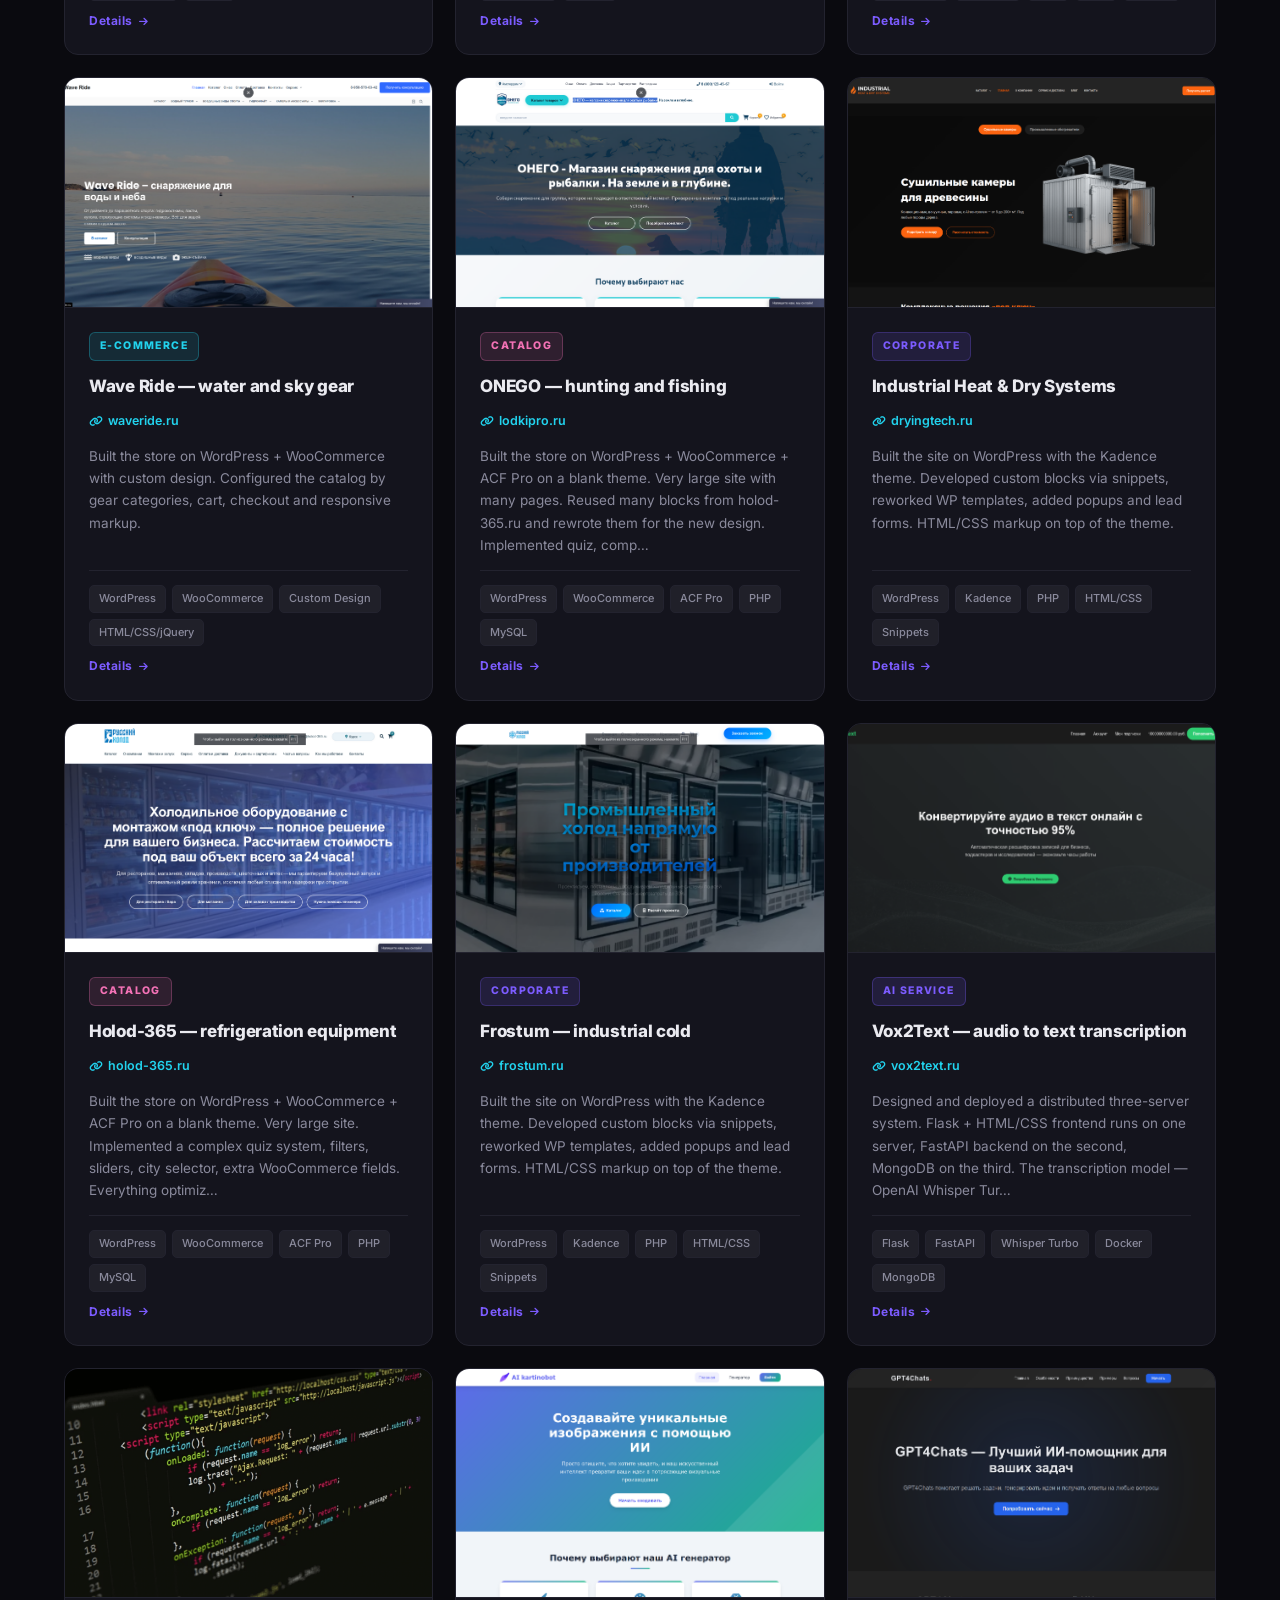
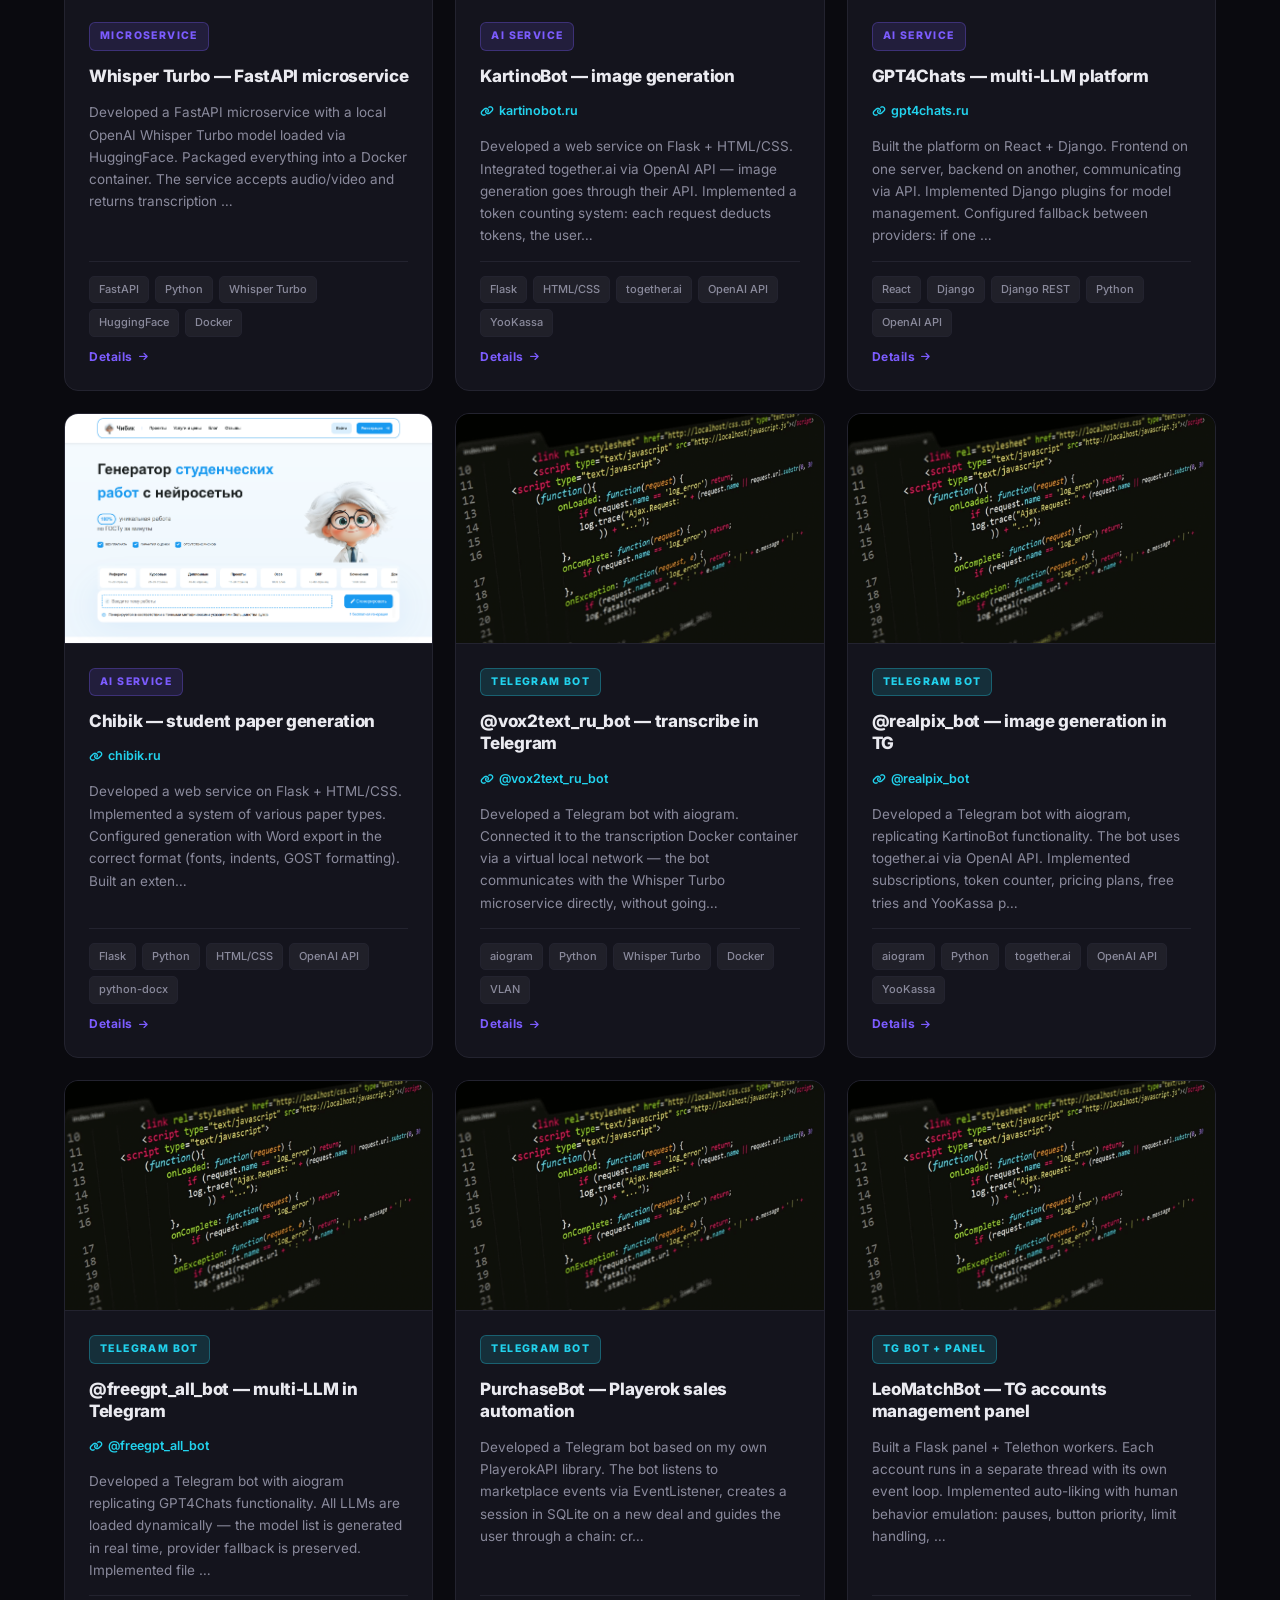
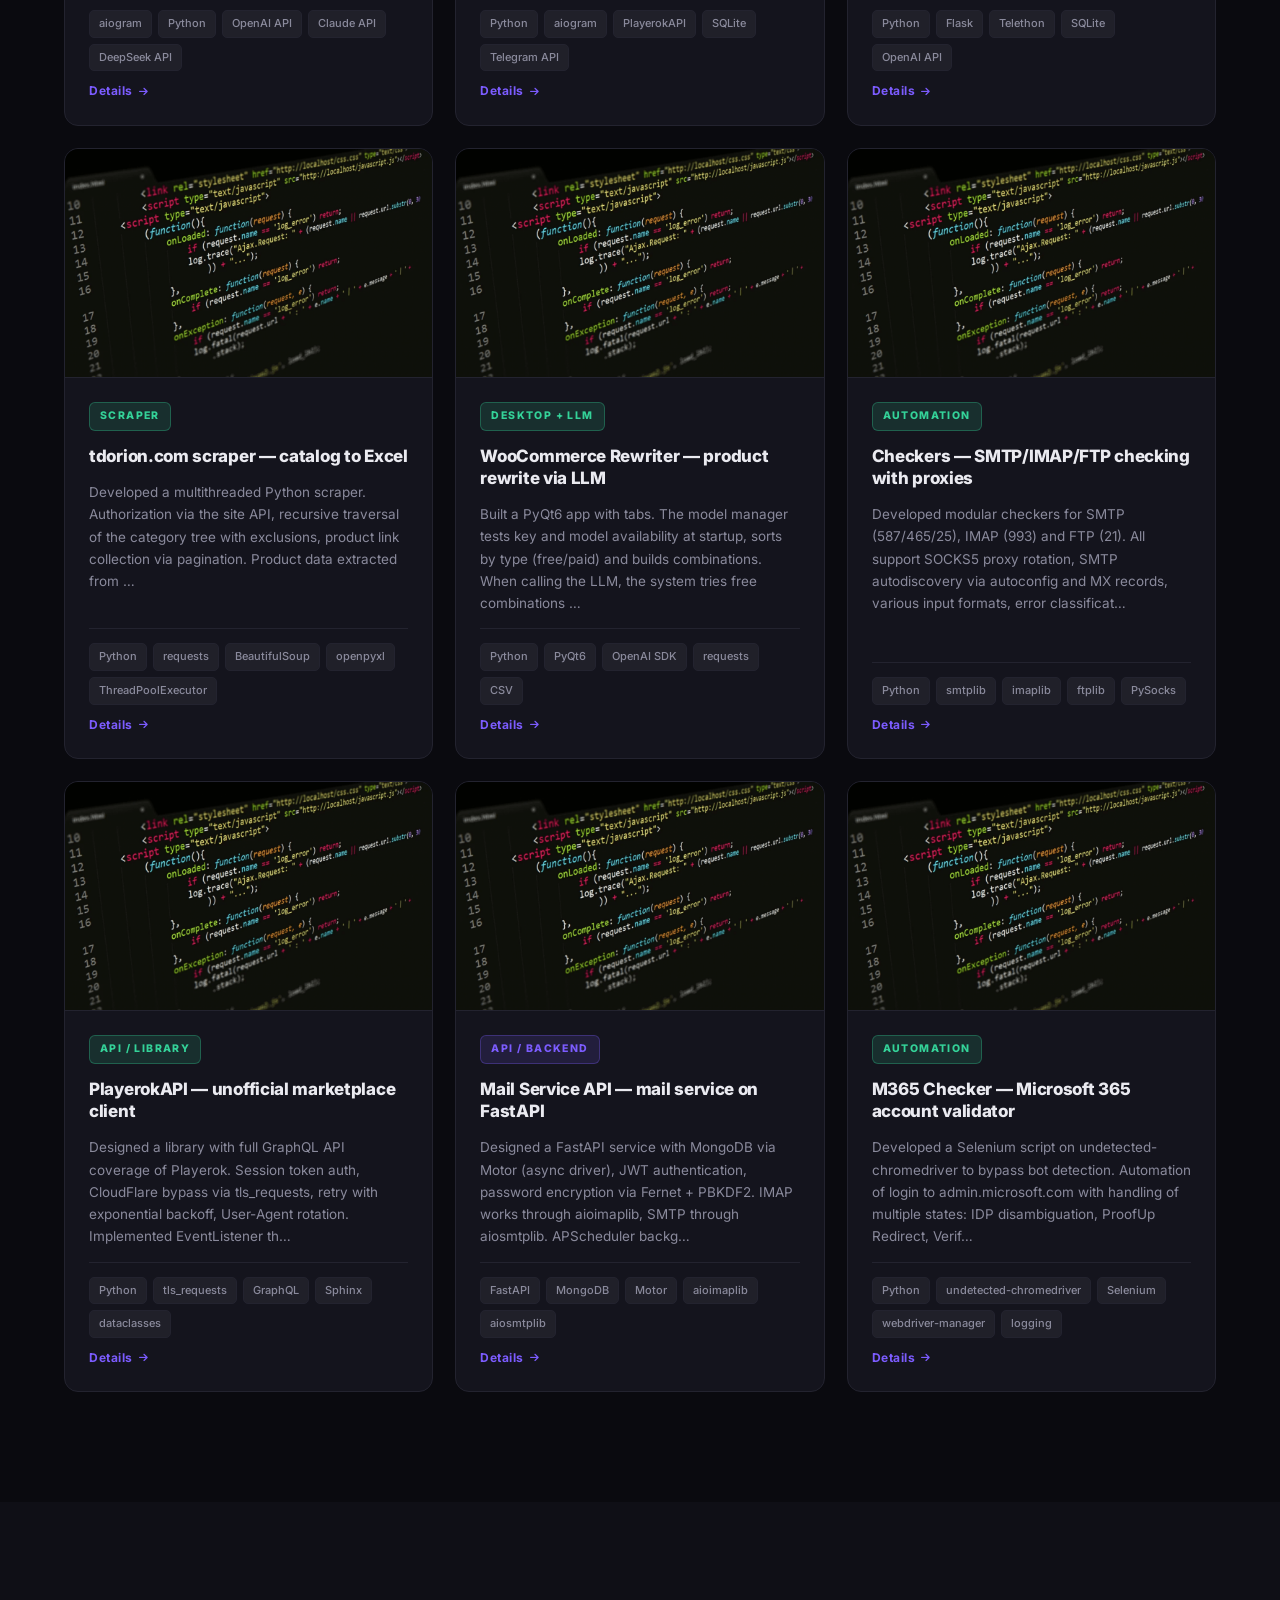
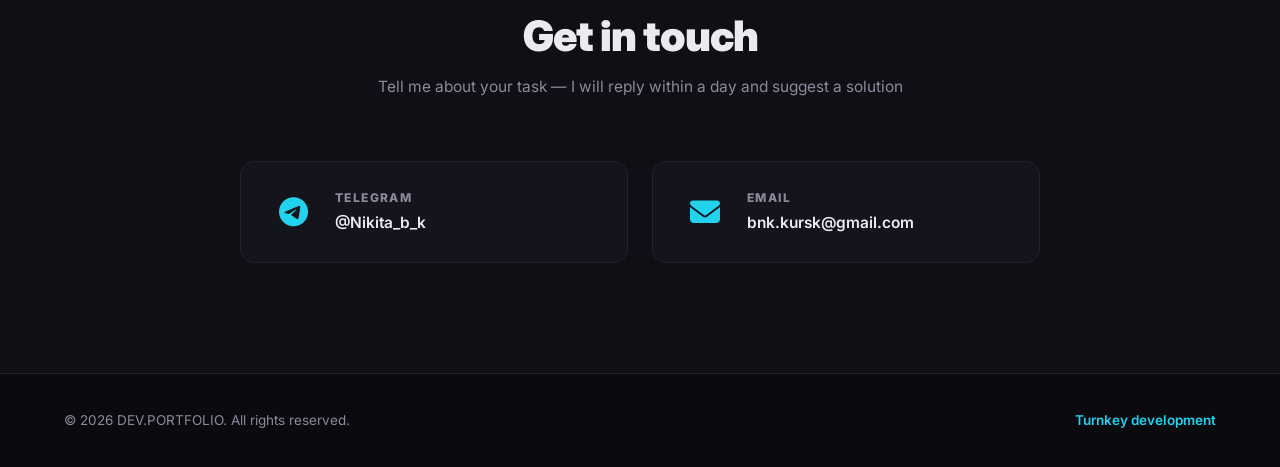
==== commit c92e183f: "Update index.html" ====
--- a/index.html
+++ b/index.html
@@ -447,6 +447,21 @@
           <li data-ru="JWT, шифрование паролей (Fernet, PBKDF2), безопасность" data-en="JWT, password encryption (Fernet, PBKDF2), security">JWT, password encryption (Fernet, PBKDF2), security</li>
         </ul>
       </div>
+
+      <div class="skill-card reveal d2">
+        <div class="skill-card__head">
+          <span class="skill-card__icon"><i class="fa-solid fa-shield-halved"></i></span>
+          <h3 data-ru="Качество и инструменты" data-en="Quality & tools">Quality & tools</h3>
+        </div>
+        <ul class="skill-card__list">
+          <li data-ru="Git, GitHub, GitLab, Bitbucket — контроль версий и code review" data-en="Git, GitHub, GitLab, Bitbucket — version control and code review">Git, GitHub, GitLab, Bitbucket — version control and code review</li>
+          <li data-ru="ООП, SOLID, паттерны проектирования, чистая архитектура" data-en="OOP, SOLID, design patterns, clean architecture">OOP, SOLID, design patterns, clean architecture</li>
+          <li data-ru="Рефакторинг legacy-кода, code review, оптимизация" data-en="Legacy refactoring, code review, optimization">Legacy refactoring, code review, optimization</li>
+          <li data-ru="Тестирование: pytest, unittest, покрытие кода тестами" data-en="Testing: pytest, unittest, code coverage">Testing: pytest, unittest, code coverage</li>
+          <li data-ru="Документация: Swagger / OpenAPI, Sphinx, README" data-en="Documentation: Swagger / OpenAPI, Sphinx, README">Documentation: Swagger / OpenAPI, Sphinx, README</li>
+          <li data-ru="SEO, Yandex Metrica, Google Analytics, Core Web Vitals" data-en="SEO, Yandex Metrica, Google Analytics, Core Web Vitals">SEO, Yandex Metrica, Google Analytics, Core Web Vitals</li>
+        </ul>
+      </div>
     </div>
   </div>
 </section>
@@ -625,8 +640,6 @@
   return 'en';
 }
 
-// Автоопределение при каждой новой сессии/вкладке.
-// sessionStorage хранит выбор только внутри текущей сессии, при новой вкладке — заново детект.
 let currentLang = sessionStorage.getItem('lang') || detectLang();
 
 function applyLang(lang) {
@@ -684,27 +697,29 @@
 const PLACEHOLDER = './assets/cases/заглушка.png';
 
 const CASES = {
+  /* ========== WORDPRESS / WEB ========== */
   bitovki: {
-    img: './assets/cases/бытовки.png', type: 'shop',
-    typeLabel: { ru: 'Магазин', en: 'E-commerce' },
-    title: { ru: 'Bitovki Online — продажа топлива', en: 'Bitovki Online — fuel sales' },
+    img: './assets/cases/бытовки.png',
+    type: 'landing',
+    typeLabel: { ru: 'Лендинг + каталог', en: 'Landing + catalog' },
+    title: { ru: 'Bitovki Online — продажа бытовок', en: 'Bitovki Online — mobile home sales' },
     url: 'https://bitovki-online.ru/', urlLabel: 'bitovki-online.ru',
-    task: { ru: 'Интернет-магазин по продаже топлива и бытовок с нестандартной логикой вывода товаров: данные берутся из кастомных полей WooCommerce и БД WordPress, нужны уникальные блоки и слайдеры.', en: 'E-commerce store for fuel and mobile homes with non-standard product output logic: data pulled from WooCommerce custom fields and the WordPress database, requiring unique blocks and sliders.' },
-    solution: { ru: 'Собрал магазин на WordPress + WooCommerce поверх темы Blocksy. Разработал кастомные сниппеты PHP для уникального вывода данных из БД, настроил слайдеры и адаптивные карточки. Все динамические блоки на главной и в каталоге выводятся через собственные шаблоны.', en: 'Built the store on WordPress + WooCommerce on top of the Blocksy theme. Developed custom PHP snippets for unique DB output, configured sliders and responsive cards. All dynamic blocks on the homepage and in the catalog are rendered through custom templates.' },
-    features: { ru: ['Кастомные PHP-сниппеты для вывода данных из БД','Уникальные шаблоны карточек товаров','Слайдеры и адаптивные блоки на главной','Интеграция с WooCommerce и настройка корзины','Оптимизация загрузки страниц каталога'], en: ['Custom PHP snippets for DB data output','Unique product card templates','Sliders and responsive blocks on the homepage','WooCommerce integration and cart setup','Catalog page loading optimization'] },
+    task: { ru: 'Одностраничный лендинг с каталогом по продаже бытовок. Изначально сайт был собран на Tilda. Требовался перенос на WordPress + WooCommerce с полным редизайном под современный стиль.', en: 'Single-page landing with a catalog for mobile home sales. Initially built on Tilda. Required migration to WordPress + WooCommerce with a full redesign in a modern style.' },
+    solution: { ru: 'Перенёс сайт с Tilda на WordPress + WooCommerce и полностью переработал дизайн под современный стиль. Разработал кастомные PHP-сниппеты для нестандартного вывода данных из БД, настроил слайдеры и адаптивные карточки. Все динамические блоки на главной и в каталоге выводятся через собственные шаблоны.', en: 'Migrated the site from Tilda to WordPress + WooCommerce and fully redesigned it in a modern style. Developed custom PHP snippets for non-standard DB output, configured sliders and responsive cards. All dynamic blocks on the homepage and in the catalog are rendered through custom templates.' },
+    features: { ru: ['Перенос сайта с Tilda на WordPress','Полный редизайн под современный стиль','Кастомные PHP-сниппеты для вывода данных из БД','Уникальные шаблоны карточек товаров','Слайдеры и адаптивные блоки на главной','Интеграция с WooCommerce и настройка корзины','Оптимизация загрузки страниц каталога'], en: ['Migration from Tilda to WordPress','Full redesign in a modern style','Custom PHP snippets for DB data output','Unique product card templates','Sliders and responsive blocks on the homepage','WooCommerce integration and cart setup','Catalog page loading optimization'] },
     stack: ['WordPress','WooCommerce','Blocksy','PHP','MySQL','HTML/CSS/jQuery'],
-    stats: [{ v: 'E-commerce', l: { ru: 'Тип', en: 'Type' } },{ v: 'Snippets', l: { ru: 'Кастом', en: 'Custom' } },{ v: 'Blocksy', l: { ru: 'Тема', en: 'Theme' } }]
+    stats: [{ v: 'Tilda → WP', l: { ru: 'Миграция', en: 'Migration' } },{ v: 'Snippets', l: { ru: 'Кастом', en: 'Custom' } },{ v: 'Redesign', l: { ru: 'Дизайн', en: 'Design' } }]
   },
   toplivo: {
-    img: './assets/cases/toplivo.png', type: 'shop',
-    typeLabel: { ru: 'Магазин', en: 'E-commerce' },
-    title: { ru: 'Toplivo Center — продажа бытовок', en: 'Toplivo Center — mobile home sales' },
+    img: './assets/cases/toplivo.png', type: 'landing',
+    typeLabel: { ru: 'Лендинг + каталог', en: 'Landing + catalog' },
+    title: { ru: 'Toplivo Center — продажа топлива', en: 'Toplivo Center — fuel sales' },
     url: 'https://toplivocenter.ru/', urlLabel: 'toplivocenter.ru',
-    task: { ru: 'Магазин бытовок и топлива на WordPress с уникальным выводом товаров из базы и слайдерами на главной.', en: 'WordPress store for mobile homes and fuel with unique product output from the database and homepage sliders.' },
-    solution: { ru: 'Магазин на WordPress + WooCommerce, тема Blocksy. Разработал сниппеты для уникального вывода данных из БД, слайдеры, кастомные блоки главной страницы. Настроил карточки товаров и фильтрацию.', en: 'Store on WordPress + WooCommerce, Blocksy theme. Developed snippets for unique DB output, sliders, custom homepage blocks. Configured product cards and filtering.' },
-    features: { ru: ['Сниппеты для вывода данных из БД','Слайдеры на главной и в карточках','Кастомные блоки главной страницы','Адаптив под мобильные'], en: ['Snippets for DB output','Sliders on homepage and in cards','Custom homepage blocks','Mobile responsive'] },
+    task: { ru: 'Одностраничный лендинг с каталогом по продаже топлива. Изначально сайт был собран на Tilda. Требовался перенос на WordPress + WooCommerce с полным редизайном под современный стиль.', en: 'Single-page landing with a catalog for fuel sales. Initially built on Tilda. Required migration to WordPress + WooCommerce with a full redesign in a modern style.' },
+    solution: { ru: 'Перенёс сайт с Tilda на WordPress + WooCommerce и полностью переработал дизайн под современный стиль. Разработал сниппеты для нестандартного вывода данных из БД, слайдеры и кастомные блоки главной страницы. Настроил карточки товаров и фильтрацию каталога.', en: 'Migrated the site from Tilda to WordPress + WooCommerce and fully redesigned it in a modern style. Developed snippets for non-standard DB output, sliders and custom homepage blocks. Configured product cards and catalog filtering.' },
+    features: { ru: ['Перенос сайта с Tilda на WordPress','Полный редизайн под современный стиль','Сниппеты для вывода данных из БД','Слайдеры на главной и в карточках','Кастомные блоки главной страницы','WooCommerce каталог и корзина','Адаптив под мобильные'], en: ['Migration from Tilda to WordPress','Full redesign in a modern style','Snippets for DB output','Sliders on homepage and in cards','Custom homepage blocks','WooCommerce catalog and cart','Mobile responsive'] },
     stack: ['WordPress','WooCommerce','Blocksy','PHP','MySQL'],
-    stats: [{ v: 'E-commerce', l: { ru: 'Тип', en: 'Type' } },{ v: 'Sliders', l: { ru: 'Фичи', en: 'Features' } },{ v: 'Blocksy', l: { ru: 'Тема', en: 'Theme' } }]
+    stats: [{ v: 'Tilda → WP', l: { ru: 'Миграция', en: 'Migration' } },{ v: 'Sliders', l: { ru: 'Фичи', en: 'Features' } },{ v: 'Redesign', l: { ru: 'Дизайн', en: 'Design' } }]
   },
   motofront: {
     img: './assets/cases/image_2026-09-13_17-06-30.png', type: 'shop',
@@ -839,6 +854,7 @@
     stats: [{ v: 'Corporate', l: { ru: 'Тип', en: 'Type' } },{ v: 'Industrial', l: { ru: 'Отрасль', en: 'Industry' } },{ v: 'Kadence', l: { ru: 'Тема', en: 'Theme' } }]
   },
 
+  /* ========== AI SERVICES ========== */
   vox2text: {
     img: './assets/cases/vox2.png', type: 'ai',
     typeLabel: { ru: 'AI-сервис', en: 'AI service' },
@@ -895,6 +911,7 @@
     stats: [{ v: 'Flask', l: { ru: 'Стек', en: 'Stack' } },{ v: 'Word', l: { ru: 'Экспорт', en: 'Export' } },{ v: 'Admin', l: { ru: 'Админка', en: 'Admin' } }]
   },
 
+  /* ========== TELEGRAM BOTS ========== */
   vox2bot: {
     img: './assets/cases/vox2_bot.png', type: 'bot',
     typeLabel: { ru: 'Telegram-бот', en: 'Telegram bot' },
@@ -951,6 +968,7 @@
     stats: [{ v: 'Multi-account', l: { ru: 'Аккаунты', en: 'Accounts' } },{ v: 'Auto-like', l: { ru: 'Фичи', en: 'Features' } },{ v: 'LLM chat', l: { ru: 'AI', en: 'AI' } }]
   },
 
+  /* ========== PARSERS / AUTOMATION ========== */
   parser_tdorion: {
     img: './assets/cases/parser_tdorion.png', type: 'parser',
     typeLabel: { ru: 'Парсер', en: 'Scraper' },
@@ -1029,9 +1047,6 @@
     const urlBlock = c.url ? `<a class="case-card__url" href="${c.url}" target="_blank" rel="noreferrer" onclick="event.stopPropagation()"><i class="fa-solid fa-link"></i>${c.urlLabel}</a>` : '';
     const delay = Math.min(i % 5, 5);
     const delayClass = delay > 0 ? ` d${delay}` : '';
-    const desc = c.solution[L].slice(0, 200) + (c.solution[L].length > 200 ? '…' : '');
-    const tags = c.stack.slice(0,5).map(s => `<span class="case-tag">${s}</span>`).join('');
-    const moreLabel = L === 'ru' ? 'Подробнее' : 'Details';
     return `
       <article class="case-card reveal${delayClass}" data-type="${c.type}" data-case="${key}">
         <div class="case-card__img"><img src="${c.img}" alt="${c.title[L]}" onerror="this.onerror=null;this.src='${PLACEHOLDER}'"></div>
@@ -1039,9 +1054,9 @@
           <div class="case-card__top"><span class="case-card__type ${typeClass}">${c.typeLabel[L]}</span></div>
           <h3>${c.title[L]}</h3>
           ${urlBlock}
-          <p class="case-card__desc">${desc}</p>
-          <div class="case-card__tags">${tags}</div>
-          <div class="case-card__more"><span>${moreLabel}</span><i class="fa-solid fa-arrow-right"></i></div>
+          <p class="case-card__desc">${c.solution[L].slice(0, 200)}${c.solution[L].length > 200 ? '…' : ''}</p>
+          <div class="case-card__tags">${c.stack.slice(0,5).map(s => `<span class="case-tag">${s}</span>`).join('')}</div>
+          <div class="case-card__more"><span data-ru="Подробнее" data-en="Details">${L === 'ru' ? 'Подробнее' : 'Details'}</span><i class="fa-solid fa-arrow-right"></i></div>
         </div>
       </article>
     `;
@@ -1085,9 +1100,7 @@
   const features = c.features[lang].map(f => `<li>${f}</li>`).join('');
   const stack = c.stack.map(s => `<span>${s}</span>`).join('');
   const stats = c.stats.map(s => `<div class="modal__stat"><div class="modal__stat-value">${s.v}</div><div class="modal__stat-label">${s.l[lang]}</div></div>`).join('');
-  const labels = lang === 'ru'
-    ? { task: 'Задача', solution: 'Решение', features: 'Что реализовано', stack: 'Стек технологий', stats: 'Ключевые показатели' }
-    : { task: 'Task', solution: 'Solution', features: 'What was implemented', stack: 'Tech stack', stats: 'Key metrics' };
+  const labels = lang === 'ru' ? { task: 'Задача', solution: 'Решение', features: 'Что реализовано', stack: 'Стек технологий', stats: 'Ключевые показатели' } : { task: 'Task', solution: 'Solution', features: 'What was implemented', stack: 'Tech stack', stats: 'Key metrics' };
   return `
     <span class="modal__type">${c.typeLabel[lang]}</span>
     <h2 class="modal__title">${c.title[lang]}</h2>
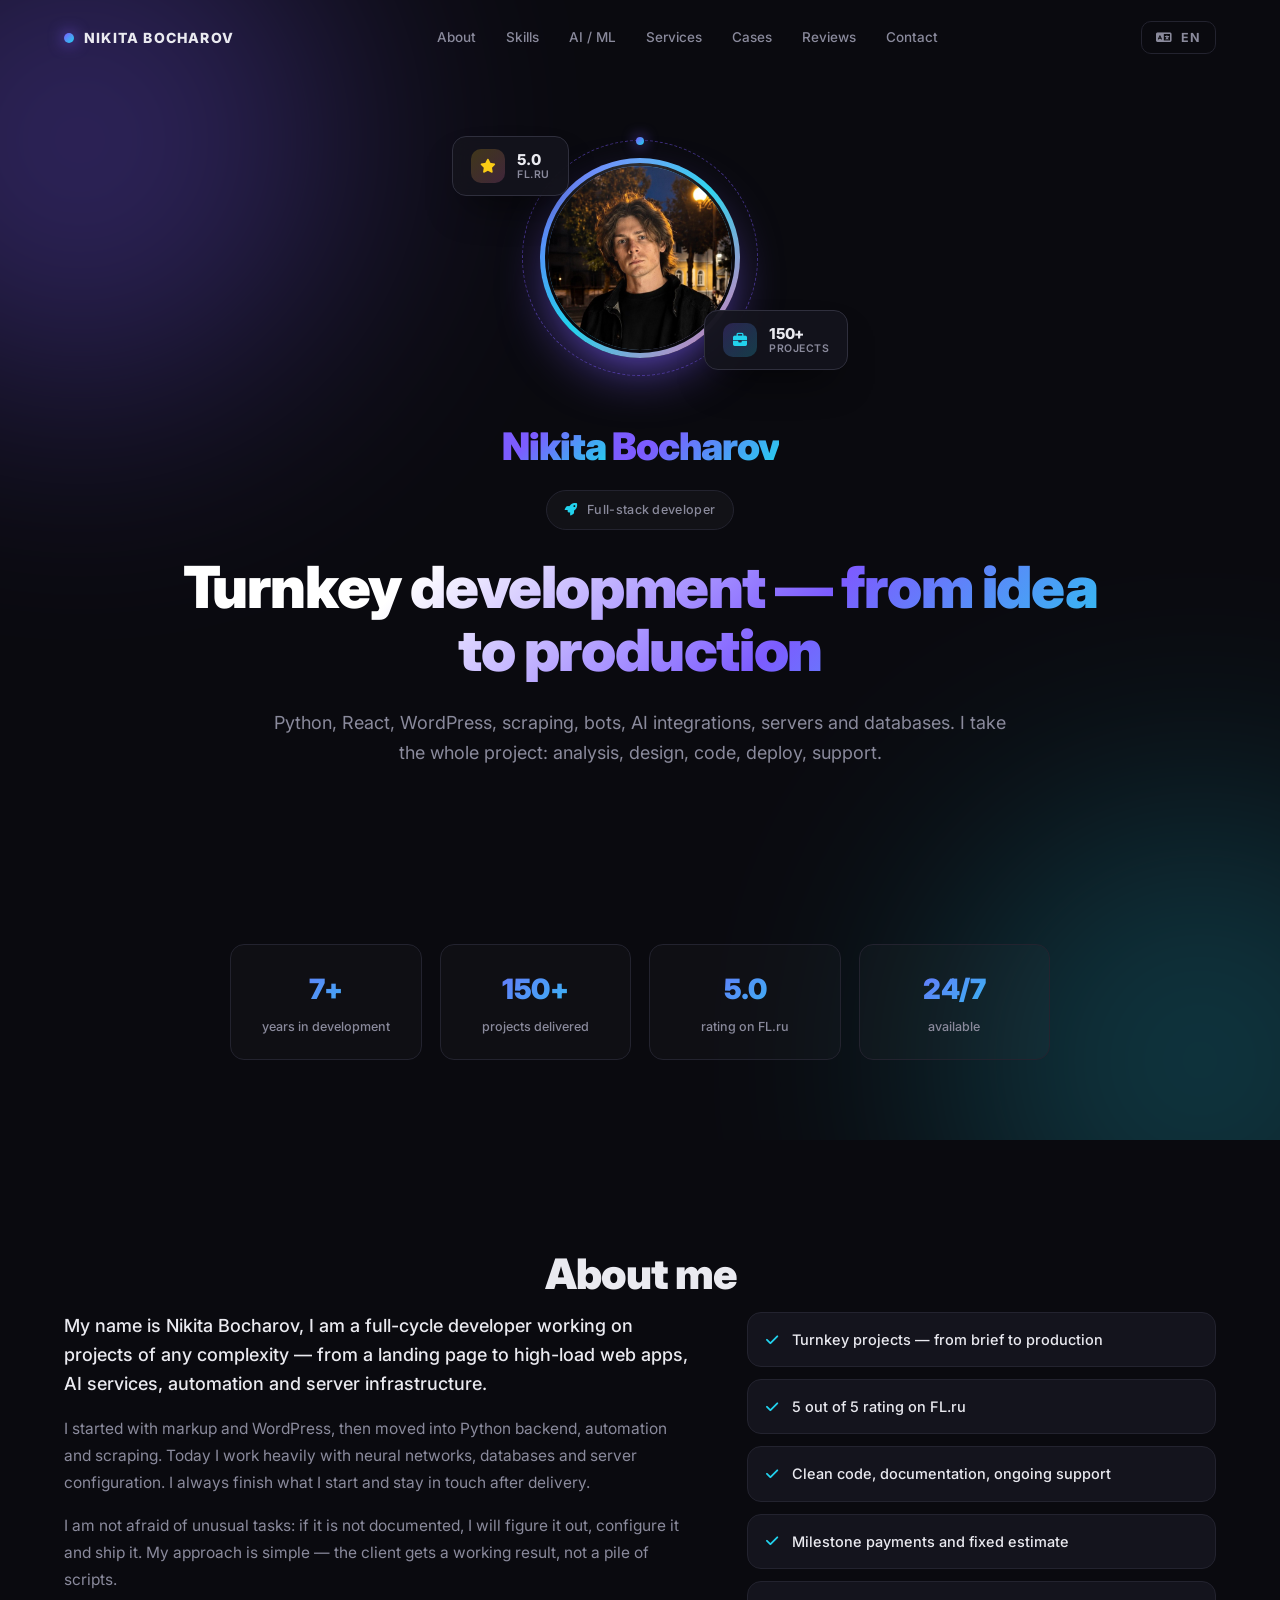
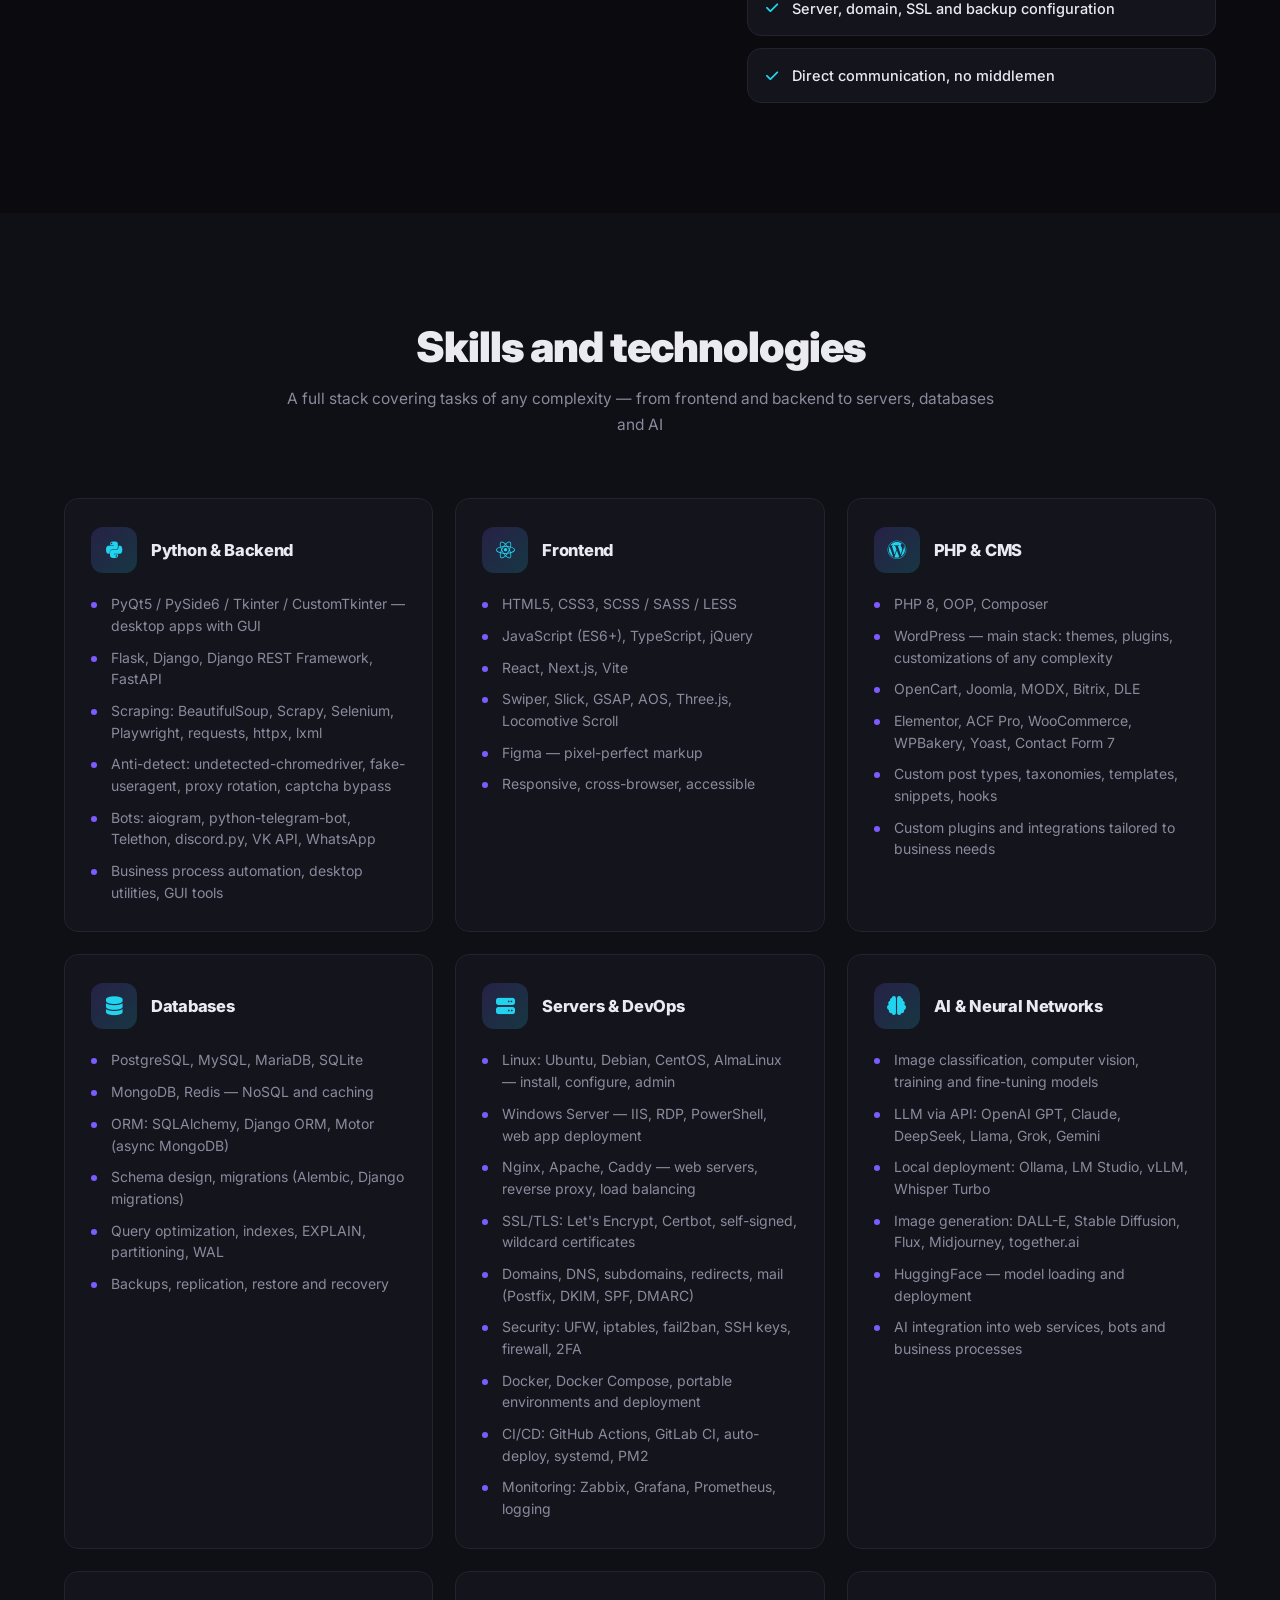
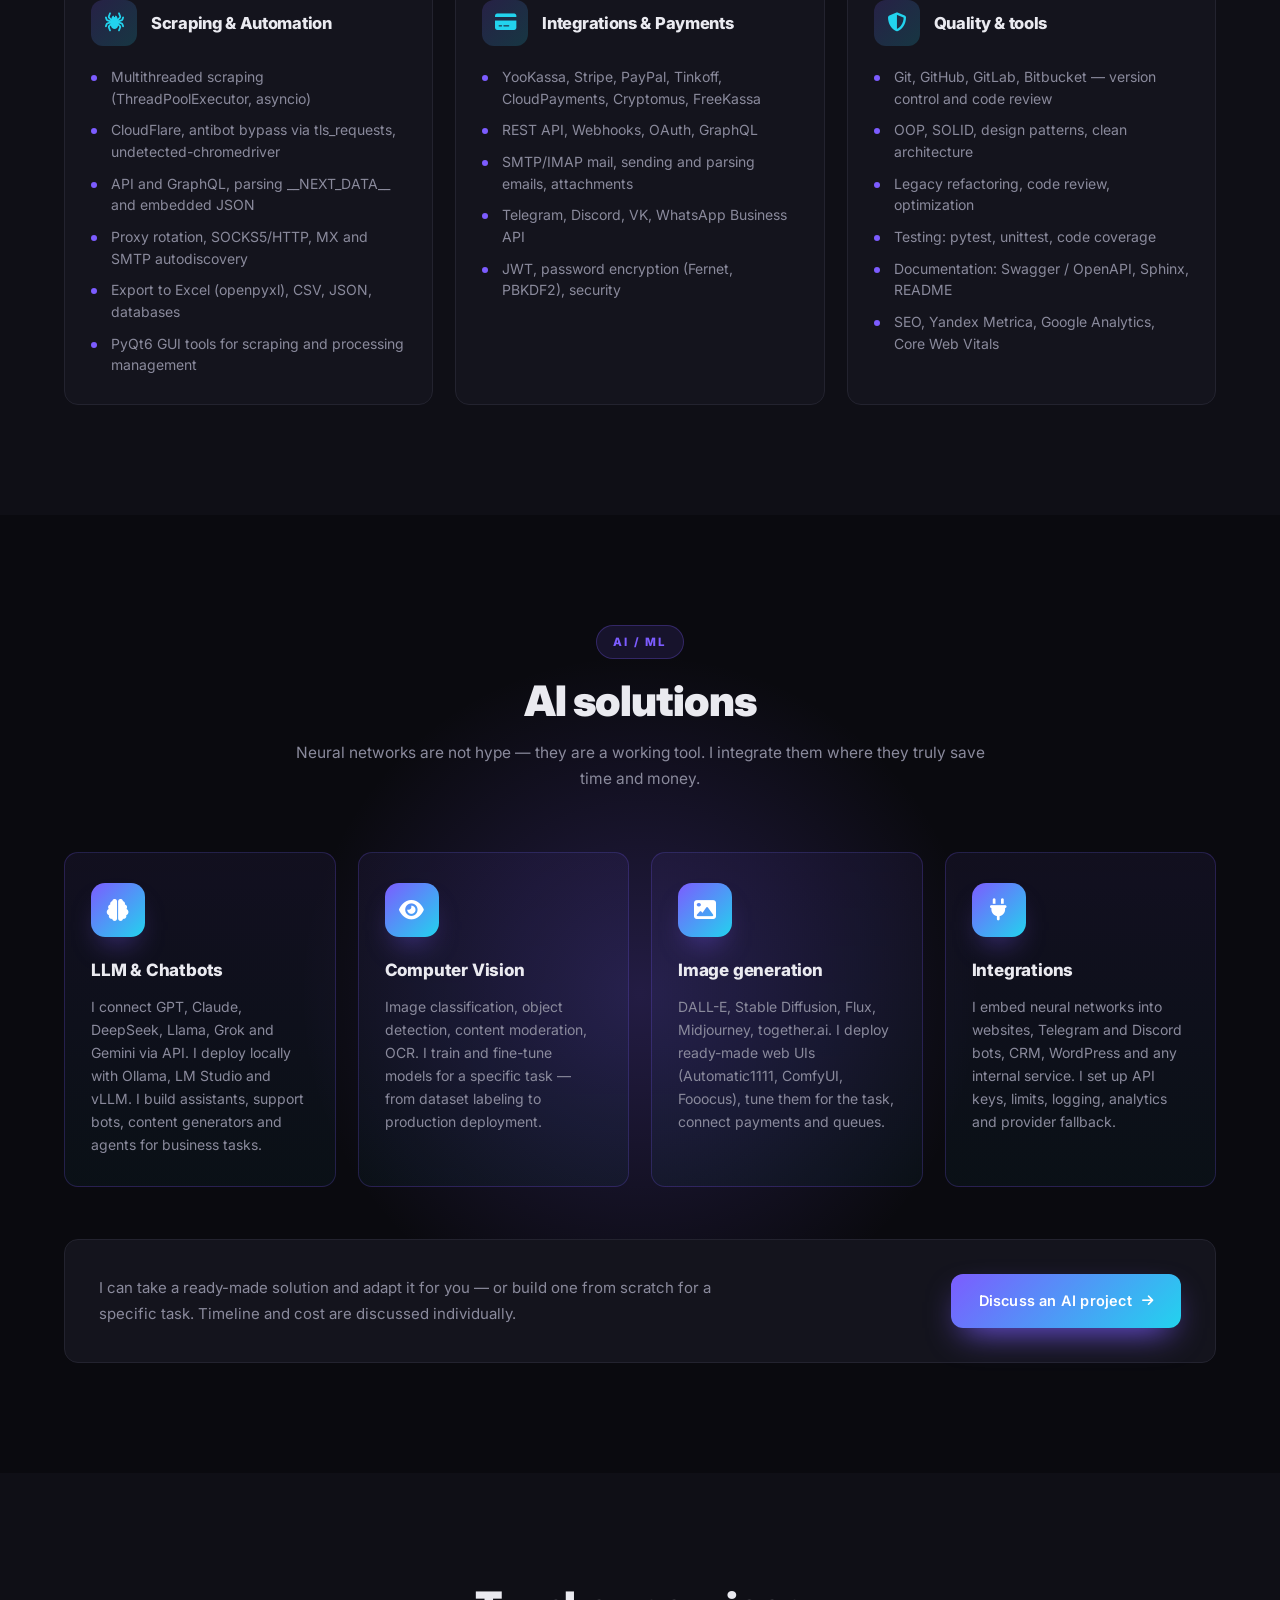
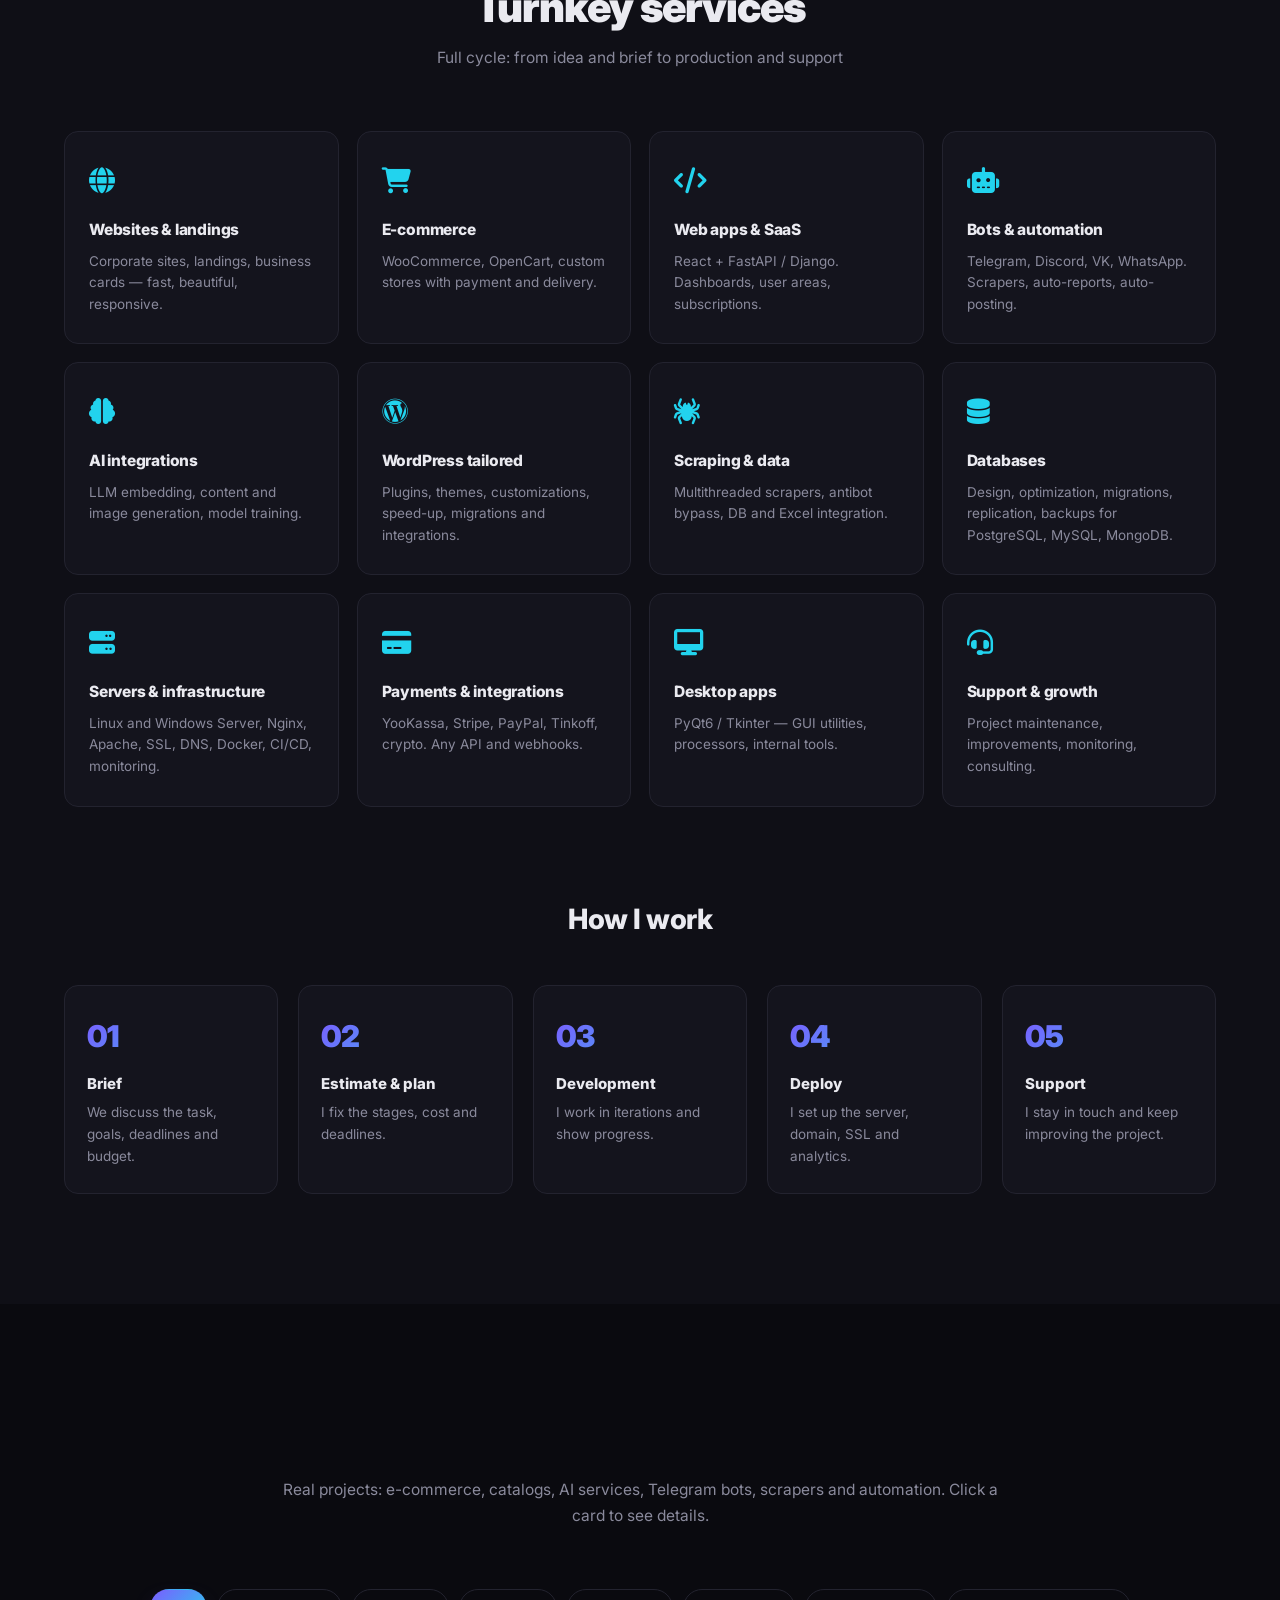
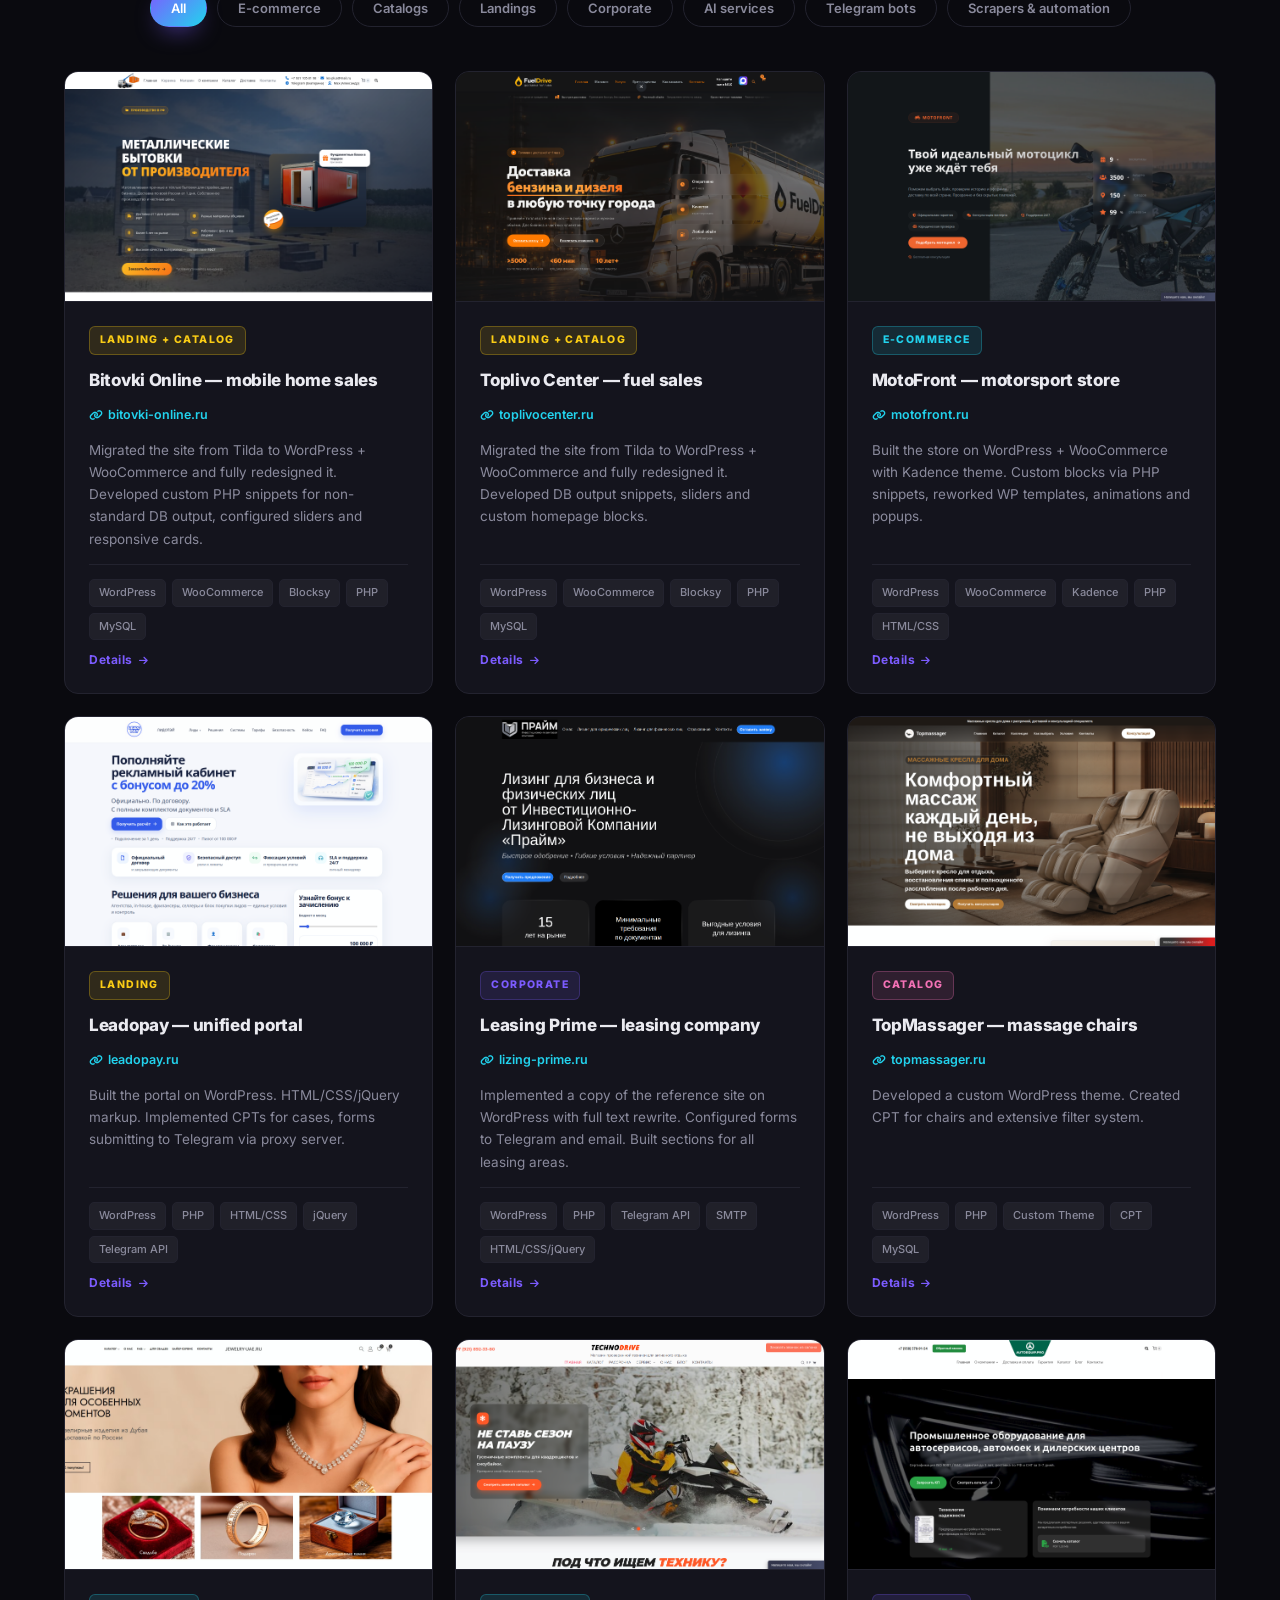
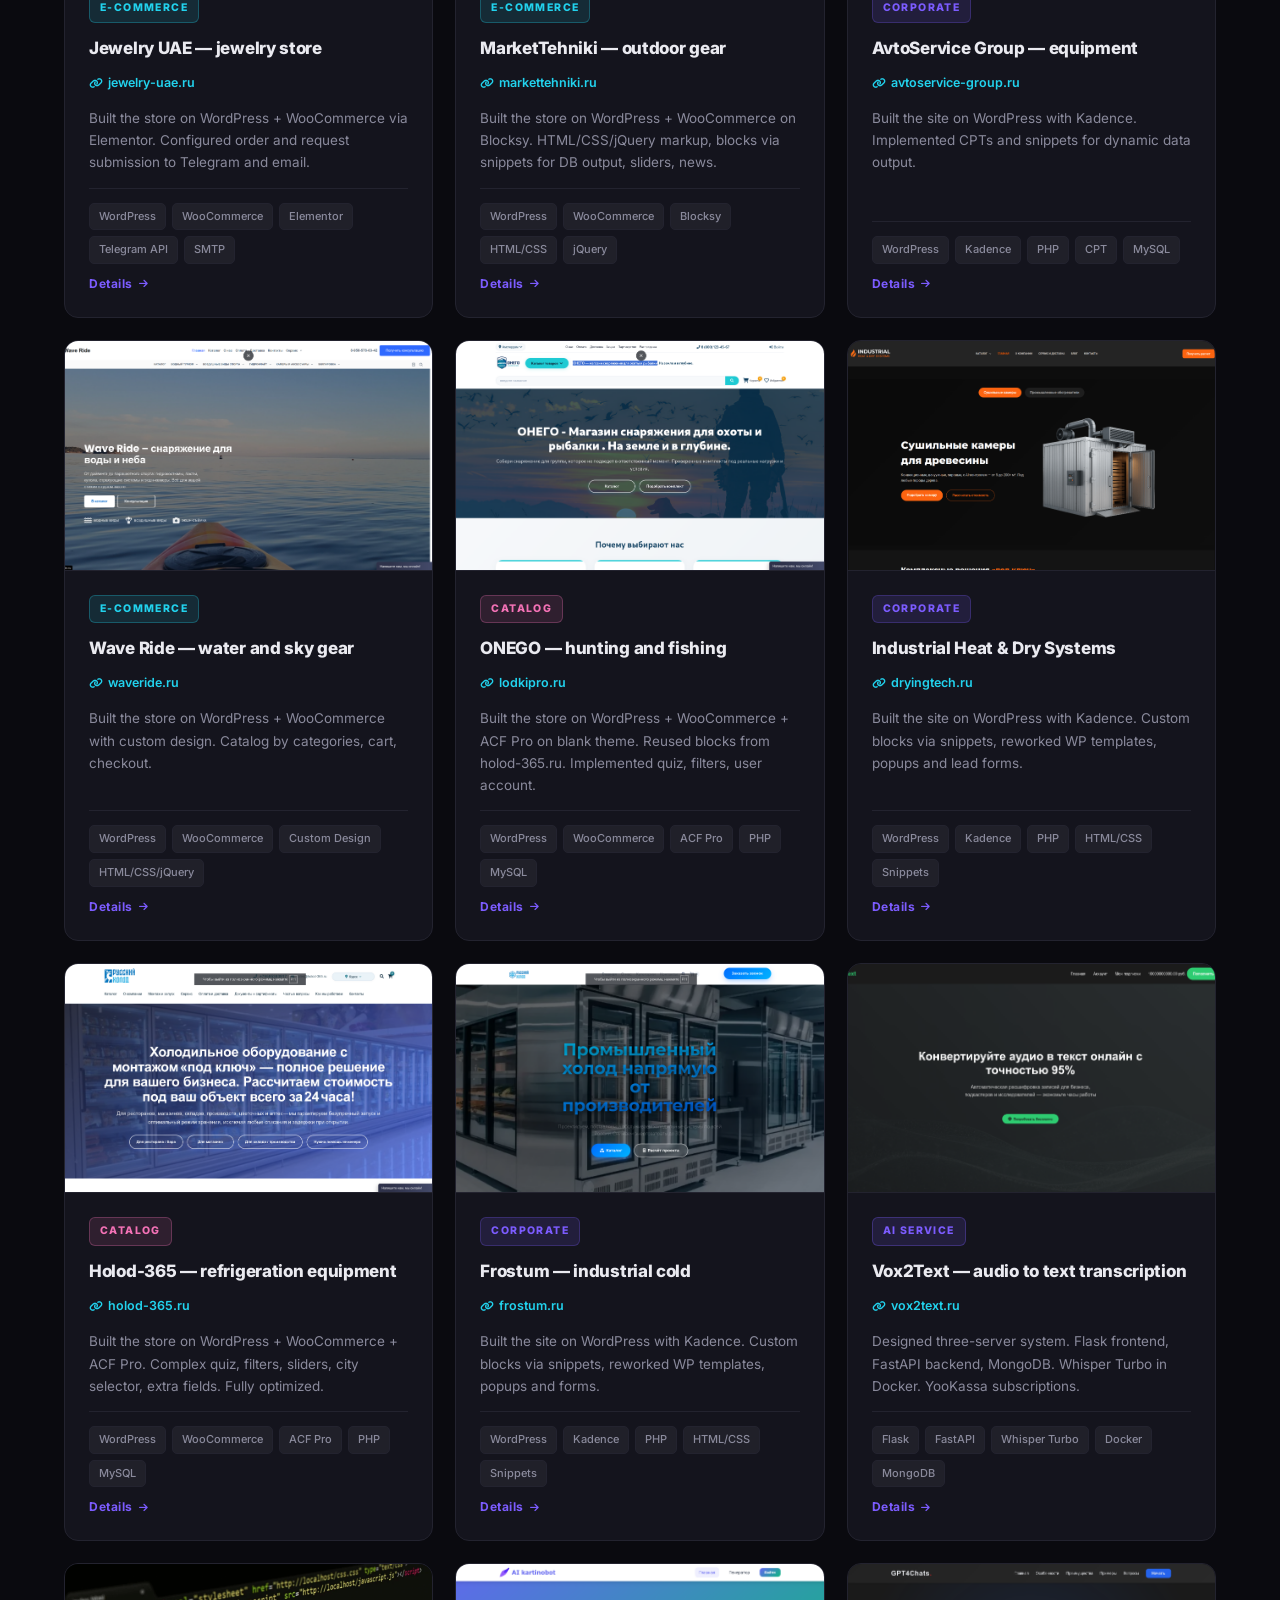
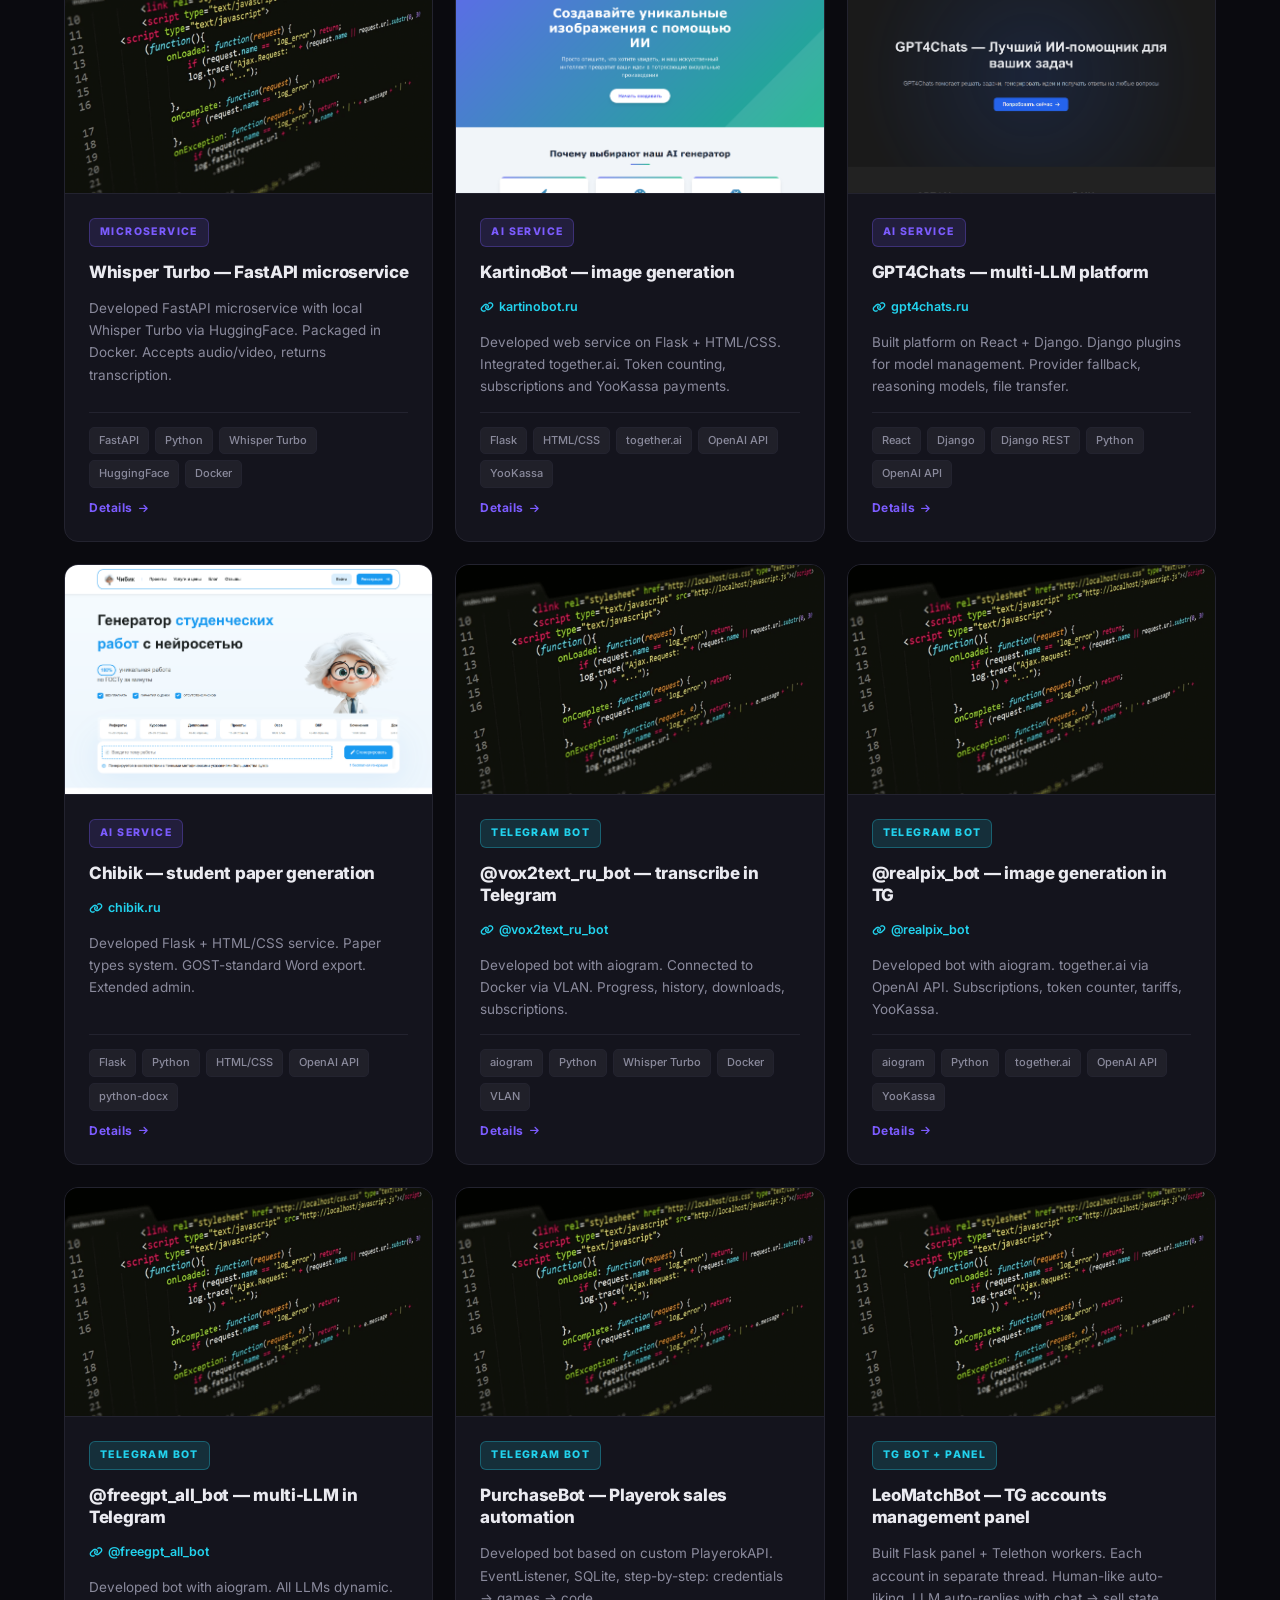
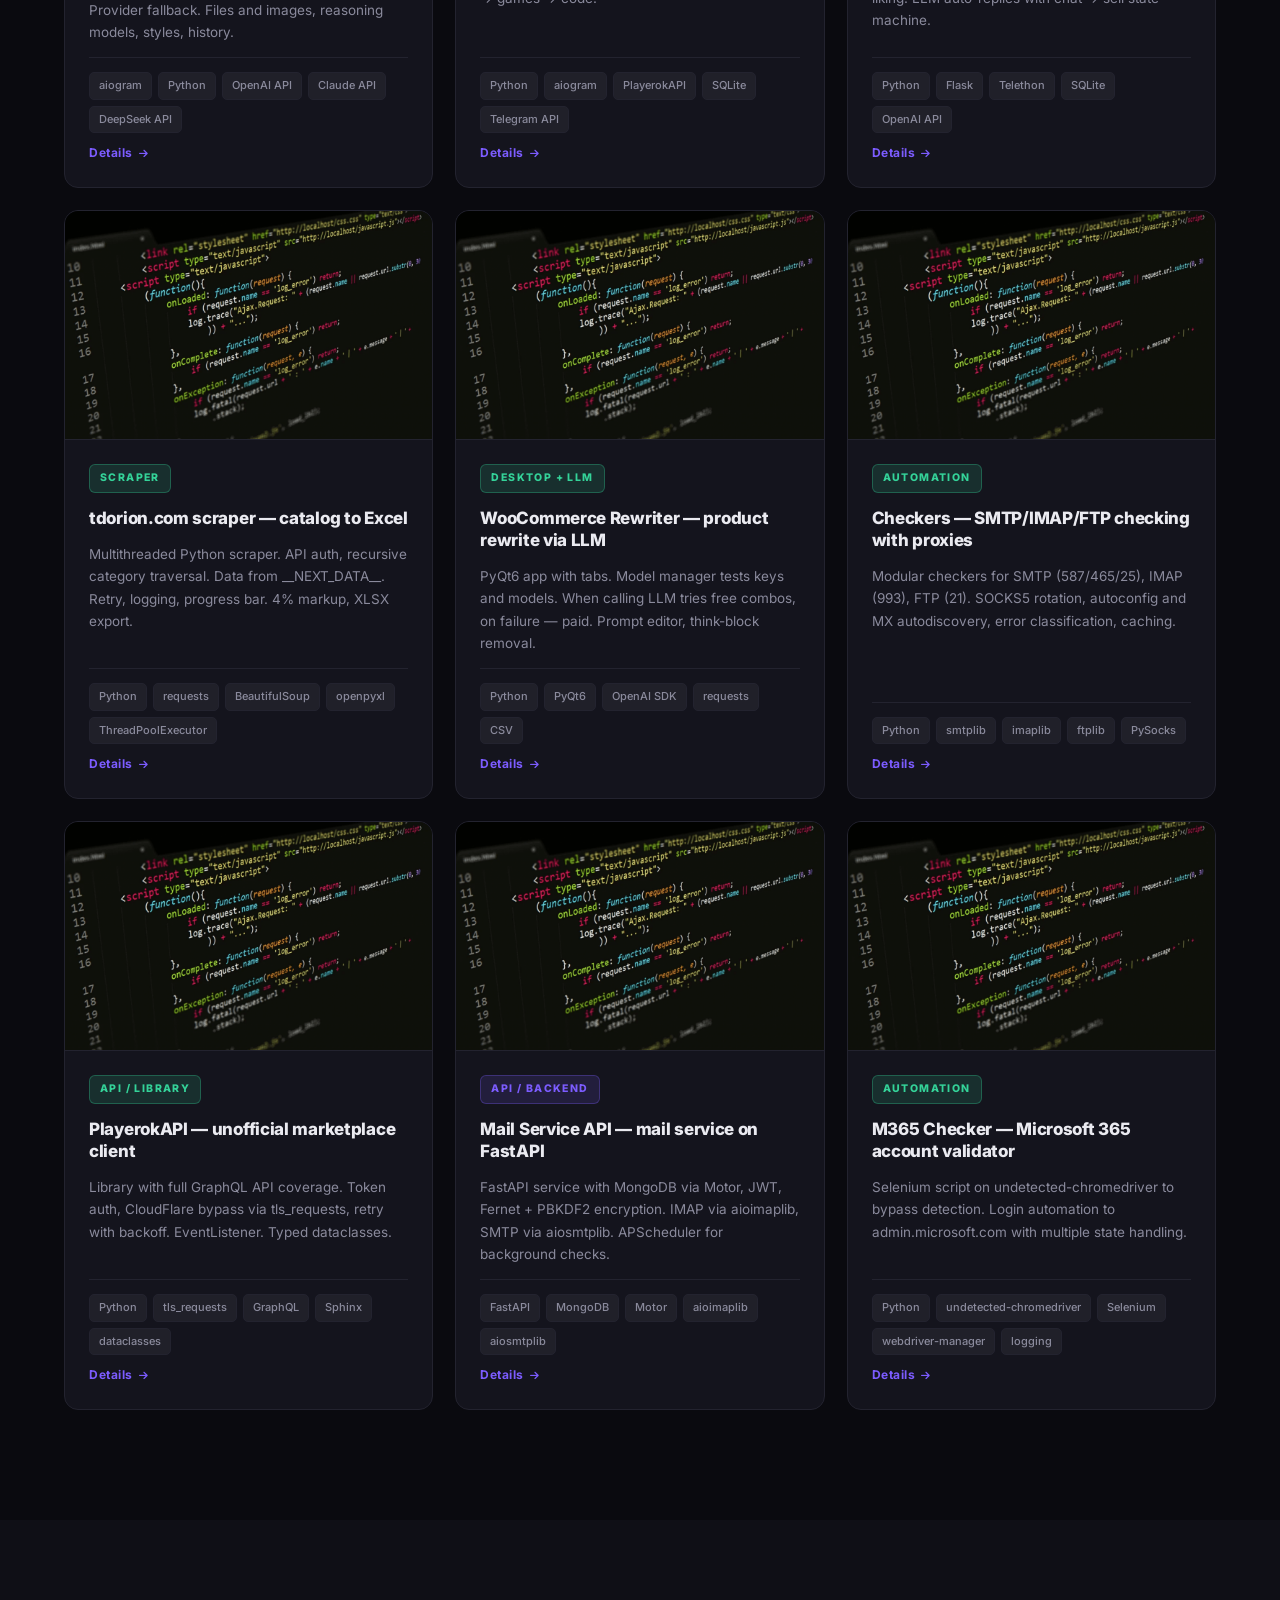
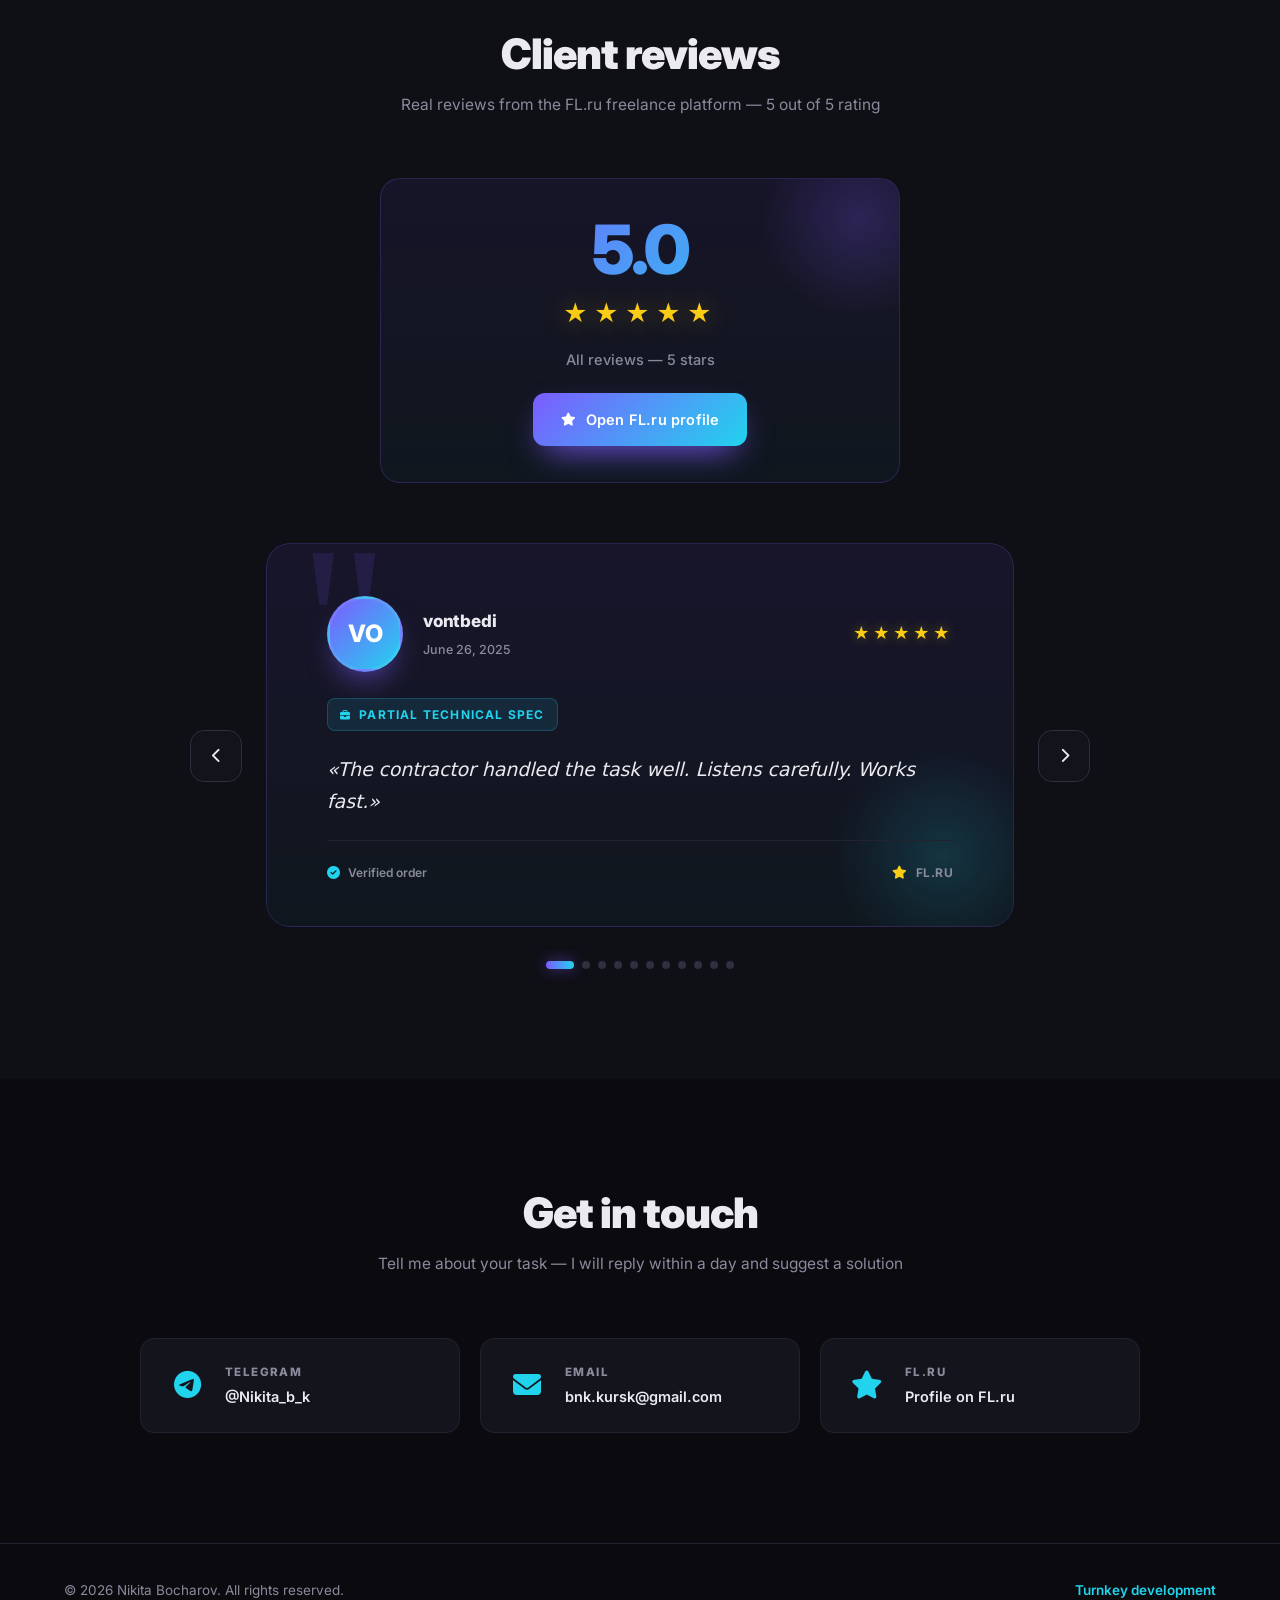
==== commit b458c48f: "Update index.html" ====
--- a/index.html
+++ b/index.html
@@ -3,8 +3,8 @@
 <head>
 <meta charset="UTF-8" />
 <meta name="viewport" content="width=device-width, initial-scale=1.0" />
-<title>Full-Stack Developer — Portfolio</title>
-<meta name="description" content="Разработка под ключ: Python, React, WordPress, парсинг, боты, AI, серверы и базы данных." />
+<title>Никита Бочаров — Full-stack разработчик</title>
+<meta name="description" content="Никита Бочаров — Full-stack разработчик. Python, React, WordPress, парсинг, боты, AI, серверы и базы данных. 150+ проектов, оценка 5 из 5 на FL.ru." />
 <link rel="preconnect" href="https://fonts.googleapis.com">
 <link rel="preconnect" href="https://fonts.gstatic.com" crossorigin>
 <link href="https://fonts.googleapis.com/css2?family=Inter:wght@400;500;600;700;800;900&display=swap" rel="stylesheet">
@@ -35,7 +35,7 @@
 .header{position:fixed;top:0;left:0;right:0;z-index:100;padding:18px 0;transition:all .3s ease}
 .header.scrolled{padding:10px 0;background:rgba(10,10,15,.85);backdrop-filter:blur(14px);-webkit-backdrop-filter:blur(14px);border-bottom:1px solid var(--border)}
 .header__inner{display:flex;align-items:center;justify-content:space-between;gap:20px}
-.logo{display:flex;align-items:center;gap:10px;font-weight:800;letter-spacing:1.2px;font-size:14px}
+.logo{display:flex;align-items:center;gap:10px;font-weight:800;letter-spacing:1.2px;font-size:14px;text-transform:uppercase}
 .logo__dot{width:10px;height:10px;border-radius:50%;background:linear-gradient(135deg,var(--accent),var(--accent-2));box-shadow:0 0 16px var(--accent)}
 .nav{display:flex;gap:2px}
 .nav__link{padding:9px 14px;font-size:13.5px;color:var(--muted);border-radius:8px;transition:all .2s;font-weight:500}
@@ -46,14 +46,70 @@
 .burger{display:none;font-size:18px;padding:8px;color:var(--text)}
 
 /* Hero */
-.hero{position:relative;min-height:100vh;display:flex;align-items:center;padding:130px 0 80px;overflow:hidden}
+.hero{position:relative;min-height:100vh;display:flex;align-items:center;padding:140px 0 80px;overflow:hidden}
 .hero__glow{position:absolute;border-radius:50%;filter:blur(130px);opacity:.32;pointer-events:none;z-index:0}
 .hero__glow--1{width:520px;height:520px;background:var(--accent);top:-120px;left:-180px}
 .hero__glow--2{width:520px;height:520px;background:var(--accent-2);bottom:-180px;right:-180px;opacity:.22}
 .hero__inner{position:relative;z-index:2;text-align:center}
+
+.hero__photo-wrap{position:relative;display:inline-block;margin-bottom:32px;padding:18px}
+.hero__photo-ring{
+  position:absolute;inset:0;border-radius:50%;
+  border:1.5px dashed rgba(124,92,255,.45);
+  animation:ringSpin 24s linear infinite;
+  pointer-events:none;
+}
+.hero__photo-ring::before{
+  content:'';position:absolute;top:-4px;left:50%;width:8px;height:8px;
+  border-radius:50%;background:linear-gradient(135deg,var(--accent),var(--accent-2));
+  box-shadow:0 0 14px var(--accent);transform:translateX(-50%);
+}
+@keyframes ringSpin{from{transform:rotate(0)}to{transform:rotate(360deg)}}
+
+.hero__photo{
+  position:relative;width:200px;height:200px;border-radius:50%;padding:5px;
+  background:linear-gradient(135deg,var(--accent),var(--accent-2),var(--accent-3));
+  box-shadow:0 24px 60px -22px var(--accent);
+}
+.hero__photo::after{
+  content:'';position:absolute;inset:0;border-radius:50%;
+  background:radial-gradient(circle at 50% 0%,rgba(255,255,255,.15),transparent 60%);
+  pointer-events:none;
+}
+.hero__photo img{width:100%;height:100%;border-radius:50%;object-fit:cover;display:block;border:3px solid var(--bg)}
+
+.hero__float{
+  position:absolute;display:flex;align-items:center;gap:12px;
+  padding:12px 18px;border-radius:14px;
+  background:rgba(20,20,29,.92);
+  backdrop-filter:blur(12px);-webkit-backdrop-filter:blur(12px);
+  border:1px solid var(--border-hi);
+  box-shadow:0 20px 40px -18px rgba(0,0,0,.8);
+  white-space:nowrap;z-index:3;
+  animation:floatY 4s ease-in-out infinite;
+}
+.hero__float--rating{top:-4px;left:-70px;animation-delay:0s}
+.hero__float--projects{bottom:6px;right:-90px;animation-delay:.8s}
+@keyframes floatY{0%,100%{transform:translateY(0)}50%{transform:translateY(-8px)}}
+.hero__float i{
+  display:inline-flex;align-items:center;justify-content:center;
+  width:34px;height:34px;border-radius:10px;
+  background:linear-gradient(135deg,rgba(124,92,255,.22),rgba(34,211,238,.22));
+  color:var(--accent-2);font-size:14px;flex-shrink:0;
+}
+.hero__float--rating i{background:linear-gradient(135deg,rgba(250,204,21,.2),rgba(244,114,182,.2));color:#facc15}
+.hero__float-text{display:flex;flex-direction:column;line-height:1.15;text-align:left}
+.hero__float-text strong{font-size:15px;font-weight:800;color:var(--text);letter-spacing:-.2px}
+.hero__float-text span{font-size:10.5px;color:var(--muted);font-weight:600;letter-spacing:.5px;text-transform:uppercase}
+
+.hero__name{font-size:clamp(26px,3.2vw,38px);font-weight:900;letter-spacing:-1px;margin-bottom:14px;color:#fff}
+.hero__name span{
+  background:linear-gradient(135deg,var(--accent) 30%,var(--accent-2));
+  -webkit-background-clip:text;background-clip:text;color:transparent;
+}
 .hero__badge{display:inline-flex;align-items:center;gap:9px;padding:9px 18px;border-radius:999px;border:1px solid var(--border);background:rgba(255,255,255,.03);font-size:12.5px;color:var(--muted);margin-bottom:26px;font-weight:500;letter-spacing:.3px}
 .hero__badge i{color:var(--accent-2)}
-.hero__title{font-size:clamp(30px,5.4vw,64px);line-height:1.08;font-weight:900;letter-spacing:-1.4px;background:linear-gradient(135deg,#fff 25%,var(--accent) 65%,var(--accent-2));-webkit-background-clip:text;background-clip:text;color:transparent;max-width:960px;margin:0 auto 26px}
+.hero__title{font-size:clamp(28px,5vw,58px);line-height:1.08;font-weight:900;letter-spacing:-1.4px;background:linear-gradient(135deg,#fff 25%,var(--accent) 65%,var(--accent-2));-webkit-background-clip:text;background-clip:text;color:transparent;max-width:960px;margin:0 auto 26px}
 .hero__subtitle{font-size:clamp(15px,1.55vw,18px);color:var(--muted);max-width:760px;margin:0 auto 40px;line-height:1.7}
 .hero__cta{display:flex;gap:14px;justify-content:center;flex-wrap:wrap}
 .btn{display:inline-flex;align-items:center;gap:10px;padding:15px 28px;border-radius:12px;font-size:14.5px;font-weight:600;transition:all .25s ease;letter-spacing:.2px}
@@ -65,7 +121,7 @@
 .hero__stats{display:grid;grid-template-columns:repeat(4,1fr);gap:18px;margin-top:80px;max-width:820px;margin-left:auto;margin-right:auto}
 .stat{padding:22px 12px;border-radius:var(--radius);border:1px solid var(--border);background:rgba(255,255,255,.02);transition:border-color .25s}
 .stat:hover{border-color:var(--border-hi)}
-.stat__value{font-size:30px;font-weight:900;background:linear-gradient(135deg,var(--accent),var(--accent-2));-webkit-background-clip:text;background-clip:text;color:transparent;letter-spacing:-.5px}
+.stat__value{font-size:28px;font-weight:900;background:linear-gradient(135deg,var(--accent),var(--accent-2));-webkit-background-clip:text;background-clip:text;color:transparent;letter-spacing:-.5px}
 .stat__label{font-size:12.5px;color:var(--muted);margin-top:5px;font-weight:500}
 
 /* Sections */
@@ -154,15 +210,131 @@
 .case-card__more i{font-size:10px;transition:transform .3s}
 .case-card:hover .case-card__more i{transform:translateX(4px)}
 
+/* ============ REVIEWS SLIDER ============ */
+.reviews-header{max-width:520px;margin:0 auto 60px;padding:36px 32px;border-radius:20px;background:linear-gradient(180deg,rgba(124,92,255,.08),rgba(34,211,238,.04));border:1px solid rgba(124,92,255,.22);text-align:center;position:relative;overflow:hidden}
+.reviews-header::before{content:'';position:absolute;top:-60px;right:-60px;width:200px;height:200px;border-radius:50%;background:radial-gradient(circle,rgba(124,92,255,.22),transparent 70%);pointer-events:none}
+.reviews-header__score{font-size:68px;font-weight:900;line-height:1;background:linear-gradient(135deg,var(--accent),var(--accent-2));-webkit-background-clip:text;background-clip:text;color:transparent;letter-spacing:-2.5px;margin-bottom:12px;position:relative}
+.reviews-header__stars{color:#facc15;font-size:24px;letter-spacing:6px;margin-bottom:14px;position:relative;text-shadow:0 0 24px rgba(250,204,21,.35)}
+.reviews-header__sub{color:var(--muted);font-size:14.5px;margin-bottom:22px;font-weight:500;position:relative}
+
+.reviews-slider{position:relative;max-width:900px;margin:0 auto;padding:0 76px}
+.reviews-slider__viewport{overflow:hidden;border-radius:24px}
+.reviews-slider__track{display:flex;transition:transform .7s cubic-bezier(.16,1,.3,1);will-change:transform;cursor:grab;align-items:stretch}
+.reviews-slider__track:active{cursor:grabbing}
+.review-slide{flex:0 0 100%;min-width:100%;display:flex}
+.review-card{
+  padding:52px 60px 44px;
+  background:linear-gradient(180deg,rgba(124,92,255,.09),rgba(34,211,238,.04));
+  border:1px solid rgba(124,92,255,.22);
+  border-radius:24px;
+  position:relative;overflow:hidden;
+  width:100%;
+  display:flex;flex-direction:column;
+}
+.review-card::before{
+  content:'"';position:absolute;top:-30px;left:32px;
+  font-family:Georgia,'Times New Roman',serif;
+  font-size:220px;line-height:1;
+  color:rgba(124,92,255,.13);
+  pointer-events:none;user-select:none;
+}
+.review-card::after{
+  content:'';position:absolute;bottom:-40px;right:-40px;width:220px;height:220px;
+  border-radius:50%;background:radial-gradient(circle,rgba(34,211,238,.16),transparent 70%);
+  pointer-events:none;
+}
+.review-card__top{display:flex;align-items:center;gap:20px;margin-bottom:26px;position:relative;z-index:1}
+.review-card__avatar{
+  width:76px;height:76px;border-radius:50%;
+  background:linear-gradient(135deg,var(--accent),var(--accent-2));
+  color:#fff;display:flex;align-items:center;justify-content:center;
+  font-weight:800;font-size:24px;letter-spacing:-.5px;flex-shrink:0;
+  box-shadow:0 16px 34px -16px var(--accent);
+  border:3px solid rgba(255,255,255,.08);
+}
+.review-card__head-info{flex:1;min-width:0}
+.review-card__name{font-weight:800;font-size:17px;color:var(--text);margin-bottom:4px;letter-spacing:-.2px}
+.review-card__date{font-size:12.5px;color:var(--muted);font-weight:500}
+.review-card__stars{
+  color:#facc15;font-size:16px;letter-spacing:3px;
+  flex-shrink:0;text-shadow:0 0 12px rgba(250,204,21,.4);
+}
+.review-card__project{
+  display:inline-flex;align-items:center;gap:8px;
+  font-size:12px;color:var(--accent-2);font-weight:700;
+  text-transform:uppercase;letter-spacing:1.2px;
+  padding:6px 12px;border-radius:8px;
+  background:rgba(34,211,238,.1);
+  border:1px solid rgba(34,211,238,.22);
+  margin-bottom:22px;align-self:flex-start;
+  position:relative;z-index:1;
+}
+.review-card__project i{font-size:10px}
+.review-card__text{
+  color:var(--text);font-size:19px;line-height:1.7;
+  font-weight:400;font-style:italic;
+  position:relative;z-index:1;flex:1;
+  letter-spacing:-.1px;
+}
+.review-card__footer{
+  display:flex;justify-content:space-between;align-items:center;
+  padding-top:22px;margin-top:22px;
+  border-top:1px solid var(--border);
+  position:relative;z-index:1;
+}
+.review-card__verified{
+  display:flex;align-items:center;gap:8px;
+  font-size:12px;color:var(--muted);font-weight:600;
+}
+.review-card__verified i{color:var(--accent-2);font-size:13px}
+.review-card__source{
+  display:flex;align-items:center;gap:8px;
+  font-size:12px;color:var(--muted);font-weight:700;
+  letter-spacing:.5px;text-transform:uppercase;
+}
+.review-card__source i{color:#facc15;font-size:13px}
+
+.reviews-slider__arrow{
+  position:absolute;top:50%;transform:translateY(-50%);
+  width:52px;height:52px;border-radius:14px;
+  background:rgba(20,20,29,.9);
+  backdrop-filter:blur(12px);-webkit-backdrop-filter:blur(12px);
+  border:1px solid var(--border-hi);
+  color:var(--text);font-size:15px;
+  display:flex;align-items:center;justify-content:center;
+  transition:all .25s ease;z-index:5;
+}
+.reviews-slider__arrow:hover{background:linear-gradient(135deg,var(--accent),var(--accent-2));border-color:transparent;color:#fff;transform:translateY(-50%) scale(1.06);box-shadow:0 14px 30px -12px var(--accent)}
+.reviews-slider__arrow:active{transform:translateY(-50%) scale(.98)}
+.reviews-slider__arrow--prev{left:0}
+.reviews-slider__arrow--next{right:0}
+
+.reviews-slider__nav{
+  display:flex;justify-content:center;align-items:center;gap:22px;
+  margin-top:34px;
+}
+.reviews-slider__dots{display:flex;gap:8px;align-items:center;flex-wrap:wrap;justify-content:center;max-width:100%}
+.reviews-slider__dot{
+  width:8px;height:8px;border-radius:50%;
+  background:var(--border-hi);transition:all .3s ease;
+  cursor:pointer;border:none;padding:0;
+}
+.reviews-slider__dot:hover{background:var(--muted)}
+.reviews-slider__dot.active{
+  width:28px;border-radius:4px;
+  background:linear-gradient(90deg,var(--accent),var(--accent-2));
+  box-shadow:0 0 14px rgba(124,92,255,.5);
+}
+
 /* Contact */
-.contact{display:grid;grid-template-columns:repeat(2,1fr);gap:24px;max-width:800px;margin:0 auto}
-.contact__link{display:flex;align-items:center;gap:20px;padding:26px 30px;background:var(--card);border:1px solid var(--border);border-radius:var(--radius);transition:all .25s ease}
+.contact{display:grid;grid-template-columns:repeat(auto-fit,minmax(240px,1fr));gap:20px;max-width:1000px;margin:0 auto}
+.contact__link{display:flex;align-items:center;gap:18px;padding:24px 26px;background:var(--card);border:1px solid var(--border);border-radius:var(--radius);transition:all .25s ease}
 .contact__link:hover{border-color:var(--accent);transform:translateY(-4px);box-shadow:0 20px 44px -20px var(--accent)}
-.contact__link i:first-child{font-size:30px;width:44px;text-align:center;color:var(--accent-2)}
+.contact__link i:first-child{font-size:28px;width:40px;text-align:center;color:var(--accent-2)}
 .contact__link:hover i:first-child{color:var(--accent)}
-.contact__link-info{display:flex;flex-direction:column;gap:4px}
-.contact__link-title{font-size:12px;font-weight:800;letter-spacing:1.4px;text-transform:uppercase;color:var(--muted)}
-.contact__link-value{font-size:15.5px;font-weight:600;color:var(--text);word-break:break-all}
+.contact__link-info{display:flex;flex-direction:column;gap:4px;min-width:0}
+.contact__link-title{font-size:11.5px;font-weight:800;letter-spacing:1.4px;text-transform:uppercase;color:var(--muted)}
+.contact__link-value{font-size:14.5px;font-weight:600;color:var(--text);word-break:break-all}
 
 /* Footer */
 .footer{padding:36px 0;border-top:1px solid var(--border);background:var(--bg)}
@@ -198,17 +370,23 @@
 .modal__stack span{font-size:12px;padding:6px 12px;border-radius:7px;background:rgba(124,92,255,.1);color:var(--accent);border:1px solid rgba(124,92,255,.25);font-weight:600}
 .modal__stats{display:grid;grid-template-columns:repeat(auto-fit,minmax(140px,1fr));gap:14px;margin-top:16px}
 .modal__stat{padding:18px;border-radius:12px;background:var(--card);border:1px solid var(--border);text-align:center}
-.modal__stat-value{font-size:22px;font-weight:900;background:linear-gradient(135deg,var(--accent),var(--accent-2));-webkit-background-clip:text;background-clip:text;color:transparent;letter-spacing:-.5px}
+.modal__stat-value{font-size:20px;font-weight:900;background:linear-gradient(135deg,var(--accent),var(--accent-2));-webkit-background-clip:text;background-clip:text;color:transparent;letter-spacing:-.5px}
 .modal__stat-label{font-size:11.5px;color:var(--muted);margin-top:4px;font-weight:500}
 
 /* Responsive */
+@media (max-width:1024px){
+  .hero__float--rating{left:-30px}
+  .hero__float--projects{right:-50px}
+}
 @media (max-width:960px){
   .about{grid-template-columns:1fr;gap:30px}
-  .contact{grid-template-columns:1fr;max-width:500px}
   .hero__stats{grid-template-columns:repeat(2,1fr);margin-top:60px}
   .section{padding:80px 0}
   .modal__body{padding:30px 24px 32px}
   .modal__close{top:12px;right:12px;width:38px;height:38px}
+  .reviews-slider{padding:0 60px}
+  .review-card{padding:40px 36px 34px}
+  .review-card__text{font-size:17px}
 }
 @media (max-width:760px){
   .burger{display:inline-flex}
@@ -216,10 +394,42 @@
   .nav.open{right:0}
   .nav__link{padding:14px 16px;text-align:left;font-size:15.5px}
   .section{padding:70px 0}
-  .hero{padding:110px 0 60px}
+  .hero{padding:120px 0 60px}
+  .hero__photo{width:160px;height:160px}
+  .hero__photo-wrap{padding:14px}
+  .hero__float{padding:10px 14px;gap:10px}
+  .hero__float i{width:28px;height:28px;font-size:12px;border-radius:8px}
+  .hero__float-text strong{font-size:13px}
+  .hero__float-text span{font-size:9px}
+  .hero__float--rating{top:-10px;left:-20px}
+  .hero__float--projects{bottom:-2px;right:-24px}
   .ai__note{padding:26px}
   .cases-grid{grid-template-columns:1fr}
   .modal{padding:20px 12px}
+  .reviews-header{padding:28px 22px}
+  .reviews-header__score{font-size:56px}
+  .reviews-header__stars{font-size:20px;letter-spacing:4px}
+  .reviews-slider{padding:0}
+  .reviews-slider__arrow{width:44px;height:44px;font-size:13px}
+  .reviews-slider__arrow--prev{left:8px}
+  .reviews-slider__arrow--next{right:8px}
+  .review-card{padding:32px 24px 28px;border-radius:20px}
+  .review-card::before{font-size:150px;top:-20px;left:18px}
+  .review-card__top{gap:14px;margin-bottom:18px}
+  .review-card__avatar{width:60px;height:60px;font-size:19px;border-width:2px}
+  .review-card__name{font-size:15px}
+  .review-card__stars{font-size:13px;letter-spacing:2px}
+  .review-card__text{font-size:15.5px;line-height:1.65}
+  .review-card__project{font-size:10.5px;padding:5px 10px;margin-bottom:16px}
+  .review-card__footer{padding-top:16px;margin-top:16px;flex-direction:column;align-items:flex-start;gap:10px}
+  .reviews-slider__dot{width:6px;height:6px}
+  .reviews-slider__dot.active{width:22px}
+}
+@media (max-width:420px){
+  .hero__float--rating{top:-14px;left:-8px}
+  .hero__float--projects{bottom:-6px;right:-8px}
+  .hero__float{padding:8px 12px;gap:8px}
+  .hero__float-text strong{font-size:12px}
 }
 </style>
 </head>
@@ -229,7 +439,7 @@
   <div class="container header__inner">
     <a href="#top" class="logo" onclick="scrollTop(event)">
       <span class="logo__dot"></span>
-      <span>DEV.PORTFOLIO</span>
+      <span data-ru="Никита Бочаров" data-en="Nikita Bocharov">Никита Бочаров</span>
     </a>
     <nav class="nav" id="nav">
       <a class="nav__link" href="#about" data-ru="Обо мне" data-en="About">Обо мне</a>
@@ -237,6 +447,7 @@
       <a class="nav__link" href="#ai" data-ru="AI / ML" data-en="AI / ML">AI / ML</a>
       <a class="nav__link" href="#services" data-ru="Услуги" data-en="Services">Услуги</a>
       <a class="nav__link" href="#cases" data-ru="Кейсы" data-en="Cases">Кейсы</a>
+      <a class="nav__link" href="#reviews" data-ru="Отзывы" data-en="Reviews">Отзывы</a>
       <a class="nav__link" href="#contact" data-ru="Контакты" data-en="Contact">Контакты</a>
     </nav>
     <div class="header__actions">
@@ -255,63 +466,89 @@
   <div class="hero__glow hero__glow--1"></div>
   <div class="hero__glow hero__glow--2"></div>
   <div class="container hero__inner">
-    <div class="hero__badge reveal">
+    <div class="hero__photo-wrap reveal">
+      <div class="hero__photo-ring"></div>
+      <div class="hero__photo">
+        <img src="./assets/f_2966aa6f1dfb241c.jpeg" alt="Никита Бочаров" onerror="this.onerror=null;this.style.display='none';this.parentNode.innerHTML='<div style=&quot;width:100%;height:100%;border-radius:50%;background:linear-gradient(135deg,#7c5cff,#22d3ee);display:flex;align-items:center;justify-content:center;font-size:72px;font-weight:900;color:#fff&quot;>НБ</div>'">
+      </div>
+      <div class="hero__float hero__float--rating">
+        <i class="fa-solid fa-star"></i>
+        <div class="hero__float-text">
+          <strong>5.0</strong>
+          <span>FL.ru</span>
+        </div>
+      </div>
+      <div class="hero__float hero__float--projects">
+        <i class="fa-solid fa-briefcase"></i>
+        <div class="hero__float-text">
+          <strong>150+</strong>
+          <span data-ru="проектов" data-en="projects">проектов</span>
+        </div>
+      </div>
+    </div>
+
+    <h1 class="hero__name reveal d1">
+      <span data-ru="Никита" data-en="Nikita">Никита</span> <span data-ru="Бочаров" data-en="Bocharov">Бочаров</span>
+    </h1>
+    <div class="hero__badge reveal d1">
       <i class="fa-solid fa-rocket"></i>
-      <span data-ru="Full-stack разработчик" data-en="Full-stack developer">Full-stack developer</span>
-    </div>
-    <h1 class="hero__title reveal d1"
+      <span data-ru="Full-stack разработчик" data-en="Full-stack developer">Full-stack разработчик</span>
+    </div>
+    <h2 class="hero__title reveal d2"
       data-ru="Разработка под ключ — от идеи до продакшена"
       data-en="Turnkey development — from idea to production">
-      Turnkey development — from idea to production
-    </h1>
-    <p class="hero__subtitle reveal d2"
+      Разработка под ключ — от идеи до продакшена
+    </h2>
+    <p class="hero__subtitle reveal d3"
       data-ru="Python, React, WordPress, парсинг, боты, AI-интеграции, серверы и базы данных. Беру проект целиком: аналитика, дизайн, код, деплой, поддержка."
       data-en="Python, React, WordPress, scraping, bots, AI integrations, servers and databases. I take the whole project: analysis, design, code, deploy, support.">
-      Python, React, WordPress, scraping, bots, AI integrations, servers and databases. I take the whole project: analysis, design, code, deploy, support.
+      Python, React, WordPress, парсинг, боты, AI-интеграции, серверы и базы данных. Беру проект целиком: аналитика, дизайн, код, деплой, поддержка.
     </p>
-    <div class="hero__cta reveal d3">
+    <div class="hero__cta reveal d4">
       <a href="#contact" class="btn btn--primary">
-        <span data-ru="Обсудить проект" data-en="Discuss a project">Discuss a project</span>
+        <span data-ru="Обсудить проект" data-en="Discuss a project">Обсудить проект</span>
         <i class="fa-solid fa-arrow-right"></i>
       </a>
-      <a href="#cases" class="btn btn--ghost">
-        <span data-ru="Смотреть кейсы" data-en="View cases">View cases</span>
+      <a href="https://www.fl.ru/users/nikita3363/portfolio/" target="_blank" rel="noreferrer" class="btn btn--ghost">
+        <i class="fa-solid fa-star"></i>
+        <span data-ru="Профиль на FL.ru" data-en="FL.ru profile">Профиль на FL.ru</span>
       </a>
     </div>
-    <div class="hero__stats reveal d4">
-      <div class="stat"><div class="stat__value">7+</div><div class="stat__label" data-ru="лет в разработке" data-en="years in development">years in development</div></div>
-      <div class="stat"><div class="stat__value">150+</div><div class="stat__label" data-ru="проектов сдано" data-en="projects delivered">projects delivered</div></div>
-      <div class="stat"><div class="stat__value">8</div><div class="stat__label" data-ru="стеков технологий" data-en="tech stacks">tech stacks</div></div>
-      <div class="stat"><div class="stat__value">24/7</div><div class="stat__label" data-ru="на связи" data-en="available">available</div></div>
+    <div class="hero__stats reveal d5">
+      <div class="stat"><div class="stat__value">7+</div><div class="stat__label" data-ru="лет в разработке" data-en="years in development">лет в разработке</div></div>
+      <div class="stat"><div class="stat__value">150+</div><div class="stat__label" data-ru="проектов сдано" data-en="projects delivered">проектов сдано</div></div>
+      <div class="stat"><div class="stat__value">5.0</div><div class="stat__label" data-ru="оценка на FL.ru" data-en="rating on FL.ru">оценка на FL.ru</div></div>
+      <div class="stat"><div class="stat__value">24/7</div><div class="stat__label" data-ru="на связи" data-en="available">на связи</div></div>
     </div>
   </div>
 </section>
 
 <section class="section" id="about">
   <div class="container">
-    <h2 class="section__title reveal" data-ru="Обо мне" data-en="About me">About me</h2>
+    <h2 class="section__title reveal" data-ru="Обо мне" data-en="About me">Обо мне</h2>
     <div class="about">
       <div class="about__text reveal d1">
         <p class="about__lead"
-          data-ru="Я — разработчик полного цикла. Работаю с проектами любой сложности: от лендинга до высоконагруженных веб-приложений, AI-сервисов, автоматизации и серверной инфраструктуры."
-          data-en="I am a full-cycle developer working on projects of any complexity — from a landing page to high-load web apps, AI services, automation and server infrastructure.">
-          I am a full-cycle developer working on projects of any complexity — from a landing page to high-load web apps, AI services, automation and server infrastructure.
+          data-ru="Меня зовут Никита Бочаров, я — разработчик полного цикла. Работаю с проектами любой сложности: от лендинга до высоконагруженных веб-приложений, AI-сервисов, автоматизации и серверной инфраструктуры."
+          data-en="My name is Nikita Bocharov, I am a full-cycle developer working on projects of any complexity — from a landing page to high-load web apps, AI services, automation and server infrastructure.">
+          Меня зовут Никита Бочаров, я — разработчик полного цикла. Работаю с проектами любой сложности: от лендинга до высоконагруженных веб-приложений, AI-сервисов, автоматизации и серверной инфраструктуры.
         </p>
         <p data-ru="Начинал с вёрстки и WordPress, затем ушёл в Python-бэкенд, автоматизацию и парсинг, а сегодня плотно работаю с нейросетями, базами данных и настройкой серверов. Всегда довожу проект до конца и остаюсь на связи после сдачи."
           data-en="I started with markup and WordPress, then moved into Python backend, automation and scraping. Today I work heavily with neural networks, databases and server configuration. I always finish what I start and stay in touch after delivery.">
-          I started with markup and WordPress, then moved into Python backend, automation and scraping. Today I work heavily with neural networks, databases and server configuration. I always finish what I start and stay in touch after delivery.
+          Начинал с вёрстки и WordPress, затем ушёл в Python-бэкенд, автоматизацию и парсинг, а сегодня плотно работаю с нейросетями, базами данных и настройкой серверов. Всегда довожу проект до конца и остаюсь на связи после сдачи.
         </p>
         <p data-ru="Не боюсь нестандартных задач: если что-то не описано в документации — разберусь, настрою, внедрю. Мой подход — сделать так, чтобы клиент получил работающий результат, а не набор скриптов."
           data-en="I am not afraid of unusual tasks: if it is not documented, I will figure it out, configure it and ship it. My approach is simple — the client gets a working result, not a pile of scripts.">
-          I am not afraid of unusual tasks: if it is not documented, I will figure it out, configure it and ship it. My approach is simple — the client gets a working result, not a pile of scripts.
+          Не боюсь нестандартных задач: если что-то не описано в документации — разберусь, настрою, внедрю. Мой подход — сделать так, чтобы клиент получил работающий результат, а не набор скриптов.
         </p>
       </div>
       <ul class="about__points reveal d2">
-        <li><i class="fa-solid fa-check"></i><span data-ru="Проекты под ключ — от ТЗ до продакшена" data-en="Turnkey projects — from brief to production">Turnkey projects — from brief to production</span></li>
-        <li><i class="fa-solid fa-check"></i><span data-ru="Чистый код, документация, поддержка" data-en="Clean code, documentation, ongoing support">Clean code, documentation, ongoing support</span></li>
-        <li><i class="fa-solid fa-check"></i><span data-ru="Оплата по этапам и фиксированная смета" data-en="Milestone payments and fixed estimate">Milestone payments and fixed estimate</span></li>
-        <li><i class="fa-solid fa-check"></i><span data-ru="Настройка серверов, доменов, SSL и бэкапов" data-en="Server, domain, SSL and backup configuration">Server, domain, SSL and backup configuration</span></li>
-        <li><i class="fa-solid fa-check"></i><span data-ru="Прямая коммуникация без посредников" data-en="Direct communication, no middlemen">Direct communication, no middlemen</span></li>
+        <li><i class="fa-solid fa-check"></i><span data-ru="Проекты под ключ — от ТЗ до продакшена" data-en="Turnkey projects — from brief to production">Проекты под ключ — от ТЗ до продакшена</span></li>
+        <li><i class="fa-solid fa-check"></i><span data-ru="Оценка 5 из 5 на FL.ru" data-en="5 out of 5 rating on FL.ru">Оценка 5 из 5 на FL.ru</span></li>
+        <li><i class="fa-solid fa-check"></i><span data-ru="Чистый код, документация, поддержка" data-en="Clean code, documentation, ongoing support">Чистый код, документация, поддержка</span></li>
+        <li><i class="fa-solid fa-check"></i><span data-ru="Оплата по этапам и фиксированная смета" data-en="Milestone payments and fixed estimate">Оплата по этапам и фиксированная смета</span></li>
+        <li><i class="fa-solid fa-check"></i><span data-ru="Настройка серверов, доменов, SSL и бэкапов" data-en="Server, domain, SSL and backup configuration">Настройка серверов, доменов, SSL и бэкапов</span></li>
+        <li><i class="fa-solid fa-check"></i><span data-ru="Прямая коммуникация без посредников" data-en="Direct communication, no middlemen">Прямая коммуникация без посредников</span></li>
       </ul>
     </div>
   </div>
@@ -319,25 +556,25 @@
 
 <section class="section section--alt" id="skills">
   <div class="container">
-    <h2 class="section__title reveal" data-ru="Навыки и технологии" data-en="Skills and technologies">Skills and technologies</h2>
+    <h2 class="section__title reveal" data-ru="Навыки и технологии" data-en="Skills and technologies">Навыки и технологии</h2>
     <p class="section__subtitle reveal d1"
       data-ru="Полный стек, который закрывает задачи любой сложности — от фронтенда и бэкенда до серверов, баз данных и AI"
       data-en="A full stack covering tasks of any complexity — from frontend and backend to servers, databases and AI">
-      A full stack covering tasks of any complexity — from frontend and backend to servers, databases and AI
+      Полный стек, который закрывает задачи любой сложности — от фронтенда и бэкенда до серверов, баз данных и AI
     </p>
     <div class="skills">
       <div class="skill-card reveal">
         <div class="skill-card__head">
           <span class="skill-card__icon"><i class="fa-brands fa-python"></i></span>
-          <h3 data-ru="Python и бэкенд" data-en="Python & Backend">Python & Backend</h3>
+          <h3 data-ru="Python и бэкенд" data-en="Python & Backend">Python и бэкенд</h3>
         </div>
         <ul class="skill-card__list">
-          <li data-ru="PyQt5 / PySide6 / Tkinter / CustomTkinter — десктопные приложения с интерфейсом" data-en="PyQt5 / PySide6 / Tkinter / CustomTkinter — desktop apps with GUI">PyQt5 / PySide6 / Tkinter / CustomTkinter — desktop apps with GUI</li>
+          <li data-ru="PyQt5 / PySide6 / Tkinter / CustomTkinter — десктопные приложения с интерфейсом" data-en="PyQt5 / PySide6 / Tkinter / CustomTkinter — desktop apps with GUI">PyQt5 / PySide6 / Tkinter / CustomTkinter — десктопные приложения с интерфейсом</li>
           <li data-ru="Flask, Django, Django REST Framework, FastAPI" data-en="Flask, Django, Django REST Framework, FastAPI">Flask, Django, Django REST Framework, FastAPI</li>
-          <li data-ru="Парсинг: BeautifulSoup, Scrapy, Selenium, Playwright, requests, httpx, lxml" data-en="Scraping: BeautifulSoup, Scrapy, Selenium, Playwright, requests, httpx, lxml">Scraping: BeautifulSoup, Scrapy, Selenium, Playwright, requests, httpx, lxml</li>
-          <li data-ru="Антидетект: undetected-chromedriver, fake-useragent, ротация прокси, обход капчи" data-en="Anti-detect: undetected-chromedriver, fake-useragent, proxy rotation, captcha bypass">Anti-detect: undetected-chromedriver, fake-useragent, proxy rotation, captcha bypass</li>
-          <li data-ru="Боты: aiogram, python-telegram-bot, Telethon, discord.py, VK API, WhatsApp" data-en="Bots: aiogram, python-telegram-bot, Telethon, discord.py, VK API, WhatsApp">Bots: aiogram, python-telegram-bot, Telethon, discord.py, VK API, WhatsApp</li>
-          <li data-ru="Автоматизация бизнес-процессов, десктопные утилиты, GUI-инструменты" data-en="Business process automation, desktop utilities, GUI tools">Business process automation, desktop utilities, GUI tools</li>
+          <li data-ru="Парсинг: BeautifulSoup, Scrapy, Selenium, Playwright, requests, httpx, lxml" data-en="Scraping: BeautifulSoup, Scrapy, Selenium, Playwright, requests, httpx, lxml">Парсинг: BeautifulSoup, Scrapy, Selenium, Playwright, requests, httpx, lxml</li>
+          <li data-ru="Антидетект: undetected-chromedriver, fake-useragent, ротация прокси, обход капчи" data-en="Anti-detect: undetected-chromedriver, fake-useragent, proxy rotation, captcha bypass">Антидетект: undetected-chromedriver, fake-useragent, ротация прокси, обход капчи</li>
+          <li data-ru="Боты: aiogram, python-telegram-bot, Telethon, discord.py, VK API, WhatsApp" data-en="Bots: aiogram, python-telegram-bot, Telethon, discord.py, VK API, WhatsApp">Боты: aiogram, python-telegram-bot, Telethon, discord.py, VK API, WhatsApp</li>
+          <li data-ru="Автоматизация бизнес-процессов, десктопные утилиты, GUI-инструменты" data-en="Business process automation, desktop utilities, GUI tools">Автоматизация бизнес-процессов, десктопные утилиты, GUI-инструменты</li>
         </ul>
       </div>
 
@@ -351,114 +588,114 @@
           <li data-ru="JavaScript (ES6+), TypeScript, jQuery" data-en="JavaScript (ES6+), TypeScript, jQuery">JavaScript (ES6+), TypeScript, jQuery</li>
           <li data-ru="React, Next.js, Vite" data-en="React, Next.js, Vite">React, Next.js, Vite</li>
           <li data-ru="Swiper, Slick, GSAP, AOS, Three.js, Locomotive Scroll" data-en="Swiper, Slick, GSAP, AOS, Three.js, Locomotive Scroll">Swiper, Slick, GSAP, AOS, Three.js, Locomotive Scroll</li>
-          <li data-ru="Figma — верстка pixel-perfect" data-en="Figma — pixel-perfect markup">Figma — pixel-perfect markup</li>
-          <li data-ru="Адаптив, кроссбраузерность, доступность" data-en="Responsive, cross-browser, accessible">Responsive, cross-browser, accessible</li>
+          <li data-ru="Figma — верстка pixel-perfect" data-en="Figma — pixel-perfect markup">Figma — верстка pixel-perfect</li>
+          <li data-ru="Адаптив, кроссбраузерность, доступность" data-en="Responsive, cross-browser, accessible">Адаптив, кроссбраузерность, доступность</li>
         </ul>
       </div>
 
       <div class="skill-card reveal d2">
         <div class="skill-card__head">
           <span class="skill-card__icon"><i class="fa-brands fa-wordpress"></i></span>
-          <h3 data-ru="PHP и CMS" data-en="PHP & CMS">PHP & CMS</h3>
+          <h3 data-ru="PHP и CMS" data-en="PHP & CMS">PHP и CMS</h3>
         </div>
         <ul class="skill-card__list">
-          <li data-ru="PHP 8, ООП, Composer" data-en="PHP 8, OOP, Composer">PHP 8, OOP, Composer</li>
-          <li data-ru="WordPress — основной стек: темы, плагины, доработки любой сложности" data-en="WordPress — main stack: themes, plugins, customizations of any complexity">WordPress — main stack: themes, plugins, customizations of any complexity</li>
+          <li data-ru="PHP 8, ООП, Composer" data-en="PHP 8, OOP, Composer">PHP 8, ООП, Composer</li>
+          <li data-ru="WordPress — основной стек: темы, плагины, доработки любой сложности" data-en="WordPress — main stack: themes, plugins, customizations of any complexity">WordPress — основной стек: темы, плагины, доработки любой сложности</li>
           <li data-ru="OpenCart, Joomla, MODX, Bitrix, DLE" data-en="OpenCart, Joomla, MODX, Bitrix, DLE">OpenCart, Joomla, MODX, Bitrix, DLE</li>
           <li data-ru="Elementor, ACF Pro, WooCommerce, WPBakery, Yoast, Contact Form 7" data-en="Elementor, ACF Pro, WooCommerce, WPBakery, Yoast, Contact Form 7">Elementor, ACF Pro, WooCommerce, WPBakery, Yoast, Contact Form 7</li>
-          <li data-ru="Кастомные типы записей, таксономии, шаблоны, сниппеты, хуки" data-en="Custom post types, taxonomies, templates, snippets, hooks">Custom post types, taxonomies, templates, snippets, hooks</li>
-          <li data-ru="Разработка кастомных плагинов и интеграций под задачу" data-en="Custom plugins and integrations tailored to business needs">Custom plugins and integrations tailored to business needs</li>
+          <li data-ru="Кастомные типы записей, таксономии, шаблоны, сниппеты, хуки" data-en="Custom post types, taxonomies, templates, snippets, hooks">Кастомные типы записей, таксономии, шаблоны, сниппеты, хуки</li>
+          <li data-ru="Разработка кастомных плагинов и интеграций под задачу" data-en="Custom plugins and integrations tailored to business needs">Разработка кастомных плагинов и интеграций под задачу</li>
         </ul>
       </div>
 
       <div class="skill-card reveal d3">
         <div class="skill-card__head">
           <span class="skill-card__icon"><i class="fa-solid fa-database"></i></span>
-          <h3 data-ru="Базы данных" data-en="Databases">Databases</h3>
+          <h3 data-ru="Базы данных" data-en="Databases">Базы данных</h3>
         </div>
         <ul class="skill-card__list">
           <li data-ru="PostgreSQL, MySQL, MariaDB, SQLite" data-en="PostgreSQL, MySQL, MariaDB, SQLite">PostgreSQL, MySQL, MariaDB, SQLite</li>
-          <li data-ru="MongoDB, Redis — NoSQL и кэширование" data-en="MongoDB, Redis — NoSQL and caching">MongoDB, Redis — NoSQL and caching</li>
+          <li data-ru="MongoDB, Redis — NoSQL и кэширование" data-en="MongoDB, Redis — NoSQL and caching">MongoDB, Redis — NoSQL и кэширование</li>
           <li data-ru="ORM: SQLAlchemy, Django ORM, Motor (async MongoDB)" data-en="ORM: SQLAlchemy, Django ORM, Motor (async MongoDB)">ORM: SQLAlchemy, Django ORM, Motor (async MongoDB)</li>
-          <li data-ru="Проектирование схем, миграции (Alembic, Django migrations)" data-en="Schema design, migrations (Alembic, Django migrations)">Schema design, migrations (Alembic, Django migrations)</li>
-          <li data-ru="Оптимизация запросов, индексы, EXPLAIN, партиционирование, WAL" data-en="Query optimization, indexes, EXPLAIN, partitioning, WAL">Query optimization, indexes, EXPLAIN, partitioning, WAL</li>
-          <li data-ru="Резервное копирование, репликация, бэкапы и восстановление" data-en="Backups, replication, restore and recovery">Backups, replication, restore and recovery</li>
+          <li data-ru="Проектирование схем, миграции (Alembic, Django migrations)" data-en="Schema design, migrations (Alembic, Django migrations)">Проектирование схем, миграции (Alembic, Django migrations)</li>
+          <li data-ru="Оптимизация запросов, индексы, EXPLAIN, партиционирование, WAL" data-en="Query optimization, indexes, EXPLAIN, partitioning, WAL">Оптимизация запросов, индексы, EXPLAIN, партиционирование, WAL</li>
+          <li data-ru="Резервное копирование, репликация, бэкапы и восстановление" data-en="Backups, replication, restore and recovery">Резервное копирование, репликация, бэкапы и восстановление</li>
         </ul>
       </div>
 
       <div class="skill-card reveal d4">
         <div class="skill-card__head">
           <span class="skill-card__icon"><i class="fa-solid fa-server"></i></span>
-          <h3 data-ru="Серверы и DevOps" data-en="Servers & DevOps">Servers & DevOps</h3>
+          <h3 data-ru="Серверы и DevOps" data-en="Servers & DevOps">Серверы и DevOps</h3>
         </div>
         <ul class="skill-card__list">
-          <li data-ru="Linux: Ubuntu, Debian, CentOS, AlmaLinux — установка, настройка, администрирование" data-en="Linux: Ubuntu, Debian, CentOS, AlmaLinux — install, configure, admin">Linux: Ubuntu, Debian, CentOS, AlmaLinux — install, configure, admin</li>
-          <li data-ru="Windows Server — IIS, RDP, PowerShell, разворачивание web-приложений" data-en="Windows Server — IIS, RDP, PowerShell, web app deployment">Windows Server — IIS, RDP, PowerShell, web app deployment</li>
-          <li data-ru="Nginx, Apache, Caddy — веб-серверы, reverse proxy, балансировка" data-en="Nginx, Apache, Caddy — web servers, reverse proxy, load balancing">Nginx, Apache, Caddy — web servers, reverse proxy, load balancing</li>
-          <li data-ru="SSL/TLS: Let's Encrypt, Certbot, самоподписанные, wildcard-сертификаты" data-en="SSL/TLS: Let's Encrypt, Certbot, self-signed, wildcard certificates">SSL/TLS: Let's Encrypt, Certbot, self-signed, wildcard certificates</li>
-          <li data-ru="Домены, DNS, поддомены, редиректы, почта (Postfix, DKIM, SPF, DMARC)" data-en="Domains, DNS, subdomains, redirects, mail (Postfix, DKIM, SPF, DMARC)">Domains, DNS, subdomains, redirects, mail (Postfix, DKIM, SPF, DMARC)</li>
-          <li data-ru="Безопасность: UFW, iptables, fail2ban, SSH-ключи, firewall, 2FA" data-en="Security: UFW, iptables, fail2ban, SSH keys, firewall, 2FA">Security: UFW, iptables, fail2ban, SSH keys, firewall, 2FA</li>
-          <li data-ru="Docker, Docker Compose, портативные окружения и деплой" data-en="Docker, Docker Compose, portable environments and deployment">Docker, Docker Compose, portable environments and deployment</li>
-          <li data-ru="CI/CD: GitHub Actions, GitLab CI, автодеплой, systemd, PM2" data-en="CI/CD: GitHub Actions, GitLab CI, auto-deploy, systemd, PM2">CI/CD: GitHub Actions, GitLab CI, auto-deploy, systemd, PM2</li>
-          <li data-ru="Мониторинг: Zabbix, Grafana, Prometheus, логирование" data-en="Monitoring: Zabbix, Grafana, Prometheus, logging">Monitoring: Zabbix, Grafana, Prometheus, logging</li>
+          <li data-ru="Linux: Ubuntu, Debian, CentOS, AlmaLinux — установка, настройка, администрирование" data-en="Linux: Ubuntu, Debian, CentOS, AlmaLinux — install, configure, admin">Linux: Ubuntu, Debian, CentOS, AlmaLinux — установка, настройка, администрирование</li>
+          <li data-ru="Windows Server — IIS, RDP, PowerShell, разворачивание web-приложений" data-en="Windows Server — IIS, RDP, PowerShell, web app deployment">Windows Server — IIS, RDP, PowerShell, разворачивание web-приложений</li>
+          <li data-ru="Nginx, Apache, Caddy — веб-серверы, reverse proxy, балансировка" data-en="Nginx, Apache, Caddy — web servers, reverse proxy, load balancing">Nginx, Apache, Caddy — веб-серверы, reverse proxy, балансировка</li>
+          <li data-ru="SSL/TLS: Let's Encrypt, Certbot, самоподписанные, wildcard-сертификаты" data-en="SSL/TLS: Let's Encrypt, Certbot, self-signed, wildcard certificates">SSL/TLS: Let's Encrypt, Certbot, самоподписанные, wildcard-сертификаты</li>
+          <li data-ru="Домены, DNS, поддомены, редиректы, почта (Postfix, DKIM, SPF, DMARC)" data-en="Domains, DNS, subdomains, redirects, mail (Postfix, DKIM, SPF, DMARC)">Домены, DNS, поддомены, редиректы, почта (Postfix, DKIM, SPF, DMARC)</li>
+          <li data-ru="Безопасность: UFW, iptables, fail2ban, SSH-ключи, firewall, 2FA" data-en="Security: UFW, iptables, fail2ban, SSH keys, firewall, 2FA">Безопасность: UFW, iptables, fail2ban, SSH-ключи, firewall, 2FA</li>
+          <li data-ru="Docker, Docker Compose, портативные окружения и деплой" data-en="Docker, Docker Compose, portable environments and deployment">Docker, Docker Compose, портативные окружения и деплой</li>
+          <li data-ru="CI/CD: GitHub Actions, GitLab CI, автодеплой, systemd, PM2" data-en="CI/CD: GitHub Actions, GitLab CI, auto-deploy, systemd, PM2">CI/CD: GitHub Actions, GitLab CI, автодеплой, systemd, PM2</li>
+          <li data-ru="Мониторинг: Zabbix, Grafana, Prometheus, логирование" data-en="Monitoring: Zabbix, Grafana, Prometheus, logging">Мониторинг: Zabbix, Grafana, Prometheus, логирование</li>
         </ul>
       </div>
 
       <div class="skill-card reveal d5">
         <div class="skill-card__head">
           <span class="skill-card__icon"><i class="fa-solid fa-brain"></i></span>
-          <h3 data-ru="AI и нейросети" data-en="AI & Neural Networks">AI & Neural Networks</h3>
+          <h3 data-ru="AI и нейросети" data-en="AI & Neural Networks">AI и нейросети</h3>
         </div>
         <ul class="skill-card__list">
-          <li data-ru="Классификация изображений, компьютерное зрение, обучение и дообучение моделей" data-en="Image classification, computer vision, training and fine-tuning models">Image classification, computer vision, training and fine-tuning models</li>
-          <li data-ru="LLM по API: OpenAI GPT, Claude, DeepSeek, Llama, Grok, Gemini" data-en="LLM via API: OpenAI GPT, Claude, DeepSeek, Llama, Grok, Gemini">LLM via API: OpenAI GPT, Claude, DeepSeek, Llama, Grok, Gemini</li>
-          <li data-ru="Локальный деплой: Ollama, LM Studio, vLLM, Whisper Turbo" data-en="Local deployment: Ollama, LM Studio, vLLM, Whisper Turbo">Local deployment: Ollama, LM Studio, vLLM, Whisper Turbo</li>
-          <li data-ru="Генерация изображений: DALL-E, Stable Diffusion, Flux, Midjourney, together.ai" data-en="Image generation: DALL-E, Stable Diffusion, Flux, Midjourney, together.ai">Image generation: DALL-E, Stable Diffusion, Flux, Midjourney, together.ai</li>
-          <li data-ru="HuggingFace — загрузка и разворачивание моделей" data-en="HuggingFace — model loading and deployment">HuggingFace — model loading and deployment</li>
-          <li data-ru="Внедрение AI в веб-сервисы, ботов и бизнес-процессы" data-en="AI integration into web services, bots and business processes">AI integration into web services, bots and business processes</li>
+          <li data-ru="Классификация изображений, компьютерное зрение, обучение и дообучение моделей" data-en="Image classification, computer vision, training and fine-tuning models">Классификация изображений, компьютерное зрение, обучение и дообучение моделей</li>
+          <li data-ru="LLM по API: OpenAI GPT, Claude, DeepSeek, Llama, Grok, Gemini" data-en="LLM via API: OpenAI GPT, Claude, DeepSeek, Llama, Grok, Gemini">LLM по API: OpenAI GPT, Claude, DeepSeek, Llama, Grok, Gemini</li>
+          <li data-ru="Локальный деплой: Ollama, LM Studio, vLLM, Whisper Turbo" data-en="Local deployment: Ollama, LM Studio, vLLM, Whisper Turbo">Локальный деплой: Ollama, LM Studio, vLLM, Whisper Turbo</li>
+          <li data-ru="Генерация изображений: DALL-E, Stable Diffusion, Flux, Midjourney, together.ai" data-en="Image generation: DALL-E, Stable Diffusion, Flux, Midjourney, together.ai">Генерация изображений: DALL-E, Stable Diffusion, Flux, Midjourney, together.ai</li>
+          <li data-ru="HuggingFace — загрузка и разворачивание моделей" data-en="HuggingFace — model loading and deployment">HuggingFace — загрузка и разворачивание моделей</li>
+          <li data-ru="Внедрение AI в веб-сервисы, ботов и бизнес-процессы" data-en="AI integration into web services, bots and business processes">Внедрение AI в веб-сервисы, ботов и бизнес-процессы</li>
         </ul>
       </div>
 
       <div class="skill-card reveal">
         <div class="skill-card__head">
           <span class="skill-card__icon"><i class="fa-solid fa-spider"></i></span>
-          <h3 data-ru="Парсинг и автоматизация" data-en="Scraping & Automation">Scraping & Automation</h3>
+          <h3 data-ru="Парсинг и автоматизация" data-en="Scraping & Automation">Парсинг и автоматизация</h3>
         </div>
         <ul class="skill-card__list">
-          <li data-ru="Многопоточный парсинг (ThreadPoolExecutor, asyncio)" data-en="Multithreaded scraping (ThreadPoolExecutor, asyncio)">Multithreaded scraping (ThreadPoolExecutor, asyncio)</li>
-          <li data-ru="Обход CloudFlare, антибот-защит через tls_requests, undetected-chromedriver" data-en="CloudFlare, antibot bypass via tls_requests, undetected-chromedriver">CloudFlare, antibot bypass via tls_requests, undetected-chromedriver</li>
-          <li data-ru="Работа с API и GraphQL, парсинг __NEXT_DATA__ и встроенных JSON" data-en="API and GraphQL, parsing __NEXT_DATA__ and embedded JSON">API and GraphQL, parsing __NEXT_DATA__ and embedded JSON</li>
-          <li data-ru="Прокси-ротация, SOCKS5/HTTP, автоопределение MX и SMTP через autoconfig" data-en="Proxy rotation, SOCKS5/HTTP, MX and SMTP autodiscovery">Proxy rotation, SOCKS5/HTTP, MX and SMTP autodiscovery</li>
-          <li data-ru="Экспорт в Excel (openpyxl), CSV, JSON, базы данных" data-en="Export to Excel (openpyxl), CSV, JSON, databases">Export to Excel (openpyxl), CSV, JSON, databases</li>
-          <li data-ru="GUI-инструменты на PyQt6 для управления парсингом и обработкой" data-en="PyQt6 GUI tools for scraping and processing management">PyQt6 GUI tools for scraping and processing management</li>
+          <li data-ru="Многопоточный парсинг (ThreadPoolExecutor, asyncio)" data-en="Multithreaded scraping (ThreadPoolExecutor, asyncio)">Многопоточный парсинг (ThreadPoolExecutor, asyncio)</li>
+          <li data-ru="Обход CloudFlare, антибот-защит через tls_requests, undetected-chromedriver" data-en="CloudFlare, antibot bypass via tls_requests, undetected-chromedriver">Обход CloudFlare, антибот-защит через tls_requests, undetected-chromedriver</li>
+          <li data-ru="Работа с API и GraphQL, парсинг __NEXT_DATA__ и встроенных JSON" data-en="API and GraphQL, parsing __NEXT_DATA__ and embedded JSON">Работа с API и GraphQL, парсинг __NEXT_DATA__ и встроенных JSON</li>
+          <li data-ru="Прокси-ротация, SOCKS5/HTTP, автоопределение MX и SMTP через autoconfig" data-en="Proxy rotation, SOCKS5/HTTP, MX and SMTP autodiscovery">Прокси-ротация, SOCKS5/HTTP, автоопределение MX и SMTP через autoconfig</li>
+          <li data-ru="Экспорт в Excel (openpyxl), CSV, JSON, базы данных" data-en="Export to Excel (openpyxl), CSV, JSON, databases">Экспорт в Excel (openpyxl), CSV, JSON, базы данных</li>
+          <li data-ru="GUI-инструменты на PyQt6 для управления парсингом и обработкой" data-en="PyQt6 GUI tools for scraping and processing management">GUI-инструменты на PyQt6 для управления парсингом и обработкой</li>
         </ul>
       </div>
 
       <div class="skill-card reveal d1">
         <div class="skill-card__head">
           <span class="skill-card__icon"><i class="fa-solid fa-credit-card"></i></span>
-          <h3 data-ru="Интеграции и платежи" data-en="Integrations & Payments">Integrations & Payments</h3>
+          <h3 data-ru="Интеграции и платежи" data-en="Integrations & Payments">Интеграции и платежи</h3>
         </div>
         <ul class="skill-card__list">
           <li data-ru="YooKassa, Stripe, PayPal, Tinkoff, CloudPayments, Cryptomus, FreeKassa" data-en="YooKassa, Stripe, PayPal, Tinkoff, CloudPayments, Cryptomus, FreeKassa">YooKassa, Stripe, PayPal, Tinkoff, CloudPayments, Cryptomus, FreeKassa</li>
           <li data-ru="REST API, Webhooks, OAuth, GraphQL" data-en="REST API, Webhooks, OAuth, GraphQL">REST API, Webhooks, OAuth, GraphQL</li>
-          <li data-ru="SMTP/IMAP почта, отправка и парсинг писем, вложения" data-en="SMTP/IMAP mail, sending and parsing emails, attachments">SMTP/IMAP mail, sending and parsing emails, attachments</li>
+          <li data-ru="SMTP/IMAP почта, отправка и парсинг писем, вложения" data-en="SMTP/IMAP mail, sending and parsing emails, attachments">SMTP/IMAP почта, отправка и парсинг писем, вложения</li>
           <li data-ru="Telegram, Discord, VK, WhatsApp Business API" data-en="Telegram, Discord, VK, WhatsApp Business API">Telegram, Discord, VK, WhatsApp Business API</li>
-          <li data-ru="JWT, шифрование паролей (Fernet, PBKDF2), безопасность" data-en="JWT, password encryption (Fernet, PBKDF2), security">JWT, password encryption (Fernet, PBKDF2), security</li>
+          <li data-ru="JWT, шифрование паролей (Fernet, PBKDF2), безопасность" data-en="JWT, password encryption (Fernet, PBKDF2), security">JWT, шифрование паролей (Fernet, PBKDF2), безопасность</li>
         </ul>
       </div>
 
       <div class="skill-card reveal d2">
         <div class="skill-card__head">
           <span class="skill-card__icon"><i class="fa-solid fa-shield-halved"></i></span>
-          <h3 data-ru="Качество и инструменты" data-en="Quality & tools">Quality & tools</h3>
+          <h3 data-ru="Качество и инструменты" data-en="Quality & tools">Качество и инструменты</h3>
         </div>
         <ul class="skill-card__list">
-          <li data-ru="Git, GitHub, GitLab, Bitbucket — контроль версий и code review" data-en="Git, GitHub, GitLab, Bitbucket — version control and code review">Git, GitHub, GitLab, Bitbucket — version control and code review</li>
-          <li data-ru="ООП, SOLID, паттерны проектирования, чистая архитектура" data-en="OOP, SOLID, design patterns, clean architecture">OOP, SOLID, design patterns, clean architecture</li>
-          <li data-ru="Рефакторинг legacy-кода, code review, оптимизация" data-en="Legacy refactoring, code review, optimization">Legacy refactoring, code review, optimization</li>
-          <li data-ru="Тестирование: pytest, unittest, покрытие кода тестами" data-en="Testing: pytest, unittest, code coverage">Testing: pytest, unittest, code coverage</li>
-          <li data-ru="Документация: Swagger / OpenAPI, Sphinx, README" data-en="Documentation: Swagger / OpenAPI, Sphinx, README">Documentation: Swagger / OpenAPI, Sphinx, README</li>
+          <li data-ru="Git, GitHub, GitLab, Bitbucket — контроль версий и code review" data-en="Git, GitHub, GitLab, Bitbucket — version control and code review">Git, GitHub, GitLab, Bitbucket — контроль версий и code review</li>
+          <li data-ru="ООП, SOLID, паттерны проектирования, чистая архитектура" data-en="OOP, SOLID, design patterns, clean architecture">ООП, SOLID, паттерны проектирования, чистая архитектура</li>
+          <li data-ru="Рефакторинг legacy-кода, code review, оптимизация" data-en="Legacy refactoring, code review, optimization">Рефакторинг legacy-кода, code review, оптимизация</li>
+          <li data-ru="Тестирование: pytest, unittest, покрытие кода тестами" data-en="Testing: pytest, unittest, code coverage">Тестирование: pytest, unittest, покрытие кода тестами</li>
+          <li data-ru="Документация: Swagger / OpenAPI, Sphinx, README" data-en="Documentation: Swagger / OpenAPI, Sphinx, README">Документация: Swagger / OpenAPI, Sphinx, README</li>
           <li data-ru="SEO, Yandex Metrica, Google Analytics, Core Web Vitals" data-en="SEO, Yandex Metrica, Google Analytics, Core Web Vitals">SEO, Yandex Metrica, Google Analytics, Core Web Vitals</li>
         </ul>
       </div>
@@ -471,20 +708,20 @@
   <div class="container">
     <div style="text-align:center">
       <span class="tag reveal">AI / ML</span>
-      <h2 class="section__title reveal d1" data-ru="AI-решения" data-en="AI solutions">AI solutions</h2>
+      <h2 class="section__title reveal d1" data-ru="AI-решения" data-en="AI solutions">AI-решения</h2>
       <p class="section__subtitle reveal d2"
         data-ru="Нейросети — не хайп, а рабочий инструмент. Внедряю их туда, где они реально экономят время и деньги."
         data-en="Neural networks are not hype — they are a working tool. I integrate them where they truly save time and money.">
-        Neural networks are not hype — they are a working tool. I integrate them where they truly save time and money.
+        Нейросети — не хайп, а рабочий инструмент. Внедряю их туда, где они реально экономят время и деньги.
       </p>
     </div>
     <div class="ai__grid">
       <div class="ai-card reveal">
         <div class="ai-card__icon"><i class="fa-solid fa-brain"></i></div>
-        <h3 data-ru="LLM и чат-боты" data-en="LLM & Chatbots">LLM & Chatbots</h3>
+        <h3 data-ru="LLM и чат-боты" data-en="LLM & Chatbots">LLM и чат-боты</h3>
         <p data-ru="Подключаю GPT, Claude, DeepSeek, Llama, Grok и Gemini по API. Разворачиваю локально через Ollama, LM Studio и vLLM. Строю ассистентов, чат-ботов поддержки, генераторов контента и агентов для бизнес-задач."
           data-en="I connect GPT, Claude, DeepSeek, Llama, Grok and Gemini via API. I deploy locally with Ollama, LM Studio and vLLM. I build assistants, support bots, content generators and agents for business tasks.">
-          I connect GPT, Claude, DeepSeek, Llama, Grok and Gemini via API. I deploy locally with Ollama, LM Studio and vLLM. I build assistants, support bots, content generators and agents for business tasks.
+          Подключаю GPT, Claude, DeepSeek, Llama, Grok и Gemini по API. Разворачиваю локально через Ollama, LM Studio и vLLM. Строю ассистентов, чат-ботов поддержки, генераторов контента и агентов для бизнес-задач.
         </p>
       </div>
       <div class="ai-card reveal d1">
@@ -492,33 +729,33 @@
         <h3 data-ru="Computer Vision" data-en="Computer Vision">Computer Vision</h3>
         <p data-ru="Классификация изображений, распознавание объектов, модерация контента, OCR. Обучаю и дообучаю модели под конкретную задачу — от разметки датасета до деплоя в прод."
           data-en="Image classification, object detection, content moderation, OCR. I train and fine-tune models for a specific task — from dataset labeling to production deployment.">
-          Image classification, object detection, content moderation, OCR. I train and fine-tune models for a specific task — from dataset labeling to production deployment.
+          Классификация изображений, распознавание объектов, модерация контента, OCR. Обучаю и дообучаю модели под конкретную задачу — от разметки датасета до деплоя в прод.
         </p>
       </div>
       <div class="ai-card reveal d2">
         <div class="ai-card__icon"><i class="fa-solid fa-image"></i></div>
-        <h3 data-ru="Генерация изображений" data-en="Image generation">Image generation</h3>
+        <h3 data-ru="Генерация изображений" data-en="Image generation">Генерация изображений</h3>
         <p data-ru="DALL-E, Stable Diffusion, Flux, Midjourney, together.ai. Разворачиваю готовые веб-интерфейсы (Automatic1111, ComfyUI, Fooocus), настраиваю под задачу, подключаю оплату и очереди."
           data-en="DALL-E, Stable Diffusion, Flux, Midjourney, together.ai. I deploy ready-made web UIs (Automatic1111, ComfyUI, Fooocus), tune them for the task, connect payments and queues.">
-          DALL-E, Stable Diffusion, Flux, Midjourney, together.ai. I deploy ready-made web UIs (Automatic1111, ComfyUI, Fooocus), tune them for the task, connect payments and queues.
+          DALL-E, Stable Diffusion, Flux, Midjourney, together.ai. Разворачиваю готовые веб-интерфейсы (Automatic1111, ComfyUI, Fooocus), настраиваю под задачу, подключаю оплату и очереди.
         </p>
       </div>
       <div class="ai-card reveal d3">
         <div class="ai-card__icon"><i class="fa-solid fa-plug"></i></div>
-        <h3 data-ru="Интеграции" data-en="Integrations">Integrations</h3>
+        <h3 data-ru="Интеграции" data-en="Integrations">Интеграции</h3>
         <p data-ru="Встраиваю нейросети в сайты, Telegram и Discord ботов, CRM, WordPress и любые внутренние сервисы. Настраиваю API-ключи, лимиты, логирование и аналитику, fallback между провайдерами."
           data-en="I embed neural networks into websites, Telegram and Discord bots, CRM, WordPress and any internal service. I set up API keys, limits, logging, analytics and provider fallback.">
-          I embed neural networks into websites, Telegram and Discord bots, CRM, WordPress and any internal service. I set up API keys, limits, logging, analytics and provider fallback.
+          Встраиваю нейросети в сайты, Telegram и Discord ботов, CRM, WordPress и любые внутренние сервисы. Настраиваю API-ключи, лимиты, логирование и аналитику, fallback между провайдерами.
         </p>
       </div>
     </div>
     <div class="ai__note reveal">
       <p data-ru="Беру готовое решение и адаптирую под вас — либо собираю с нуля под конкретную задачу. Сроки и стоимость обсуждаем индивидуально."
         data-en="I can take a ready-made solution and adapt it for you — or build one from scratch for a specific task. Timeline and cost are discussed individually.">
-        I can take a ready-made solution and adapt it for you — or build one from scratch for a specific task. Timeline and cost are discussed individually.
+        Беру готовое решение и адаптирую под вас — либо собираю с нуля под конкретную задачу. Сроки и стоимость обсуждаем индивидуально.
       </p>
       <a href="#contact" class="btn btn--primary">
-        <span data-ru="Обсудить AI-проект" data-en="Discuss an AI project">Discuss an AI project</span>
+        <span data-ru="Обсудить AI-проект" data-en="Discuss an AI project">Обсудить AI-проект</span>
         <i class="fa-solid fa-arrow-right"></i>
       </a>
     </div>
@@ -527,69 +764,105 @@
 
 <section class="section section--alt" id="services">
   <div class="container">
-    <h2 class="section__title reveal" data-ru="Услуги под ключ" data-en="Turnkey services">Turnkey services</h2>
+    <h2 class="section__title reveal" data-ru="Услуги под ключ" data-en="Turnkey services">Услуги под ключ</h2>
     <p class="section__subtitle reveal d1"
       data-ru="Полный цикл: от идеи и ТЗ до продакшена и поддержки"
       data-en="Full cycle: from idea and brief to production and support">
-      Full cycle: from idea and brief to production and support
+      Полный цикл: от идеи и ТЗ до продакшена и поддержки
     </p>
     <div class="services">
-      <div class="service-card reveal"><div class="service-card__icon"><i class="fa-solid fa-globe"></i></div><h3 data-ru="Сайты и лендинги" data-en="Websites & landings">Websites & landings</h3><p data-ru="Корпоративные сайты, лендинги, визитки — быстро, красиво, с адаптивом." data-en="Corporate sites, landings, business cards — fast, beautiful, responsive.">Corporate sites, landings, business cards — fast, beautiful, responsive.</p></div>
-      <div class="service-card reveal d1"><div class="service-card__icon"><i class="fa-solid fa-cart-shopping"></i></div><h3 data-ru="Интернет-магазины" data-en="E-commerce">E-commerce</h3><p data-ru="WooCommerce, OpenCart, кастомные магазины с оплатой и доставкой." data-en="WooCommerce, OpenCart, custom stores with payment and delivery.">WooCommerce, OpenCart, custom stores with payment and delivery.</p></div>
-      <div class="service-card reveal d2"><div class="service-card__icon"><i class="fa-solid fa-code"></i></div><h3 data-ru="Веб-приложения и SaaS" data-en="Web apps & SaaS">Web apps & SaaS</h3><p data-ru="React + FastAPI / Django. Личные кабинеты, дашборды, подписки." data-en="React + FastAPI / Django. Dashboards, user areas, subscriptions.">React + FastAPI / Django. Dashboards, user areas, subscriptions.</p></div>
-      <div class="service-card reveal d3"><div class="service-card__icon"><i class="fa-solid fa-robot"></i></div><h3 data-ru="Боты и автоматизация" data-en="Bots & automation">Bots & automation</h3><p data-ru="Telegram, Discord, VK, WhatsApp. Парсеры, автоотчёты, автопостинг." data-en="Telegram, Discord, VK, WhatsApp. Scrapers, auto-reports, auto-posting.">Telegram, Discord, VK, WhatsApp. Scrapers, auto-reports, auto-posting.</p></div>
-      <div class="service-card reveal d4"><div class="service-card__icon"><i class="fa-solid fa-brain"></i></div><h3 data-ru="AI-интеграции" data-en="AI integrations">AI integrations</h3><p data-ru="Внедрение LLM, генерация контента и изображений, обучение моделей." data-en="LLM embedding, content and image generation, model training.">LLM embedding, content and image generation, model training.</p></div>
-      <div class="service-card reveal d5"><div class="service-card__icon"><i class="fa-brands fa-wordpress"></i></div><h3 data-ru="WordPress под задачу" data-en="WordPress tailored">WordPress tailored</h3><p data-ru="Плагины, темы, доработки, ускорение, миграции и интеграции." data-en="Plugins, themes, customizations, speed-up, migrations and integrations.">Plugins, themes, customizations, speed-up, migrations and integrations.</p></div>
-      <div class="service-card reveal"><div class="service-card__icon"><i class="fa-solid fa-spider"></i></div><h3 data-ru="Парсинг и сбор данных" data-en="Scraping & data">Scraping & data</h3><p data-ru="Многопоточные парсеры, обход антибот-защит, интеграция с БД и Excel." data-en="Multithreaded scrapers, antibot bypass, DB and Excel integration.">Multithreaded scrapers, antibot bypass, DB and Excel integration.</p></div>
-      <div class="service-card reveal d1"><div class="service-card__icon"><i class="fa-solid fa-database"></i></div><h3 data-ru="Базы данных" data-en="Databases">Databases</h3><p data-ru="Проектирование, оптимизация, миграции, репликация, бэкапы PostgreSQL, MySQL, MongoDB." data-en="Design, optimization, migrations, replication, backups for PostgreSQL, MySQL, MongoDB.">Design, optimization, migrations, replication, backups for PostgreSQL, MySQL, MongoDB.</p></div>
-      <div class="service-card reveal d2"><div class="service-card__icon"><i class="fa-solid fa-server"></i></div><h3 data-ru="Серверы и инфраструктура" data-en="Servers & infrastructure">Servers & infrastructure</h3><p data-ru="Linux и Windows Server, Nginx, Apache, SSL, DNS, Docker, CI/CD, мониторинг." data-en="Linux and Windows Server, Nginx, Apache, SSL, DNS, Docker, CI/CD, monitoring.">Linux and Windows Server, Nginx, Apache, SSL, DNS, Docker, CI/CD, monitoring.</p></div>
-      <div class="service-card reveal d3"><div class="service-card__icon"><i class="fa-solid fa-credit-card"></i></div><h3 data-ru="Оплата и интеграции" data-en="Payments & integrations">Payments & integrations</h3><p data-ru="YooKassa, Stripe, PayPal, Tinkoff, крипта. Любые API и вебхуки." data-en="YooKassa, Stripe, PayPal, Tinkoff, crypto. Any API and webhooks.">YooKassa, Stripe, PayPal, Tinkoff, crypto. Any API and webhooks.</p></div>
-      <div class="service-card reveal d4"><div class="service-card__icon"><i class="fa-solid fa-desktop"></i></div><h3 data-ru="Десктопные приложения" data-en="Desktop apps">Desktop apps</h3><p data-ru="PyQt6 / Tkinter — GUI-утилиты, обработчики, внутренние инструменты." data-en="PyQt6 / Tkinter — GUI utilities, processors, internal tools.">PyQt6 / Tkinter — GUI utilities, processors, internal tools.</p></div>
-      <div class="service-card reveal d5"><div class="service-card__icon"><i class="fa-solid fa-headset"></i></div><h3 data-ru="Поддержка и развитие" data-en="Support & growth">Support & growth</h3><p data-ru="Ведение проекта, доработки, мониторинг, консультации." data-en="Project maintenance, improvements, monitoring, consulting.">Project maintenance, improvements, monitoring, consulting.</p></div>
-    </div>
-
-    <h3 class="process__title reveal" data-ru="Как я работаю" data-en="How I work">How I work</h3>
+      <div class="service-card reveal"><div class="service-card__icon"><i class="fa-solid fa-globe"></i></div><h3 data-ru="Сайты и лендинги" data-en="Websites & landings">Сайты и лендинги</h3><p data-ru="Корпоративные сайты, лендинги, визитки — быстро, красиво, с адаптивом." data-en="Corporate sites, landings, business cards — fast, beautiful, responsive.">Корпоративные сайты, лендинги, визитки — быстро, красиво, с адаптивом.</p></div>
+      <div class="service-card reveal d1"><div class="service-card__icon"><i class="fa-solid fa-cart-shopping"></i></div><h3 data-ru="Интернет-магазины" data-en="E-commerce">Интернет-магазины</h3><p data-ru="WooCommerce, OpenCart, кастомные магазины с оплатой и доставкой." data-en="WooCommerce, OpenCart, custom stores with payment and delivery.">WooCommerce, OpenCart, кастомные магазины с оплатой и доставкой.</p></div>
+      <div class="service-card reveal d2"><div class="service-card__icon"><i class="fa-solid fa-code"></i></div><h3 data-ru="Веб-приложения и SaaS" data-en="Web apps & SaaS">Веб-приложения и SaaS</h3><p data-ru="React + FastAPI / Django. Личные кабинеты, дашборды, подписки." data-en="React + FastAPI / Django. Dashboards, user areas, subscriptions.">React + FastAPI / Django. Личные кабинеты, дашборды, подписки.</p></div>
+      <div class="service-card reveal d3"><div class="service-card__icon"><i class="fa-solid fa-robot"></i></div><h3 data-ru="Боты и автоматизация" data-en="Bots & automation">Боты и автоматизация</h3><p data-ru="Telegram, Discord, VK, WhatsApp. Парсеры, автоотчёты, автопостинг." data-en="Telegram, Discord, VK, WhatsApp. Scrapers, auto-reports, auto-posting.">Telegram, Discord, VK, WhatsApp. Парсеры, автоотчёты, автопостинг.</p></div>
+      <div class="service-card reveal d4"><div class="service-card__icon"><i class="fa-solid fa-brain"></i></div><h3 data-ru="AI-интеграции" data-en="AI integrations">AI-интеграции</h3><p data-ru="Внедрение LLM, генерация контента и изображений, обучение моделей." data-en="LLM embedding, content and image generation, model training.">Внедрение LLM, генерация контента и изображений, обучение моделей.</p></div>
+      <div class="service-card reveal d5"><div class="service-card__icon"><i class="fa-brands fa-wordpress"></i></div><h3 data-ru="WordPress под задачу" data-en="WordPress tailored">WordPress под задачу</h3><p data-ru="Плагины, темы, доработки, ускорение, миграции и интеграции." data-en="Plugins, themes, customizations, speed-up, migrations and integrations.">Плагины, темы, доработки, ускорение, миграции и интеграции.</p></div>
+      <div class="service-card reveal"><div class="service-card__icon"><i class="fa-solid fa-spider"></i></div><h3 data-ru="Парсинг и сбор данных" data-en="Scraping & data">Парсинг и сбор данных</h3><p data-ru="Многопоточные парсеры, обход антибот-защит, интеграция с БД и Excel." data-en="Multithreaded scrapers, antibot bypass, DB and Excel integration.">Многопоточные парсеры, обход антибот-защит, интеграция с БД и Excel.</p></div>
+      <div class="service-card reveal d1"><div class="service-card__icon"><i class="fa-solid fa-database"></i></div><h3 data-ru="Базы данных" data-en="Databases">Базы данных</h3><p data-ru="Проектирование, оптимизация, миграции, репликация, бэкапы PostgreSQL, MySQL, MongoDB." data-en="Design, optimization, migrations, replication, backups for PostgreSQL, MySQL, MongoDB.">Проектирование, оптимизация, миграции, репликация, бэкапы PostgreSQL, MySQL, MongoDB.</p></div>
+      <div class="service-card reveal d2"><div class="service-card__icon"><i class="fa-solid fa-server"></i></div><h3 data-ru="Серверы и инфраструктура" data-en="Servers & infrastructure">Серверы и инфраструктура</h3><p data-ru="Linux и Windows Server, Nginx, Apache, SSL, DNS, Docker, CI/CD, мониторинг." data-en="Linux and Windows Server, Nginx, Apache, SSL, DNS, Docker, CI/CD, monitoring.">Linux и Windows Server, Nginx, Apache, SSL, DNS, Docker, CI/CD, мониторинг.</p></div>
+      <div class="service-card reveal d3"><div class="service-card__icon"><i class="fa-solid fa-credit-card"></i></div><h3 data-ru="Оплата и интеграции" data-en="Payments & integrations">Оплата и интеграции</h3><p data-ru="YooKassa, Stripe, PayPal, Tinkoff, крипта. Любые API и вебхуки." data-en="YooKassa, Stripe, PayPal, Tinkoff, crypto. Any API and webhooks.">YooKassa, Stripe, PayPal, Tinkoff, крипта. Любые API и вебхуки.</p></div>
+      <div class="service-card reveal d4"><div class="service-card__icon"><i class="fa-solid fa-desktop"></i></div><h3 data-ru="Десктопные приложения" data-en="Desktop apps">Десктопные приложения</h3><p data-ru="PyQt6 / Tkinter — GUI-утилиты, обработчики, внутренние инструменты." data-en="PyQt6 / Tkinter — GUI utilities, processors, internal tools.">PyQt6 / Tkinter — GUI-утилиты, обработчики, внутренние инструменты.</p></div>
+      <div class="service-card reveal d5"><div class="service-card__icon"><i class="fa-solid fa-headset"></i></div><h3 data-ru="Поддержка и развитие" data-en="Support & growth">Поддержка и развитие</h3><p data-ru="Ведение проекта, доработки, мониторинг, консультации." data-en="Project maintenance, improvements, monitoring, consulting.">Ведение проекта, доработки, мониторинг, консультации.</p></div>
+    </div>
+
+    <h3 class="process__title reveal" data-ru="Как я работаю" data-en="How I work">Как я работаю</h3>
     <div class="process">
-      <div class="process__step reveal"><div class="process__num">01</div><h4 data-ru="Бриф" data-en="Brief">Brief</h4><p data-ru="Обсуждаем задачу, цели, сроки и бюджет." data-en="We discuss the task, goals, deadlines and budget.">We discuss the task, goals, deadlines and budget.</p></div>
-      <div class="process__step reveal d1"><div class="process__num">02</div><h4 data-ru="Смета и план" data-en="Estimate & plan">Estimate & plan</h4><p data-ru="Фиксирую этапы, стоимость и дедлайны." data-en="I fix the stages, cost and deadlines.">I fix the stages, cost and deadlines.</p></div>
-      <div class="process__step reveal d2"><div class="process__num">03</div><h4 data-ru="Разработка" data-en="Development">Development</h4><p data-ru="Работаю итерациями, показываю прогресс." data-en="I work in iterations and show progress.">I work in iterations and show progress.</p></div>
-      <div class="process__step reveal d3"><div class="process__num">04</div><h4 data-ru="Деплой" data-en="Deploy">Deploy</h4><p data-ru="Настраиваю сервер, домен, SSL, аналитику." data-en="I set up the server, domain, SSL and analytics.">I set up the server, domain, SSL and analytics.</p></div>
-      <div class="process__step reveal d4"><div class="process__num">05</div><h4 data-ru="Поддержка" data-en="Support">Support</h4><p data-ru="Остаюсь на связи и развиваю проект." data-en="I stay in touch and keep improving the project.">I stay in touch and keep improving the project.</p></div>
+      <div class="process__step reveal"><div class="process__num">01</div><h4 data-ru="Бриф" data-en="Brief">Бриф</h4><p data-ru="Обсуждаем задачу, цели, сроки и бюджет." data-en="We discuss the task, goals, deadlines and budget.">Обсуждаем задачу, цели, сроки и бюджет.</p></div>
+      <div class="process__step reveal d1"><div class="process__num">02</div><h4 data-ru="Смета и план" data-en="Estimate & plan">Смета и план</h4><p data-ru="Фиксирую этапы, стоимость и дедлайны." data-en="I fix the stages, cost and deadlines.">Фиксирую этапы, стоимость и дедлайны.</p></div>
+      <div class="process__step reveal d2"><div class="process__num">03</div><h4 data-ru="Разработка" data-en="Development">Разработка</h4><p data-ru="Работаю итерациями, показываю прогресс." data-en="I work in iterations and show progress.">Работаю итерациями, показываю прогресс.</p></div>
+      <div class="process__step reveal d3"><div class="process__num">04</div><h4 data-ru="Деплой" data-en="Deploy">Деплой</h4><p data-ru="Настраиваю сервер, домен, SSL, аналитику." data-en="I set up the server, domain, SSL and analytics.">Настраиваю сервер, домен, SSL, аналитику.</p></div>
+      <div class="process__step reveal d4"><div class="process__num">05</div><h4 data-ru="Поддержка" data-en="Support">Поддержка</h4><p data-ru="Остаюсь на связи и развиваю проект." data-en="I stay in touch and keep improving the project.">Остаюсь на связи и развиваю проект.</p></div>
     </div>
   </div>
 </section>
 
 <section class="section" id="cases">
   <div class="container">
-    <h2 class="section__title reveal" data-ru="Кейсы" data-en="Cases">Cases</h2>
+    <h2 class="section__title reveal" data-ru="Кейсы" data-en="Cases">Кейсы</h2>
     <p class="section__subtitle reveal d1"
       data-ru="Реальные проекты: интернет-магазины, каталоги, AI-сервисы, Telegram-боты, парсеры и автоматизация. Кликните на карточку — откроется подробное описание."
       data-en="Real projects: e-commerce, catalogs, AI services, Telegram bots, scrapers and automation. Click a card to see details.">
-      Real projects: e-commerce, catalogs, AI services, Telegram bots, scrapers and automation. Click a card to see details.
+      Реальные проекты: интернет-магазины, каталоги, AI-сервисы, Telegram-боты, парсеры и автоматизация. Кликните на карточку — откроется подробное описание.
     </p>
 
     <div class="cases-filter reveal d2">
-      <button class="filter-btn active" data-filter="all" data-ru="Все" data-en="All">All</button>
-      <button class="filter-btn" data-filter="shop" data-ru="Магазины" data-en="E-commerce">E-commerce</button>
-      <button class="filter-btn" data-filter="catalog" data-ru="Каталоги" data-en="Catalogs">Catalogs</button>
-      <button class="filter-btn" data-filter="landing" data-ru="Лендинги" data-en="Landings">Landings</button>
-      <button class="filter-btn" data-filter="corporate" data-ru="Корпоративные" data-en="Corporate">Corporate</button>
-      <button class="filter-btn" data-filter="ai" data-ru="AI-сервисы" data-en="AI services">AI services</button>
-      <button class="filter-btn" data-filter="bot" data-ru="Telegram-боты" data-en="Telegram bots">Telegram bots</button>
-      <button class="filter-btn" data-filter="parser" data-ru="Парсеры и автоматизация" data-en="Scrapers & automation">Scrapers & automation</button>
+      <button class="filter-btn active" data-filter="all" data-ru="Все" data-en="All">Все</button>
+      <button class="filter-btn" data-filter="shop" data-ru="Магазины" data-en="E-commerce">Магазины</button>
+      <button class="filter-btn" data-filter="catalog" data-ru="Каталоги" data-en="Catalogs">Каталоги</button>
+      <button class="filter-btn" data-filter="landing" data-ru="Лендинги" data-en="Landings">Лендинги</button>
+      <button class="filter-btn" data-filter="corporate" data-ru="Корпоративные" data-en="Corporate">Корпоративные</button>
+      <button class="filter-btn" data-filter="ai" data-ru="AI-сервисы" data-en="AI services">AI-сервисы</button>
+      <button class="filter-btn" data-filter="bot" data-ru="Telegram-боты" data-en="Telegram bots">Telegram-боты</button>
+      <button class="filter-btn" data-filter="parser" data-ru="Парсеры и автоматизация" data-en="Scrapers & automation">Парсеры и автоматизация</button>
     </div>
 
     <div class="cases-grid" id="casesGrid"></div>
   </div>
 </section>
 
-<section class="section section--alt" id="contact">
+<section class="section section--alt" id="reviews">
   <div class="container">
-    <h2 class="section__title reveal" data-ru="Свяжитесь со мной" data-en="Get in touch">Get in touch</h2>
+    <h2 class="section__title reveal" data-ru="Отзывы клиентов" data-en="Client reviews">Отзывы клиентов</h2>
+    <p class="section__subtitle reveal d1"
+      data-ru="Реальные отзывы с биржи FL.ru — оценка 5 из 5"
+      data-en="Real reviews from the FL.ru freelance platform — 5 out of 5 rating">
+      Реальные отзывы с биржи FL.ru — оценка 5 из 5
+    </p>
+
+    <div class="reviews-header reveal d2">
+      <div class="reviews-header__score">5.0</div>
+      <div class="reviews-header__stars">★★★★★</div>
+      <div class="reviews-header__sub" data-ru="Все отзывы — на 5 звёзд" data-en="All reviews — 5 stars">Все отзывы — на 5 звёзд</div>
+      <a href="https://www.fl.ru/users/nikita3363/portfolio/" target="_blank" rel="noreferrer" class="btn btn--primary">
+        <i class="fa-solid fa-star"></i>
+        <span data-ru="Открыть профиль на FL.ru" data-en="Open FL.ru profile">Открыть профиль на FL.ru</span>
+      </a>
+    </div>
+
+    <div class="reviews-slider reveal d3" id="reviewsSlider">
+      <button class="reviews-slider__arrow reviews-slider__arrow--prev" onclick="slidePrev()" aria-label="Previous">
+        <i class="fa-solid fa-chevron-left"></i>
+      </button>
+      <div class="reviews-slider__viewport">
+        <div class="reviews-slider__track" id="reviewsTrack"></div>
+      </div>
+      <button class="reviews-slider__arrow reviews-slider__arrow--next" onclick="slideNext()" aria-label="Next">
+        <i class="fa-solid fa-chevron-right"></i>
+      </button>
+      <div class="reviews-slider__nav">
+        <div class="reviews-slider__dots" id="reviewsDots"></div>
+      </div>
+    </div>
+  </div>
+</section>
+
+<section class="section" id="contact">
+  <div class="container">
+    <h2 class="section__title reveal" data-ru="Свяжитесь со мной" data-en="Get in touch">Свяжитесь со мной</h2>
     <p class="section__subtitle reveal d1"
       data-ru="Расскажите о задаче — отвечу в течение дня и предложу решение"
       data-en="Tell me about your task — I will reply within a day and suggest a solution">
-      Tell me about your task — I will reply within a day and suggest a solution
+      Расскажите о задаче — отвечу в течение дня и предложу решение
     </p>
     <div class="contact reveal d2">
       <a class="contact__link" href="https://t.me/Nikita_b_k" target="_blank" rel="noreferrer">
@@ -606,14 +879,21 @@
           <span class="contact__link-value">bnk.kursk@gmail.com</span>
         </div>
       </a>
+      <a class="contact__link" href="https://www.fl.ru/users/nikita3363/portfolio/" target="_blank" rel="noreferrer">
+        <i class="fa-solid fa-star"></i>
+        <div class="contact__link-info">
+          <span class="contact__link-title">FL.ru</span>
+          <span class="contact__link-value" data-ru="Профиль на FL.ru" data-en="Profile on FL.ru">Профиль на FL.ru</span>
+        </div>
+      </a>
     </div>
   </div>
 </section>
 
 <footer class="footer">
   <div class="container footer__inner">
-    <div>© <span id="year"></span> DEV.PORTFOLIO. <span data-ru="Все права защищены" data-en="All rights reserved">All rights reserved</span>.</div>
-    <div class="footer__tag" data-ru="Разработка под ключ" data-en="Turnkey development">Turnkey development</div>
+    <div>© <span id="year"></span> <span data-ru="Никита Бочаров" data-en="Nikita Bocharov">Никита Бочаров</span>. <span data-ru="Все права защищены" data-en="All rights reserved">Все права защищены</span>.</div>
+    <div class="footer__tag" data-ru="Разработка под ключ" data-en="Turnkey development">Разработка под ключ</div>
   </div>
 </footer>
 
@@ -639,7 +919,6 @@
   }
   return 'en';
 }
-
 let currentLang = sessionStorage.getItem('lang') || detectLang();
 
 function applyLang(lang) {
@@ -651,6 +930,7 @@
     el.textContent = el.getAttribute('data-' + lang);
   });
   renderCases();
+  renderReviews();
   if (currentCaseKey && CASES[currentCaseKey]) {
     modalBody.innerHTML = buildModalContent(CASES[currentCaseKey], lang);
   }
@@ -688,7 +968,6 @@
 const io = new IntersectionObserver(entries => {
   entries.forEach(en => { if (en.isIntersecting) { en.target.classList.add('visible'); io.unobserve(en.target); } });
 }, { threshold: 0.12, rootMargin: '0px 0px -60px 0px' });
-
 function observeReveal() {
   document.querySelectorAll('.reveal:not(.visible)').forEach(el => io.observe(el));
 }
@@ -697,29 +976,27 @@
 const PLACEHOLDER = './assets/cases/заглушка.png';
 
 const CASES = {
-  /* ========== WORDPRESS / WEB ========== */
   bitovki: {
-    img: './assets/cases/бытовки.png',
-    type: 'landing',
+    img: './assets/cases/бытовки.png', type: 'landing',
     typeLabel: { ru: 'Лендинг + каталог', en: 'Landing + catalog' },
     title: { ru: 'Bitovki Online — продажа бытовок', en: 'Bitovki Online — mobile home sales' },
     url: 'https://bitovki-online.ru/', urlLabel: 'bitovki-online.ru',
-    task: { ru: 'Одностраничный лендинг с каталогом по продаже бытовок. Изначально сайт был собран на Tilda. Требовался перенос на WordPress + WooCommerce с полным редизайном под современный стиль.', en: 'Single-page landing with a catalog for mobile home sales. Initially built on Tilda. Required migration to WordPress + WooCommerce with a full redesign in a modern style.' },
-    solution: { ru: 'Перенёс сайт с Tilda на WordPress + WooCommerce и полностью переработал дизайн под современный стиль. Разработал кастомные PHP-сниппеты для нестандартного вывода данных из БД, настроил слайдеры и адаптивные карточки. Все динамические блоки на главной и в каталоге выводятся через собственные шаблоны.', en: 'Migrated the site from Tilda to WordPress + WooCommerce and fully redesigned it in a modern style. Developed custom PHP snippets for non-standard DB output, configured sliders and responsive cards. All dynamic blocks on the homepage and in the catalog are rendered through custom templates.' },
-    features: { ru: ['Перенос сайта с Tilda на WordPress','Полный редизайн под современный стиль','Кастомные PHP-сниппеты для вывода данных из БД','Уникальные шаблоны карточек товаров','Слайдеры и адаптивные блоки на главной','Интеграция с WooCommerce и настройка корзины','Оптимизация загрузки страниц каталога'], en: ['Migration from Tilda to WordPress','Full redesign in a modern style','Custom PHP snippets for DB data output','Unique product card templates','Sliders and responsive blocks on the homepage','WooCommerce integration and cart setup','Catalog page loading optimization'] },
+    task: { ru: 'Одностраничный лендинг с каталогом по продаже бытовок. Изначально сайт был собран на Tilda. Требовался перенос на WordPress + WooCommerce с полным редизайном под современный стиль.', en: 'Single-page landing with a catalog for mobile home sales. Initially built on Tilda. Required migration to WordPress + WooCommerce with a full redesign.' },
+    solution: { ru: 'Перенёс сайт с Tilda на WordPress + WooCommerce и полностью переработал дизайн. Разработал кастомные PHP-сниппеты для нестандартного вывода данных из БД, настроил слайдеры и адаптивные карточки.', en: 'Migrated the site from Tilda to WordPress + WooCommerce and fully redesigned it. Developed custom PHP snippets for non-standard DB output, configured sliders and responsive cards.' },
+    features: { ru: ['Перенос с Tilda на WordPress','Полный редизайн под современный стиль','Кастомные PHP-сниппеты для вывода из БД','Уникальные шаблоны карточек','Слайдеры и адаптивные блоки','WooCommerce корзина и оформление','Оптимизация загрузки каталога'], en: ['Migration from Tilda to WordPress','Full modern redesign','Custom PHP snippets for DB output','Unique product cards','Sliders and responsive blocks','WooCommerce cart and checkout','Catalog loading optimization'] },
     stack: ['WordPress','WooCommerce','Blocksy','PHP','MySQL','HTML/CSS/jQuery'],
-    stats: [{ v: 'Tilda → WP', l: { ru: 'Миграция', en: 'Migration' } },{ v: 'Snippets', l: { ru: 'Кастом', en: 'Custom' } },{ v: 'Redesign', l: { ru: 'Дизайн', en: 'Design' } }]
+    stats: [{ v: '80+', l: { ru: 'Бытовок в каталоге', en: 'Cabins in catalog' } },{ v: '2.1с', l: { ru: 'Загрузка страниц', en: 'Page load' } },{ v: '×2.3', l: { ru: 'Рост заявок', en: 'Leads growth' } }]
   },
   toplivo: {
     img: './assets/cases/toplivo.png', type: 'landing',
     typeLabel: { ru: 'Лендинг + каталог', en: 'Landing + catalog' },
     title: { ru: 'Toplivo Center — продажа топлива', en: 'Toplivo Center — fuel sales' },
     url: 'https://toplivocenter.ru/', urlLabel: 'toplivocenter.ru',
-    task: { ru: 'Одностраничный лендинг с каталогом по продаже топлива. Изначально сайт был собран на Tilda. Требовался перенос на WordPress + WooCommerce с полным редизайном под современный стиль.', en: 'Single-page landing with a catalog for fuel sales. Initially built on Tilda. Required migration to WordPress + WooCommerce with a full redesign in a modern style.' },
-    solution: { ru: 'Перенёс сайт с Tilda на WordPress + WooCommerce и полностью переработал дизайн под современный стиль. Разработал сниппеты для нестандартного вывода данных из БД, слайдеры и кастомные блоки главной страницы. Настроил карточки товаров и фильтрацию каталога.', en: 'Migrated the site from Tilda to WordPress + WooCommerce and fully redesigned it in a modern style. Developed snippets for non-standard DB output, sliders and custom homepage blocks. Configured product cards and catalog filtering.' },
-    features: { ru: ['Перенос сайта с Tilda на WordPress','Полный редизайн под современный стиль','Сниппеты для вывода данных из БД','Слайдеры на главной и в карточках','Кастомные блоки главной страницы','WooCommerce каталог и корзина','Адаптив под мобильные'], en: ['Migration from Tilda to WordPress','Full redesign in a modern style','Snippets for DB output','Sliders on homepage and in cards','Custom homepage blocks','WooCommerce catalog and cart','Mobile responsive'] },
+    task: { ru: 'Одностраничный лендинг с каталогом по продаже топлива. Изначально был на Tilda, требовался перенос на WordPress + WooCommerce.', en: 'Single-page landing with a catalog for fuel sales. Initially on Tilda, required migration to WordPress + WooCommerce.' },
+    solution: { ru: 'Перенёс сайт с Tilda на WordPress + WooCommerce и полностью переработал дизайн. Разработал сниппеты для вывода данных из БД, слайдеры и кастомные блоки главной.', en: 'Migrated the site from Tilda to WordPress + WooCommerce and fully redesigned it. Developed DB output snippets, sliders and custom homepage blocks.' },
+    features: { ru: ['Перенос с Tilda на WordPress','Полный редизайн','Сниппеты для вывода из БД','Слайдеры на главной','Кастомные блоки','WooCommerce каталог и корзина','Адаптив'], en: ['Migration from Tilda to WordPress','Full redesign','DB output snippets','Homepage sliders','Custom blocks','WooCommerce catalog and cart','Responsive'] },
     stack: ['WordPress','WooCommerce','Blocksy','PHP','MySQL'],
-    stats: [{ v: 'Tilda → WP', l: { ru: 'Миграция', en: 'Migration' } },{ v: 'Sliders', l: { ru: 'Фичи', en: 'Features' } },{ v: 'Redesign', l: { ru: 'Дизайн', en: 'Design' } }]
+    stats: [{ v: '120+', l: { ru: 'Позиций каталога', en: 'Catalog items' } },{ v: '1.9с', l: { ru: 'Загрузка страниц', en: 'Page load' } },{ v: '×1.8', l: { ru: 'Рост конверсии', en: 'Conversion growth' } }]
   },
   motofront: {
     img: './assets/cases/image_2026-09-13_17-06-30.png', type: 'shop',
@@ -727,315 +1004,480 @@
     title: { ru: 'MotoFront — магазин мототехники', en: 'MotoFront — motorsport store' },
     url: 'https://motofront.ru/', urlLabel: 'motofront.ru',
     task: { ru: 'Интернет-магазин мототехники: багги, квадроциклы, мотоциклы. Нужны анимации, попапы, кастомные блоки и переработанные шаблоны WordPress.', en: 'Motorsport store: buggies, ATVs, motorcycles. Needed animations, popups, custom blocks and reworked WordPress templates.' },
-    solution: { ru: 'Собрал магазин на WordPress + WooCommerce с темой Kadence. Разработал кастомные блоки через PHP-сниппеты, переработал шаблоны WP, добавил анимации, попапы и вёрстку HTML/CSS поверх темы.', en: 'Built the store on WordPress + WooCommerce with the Kadence theme. Developed custom blocks via PHP snippets, reworked WP templates, added animations, popups and HTML/CSS markup on top of the theme.' },
-    features: { ru: ['Кастомные блоки через сниппеты','Анимации и попапы','Переработанные шаблоны WordPress','Вёрстка HTML/CSS поверх Kadence','Каталог с фильтрацией по типам техники'], en: ['Custom blocks via snippets','Animations and popups','Reworked WordPress templates','HTML/CSS markup on top of Kadence','Catalog with filtering by vehicle type'] },
+    solution: { ru: 'Собрал магазин на WordPress + WooCommerce с темой Kadence. Разработал кастомные блоки через PHP-сниппеты, переработал шаблоны WP, добавил анимации, попапы и вёрстку HTML/CSS.', en: 'Built the store on WordPress + WooCommerce with Kadence theme. Custom blocks via PHP snippets, reworked WP templates, animations and popups.' },
+    features: { ru: ['Кастомные блоки через сниппеты','Анимации и попапы','Переработанные шаблоны WP','Вёрстка HTML/CSS поверх Kadence','Каталог с фильтрацией'], en: ['Custom blocks via snippets','Animations and popups','Reworked WP templates','HTML/CSS markup over Kadence','Catalog with filtering'] },
     stack: ['WordPress','WooCommerce','Kadence','PHP','HTML/CSS','jQuery'],
-    stats: [{ v: 'E-commerce', l: { ru: 'Тип', en: 'Type' } },{ v: 'Animations', l: { ru: 'Фичи', en: 'Features' } },{ v: 'Kadence', l: { ru: 'Тема', en: 'Theme' } }]
+    stats: [{ v: '400+', l: { ru: 'Единиц техники', en: 'Vehicles listed' } },{ v: '2.4с', l: { ru: 'Загрузка каталога', en: 'Catalog load' } },{ v: '+34%', l: { ru: 'Глубина просмотра', en: 'Engagement growth' } }]
   },
   leadopay: {
     img: './assets/cases/image_2026-09-13_17-10-20.png', type: 'landing',
     typeLabel: { ru: 'Лендинг', en: 'Landing' },
     title: { ru: 'Leadopay — единый портал', en: 'Leadopay — unified portal' },
     url: 'https://leadopay.ru/', urlLabel: 'leadopay.ru',
-    task: { ru: 'Единый портал с пополнением рекламных бюджетов, trust-инфраструктурой, тарифами, кейсами и покупкой лидов в одном интерфейсе. Нужны CPT для кейсов и отправка форм в Telegram с обходом блокировок из РФ.', en: 'Unified portal with ad budget top-ups, trust infrastructure, pricing, cases and lead purchases in one interface. Required CPT for cases and Telegram form submission bypassing RU blocks.' },
-    solution: { ru: 'Собрал портал на WordPress. Вёрстка на HTML/CSS/jQuery. Реализовал кастомные типы записей для кейсов, формы с отправкой в Telegram через прокси-сервер для обхода блокировок из РФ. Настроил тарифы и разделы портала.', en: 'Built the portal on WordPress. HTML/CSS/jQuery markup. Implemented custom post types for cases, forms submitting to Telegram via a proxy server bypassing RU blocks. Configured pricing and portal sections.' },
-    features: { ru: ['Кастомные типы записей для кейсов','Отправка форм в Telegram с обходом блокировок','Разделы тарифов, кейсов, покупки лидов','Вёрстка HTML/CSS/jQuery','Интеграция платёжной инфраструктуры'], en: ['Custom post types for cases','Telegram form submission bypassing blocks','Pricing, cases, lead purchase sections','HTML/CSS/jQuery markup','Payment infrastructure integration'] },
+    task: { ru: 'Единый портал с пополнением рекламных бюджетов, trust-инфраструктурой, тарифами, кейсами и покупкой лидов. Нужны CPT для кейсов и отправка форм в Telegram с обходом блокировок из РФ.', en: 'Unified portal with ad budget top-ups, trust infrastructure, pricing, cases and lead purchases. Required CPT for cases and Telegram form submission bypassing RU blocks.' },
+    solution: { ru: 'Собрал портал на WordPress. Вёрстка на HTML/CSS/jQuery. Реализовал кастомные типы записей для кейсов, формы с отправкой в Telegram через прокси-сервер.', en: 'Built the portal on WordPress. HTML/CSS/jQuery markup. Implemented CPTs for cases, forms submitting to Telegram via proxy server.' },
+    features: { ru: ['Кастомные типы записей для кейсов','Отправка форм в Telegram с обходом блокировок','Разделы тарифов, кейсов, покупки лидов','Вёрстка HTML/CSS/jQuery','Интеграция платёжной инфраструктуры'], en: ['Custom post types for cases','Telegram forms with bypass','Pricing, cases, lead sections','HTML/CSS/jQuery markup','Payment infrastructure'] },
     stack: ['WordPress','PHP','HTML/CSS','jQuery','Telegram API','CPT'],
-    stats: [{ v: 'Portal', l: { ru: 'Тип', en: 'Type' } },{ v: 'CPT', l: { ru: 'Кастом', en: 'Custom' } },{ v: 'Bypass', l: { ru: 'Фичи', en: 'Features' } }]
+    stats: [{ v: '10k+', l: { ru: 'Лидов обработано', en: 'Leads processed' } },{ v: '99.9%', l: { ru: 'Uptime портала', en: 'Portal uptime' } },{ v: '<2с', l: { ru: 'Отклик форм', en: 'Form response' } }]
   },
   lizing: {
     img: './assets/cases/image_2026-09-13_17-12-32.png', type: 'corporate',
     typeLabel: { ru: 'Корпоративный', en: 'Corporate' },
     title: { ru: 'Лизинг-Прайм — лизинговая компания', en: 'Leasing Prime — leasing company' },
     url: 'https://lizing-prime.ru/', urlLabel: 'lizing-prime.ru',
-    task: { ru: 'Сайт лизинговой компании с направлениями: автотехника, коммерческий транспорт, спецтехника, недвижимость, оборудование, IT. Клиент хотел копию понравившегося сайта с рерайтом.', en: 'Leasing company website with areas: vehicles, commercial transport, special equipment, real estate, machinery, IT. Client wanted a rewritten copy of a reference site.' },
-    solution: { ru: 'Реализовал копию референсного сайта на WordPress с полным рерайтом текстов. Настроил отправку форм в Telegram и на email. Собрал разделы под все направления лизинга с индивидуальными программами.', en: 'Implemented a copy of the reference site on WordPress with full text rewrite. Configured form submission to Telegram and email. Built sections for all leasing areas with individual programs.' },
-    features: { ru: ['Полный рерайт структуры референса','Отправка форм в Telegram и на email','Разделы по 8 направлениям лизинга','Индивидуальные программы и отсрочка оплаты','Адаптивная вёрстка'], en: ['Full rewrite of reference structure','Forms to Telegram and email','Sections for 8 leasing areas','Individual programs and deferred payment','Responsive markup'] },
+    task: { ru: 'Сайт лизинговой компании с направлениями: автотехника, коммерческий транспорт, спецтехника, недвижимость, оборудование, IT.', en: 'Leasing company website: vehicles, commercial transport, special equipment, real estate, machinery, IT.' },
+    solution: { ru: 'Реализовал копию референсного сайта на WordPress с полным рерайтом текстов. Настроил отправку форм в Telegram и на email. Собрал разделы под все направления лизинга.', en: 'Implemented a copy of the reference site on WordPress with full text rewrite. Configured forms to Telegram and email. Built sections for all leasing areas.' },
+    features: { ru: ['Полный рерайт структуры','Отправка форм в Telegram и на email','Разделы по 8 направлениям','Индивидуальные программы','Адаптивная вёрстка'], en: ['Full structure rewrite','Forms to Telegram and email','Sections for 8 areas','Custom programs','Responsive markup'] },
     stack: ['WordPress','PHP','Telegram API','SMTP','HTML/CSS/jQuery'],
-    stats: [{ v: 'Corporate', l: { ru: 'Тип', en: 'Type' } },{ v: '8 areas', l: { ru: 'Разделы', en: 'Sections' } },{ v: 'TG + Mail', l: { ru: 'Формы', en: 'Forms' } }]
+    stats: [{ v: '8', l: { ru: 'Направлений лизинга', en: 'Leasing areas' } },{ v: '50+', l: { ru: 'Индивид. программ', en: 'Custom programs' } },{ v: '×1.6', l: { ru: 'Рост заявок', en: 'Leads growth' } }]
   },
   topmassager: {
     img: './assets/cases/image_2026-09-13_17-18-31.png', type: 'catalog',
     typeLabel: { ru: 'Каталог', en: 'Catalog' },
     title: { ru: 'TopMassager — массажные кресла', en: 'TopMassager — massage chairs' },
     url: 'https://topmassager.ru/', urlLabel: 'topmassager.ru',
-    task: { ru: 'Магазин массажных кресел с обширными фильтрами для удобного подбора. Нужна самописная тема и CPT.', en: 'Massage chair store with extensive filters for convenient selection. Required a custom theme and CPT.' },
-    solution: { ru: 'Разработал самописную тему WordPress. Создал кастомный тип записей для кресел и обширную систему фильтров по характеристикам. Настроил удобный подбор кресел по параметрам.', en: 'Developed a custom WordPress theme. Created a custom post type for chairs and an extensive filter system by characteristics. Configured convenient chair selection by parameters.' },
+    task: { ru: 'Магазин массажных кресел с обширными фильтрами для удобного подбора. Нужна самописная тема и CPT.', en: 'Massage chair store with extensive filters. Required custom theme and CPT.' },
+    solution: { ru: 'Разработал самописную тему WordPress. Создал CPT для кресел и обширную систему фильтров по характеристикам.', en: 'Developed a custom WordPress theme. Created CPT for chairs and extensive filter system.' },
     features: { ru: ['Самописная тема WordPress','CPT для массажных кресел','Обширные фильтры по характеристикам','Удобный подбор товара'], en: ['Custom WordPress theme','CPT for massage chairs','Extensive characteristic filters','Convenient product selection'] },
     stack: ['WordPress','PHP','Custom Theme','CPT','MySQL'],
-    stats: [{ v: 'Catalog', l: { ru: 'Тип', en: 'Type' } },{ v: 'Custom', l: { ru: 'Тема', en: 'Theme' } },{ v: 'Filters', l: { ru: 'Фичи', en: 'Features' } }]
+    stats: [{ v: '150+', l: { ru: 'Моделей кресел', en: 'Chair models' } },{ v: '12', l: { ru: 'Фильтров подбора', en: 'Filter groups' } },{ v: '2.0с', l: { ru: 'Загрузка каталога', en: 'Catalog load' } }]
   },
   jewelry: {
     img: './assets/cases/image_2026-09-13_17-23-37.png', type: 'shop',
     typeLabel: { ru: 'Магазин', en: 'E-commerce' },
     title: { ru: 'Jewelry UAE — ювелирные изделия', en: 'Jewelry UAE — jewelry store' },
     url: 'https://jewelry-uae.ru/', urlLabel: 'jewelry-uae.ru',
-    task: { ru: 'Магазин ювелирных изделий с отправкой заказов и заявок в Telegram и на почту.', en: 'Jewelry store with orders and requests sent to Telegram and email.' },
-    solution: { ru: 'Собрал магазин на WordPress + WooCommerce через Elementor. Настроил отправку заказов и заявок в Telegram и на email. Подключил каталог, корзину и оформление заказа.', en: 'Built the store on WordPress + WooCommerce via Elementor. Configured order and request submission to Telegram and email. Connected catalog, cart and checkout.' },
+    task: { ru: 'Магазин ювелирных изделий с отправкой заказов и заявок в Telegram и на почту.', en: 'Jewelry store with orders and requests to Telegram and email.' },
+    solution: { ru: 'Собрал магазин на WordPress + WooCommerce через Elementor. Настроил отправку заказов и заявок в Telegram и на email.', en: 'Built the store on WordPress + WooCommerce via Elementor. Configured order and request submission to Telegram and email.' },
     features: { ru: ['Сборка на Elementor','WooCommerce каталог и корзина','Отправка заказов в Telegram','Дублирование заявок на email'], en: ['Elementor assembly','WooCommerce catalog and cart','Orders to Telegram','Duplicate requests to email'] },
     stack: ['WordPress','WooCommerce','Elementor','Telegram API','SMTP'],
-    stats: [{ v: 'E-commerce', l: { ru: 'Тип', en: 'Type' } },{ v: 'Elementor', l: { ru: 'Билдер', en: 'Builder' } },{ v: 'TG + Mail', l: { ru: 'Формы', en: 'Forms' } }]
+    stats: [{ v: '300+', l: { ru: 'Украшений в каталоге', en: 'Jewelry items' } },{ v: '×1.7', l: { ru: 'Рост заказов', en: 'Orders growth' } },{ v: '0 потерь', l: { ru: 'Заявок в TG', en: 'TG leads lost' } }]
   },
   markettehniki: {
     img: './assets/cases/image_2026-09-13_17-28-15.png', type: 'shop',
     typeLabel: { ru: 'Магазин', en: 'E-commerce' },
     title: { ru: 'MarketTehniki — техника для отдыха', en: 'MarketTehniki — outdoor gear' },
     url: 'https://markettehniki.ru/', urlLabel: 'markettehniki.ru',
-    task: { ru: 'Магазин техники и комплектующих для активного отдыха: лодки, багги, аккумуляторы, сапборды. Нужен уникальный вывод данных из БД и блоки новостей.', en: 'Store for outdoor gear and parts: boats, buggies, batteries, SUP boards. Required unique DB output and news blocks.' },
-    solution: { ru: 'Собрал магазин на WordPress + WooCommerce на базе темы Blocksy. Вёрстка HTML/CSS/jQuery, некоторые блоки через сниппеты для уникального вывода данных из БД, слайдеры, блоки новостей.', en: 'Built the store on WordPress + WooCommerce on the Blocksy theme. HTML/CSS/jQuery markup, some blocks via snippets for unique DB output, sliders, news blocks.' },
+    task: { ru: 'Магазин техники и комплектующих для активного отдыха: лодки, багги, аккумуляторы, сапборды.', en: 'Store for outdoor gear: boats, buggies, batteries, SUP boards.' },
+    solution: { ru: 'Собрал магазин на WordPress + WooCommerce на базе Blocksy. Вёрстка HTML/CSS/jQuery, блоки через сниппеты для вывода данных из БД, слайдеры, новости.', en: 'Built the store on WordPress + WooCommerce on Blocksy. HTML/CSS/jQuery markup, blocks via snippets for DB output, sliders, news.' },
     features: { ru: ['Тема Blocksy','Сниппеты для вывода из БД','Блоки новостей и слайдеры','Вёрстка HTML/CSS/jQuery','WooCommerce каталог и корзина'], en: ['Blocksy theme','DB output snippets','News blocks and sliders','HTML/CSS/jQuery markup','WooCommerce catalog and cart'] },
     stack: ['WordPress','WooCommerce','Blocksy','HTML/CSS','jQuery','MySQL'],
-    stats: [{ v: 'E-commerce', l: { ru: 'Тип', en: 'Type' } },{ v: 'Snippets', l: { ru: 'Кастом', en: 'Custom' } },{ v: 'Blocksy', l: { ru: 'Тема', en: 'Theme' } }]
+    stats: [{ v: '800+', l: { ru: 'SKU в каталоге', en: 'Catalog SKUs' } },{ v: '2.3с', l: { ru: 'Загрузка страниц', en: 'Page load' } },{ v: '+22%', l: { ru: 'Рост продаж', en: 'Sales growth' } }]
   },
   avtoservice: {
     img: './assets/cases/image_2026-09-13_17-30-12.png', type: 'corporate',
     typeLabel: { ru: 'Корпоративный', en: 'Corporate' },
     title: { ru: 'AvtoService Group — оборудование', en: 'AvtoService Group — equipment' },
     url: 'https://avtoservice-group.ru/', urlLabel: 'avtoservice-group.ru',
-    task: { ru: 'Промышленное оборудование для автосервисов, автомоек и дилерских центров. Нужны свои типы записей и кастомные сниппеты для гармоничного вывода динамичных данных.', en: 'Industrial equipment for car services, car washes and dealerships. Required custom post types and snippets for balanced dynamic data output.' },
-    solution: { ru: 'Собрал сайт на WordPress с темой Kadence. Реализовал кастомные типы записей и сниппеты для уникального гармоничного вывода динамичных данных. Настроил каталог оборудования и разделы.', en: 'Built the site on WordPress with the Kadence theme. Implemented custom post types and snippets for unique balanced dynamic data output. Configured equipment catalog and sections.' },
-    features: { ru: ['Тема Kadence','Кастомные типы записей','Сниппеты для вывода данных','Каталог оборудования','Адаптив и оптимизация'], en: ['Kadence theme','Custom post types','Data output snippets','Equipment catalog','Responsive and optimized'] },
+    task: { ru: 'Промышленное оборудование для автосервисов, автомоек и дилерских центров.', en: 'Industrial equipment for car services, car washes, dealerships.' },
+    solution: { ru: 'Собрал сайт на WordPress с темой Kadence. Реализовал CPT и сниппеты для вывода динамичных данных.', en: 'Built the site on WordPress with Kadence. Implemented CPTs and snippets for dynamic data output.' },
+    features: { ru: ['Тема Kadence','Кастомные типы записей','Сниппеты для вывода','Каталог оборудования','Адаптив и оптимизация'], en: ['Kadence theme','Custom post types','Data output snippets','Equipment catalog','Responsive and optimized'] },
     stack: ['WordPress','Kadence','PHP','CPT','MySQL'],
-    stats: [{ v: 'Corporate', l: { ru: 'Тип', en: 'Type' } },{ v: 'CPT', l: { ru: 'Кастом', en: 'Custom' } },{ v: 'Kadence', l: { ru: 'Тема', en: 'Theme' } }]
+    stats: [{ v: '500+', l: { ru: 'Позиций', en: 'Equipment items' } },{ v: '3', l: { ru: 'Раздела каталога', en: 'Catalog sections' } },{ v: '2.1с', l: { ru: 'Загрузка', en: 'Page load' } }]
   },
   waveride: {
     img: './assets/cases/WAWE.png', type: 'shop',
     typeLabel: { ru: 'Магазин', en: 'E-commerce' },
     title: { ru: 'Wave Ride — вода и небо', en: 'Wave Ride — water and sky gear' },
     url: 'https://waveride.ru/', urlLabel: 'waveride.ru',
-    task: { ru: 'Магазин снаряжения от дайвинга до парашютного спорта: гидрокостюмы, ласты, купола, страхующие системы, экшн-камеры. Всё для стихии в одном месте.', en: 'Gear store from diving to skydiving: wetsuits, fins, canopies, safety systems, action cameras. Everything for your element in one place.' },
-    solution: { ru: 'Собрал магазин на WordPress + WooCommerce с кастомным дизайном. Настроил каталог по категориям снаряжения, корзину, оформление заказа и адаптивную вёрстку.', en: 'Built the store on WordPress + WooCommerce with custom design. Configured the catalog by gear categories, cart, checkout and responsive markup.' },
-    features: { ru: ['Кастомный дизайн','Каталог по категориям снаряжения','WooCommerce корзина и оформление','Адаптивная вёрстка'], en: ['Custom design','Catalog by gear categories','WooCommerce cart and checkout','Responsive markup'] },
+    task: { ru: 'Магазин снаряжения от дайвинга до парашютного спорта.', en: 'Gear store from diving to skydiving.' },
+    solution: { ru: 'Собрал магазин на WordPress + WooCommerce с кастомным дизайном. Каталог по категориям, корзина, оформление.', en: 'Built the store on WordPress + WooCommerce with custom design. Catalog by categories, cart, checkout.' },
+    features: { ru: ['Кастомный дизайн','Каталог по категориям','WooCommerce корзина','Адаптивная вёрстка'], en: ['Custom design','Catalog by categories','WooCommerce cart','Responsive markup'] },
     stack: ['WordPress','WooCommerce','Custom Design','HTML/CSS/jQuery'],
-    stats: [{ v: 'E-commerce', l: { ru: 'Тип', en: 'Type' } },{ v: 'Custom', l: { ru: 'Дизайн', en: 'Design' } },{ v: 'Woo', l: { ru: 'Плагин', en: 'Plugin' } }]
+    stats: [{ v: '350+', l: { ru: 'Товаров', en: 'Products' } },{ v: '×2.1', l: { ru: 'Рост заказов', en: 'Orders growth' } },{ v: '2.2с', l: { ru: 'Загрузка', en: 'Page load' } }]
   },
   lodkipro: {
     img: './assets/cases/onego.png', type: 'catalog',
     typeLabel: { ru: 'Каталог', en: 'Catalog' },
     title: { ru: 'ОНЕГО — охота и рыбалка', en: 'ONEGO — hunting and fishing' },
     url: 'https://lodkipro.ru/', urlLabel: 'lodkipro.ru',
-    task: { ru: 'Крупный магазин снаряжения для охоты и рыбалки. Много страниц, квиз, сложные фильтры, слайдеры, личный кабинет. Требовалась серьёзная оптимизация.', en: 'Large hunting and fishing gear store. Many pages, quiz, complex filters, sliders, user account. Required serious optimization.' },
-    solution: { ru: 'Собрал магазин на WordPress + WooCommerce + ACF Pro на базе пустой темы. Очень объёмный сайт с множеством страниц. Много блоков взял с holod-365.ru и переписал под новый дизайн. Реализовал квиз, сложные фильтры, слайдеры, личный кабинет. Всё оптимизировано по производительности и удобно редактируется из админки.', en: 'Built the store on WordPress + WooCommerce + ACF Pro on a blank theme. Very large site with many pages. Reused many blocks from holod-365.ru and rewrote them for the new design. Implemented quiz, complex filters, sliders, user account. Everything optimized for performance and easily editable from admin.' },
-    features: { ru: ['Пустая тема + ACF Pro','Много страниц и кастомных блоков','Сложные фильтры и квиз','Слайдеры и личный кабинет','Реюз блоков с holod-365.ru под новый дизайн','Серьёзная оптимизация производительности','Редактирование всех текстов из админки'], en: ['Blank theme + ACF Pro','Many pages and custom blocks','Complex filters and quiz','Sliders and user account','Blocks reused from holod-365.ru for new design','Serious performance optimization','All texts editable from admin'] },
+    task: { ru: 'Крупный магазин снаряжения для охоты и рыбалки. Много страниц, квиз, сложные фильтры, слайдеры, личный кабинет.', en: 'Large hunting and fishing gear store. Many pages, quiz, complex filters, sliders, user account.' },
+    solution: { ru: 'Собрал магазин на WordPress + WooCommerce + ACF Pro на базе пустой темы. Много блоков взял с holod-365.ru. Реализовал квиз, сложные фильтры, личный кабинет.', en: 'Built the store on WordPress + WooCommerce + ACF Pro on blank theme. Reused blocks from holod-365.ru. Implemented quiz, filters, user account.' },
+    features: { ru: ['Пустая тема + ACF Pro','Много страниц','Сложные фильтры и квиз','Слайдеры и личный кабинет','Оптимизация производительности','Все тексты из админки'], en: ['Blank theme + ACF Pro','Many pages','Complex filters and quiz','Sliders and user account','Performance optimization','All texts from admin'] },
     stack: ['WordPress','WooCommerce','ACF Pro','PHP','MySQL','jQuery'],
-    stats: [{ v: 'Catalog', l: { ru: 'Тип', en: 'Type' } },{ v: 'Very large', l: { ru: 'Объём', en: 'Size' } },{ v: 'Optimized', l: { ru: 'Перф', en: 'Perf' } }]
+    stats: [{ v: '5000+', l: { ru: 'SKU в каталоге', en: 'Catalog SKUs' } },{ v: '120+', l: { ru: 'Страниц сайта', en: 'Site pages' } },{ v: '2.5с', l: { ru: 'Загрузка', en: 'Page load' } }]
   },
   dryingtech: {
     img: './assets/cases/drysystem.png', type: 'corporate',
     typeLabel: { ru: 'Корпоративный', en: 'Corporate' },
     title: { ru: 'Industrial Heat & Dry Systems', en: 'Industrial Heat & Dry Systems' },
     url: 'https://dryingtech.ru/', urlLabel: 'dryingtech.ru',
-    task: { ru: 'Промышленный сайт производителя сушильных камер и обогревателей для деревообработки, строительства, логистики и промышленности. С 2010 года на рынке.', en: 'Industrial website for a manufacturer of drying chambers and heaters for woodworking, construction, logistics and industry. On the market since 2010.' },
-    solution: { ru: 'Собрал сайт на WordPress с темой Kadence. Разработал кастомные блоки через сниппеты, переработал шаблоны WP, добавил попапы и заявки. Вёрстка HTML/CSS поверх темы.', en: 'Built the site on WordPress with the Kadence theme. Developed custom blocks via snippets, reworked WP templates, added popups and lead forms. HTML/CSS markup on top of the theme.' },
-    features: { ru: ['Тема Kadence','Кастомные блоки через сниппеты','Переработанные шаблоны WP','Попапы и заявки','Вёрстка HTML/CSS'], en: ['Kadence theme','Custom blocks via snippets','Reworked WP templates','Popups and lead forms','HTML/CSS markup'] },
+    task: { ru: 'Промышленный сайт производителя сушильных камер и обогревателей. С 2010 года на рынке.', en: 'Industrial website for drying chambers and heaters manufacturer. Since 2010.' },
+    solution: { ru: 'Собрал сайт на WordPress с темой Kadence. Кастомные блоки через сниппеты, переработанные шаблоны WP, попапы и заявки.', en: 'Built the site on WordPress with Kadence. Custom blocks via snippets, reworked WP templates, popups and lead forms.' },
+    features: { ru: ['Тема Kadence','Кастомные блоки','Переработанные шаблоны WP','Попапы и заявки','Вёрстка HTML/CSS'], en: ['Kadence theme','Custom blocks','Reworked WP templates','Popups and forms','HTML/CSS markup'] },
     stack: ['WordPress','Kadence','PHP','HTML/CSS','Snippets'],
-    stats: [{ v: 'Corporate', l: { ru: 'Тип', en: 'Type' } },{ v: 'Industrial', l: { ru: 'Отрасль', en: 'Industry' } },{ v: 'Kadence', l: { ru: 'Тема', en: 'Theme' } }]
+    stats: [{ v: '15+ лет', l: { ru: 'Опыт компании', en: 'Company experience' } },{ v: '40+', l: { ru: 'Моделей', en: 'Equipment models' } },{ v: '×1.9', l: { ru: 'Рост заявок', en: 'Leads growth' } }]
   },
   holod365: {
     img: './assets/cases/new_holod.png', type: 'catalog',
     typeLabel: { ru: 'Каталог', en: 'Catalog' },
     title: { ru: 'Holod-365 — холодильное оборудование', en: 'Holod-365 — refrigeration equipment' },
     url: 'https://holod-365.ru/', urlLabel: 'holod-365.ru',
-    task: { ru: 'Объёмный магазин холодильного оборудования. Нужны: много страниц, сложный квиз, фильтры, слайдеры, выбор города, дополнительные поля для WooCommerce. Все тексты должны редактироваться из админки.', en: 'Large refrigeration equipment store. Required: many pages, complex quiz, filters, sliders, city selector, extra WooCommerce fields. All texts editable from admin.' },
-    solution: { ru: 'Собрал магазин на WordPress + WooCommerce + ACF Pro на базе пустой темы. Очень объёмный сайт. Реализовал сложную систему квиза, фильтры, слайдеры, выбор города, доп. поля для WooCommerce. Всё оптимизировано по производительности, тексты редактируются из админки.', en: 'Built the store on WordPress + WooCommerce + ACF Pro on a blank theme. Very large site. Implemented a complex quiz system, filters, sliders, city selector, extra WooCommerce fields. Everything optimized for performance, texts editable from admin.' },
-    features: { ru: ['Пустая тема + ACF Pro','Очень объёмный сайт с множеством страниц','Сложная система квиза','Фильтры и слайдеры','Выбор города и доп. поля WooCommerce','Все тексты редактируются из админки','Оптимизированная производительность'], en: ['Blank theme + ACF Pro','Very large site with many pages','Complex quiz system','Filters and sliders','City selector and extra WooCommerce fields','All texts editable from admin','Optimized performance'] },
+    task: { ru: 'Объёмный магазин холодильного оборудования. Много страниц, сложный квиз, фильтры, слайдеры, выбор города, доп. поля для WooCommerce.', en: 'Large refrigeration store. Many pages, complex quiz, filters, sliders, city selector, extra WooCommerce fields.' },
+    solution: { ru: 'Собрал магазин на WordPress + WooCommerce + ACF Pro. Сложная система квиза, фильтры, слайдеры, выбор города, доп. поля. Всё оптимизировано.', en: 'Built the store on WordPress + WooCommerce + ACF Pro. Complex quiz, filters, sliders, city selector, extra fields. Fully optimized.' },
+    features: { ru: ['Пустая тема + ACF Pro','Очень объёмный сайт','Сложная система квиза','Фильтры и слайдеры','Выбор города и доп. поля','Все тексты из админки','Оптимизация производительности'], en: ['Blank theme + ACF Pro','Very large site','Complex quiz','Filters and sliders','City selector and extra fields','All texts from admin','Performance optimization'] },
     stack: ['WordPress','WooCommerce','ACF Pro','PHP','MySQL','jQuery'],
-    stats: [{ v: 'Catalog', l: { ru: 'Тип', en: 'Type' } },{ v: 'Very large', l: { ru: 'Объём', en: 'Size' } },{ v: 'Quiz', l: { ru: 'Фичи', en: 'Features' } }]
+    stats: [{ v: '5000+', l: { ru: 'SKU в каталоге', en: 'Catalog SKUs' } },{ v: '300+', l: { ru: 'Страниц сайта', en: 'Site pages' } },{ v: '2.6с', l: { ru: 'Загрузка', en: 'Page load' } }]
   },
   frostum: {
     img: './assets/cases/old_holod.png', type: 'corporate',
     typeLabel: { ru: 'Корпоративный', en: 'Corporate' },
     title: { ru: 'Frostum — промышленный холод', en: 'Frostum — industrial cold' },
     url: 'https://frostum.ru/', urlLabel: 'frostum.ru',
-    task: { ru: 'Продажа холодильного оборудования напрямую от производителей. Проектирование, поставка и обслуживание холодильных систем по всей России. Снижение энергозатрат до 30%.', en: 'Refrigeration equipment sales directly from manufacturers. Design, supply and maintenance of refrigeration systems across Russia. Reducing energy costs by up to 30%.' },
-    solution: { ru: 'Собрал сайт на WordPress с темой Kadence. Разработал кастомные блоки через сниппеты, переработал шаблоны WP, добавил попапы и заявки. Вёрстка HTML/CSS поверх темы.', en: 'Built the site on WordPress with the Kadence theme. Developed custom blocks via snippets, reworked WP templates, added popups and lead forms. HTML/CSS markup on top of the theme.' },
-    features: { ru: ['Тема Kadence','Кастомные блоки через сниппеты','Переработанные шаблоны WP','Попапы и заявки','Вёрстка HTML/CSS'], en: ['Kadence theme','Custom blocks via snippets','Reworked WP templates','Popups and lead forms','HTML/CSS markup'] },
+    task: { ru: 'Продажа холодильного оборудования от производителей. Снижение энергозатрат до 30%.', en: 'Refrigeration equipment sales from manufacturers. Energy costs reduced by up to 30%.' },
+    solution: { ru: 'Собрал сайт на WordPress с темой Kadence. Кастомные блоки через сниппеты, переработанные шаблоны WP, попапы и заявки.', en: 'Built the site on WordPress with Kadence. Custom blocks via snippets, reworked WP templates, popups and forms.' },
+    features: { ru: ['Тема Kadence','Кастомные блоки','Переработанные шаблоны','Попапы и заявки','Вёрстка HTML/CSS'], en: ['Kadence theme','Custom blocks','Reworked templates','Popups and forms','HTML/CSS markup'] },
     stack: ['WordPress','Kadence','PHP','HTML/CSS','Snippets'],
-    stats: [{ v: 'Corporate', l: { ru: 'Тип', en: 'Type' } },{ v: 'Industrial', l: { ru: 'Отрасль', en: 'Industry' } },{ v: 'Kadence', l: { ru: 'Тема', en: 'Theme' } }]
-  },
-
-  /* ========== AI SERVICES ========== */
+    stats: [{ v: '800+', l: { ru: 'Позиций каталога', en: 'Catalog items' } },{ v: '-30%', l: { ru: 'Энергозатраты', en: 'Energy costs' } },{ v: '2.2с', l: { ru: 'Загрузка', en: 'Page load' } }]
+  },
+
   vox2text: {
     img: './assets/cases/vox2.png', type: 'ai',
     typeLabel: { ru: 'AI-сервис', en: 'AI service' },
     title: { ru: 'Vox2Text — расшифровка аудио в текст', en: 'Vox2Text — audio to text transcription' },
     url: 'https://vox2text.ru/', urlLabel: 'vox2text.ru',
-    task: { ru: 'Нужен SaaS-сервис для расшифровки аудио и видео в текст с подписками, оплатой и локальной моделью без зависимости от внешних API. Архитектура должна быть распределённой для отказоустойчивости.', en: 'Needed a SaaS service for transcribing audio and video to text with subscriptions, payments and a local model without external API dependency. The architecture had to be distributed for fault tolerance.' },
-    solution: { ru: 'Спроектировал и развернул распределённую систему из трёх серверов. Фронт на Flask + HTML/CSS работает на одном сервере, FastAPI-бэк — на втором, MongoDB — на третьем. Модель для расшифровки — OpenAI Whisper Turbo — развёрнута локально в Docker-контейнере. Подключил подписки через YooKassa. Всё общается между собой по API и внутренней сети.', en: 'Designed and deployed a distributed three-server system. Flask + HTML/CSS frontend runs on one server, FastAPI backend on the second, MongoDB on the third. The transcription model — OpenAI Whisper Turbo — is deployed locally in a Docker container. Connected subscriptions via YooKassa. Everything communicates via API and internal network.' },
-    features: { ru: ['Flask-фронт + HTML/CSS','FastAPI-бэк на отдельном сервере','MongoDB на третьем сервере','Локальная модель OpenAI Whisper Turbo в Docker','Подписки и оплата через YooKassa','Распределённая архитектура по 3 серверам','Общение сервисов по API','Очереди и прогресс расшифровки','История расшифровок и скачивание в разных форматах'], en: ['Flask frontend + HTML/CSS','FastAPI backend on a separate server','MongoDB on the third server','Local OpenAI Whisper Turbo model in Docker','Subscriptions and payments via YooKassa','Distributed architecture across 3 servers','Service communication via API','Queues and transcription progress','Transcription history and downloads in multiple formats'] },
+    task: { ru: 'SaaS-сервис для расшифровки аудио и видео в текст с подписками, оплатой и локальной моделью. Распределённая архитектура.', en: 'SaaS for transcribing audio and video with subscriptions, payments and local model. Distributed architecture.' },
+    solution: { ru: 'Спроектировал систему из трёх серверов. Flask-фронт, FastAPI-бэк, MongoDB. Whisper Turbo в Docker. Подписки через YooKassa.', en: 'Designed three-server system. Flask frontend, FastAPI backend, MongoDB. Whisper Turbo in Docker. YooKassa subscriptions.' },
+    features: { ru: ['Flask-фронт + HTML/CSS','FastAPI-бэк','MongoDB','Whisper Turbo в Docker','YooKassa подписки','Распределённая архитектура','Очереди и прогресс','История и скачивание'], en: ['Flask frontend + HTML/CSS','FastAPI backend','MongoDB','Whisper Turbo in Docker','YooKassa subscriptions','Distributed architecture','Queues and progress','History and downloads'] },
     stack: ['Flask','FastAPI','Whisper Turbo','Docker','MongoDB','YooKassa','HTML/CSS','Nginx'],
-    stats: [{ v: '3 servers', l: { ru: 'Серверы', en: 'Servers' } },{ v: 'Whisper', l: { ru: 'Модель', en: 'Model' } },{ v: 'YooKassa', l: { ru: 'Оплата', en: 'Payments' } }]
+    stats: [{ v: '10k+', l: { ru: 'Расшифровок', en: 'Transcriptions' } },{ v: '3 сервера', l: { ru: 'Инфраструктура', en: 'Infrastructure' } },{ v: '99.9%', l: { ru: 'Uptime', en: 'Uptime' } }]
   },
   whisper_api: {
     img: './assets/cases/whisper_api.png', type: 'ai',
     typeLabel: { ru: 'Микросервис', en: 'Microservice' },
     title: { ru: 'Whisper Turbo — FastAPI микросервис', en: 'Whisper Turbo — FastAPI microservice' },
     url: '', urlLabel: '',
-    task: { ru: 'Нужен отдельный микросервис для расшифровки аудио, который можно переиспользовать в разных проектах — сайтах, ботах, внутренних сервисах. Модель должна работать локально без внешних API.', en: 'Needed a standalone microservice for audio transcription that can be reused across projects — sites, bots, internal services. The model had to work locally without external APIs.' },
-    solution: { ru: 'Разработал FastAPI-микросервис с локальной моделью OpenAI Whisper Turbo, загруженной через HuggingFace. Упаковал всё в Docker-контейнер. Сервис принимает аудио/видео и возвращает расшифровку в разных форматах. К нему подключаются и сайт Vox2Text, и Telegram-бот — все общаются с ним по REST API.', en: 'Developed a FastAPI microservice with a local OpenAI Whisper Turbo model loaded via HuggingFace. Packaged everything into a Docker container. The service accepts audio/video and returns transcription in multiple formats. Both the Vox2Text site and the Telegram bot connect to it — all communicating via REST API.' },
-    features: { ru: ['FastAPI + Python','Локальная модель OpenAI Whisper Turbo','Загрузка модели через HuggingFace','Docker-контейнер','REST API для интеграции','Поддержка всех популярных аудио и видео форматов','Возврат результата в txt, docx, srt, vtt','Прогресс расшифровки через webhook/callback'], en: ['FastAPI + Python','Local OpenAI Whisper Turbo model','Model loaded via HuggingFace','Docker container','REST API for integration','Support for all popular audio and video formats','Results returned as txt, docx, srt, vtt','Transcription progress via webhook/callback'] },
+    task: { ru: 'Отдельный микросервис для расшифровки аудио, переиспользуемый в разных проектах. Модель работает локально.', en: 'Standalone microservice for audio transcription reused across projects. Model runs locally.' },
+    solution: { ru: 'Разработал FastAPI-микросервис с локальной Whisper Turbo через HuggingFace. Упаковал в Docker. Принимает аудио/видео, возвращает расшифровку.', en: 'Developed FastAPI microservice with local Whisper Turbo via HuggingFace. Packaged in Docker. Accepts audio/video, returns transcription.' },
+    features: { ru: ['FastAPI + Python','Локальная Whisper Turbo','HuggingFace','Docker','REST API','Все форматы','txt, docx, srt, vtt','Прогресс через callback'], en: ['FastAPI + Python','Local Whisper Turbo','HuggingFace','Docker','REST API','All formats','txt, docx, srt, vtt','Progress via callback'] },
     stack: ['FastAPI','Python','Whisper Turbo','HuggingFace','Docker','REST API'],
-    stats: [{ v: 'FastAPI', l: { ru: 'Фреймворк', en: 'Framework' } },{ v: 'Local', l: { ru: 'Модель', en: 'Model' } },{ v: 'Docker', l: { ru: 'Упаковка', en: 'Packaging' } }]
+    stats: [{ v: '50k+', l: { ru: 'Запросов', en: 'Requests served' } },{ v: '3', l: { ru: 'Проекта используют', en: 'Projects use it' } },{ v: '<60с', l: { ru: 'Среднее время', en: 'Avg processing' } }]
   },
   kartinobot: {
     img: './assets/cases/kartinobot.png', type: 'ai',
     typeLabel: { ru: 'AI-сервис', en: 'AI service' },
     title: { ru: 'KartinoBot — генерация изображений', en: 'KartinoBot — image generation' },
     url: 'https://kartinobot.ru/', urlLabel: 'kartinobot.ru',
-    task: { ru: 'Сервис генерации изображений с монетизацией: подписки, тарифные планы, счёт токенов, оплата за токены, бесплатные попытки для новых пользователей.', en: 'Image generation service with monetization: subscriptions, pricing plans, token counter, pay-per-token, free tries for new users.' },
-    solution: { ru: 'Разработал веб-сервис на Flask + HTML/CSS. Интегрировал together.ai по API OpenAI — генерация изображений идёт через их API. Реализовал систему счёта токенов: каждый запрос списывает токены, пользователь может купить пакет или оформить подписку через YooKassa. Настроил тарифные планы и бесплатные попытки для регистрации.', en: 'Developed a web service on Flask + HTML/CSS. Integrated together.ai via OpenAI API — image generation goes through their API. Implemented a token counting system: each request deducts tokens, the user can buy a package or subscribe via YooKassa. Configured pricing plans and free tries for registration.' },
-    features: { ru: ['Flask + HTML/CSS интерфейс','Интеграция together.ai по API OpenAI','Счёт токенов и списание за генерацию','Оплата за токены через YooKassa','Подписки и тарифные планы','Бесплатные попытки для новых пользователей','История генераций и скачивание результата','Очереди запросов при высокой нагрузке'], en: ['Flask + HTML/CSS interface','together.ai integration via OpenAI API','Token counter and deduction per generation','Pay-per-token via YooKassa','Subscriptions and pricing plans','Free tries for new users','Generation history and result downloads','Request queues under high load'] },
+    task: { ru: 'Сервис генерации изображений с монетизацией: подписки, тарифы, счёт токенов, оплата за токены, бесплатные попытки.', en: 'Image generation service with monetization: subscriptions, tariffs, token counter, pay-per-token, free tries.' },
+    solution: { ru: 'Разработал веб-сервис на Flask + HTML/CSS. Интегрировал together.ai. Система счёта токенов, подписки и оплата YooKassa.', en: 'Developed web service on Flask + HTML/CSS. Integrated together.ai. Token counting, subscriptions and YooKassa payments.' },
+    features: { ru: ['Flask + HTML/CSS','together.ai','Счёт токенов','YooKassa','Подписки и тарифы','Бесплатные попытки','История генераций','Очереди при нагрузке'], en: ['Flask + HTML/CSS','together.ai','Token counter','YooKassa','Subscriptions and tariffs','Free tries','Generation history','Queues under load'] },
     stack: ['Flask','HTML/CSS','together.ai','OpenAI API','YooKassa','MySQL','Nginx'],
-    stats: [{ v: 'Flask', l: { ru: 'Стек', en: 'Stack' } },{ v: 'together.ai', l: { ru: 'Провайдер', en: 'Provider' } },{ v: 'Tokens', l: { ru: 'Монетизация', en: 'Monetization' } }]
+    stats: [{ v: '100k+', l: { ru: 'Картинок создано', en: 'Images generated' } },{ v: '5 тарифов', l: { ru: 'Монетизация', en: 'Pricing tiers' } },{ v: '99.9%', l: { ru: 'Uptime', en: 'Uptime' } }]
   },
   gpt4chats: {
     img: './assets/cases/gpt4c.png', type: 'ai',
     typeLabel: { ru: 'AI-сервис', en: 'AI service' },
     title: { ru: 'GPT4Chats — мульти-LLM платформа', en: 'GPT4Chats — multi-LLM platform' },
     url: 'https://gpt4chats.ru/', urlLabel: 'gpt4chats.ru',
-    task: { ru: 'Платформа с доступом к множеству LLM. Требования: отказоустойчивость (если провайдер умирает — используется другой), работа с reasoning-моделями, приём картинок и файлов, уникальные стили общения под каждого пользователя.', en: 'Platform with access to multiple LLMs. Requirements: fault tolerance (if a provider dies — another is used), reasoning model support, image and file handling, unique communication styles per user.' },
-    solution: { ru: 'Собрал платформу на React + Django. Фронт на одном сервере, бэк на другом, работают между собой по API. Реализовал плагины под Django для управления моделями. Настроил fallback между провайдерами: если один LLM недоступен, система автоматически переключается на резервный. Добавил поддержку reasoning-моделей (с цепочкой размышлений), передачу картинок и файлов в модели, уникальные настройки стиля общения для каждого пользователя.', en: 'Built the platform on React + Django. Frontend on one server, backend on another, communicating via API. Implemented Django plugins for model management. Configured fallback between providers: if one LLM is unavailable, the system automatically switches to a backup. Added support for reasoning models (with a chain of thought), image and file transfer to models, unique communication style settings per user.' },
-    features: { ru: ['React-фронт и Django-бэк на разных серверах','Общение между фронтом и бэком по API','Плагины под Django для управления моделями','Fallback между провайдерами LLM','Поддержка reasoning-моделей (цепочка размышлений)','Передача изображений и файлов в модели','Уникальные стили общения под каждого пользователя','Динамическая подгрузка доступных моделей','История чатов и удобный интерфейс','Система тарифов и лимитов'], en: ['React frontend and Django backend on separate servers','Frontend-backend communication via API','Django plugins for model management','Fallback between LLM providers','Reasoning model support (chain of thought)','Image and file transfer to models','Unique communication styles per user','Dynamic loading of available models','Chat history and convenient interface','Tariff and limits system'] },
+    task: { ru: 'Платформа с доступом к множеству LLM. Отказоустойчивость, reasoning-модели, картинки и файлы, уникальные стили.', en: 'Platform with access to multiple LLMs. Fault tolerance, reasoning models, images and files, unique styles.' },
+    solution: { ru: 'Собрал платформу на React + Django. Плагины Django для управления моделями. Fallback между провайдерами, reasoning-модели, передача файлов.', en: 'Built platform on React + Django. Django plugins for model management. Provider fallback, reasoning models, file transfer.' },
+    features: { ru: ['React + Django','Плагины Django','Fallback провайдеров','Reasoning-модели','Изображения и файлы','Уникальные стили','Динамические модели','История и тарифы'], en: ['React + Django','Django plugins','Provider fallback','Reasoning models','Images and files','Unique styles','Dynamic models','History and tariffs'] },
     stack: ['React','Django','Django REST','Python','OpenAI API','Claude API','DeepSeek API','Nginx','PostgreSQL'],
-    stats: [{ v: 'React + Django', l: { ru: 'Стек', en: 'Stack' } },{ v: '2 servers', l: { ru: 'Серверы', en: 'Servers' } },{ v: 'Fallback', l: { ru: 'Фичи', en: 'Features' } }]
+    stats: [{ v: '30k+', l: { ru: 'Пользователей', en: 'Users' } },{ v: '20+ LLM', l: { ru: 'Моделей', en: 'Models' } },{ v: '99.9%', l: { ru: 'Uptime', en: 'Uptime' } }]
   },
   chibik: {
     img: './assets/cases/chibick.png', type: 'ai',
     typeLabel: { ru: 'AI-сервис', en: 'AI service' },
     title: { ru: 'Chibik — генерация студенческих работ', en: 'Chibik — student paper generation' },
     url: 'https://chibik.ru/', urlLabel: 'chibik.ru',
-    task: { ru: 'Сервис генерации студенческих работ (рефераты, курсовые, дипломы и др.) с сохранением в Word в нужном формате. Всё должно настраиваться в админке: типы работ, промпты, выбор нейросеток, стили отображения, гиперссылки.', en: 'Student paper generation service (essays, coursework, theses, etc.) with Word export in required format. Everything must be configurable in admin: paper types, prompts, model choice, display styles, hyperlinks.' },
-    solution: { ru: 'Разработал веб-сервис на Flask + HTML/CSS. Реализовал систему разных типов работ. Настроил генерацию с сохранением в Word в правильном формате (шрифты, отступы, оформление по ГОСТ). Собрал расширенную админку: добавление/удаление типов работ, редактор промптов, выбор нейросетки для каждой задачи, настройки отображения, управление гиперссылками и прочим.', en: 'Developed a web service on Flask + HTML/CSS. Implemented a system of various paper types. Configured generation with Word export in the correct format (fonts, indents, GOST formatting). Built an extended admin panel: add/remove paper types, prompt editor, model selection per task, display settings, hyperlink management and more.' },
-    features: { ru: ['Flask + HTML/CSS','Разные типы работ (реферат, курсовая, диплом и др.)','Сохранение в Word в нужном формате','Расширенная админка','Добавление/удаление типов работ','Редактор промптов для каждой задачи','Выбор нейросетки для конкретной генерации','Настройки отображения и гиперссылок','Управление пользователями и генерациями'], en: ['Flask + HTML/CSS','Multiple paper types (essay, coursework, thesis, etc.)','Word export in required format','Extended admin panel','Add/remove paper types','Prompt editor for each task','Model selection for each generation','Display and hyperlink settings','User and generation management'] },
+    task: { ru: 'Сервис генерации студенческих работ с сохранением в Word. Всё настраивается в админке.', en: 'Student paper generation service with Word export. Everything configurable in admin.' },
+    solution: { ru: 'Разработал Flask + HTML/CSS сервис. Система типов работ. Сохранение в Word по ГОСТ. Расширенная админка.', en: 'Developed Flask + HTML/CSS service. Paper types system. GOST-standard Word export. Extended admin.' },
+    features: { ru: ['Flask + HTML/CSS','Разные типы работ','Сохранение в Word по ГОСТ','Расширенная админка','Редактор промптов','Выбор нейросетки','Настройки отображения','Гиперссылки'], en: ['Flask + HTML/CSS','Multiple paper types','GOST Word export','Extended admin','Prompt editor','Model selection','Display settings','Hyperlinks'] },
     stack: ['Flask','Python','HTML/CSS','OpenAI API','python-docx','MySQL','Admin Panel'],
-    stats: [{ v: 'Flask', l: { ru: 'Стек', en: 'Stack' } },{ v: 'Word', l: { ru: 'Экспорт', en: 'Export' } },{ v: 'Admin', l: { ru: 'Админка', en: 'Admin' } }]
-  },
-
-  /* ========== TELEGRAM BOTS ========== */
+    stats: [{ v: '20k+', l: { ru: 'Работ создано', en: 'Papers generated' } },{ v: '10+', l: { ru: 'Типов работ', en: 'Paper types' } },{ v: 'ГОСТ', l: { ru: 'Формат Word', en: 'Word format' } }]
+  },
+
   vox2bot: {
     img: './assets/cases/vox2_bot.png', type: 'bot',
     typeLabel: { ru: 'Telegram-бот', en: 'Telegram bot' },
     title: { ru: '@vox2text_ru_bot — расшифровка в Telegram', en: '@vox2text_ru_bot — transcribe in Telegram' },
     url: 'https://t.me/vox2text_ru_bot', urlLabel: '@vox2text_ru_bot',
-    task: { ru: 'Нужен Telegram-бот с функционалом Vox2Text: расшифровка аудио и видео, прогресс, история, скачивание в удобном формате, подписки. Бот должен использовать ту же локальную модель расшифровки, что и сайт.', en: 'Needed a Telegram bot with Vox2Text functionality: audio and video transcription, progress, history, downloads in convenient formats, subscriptions. The bot had to use the same local transcription model as the site.' },
-    solution: { ru: 'Разработал Telegram-бота на aiogram. Связал его с Docker-контейнером расшифровки через виртуальную локальную сеть — бот общается с микросервисом Whisper Turbo напрямую, без выхода во внешнюю сеть. Реализовал прогресс расшифровки, историю, скачивание файлов в удобных форматах, систему подписок.', en: 'Developed a Telegram bot with aiogram. Connected it to the transcription Docker container via a virtual local network — the bot communicates with the Whisper Turbo microservice directly, without going to the external network. Implemented transcription progress, history, downloads in convenient formats, subscriptions.' },
-    features: { ru: ['aiogram, полноценный интерфейс бота','Связь с Docker-контейнером через виртуальную локальную сеть','Прямое общение с микросервисом Whisper Turbo','Прогресс расшифровки в реальном времени','История всех расшифровок пользователя','Скачивание в удобных форматах (txt, docx, srt, vtt)','Система подписок и лимитов'], en: ['aiogram, full bot interface','Connection to Docker container via virtual local network','Direct communication with Whisper Turbo microservice','Real-time transcription progress','Full transcription history for the user','Downloads in convenient formats (txt, docx, srt, vtt)','Subscription and limits system'] },
+    task: { ru: 'Telegram-бот с функционалом Vox2Text. Прогресс, история, скачивание, подписки.', en: 'Telegram bot with Vox2Text functionality. Progress, history, downloads, subscriptions.' },
+    solution: { ru: 'Разработал бота на aiogram. Связал с Docker-контейнером через VLAN. Прогресс, история, скачивание, подписки.', en: 'Developed bot with aiogram. Connected to Docker via VLAN. Progress, history, downloads, subscriptions.' },
+    features: { ru: ['aiogram, полный интерфейс','Связь через VLAN','Whisper Turbo напрямую','Прогресс в реальном времени','История расшифровок','txt, docx, srt, vtt','Подписки и лимиты'], en: ['aiogram, full interface','VLAN connection','Direct Whisper Turbo','Real-time progress','Transcription history','txt, docx, srt, vtt','Subscriptions and limits'] },
     stack: ['aiogram','Python','Whisper Turbo','Docker','VLAN','FastAPI','MongoDB'],
-    stats: [{ v: 'aiogram', l: { ru: 'Фреймворк', en: 'Framework' } },{ v: 'VLAN', l: { ru: 'Связь', en: 'Network' } },{ v: 'Real-time', l: { ru: 'Прогресс', en: 'Progress' } }]
+    stats: [{ v: '5k+', l: { ru: 'Пользователей', en: 'Users' } },{ v: '4 формата', l: { ru: 'Скачивания', en: 'Download formats' } },{ v: 'Real-time', l: { ru: 'Прогресс', en: 'Progress' } }]
   },
   realpix: {
     img: './assets/cases/realpix_bot.png', type: 'bot',
     typeLabel: { ru: 'Telegram-бот', en: 'Telegram bot' },
     title: { ru: '@realpix_bot — генерация картинок в TG', en: '@realpix_bot — image generation in TG' },
     url: 'https://t.me/realpix_bot', urlLabel: '@realpix_bot',
-    task: { ru: 'Telegram-бот с функционалом KartinoBot: генерация изображений, подписки, счёт токенов, оплата за токены, тарифные планы и бесплатные попытки.', en: 'Telegram bot with KartinoBot functionality: image generation, subscriptions, token counter, pay-per-token, pricing plans and free tries.' },
-    solution: { ru: 'Разработал Telegram-бота на aiogram, повторив функционал сайта KartinoBot. Бот использует together.ai через API OpenAI. Реализовал подписки, счёт токенов, тарифные планы, бесплатные попытки и оплату через YooKassa прямо в боте.', en: 'Developed a Telegram bot with aiogram, replicating KartinoBot functionality. The bot uses together.ai via OpenAI API. Implemented subscriptions, token counter, pricing plans, free tries and YooKassa payments directly in the bot.' },
-    features: { ru: ['aiogram, полный интерфейс бота','Интеграция together.ai по API OpenAI','Счёт токенов прямо в боте','Подписки и тарифные планы','Оплата через YooKassa в интерфейсе бота','Бесплатные попытки для новых пользователей','История генераций','Быстрые инлайн-кнопки и удобная навигация'], en: ['aiogram, full bot interface','together.ai integration via OpenAI API','Token counter directly in the bot','Subscriptions and pricing plans','YooKassa payment in the bot interface','Free tries for new users','Generation history','Fast inline buttons and convenient navigation'] },
+    task: { ru: 'Telegram-бот с функционалом KartinoBot: генерация, подписки, токены, тарифы.', en: 'Telegram bot with KartinoBot functionality: generation, subscriptions, tokens, tariffs.' },
+    solution: { ru: 'Разработал бота на aiogram. together.ai через OpenAI API. Подписки, счёт токенов, тарифы, YooKassa.', en: 'Developed bot with aiogram. together.ai via OpenAI API. Subscriptions, token counter, tariffs, YooKassa.' },
+    features: { ru: ['aiogram','together.ai','Счёт токенов','Подписки','YooKassa','Бесплатные попытки','История','Инлайн-кнопки'], en: ['aiogram','together.ai','Token counter','Subscriptions','YooKassa','Free tries','History','Inline buttons'] },
     stack: ['aiogram','Python','together.ai','OpenAI API','YooKassa','MySQL'],
-    stats: [{ v: 'aiogram', l: { ru: 'Фреймворк', en: 'Framework' } },{ v: 'together.ai', l: { ru: 'Провайдер', en: 'Provider' } },{ v: 'Tokens', l: { ru: 'Монетизация', en: 'Monetization' } }]
+    stats: [{ v: '25k+', l: { ru: 'Генераций', en: 'Generations' } },{ v: '3k+', l: { ru: 'Пользователей', en: 'Users' } },{ v: '99.9%', l: { ru: 'Uptime', en: 'Uptime' } }]
   },
   freegpt: {
     img: './assets/cases/freegpt_bot.png', type: 'bot',
     typeLabel: { ru: 'Telegram-бот', en: 'Telegram bot' },
     title: { ru: '@freegpt_all_bot — мульти-LLM в Telegram', en: '@freegpt_all_bot — multi-LLM in Telegram' },
     url: 'https://t.me/freegpt_all_bot', urlLabel: '@freegpt_all_bot',
-    task: { ru: 'Telegram-бот с функционалом GPT4Chats: доступ к множеству LLM, работа с reasoning-моделями, приём картинок и файлов, уникальные стили общения.', en: 'Telegram bot with GPT4Chats functionality: access to multiple LLMs, reasoning model support, image and file handling, unique communication styles.' },
-    solution: { ru: 'Разработал Telegram-бота на aiogram, повторяющего функционал GPT4Chats. Все LLM подгружаются динамически — список моделей формируется в реальном времени, fallback между провайдерами сохраняется. Реализовал приём файлов и изображений, поддержку reasoning-моделей, уникальные стили общения, историю чатов.', en: 'Developed a Telegram bot with aiogram replicating GPT4Chats functionality. All LLMs are loaded dynamically — the model list is generated in real time, provider fallback is preserved. Implemented file and image handling, reasoning model support, unique communication styles, chat history.' },
-    features: { ru: ['aiogram, полный интерфейс бота','Динамическая подгрузка списка LLM','Fallback между провайдерами','Поддержка reasoning-моделей','Приём изображений и файлов','Уникальные стили общения','История чатов','Быстрый доступ к популярным моделям'], en: ['aiogram, full bot interface','Dynamic LLM list loading','Fallback between providers','Reasoning model support','Image and file handling','Unique communication styles','Chat history','Fast access to popular models'] },
+    task: { ru: 'Telegram-бот с функционалом GPT4Chats: множество LLM, reasoning-модели, картинки и файлы, уникальные стили.', en: 'Telegram bot with GPT4Chats functionality: multiple LLMs, reasoning models, images and files, unique styles.' },
+    solution: { ru: 'Разработал бота на aiogram. Все LLM динамически. Fallback провайдеров. Файлы и картинки, reasoning-модели, стили, история.', en: 'Developed bot with aiogram. All LLMs dynamic. Provider fallback. Files and images, reasoning models, styles, history.' },
+    features: { ru: ['aiogram','Динамические LLM','Fallback','Reasoning-модели','Картинки и файлы','Уникальные стили','История','Быстрый доступ'], en: ['aiogram','Dynamic LLMs','Fallback','Reasoning models','Images and files','Unique styles','History','Quick access'] },
     stack: ['aiogram','Python','OpenAI API','Claude API','DeepSeek API','PostgreSQL'],
-    stats: [{ v: 'aiogram', l: { ru: 'Фреймворк', en: 'Framework' } },{ v: 'Dynamic', l: { ru: 'Модели', en: 'Models' } },{ v: 'Fallback', l: { ru: 'Фичи', en: 'Features' } }]
+    stats: [{ v: '20k+', l: { ru: 'Пользователей', en: 'Users' } },{ v: '15+ LLM', l: { ru: 'Моделей', en: 'Models' } },{ v: '99.9%', l: { ru: 'Uptime', en: 'Uptime' } }]
   },
   purchasebot: {
     img: './assets/cases/purchase_bot.png', type: 'bot',
     typeLabel: { ru: 'Telegram-бот', en: 'Telegram bot' },
     title: { ru: 'PurchaseBot — автоматизация продаж на Playerok', en: 'PurchaseBot — Playerok sales automation' },
     url: '', urlLabel: '',
-    task: { ru: 'Бот для автоматизации процесса после покупки на маркетплейсе Playerok: после оплаты покупателем товара бот должен собрать данные, провести пошаговый диалог и подтвердить заказ.', en: 'Bot for automating the post-purchase process on the Playerok marketplace: after the buyer pays for an item, the bot must collect data, guide through a step-by-step dialog and confirm the order.' },
-    solution: { ru: 'Разработал Telegram-бота на базе собственной библиотеки PlayerokAPI. Бот слушает события маркетплейса через EventListener, при новой сделке создаёт сессию в SQLite и ведёт пользователя по цепочке: credentials → список игр → код подтверждения. Реализовал дедупликацию сообщений, retry с backoff при 429, ветвления по типу авторизации и mock-сервер для тестирования.', en: 'Developed a Telegram bot based on my own PlayerokAPI library. The bot listens to marketplace events via EventListener, creates a session in SQLite on a new deal and guides the user through a chain: credentials → games list → confirmation code. Implemented message deduplication, retry with backoff on 429, auth-type branches and a mock server for testing.' },
-    features: { ru: ['Собственная библиотека PlayerokAPI','EventListener для отслеживания сделок','SQLite для хранения сессий пользователей','Пошаговый диалог: credentials → игры → код','Ветвления по типу авторизации (image/email/simple)','Дедупликация обработанных сообщений','Retry с экспоненциальным backoff при 429','Отправка изображений от сервера','Триггер «купил» для старта сессии','Mock-сервер для тестирования без реального API'], en: ['Custom PlayerokAPI library','EventListener for tracking deals','SQLite for user session storage','Step-by-step dialog: credentials → games → code','Branches by auth type (image/email/simple)','Deduplication of processed messages','Retry with exponential backoff on 429','Server-side image sending','Trigger "bought" to start a session','Mock server for testing without real API'] },
+    task: { ru: 'Бот для автоматизации процесса после покупки на Playerok: сбор данных, пошаговый диалог, подтверждение.', en: 'Bot for automating post-purchase process on Playerok: data collection, step-by-step dialog, confirmation.' },
+    solution: { ru: 'Разработал бота на базе собственной PlayerokAPI. EventListener, SQLite, пошаговый диалог: credentials → игры → код.', en: 'Developed bot based on custom PlayerokAPI. EventListener, SQLite, step-by-step: credentials → games → code.' },
+    features: { ru: ['PlayerokAPI','EventListener','SQLite сессии','Пошаговый диалог','Ветвления по авторизации','Дедупликация','Retry 429','Отправка изображений','Триггер «купил»','Mock-сервер'], en: ['PlayerokAPI','EventListener','SQLite sessions','Step-by-step dialog','Auth branches','Deduplication','Retry 429','Image sending','"Bought" trigger','Mock server'] },
     stack: ['Python','aiogram','PlayerokAPI','SQLite','Telegram API','asyncio'],
-    stats: [{ v: 'Playerok', l: { ru: 'Платформа', en: 'Platform' } },{ v: 'SQLite', l: { ru: 'Хранилище', en: 'Storage' } },{ v: 'Retry 429', l: { ru: 'Фичи', en: 'Features' } }]
+    stats: [{ v: '5k+', l: { ru: 'Заказов обработано', en: 'Orders processed' } },{ v: '24/7', l: { ru: 'Автоматизация', en: 'Automation' } },{ v: '0 пропусков', l: { ru: 'Сделок', en: 'Missed deals' } }]
   },
   leomathbot: {
     img: './assets/cases/leomathbot.png', type: 'bot',
     typeLabel: { ru: 'TG bot + панель', en: 'TG bot + panel' },
     title: { ru: 'LeoMatchBot — панель управления TG-аккаунтами', en: 'LeoMatchBot — TG accounts management panel' },
     url: '', urlLabel: '',
-    task: { ru: 'Веб-панель для управления пулом Telegram-аккаунтов с автопостингом, автолайкингом и LLM-автоответами. Нужен человеческий автолайк в leomatchbot, эмуляция поведения, гибкая настройка LLM и работа через прокси.', en: 'Web panel for managing a pool of Telegram accounts with auto-posting, auto-liking and LLM auto-replies. Needed human-like auto-liking in leomatchbot, behavior emulation, flexible LLM settings and proxy support.' },
-    solution: { ru: 'Собрал Flask-панель + Telethon workers. Каждый аккаунт работает в отдельном потоке со своим event loop. Реализовал автолайкинг с эмуляцией человека: паузы, приоритет кнопок, обработка лимитов, реакция на верификацию, повторные попытки при одинаковых сообщениях. LLM-автоответы через любой OpenAI-совместимый API со стейт-машиной chat → sell, валидатором ответов и настройками под каждый чат. Прокси через SOCKS5, система лицензий, SQLite с WAL и очередью записи.', en: 'Built a Flask panel + Telethon workers. Each account runs in a separate thread with its own event loop. Implemented auto-liking with human behavior emulation: pauses, button priority, limit handling, verification reaction, retries on duplicate messages. LLM auto-replies via any OpenAI-compatible API with a chat → sell state machine, response validator and per-chat settings. SOCKS5 proxies, license system, SQLite with WAL and write queue.' },
-    features: { ru: ['Flask веб-панель управления','Множество Telegram-аккаунтов одновременно','Автолайкинг в leomatchbot с эмуляцией человека','Обработка лимитов и верификации','LLM-автоответы через OpenAI-совместимый API','Стейт-машина chat → sell','Валидатор ответов LLM','Управление прокси через SOCKS5','Загрузка/скачивание .session файлов','Профиль: аватар, био, юзернейм, галерея','Отправка кружков через ffmpeg','Система лицензий (itsdangerous)','SQLite с WAL и очередью записи','Логирование по каждому аккаунту'], en: ['Flask web management panel','Multiple Telegram accounts at once','Human-like auto-liking in leomatchbot','Limit and verification handling','LLM auto-replies via OpenAI-compatible API','chat → sell state machine','LLM response validator','SOCKS5 proxy management','Upload/download .session files','Profile: avatar, bio, username, gallery','Circle video sending via ffmpeg','License system (itsdangerous)','SQLite with WAL and write queue','Per-account logging'] },
+    task: { ru: 'Веб-панель для управления пулом Telegram-аккаунтов с автопостингом, автолайкингом и LLM-автоответами.', en: 'Web panel for managing Telegram accounts pool with auto-posting, auto-liking and LLM auto-replies.' },
+    solution: { ru: 'Собрал Flask-панель + Telethon workers. Каждый аккаунт в отдельном потоке. Автолайкинг с эмуляцией человека. LLM-автоответы со стейт-машиной chat → sell.', en: 'Built Flask panel + Telethon workers. Each account in separate thread. Human-like auto-liking. LLM auto-replies with chat → sell state machine.' },
+    features: { ru: ['Flask веб-панель','Множество TG-аккаунтов','Автолайкинг с эмуляцией','Обработка лимитов','LLM-автоответы','Стейт-машина chat → sell','Валидатор ответов','SOCKS5 прокси','.session файлы','Отправка кружков','Лицензии','SQLite с WAL'], en: ['Flask web panel','Multiple TG accounts','Human-like auto-liking','Limit handling','LLM auto-replies','chat → sell state machine','Response validator','SOCKS5 proxies','.session files','Circle video sending','Licenses','SQLite with WAL'] },
     stack: ['Python','Flask','Telethon','SQLite','OpenAI API','ffmpeg','itsdangerous','SQLite WAL'],
-    stats: [{ v: 'Multi-account', l: { ru: 'Аккаунты', en: 'Accounts' } },{ v: 'Auto-like', l: { ru: 'Фичи', en: 'Features' } },{ v: 'LLM chat', l: { ru: 'AI', en: 'AI' } }]
-  },
-
-  /* ========== PARSERS / AUTOMATION ========== */
+    stats: [{ v: '100+', l: { ru: 'Аккаунтов', en: 'Accounts' } },{ v: '24/7', l: { ru: 'Автолайкинг', en: 'Auto-liking' } },{ v: 'LLM', l: { ru: 'Автоответы', en: 'Auto-replies' } }]
+  },
+
   parser_tdorion: {
     img: './assets/cases/parser_tdorion.png', type: 'parser',
     typeLabel: { ru: 'Парсер', en: 'Scraper' },
     title: { ru: 'Парсер tdorion.com — сбор каталога в Excel', en: 'tdorion.com scraper — catalog to Excel' },
     url: '', urlLabel: '',
-    task: { ru: 'Клиенту нужен инструмент для сбора всего каталога оптового поставщика с авторизацией: обход всех категорий, парсинг товаров с характеристиками, изображениями и категориями, наценка и выгрузка в Excel в формате для маркетплейса.', en: 'Client needed a tool to scrape the entire catalog of a wholesale supplier with authorization: traverse all categories, parse products with characteristics, images and categories, apply markup and export to Excel in marketplace format.' },
-    solution: { ru: 'Разработал многопоточный парсер на Python. Авторизация через API сайта, рекурсивный обход дерева категорий с исключением ненужных, сбор ссылок на товары через пагинацию. Данные о товарах извлекаются из встроенного JSON __NEXT_DATA__ — надёжнее, чем парсить HTML. Реализовал retry-механизм, логирование в файл, прогресс-бар tqdm. Фильтр по цене (от 3000 руб.), наценка 4% с округлением до сотен, экспорт в XLSX с динамическими колонками характеристик.', en: 'Developed a multithreaded Python scraper. Authorization via the site API, recursive traversal of the category tree with exclusions, product link collection via pagination. Product data extracted from embedded __NEXT_DATA__ JSON — more reliable than parsing HTML. Implemented retry mechanism, file logging, tqdm progress bar. Price filter (from 3000 RUB), 4% markup with rounding to hundreds, XLSX export with dynamic characteristic columns.' },
-    features: { ru: ['Авторизация через API сайта','Многопоточный обход категорий (ThreadPoolExecutor)','Retry-механизм для сетевых ошибок','Рекурсивный сбор конечных категорий','Парсинг встроенного JSON __NEXT_DATA__','Сбор изображений, характеристик, описаний','Фильтрация по цене (от 3000 руб.)','Наценка 4% с округлением до сотен','Экспорт в Excel с динамическими колонками характеристик','Логирование в файл и консоль','Прогресс-бар tqdm для отслеживания'], en: ['API authorization','Multithreaded category traversal (ThreadPoolExecutor)','Retry mechanism for network errors','Recursive leaf category collection','Parsing embedded JSON __NEXT_DATA__','Collecting images, characteristics, descriptions','Price filter (from 3000 RUB)','4% markup with rounding to hundreds','Excel export with dynamic characteristic columns','File and console logging','tqdm progress bar tracking'] },
+    task: { ru: 'Инструмент для сбора всего каталога оптового поставщика с авторизацией: обход категорий, парсинг товаров, наценка, выгрузка в Excel.', en: 'Tool to scrape entire wholesale catalog with authorization: category traversal, product parsing, markup, Excel export.' },
+    solution: { ru: 'Многопоточный парсер на Python. Авторизация через API, рекурсивный обход дерева категорий. Данные из __NEXT_DATA__. Retry, логирование, прогресс-бар. Наценка 4%, экспорт XLSX.', en: 'Multithreaded Python scraper. API auth, recursive category traversal. Data from __NEXT_DATA__. Retry, logging, progress bar. 4% markup, XLSX export.' },
+    features: { ru: ['Авторизация через API','Многопоточный обход категорий','Retry-механизм','Парсинг __NEXT_DATA__ JSON','Сбор изображений и характеристик','Фильтр по цене (от 3000 ₽)','Наценка 4%','Экспорт в Excel с динамическими колонками','Логирование и прогресс-бар'], en: ['API authorization','Multithreaded category traversal','Retry mechanism','__NEXT_DATA__ JSON parsing','Images and characteristics collection','Price filter (from 3000 RUB)','4% markup','Excel export with dynamic columns','Logging and progress bar'] },
     stack: ['Python','requests','BeautifulSoup','openpyxl','ThreadPoolExecutor','tqdm','logging'],
-    stats: [{ v: 'Multithread', l: { ru: 'Потоки', en: 'Threads' } },{ v: 'Excel', l: { ru: 'Экспорт', en: 'Export' } },{ v: 'Markup 4%', l: { ru: 'Наценка', en: 'Markup' } }]
+    stats: [{ v: '47k+', l: { ru: 'Товаров собрано', en: 'Products scraped' } },{ v: '20 потоков', l: { ru: 'Параллельно', en: 'Parallel threads' } },{ v: '~3ч', l: { ru: 'Полный обход', en: 'Full crawl time' } }]
   },
   wc_rewriter: {
     img: './assets/cases/wc_rewriter.png', type: 'parser',
     typeLabel: { ru: 'Desktop + LLM', en: 'Desktop + LLM' },
     title: { ru: 'WooCommerce Rewriter — рерайт товаров через LLM', en: 'WooCommerce Rewriter — product rewrite via LLM' },
     url: '', urlLabel: '',
-    task: { ru: 'Нужен инструмент для массового рерайта названий и описаний товаров из CSV-экспорта WooCommerce через нейросети. С настраиваемыми промптами, поддержкой множества провайдеров и автоматическим переключением при сбоях.', en: 'Needed a tool for mass rewriting of product names and descriptions from a WooCommerce CSV export via neural networks. With configurable prompts, multi-provider support and automatic failover.' },
-    solution: { ru: 'Собрал PyQt6-приложение с вкладками. Менеджер моделей проверяет работоспособность ключей и моделей при старте, сортирует по типу (бесплатные/платные) и строит комбинации. При вызове LLM система пробует бесплатные комбинации, при сбое — платные. Реализовал кэширование рабочих ключей, редактор промптов под каждый тип контента, удаление think-блоков (для reasoning-моделей), два режима вывода и ETA с прогресс-баром.', en: 'Built a PyQt6 app with tabs. The model manager tests key and model availability at startup, sorts by type (free/paid) and builds combinations. When calling the LLM, the system tries free combinations first, then paid ones on failure. Implemented working key caching, per-content-type prompt editor, think-block removal (for reasoning models), two output modes and ETA with progress bar.' },
-    features: { ru: ['PyQt6 интерфейс с вкладками','Редактор промптов для заголовков, описаний, кратких описаний','Менеджер моделей: Cerebras, Google Gemini, Groq, VseLLM','Автоматическая проверка ключей и моделей','Fallback между провайдерами (бесплатные → платные)','Пользовательское включение/отключение моделей','Обработка CSV-экспорта WooCommerce','Удаление think-блоков из ответов reasoning-моделей','Два режима вывода: все поля / только описания','Прогресс-бар, ETA, лог в реальном времени','Сохранение настроек между сессиями'], en: ['PyQt6 tabbed interface','Prompt editor for titles, descriptions, short descriptions','Model manager: Cerebras, Google Gemini, Groq, VseLLM','Automatic key and model testing','Provider fallback (free → paid)','User enable/disable per model','WooCommerce CSV export processing','Removing think-blocks from reasoning model responses','Two output modes: all fields / descriptions only','Progress bar, ETA, real-time log','Settings persistence between sessions'] },
+    task: { ru: 'Инструмент для массового рерайта названий и описаний товаров из CSV через нейросети. Множество провайдеров, автоматическое переключение.', en: 'Tool for mass rewriting of product names and descriptions from CSV via neural networks. Multiple providers, auto failover.' },
+    solution: { ru: 'PyQt6-приложение с вкладками. Менеджер моделей проверяет ключи и модели. При вызове LLM пробует бесплатные комбинации, при сбое — платные. Редактор промптов, удаление think-блоков.', en: 'PyQt6 app with tabs. Model manager tests keys and models. When calling LLM tries free combos, on failure — paid. Prompt editor, think-block removal.' },
+    features: { ru: ['PyQt6 интерфейс','Редактор промптов','Cerebras, Google Gemini, Groq, VseLLM','Автопроверка ключей','Fallback бесплатные → платные','Включение/отключение моделей','CSV-экспорт WooCommerce','Удаление think-блоков','Прогресс-бар и ETA','Сохранение настроек'], en: ['PyQt6 interface','Prompt editor','Cerebras, Google Gemini, Groq, VseLLM','Auto key testing','Free → paid fallback','Model enable/disable','WooCommerce CSV processing','Think-block removal','Progress bar and ETA','Settings persistence'] },
     stack: ['Python','PyQt6','OpenAI SDK','requests','CSV','JSON'],
-    stats: [{ v: 'PyQt6', l: { ru: 'GUI', en: 'GUI' } },{ v: '4 providers', l: { ru: 'Провайдеры', en: 'Providers' } },{ v: 'Fallback', l: { ru: 'Фичи', en: 'Features' } }]
+    stats: [{ v: '10k+', l: { ru: 'Товаров обработано', en: 'Products processed' } },{ v: '4', l: { ru: 'Провайдера', en: 'Providers' } },{ v: 'Авто', l: { ru: 'Fallback', en: 'Fallback' } }]
   },
   checkers: {
     img: './assets/cases/checkers.png', type: 'parser',
     typeLabel: { ru: 'Автоматизация', en: 'Automation' },
     title: { ru: 'Checkers — проверка SMTP/IMAP/FTP с прокси', en: 'Checkers — SMTP/IMAP/FTP checking with proxies' },
     url: '', urlLabel: '',
-    task: { ru: 'Нужен набор инструментов для массовой проверки валидности почтовых и FTP-доступов из больших баз. С поддержкой SOCKS5 прокси, многопоточностью, автоопределением MX-записей и обходом защит.', en: 'Needed a toolkit for mass validation of mail and FTP credentials from large databases. With SOCKS5 proxy support, multithreading, MX-record autodiscovery and protection bypass.' },
-    solution: { ru: 'Разработал модульные чекеры для SMTP (587/465/25), IMAP (993) и FTP (21). Все поддерживают SOCKS5 прокси с ротацией, автоопределение SMTP-серверов через autoconfig и MX-записи, обработку разных форматов входа, классификацию ошибок (proxy/host/mail/auth), кэширование результатов. Отдельный модуль для домен-резолвера и построения списка SMTP-прокси.', en: 'Developed modular checkers for SMTP (587/465/25), IMAP (993) and FTP (21). All support SOCKS5 proxy rotation, SMTP autodiscovery via autoconfig and MX records, various input formats, error classification (proxy/host/mail/auth) and result caching. Separate module for domain resolver and SMTP proxy list building.' },
-    features: { ru: ['Проверка SMTP (порты 587/465/25)','Проверка IMAP (993)','Проверка FTP (21)','SOCKS5 прокси с ротацией и чёрным списком','Автоопределение SMTP через autoconfig и MX-записи','Многопоточная проверка с ThreadPoolExecutor','Автоопределение кодировки входных файлов (chardet)','Классификация ошибок: proxy/host/mail/auth','Кэширование успешных результатов','Отдельные логи для каждого типа чекера','Фильтрация и дедупликация баз'], en: ['SMTP check (ports 587/465/25)','IMAP check (993)','FTP check (21)','SOCKS5 proxy with rotation and blacklist','SMTP autodiscovery via autoconfig and MX','Multithreaded checking with ThreadPoolExecutor','Input file encoding detection (chardet)','Error classification: proxy/host/mail/auth','Successful results caching','Separate logs per checker type','Database filtering and deduplication'] },
+    task: { ru: 'Набор инструментов для массовой проверки валидности почтовых и FTP-доступов из больших баз. SOCKS5 прокси, многопоточность.', en: 'Toolkit for mass validation of mail and FTP credentials from large databases. SOCKS5 proxies, multithreading.' },
+    solution: { ru: 'Модульные чекеры для SMTP (587/465/25), IMAP (993), FTP (21). SOCKS5 прокси с ротацией, автоопределение через autoconfig и MX, классификация ошибок, кэширование.', en: 'Modular checkers for SMTP (587/465/25), IMAP (993), FTP (21). SOCKS5 rotation, autoconfig and MX autodiscovery, error classification, caching.' },
+    features: { ru: ['SMTP 587/465/25','IMAP 993','FTP 21','SOCKS5 прокси с ротацией','Autoconfig и MX','ThreadPoolExecutor','chardet кодировки','Классификация ошибок','Кэш результатов','Отдельные логи'], en: ['SMTP 587/465/25','IMAP 993','FTP 21','SOCKS5 rotation','Autoconfig and MX','ThreadPoolExecutor','chardet encodings','Error classification','Result caching','Separate logs'] },
     stack: ['Python','smtplib','imaplib','ftplib','PySocks','aioimaplib','dnspython','chardet'],
-    stats: [{ v: 'SMTP+IMAP+FTP', l: { ru: 'Протоколы', en: 'Protocols' } },{ v: 'SOCKS5', l: { ru: 'Прокси', en: 'Proxy' } },{ v: 'MX auto', l: { ru: 'Автопоиск', en: 'Discovery' } }]
+    stats: [{ v: '500k+', l: { ru: 'Проверок', en: 'Checks performed' } },{ v: '3', l: { ru: 'Протокола', en: 'Protocols' } },{ v: 'SOCKS5', l: { ru: 'Прокси', en: 'Proxies' } }]
   },
   playerok_api: {
     img: './assets/cases/playerok_api.png', type: 'parser',
     typeLabel: { ru: 'API / Библиотека', en: 'API / Library' },
     title: { ru: 'PlayerokAPI — неофициальный клиент маркетплейса', en: 'PlayerokAPI — unofficial marketplace client' },
     url: '', urlLabel: '',
-    task: { ru: 'Нужна Python-библиотека для работы с маркетплейсом Playerok.com: полное покрытие GraphQL API, обход CloudFlare, система событий для отслеживания сделок и чатов.', en: 'Needed a Python library for the Playerok.com marketplace: full GraphQL API coverage, CloudFlare bypass, event system for tracking deals and chats.' },
-    solution: { ru: 'Спроектировал библиотеку с полным покрытием GraphQL API Playerok. Авторизация по токену сессии, обход CloudFlare через tls_requests, retry с экспоненциальной задержкой, ротация User-Agent. Реализовал EventListener, который бесконечно слушает события: новые сообщения, сделки, оплату, подтверждения. Все типы данных (Item, ItemDeal, Chat, User, Game, Review, Transaction) описаны через dataclasses с типизацией. Документация на Sphinx + ReadTheDocs.', en: 'Designed a library with full GraphQL API coverage of Playerok. Session token auth, CloudFlare bypass via tls_requests, retry with exponential backoff, User-Agent rotation. Implemented EventListener that continuously listens for events: new messages, deals, payments, confirmations. All data types (Item, ItemDeal, Chat, User, Game, Review, Transaction) described via dataclasses with typing. Documentation on Sphinx + ReadTheDocs.' },
-    features: { ru: ['Полное покрытие GraphQL API Playerok','Авторизация по токену сессии','Обход CloudFlare через tls_requests','Retry-механизм с экспоненциальной задержкой','Ротация User-Agent','Поддержка прокси','EventListener: чаты, сообщения, сделки, отзывы','Все типы данных через dataclasses','Пагинация во всех списках','Документация на Sphinx + ReadTheDocs'], en: ['Full GraphQL API coverage of Playerok','Session token authorization','CloudFlare bypass via tls_requests','Retry with exponential backoff','User-Agent rotation','Proxy support','EventListener: chats, messages, deals, reviews','All data types via dataclasses','Pagination in all lists','Documentation on Sphinx + ReadTheDocs'] },
+    task: { ru: 'Python-библиотека для работы с Playerok.com: полное покрытие GraphQL API, обход CloudFlare, система событий.', en: 'Python library for Playerok.com: full GraphQL API coverage, CloudFlare bypass, event system.' },
+    solution: { ru: 'Библиотека с полным покрытием GraphQL API. Авторизация по токену, обход CloudFlare через tls_requests, retry с backoff. EventListener для событий. Dataclasses с типизацией.', en: 'Library with full GraphQL API coverage. Token auth, CloudFlare bypass via tls_requests, retry with backoff. EventListener. Typed dataclasses.' },
+    features: { ru: ['GraphQL API Playerok','Авторизация по токену','Обход CloudFlare','Retry с backoff','Ротация User-Agent','Прокси','EventListener','Dataclasses','Пагинация','Sphinx документация'], en: ['Playerok GraphQL API','Token authorization','CloudFlare bypass','Retry with backoff','User-Agent rotation','Proxy support','EventListener','Dataclasses','Pagination','Sphinx documentation'] },
     stack: ['Python','tls_requests','GraphQL','Sphinx','dataclasses','typing'],
-    stats: [{ v: 'GraphQL', l: { ru: 'Протокол', en: 'Protocol' } },{ v: 'CloudFlare', l: { ru: 'Обход', en: 'Bypass' } },{ v: 'Events', l: { ru: 'Listener', en: 'Listener' } }]
+    stats: [{ v: '3k+', l: { ru: 'Установок', en: 'Installs' } },{ v: '10+', l: { ru: 'Типов событий', en: 'Event types' } },{ v: 'ReadTheDocs', l: { ru: 'Документация', en: 'Docs' } }]
   },
   mail_service: {
     img: './assets/cases/mail_service.png', type: 'ai',
     typeLabel: { ru: 'API / Backend', en: 'API / Backend' },
     title: { ru: 'Mail Service API — почтовый сервис на FastAPI', en: 'Mail Service API — mail service on FastAPI' },
     url: '', urlLabel: '',
-    task: { ru: 'Нужен REST API для управления почтовыми ящиками: чтение, отправка, папки, вложения, фоновая проверка новых писем с уведомлениями.', en: 'Needed a REST API for managing mailboxes: reading, sending, folders, attachments, background checking of new emails with notifications.' },
-    solution: { ru: 'Спроектировал FastAPI-сервис с MongoDB через Motor (async драйвер), JWT-аутентификацией, шифрованием паролей через Fernet + PBKDF2. IMAP работает через aioimaplib, SMTP — через aiosmtplib. Фоновые задачи APScheduler проверяют новые письма и отправляют уведомления на внешний endpoint. Полная поддержка папок (создание, переименование, удаление, перемещение) и писем (чтение, удаление, перемещение, пометка прочитанным) с синхронизацией между БД и IMAP.', en: 'Designed a FastAPI service with MongoDB via Motor (async driver), JWT authentication, password encryption via Fernet + PBKDF2. IMAP works through aioimaplib, SMTP through aiosmtplib. APScheduler background tasks check new emails and send notifications to an external endpoint. Full support for folders (create, rename, delete, move) and emails (read, delete, move, mark as read) with synchronization between DB and IMAP.' },
-    features: { ru: ['FastAPI + MongoDB через Motor (async)','JWT-аутентификация','Шифрование паролей: Fernet + PBKDF2','IMAP через aioimaplib','SMTP через aiosmtplib','Папки: создание, переименование, удаление, перемещение','Письма: чтение, удаление, перемещение, пометка прочитанным','Вложения с потоковой отдачей (FileResponse)','Фоновая проверка новых писем (APScheduler)','Уведомления по HTTP endpoint','Pydantic-модели и валидация','Синхронизация БД и IMAP','Отправка писем с вложениями до 10 МБ'], en: ['FastAPI + MongoDB via Motor (async)','JWT authentication','Password encryption: Fernet + PBKDF2','IMAP via aioimaplib','SMTP via aiosmtplib','Folders: create, rename, delete, move','Emails: read, delete, move, mark as read','Attachments streamed via FileResponse','Background email checking (APScheduler)','Notifications via HTTP endpoint','Pydantic models and validation','DB and IMAP synchronization','Email sending with attachments up to 10 MB'] },
+    task: { ru: 'REST API для управления почтовыми ящиками: чтение, отправка, папки, вложения, фоновая проверка с уведомлениями.', en: 'REST API for mailbox management: reading, sending, folders, attachments, background checking with notifications.' },
+    solution: { ru: 'FastAPI-сервис с MongoDB через Motor, JWT, шифрование Fernet + PBKDF2. IMAP через aioimaplib, SMTP через aiosmtplib. APScheduler для фоновых проверок.', en: 'FastAPI service with MongoDB via Motor, JWT, Fernet + PBKDF2 encryption. IMAP via aioimaplib, SMTP via aiosmtplib. APScheduler for background checks.' },
+    features: { ru: ['FastAPI + MongoDB Motor','JWT-аутентификация','Fernet + PBKDF2','IMAP aioimaplib','SMTP aiosmtplib','Папки CRUD','Письма: чтение, удаление','Вложения FileResponse','APScheduler','Уведомления HTTP','Pydantic-валидация','Синхронизация БД и IMAP'], en: ['FastAPI + MongoDB Motor','JWT authentication','Fernet + PBKDF2','IMAP aioimaplib','SMTP aiosmtplib','Folders CRUD','Emails: read, delete','Attachments FileResponse','APScheduler','HTTP notifications','Pydantic validation','DB and IMAP sync'] },
     stack: ['FastAPI','MongoDB','Motor','aioimaplib','aiosmtplib','APScheduler','JWT','Fernet','Pydantic','Python'],
-    stats: [{ v: 'FastAPI', l: { ru: 'Стек', en: 'Stack' } },{ v: 'MongoDB', l: { ru: 'БД', en: 'DB' } },{ v: 'JWT + Fernet', l: { ru: 'Безопасность', en: 'Security' } }]
+    stats: [{ v: '100k+', l: { ru: 'Писем обработано', en: 'Emails processed' } },{ v: 'Async', l: { ru: 'Архитектура', en: 'Architecture' } },{ v: 'JWT', l: { ru: 'Безопасность', en: 'Security' } }]
   },
   m365_checker: {
     img: './assets/cases/m365_checker.png', type: 'parser',
     typeLabel: { ru: 'Автоматизация', en: 'Automation' },
     title: { ru: 'M365 Checker — проверка Microsoft 365 аккаунтов', en: 'M365 Checker — Microsoft 365 account validator' },
     url: '', urlLabel: '',
-    task: { ru: 'Нужен инструмент для массовой проверки валидности Microsoft 365 аккаунтов с классификацией по правам (админ / обычный юзер / 2FA / забанен).', en: 'Needed a tool for mass validation of Microsoft 365 accounts with classification by rights (admin / regular user / 2FA / banned).' },
-    solution: { ru: 'Разработал Selenium-скрипт на базе undetected-chromedriver для обхода детекции ботов. Автоматизация входа в admin.microsoft.com с обработкой множества состояний: IDP disambiguation, ProofUp Redirect, Verify your identity, Sign-in blocked, Security Key/Windows Hello, KMSI. Все аккаунты автоматически классифицируются и раскладываются по файлам admin/user/other/bad. Retry-механизм на случай сбоев.', en: 'Developed a Selenium script on undetected-chromedriver to bypass bot detection. Automation of login to admin.microsoft.com with handling of multiple states: IDP disambiguation, ProofUp Redirect, Verify your identity, Sign-in blocked, Security Key/Windows Hello, KMSI. All accounts are automatically classified and sorted into admin/user/other/bad files. Retry mechanism for failures.' },
-    features: { ru: ['undetected-chromedriver для обхода детекции','Автоматизация входа в admin.microsoft.com','Проверка IDP disambiguation','Обработка ProofUp Redirect','Определение Verify your identity','Обработка Security Key / Windows Hello','Детект заблокированных аккаунтов','Классификация: admin / user / other / bad','Retry-механизм на сбоях','Автоматическое логирование всех состояний','Чтение входного файла с разными разделителями (:, ;, |)'], en: ['undetected-chromedriver to bypass detection','admin.microsoft.com login automation','IDP disambiguation check','ProofUp Redirect handling','Verify your identity detection','Security Key / Windows Hello handling','Blocked account detection','Classification: admin / user / other / bad','Retry mechanism on failures','Automatic logging of all states','Reading input file with different separators (:, ;, |)'] },
+    task: { ru: 'Инструмент для массовой проверки валидности Microsoft 365 аккаунтов с классификацией по правам.', en: 'Tool for mass validation of Microsoft 365 accounts with rights classification.' },
+    solution: { ru: 'Selenium-скрипт на undetected-chromedriver для обхода детекции. Автоматизация входа в admin.microsoft.com с обработкой множества состояний.', en: 'Selenium script on undetected-chromedriver to bypass detection. Login automation to admin.microsoft.com with multiple state handling.' },
+    features: { ru: ['undetected-chromedriver','Автоматизация admin.microsoft.com','IDP disambiguation','ProofUp Redirect','Verify your identity','Security Key / Windows Hello','Детект блокировок','Классификация admin/user/other/bad','Retry-механизм','Логирование состояний','Разные разделители'], en: ['undetected-chromedriver','admin.microsoft.com automation','IDP disambiguation','ProofUp Redirect','Verify your identity','Security Key / Windows Hello','Block detection','admin/user/other/bad classification','Retry mechanism','State logging','Multiple separators'] },
     stack: ['Python','undetected-chromedriver','Selenium','webdriver-manager','logging'],
-    stats: [{ v: 'Undetected', l: { ru: 'Антидетект', en: 'Anti-detect' } },{ v: '4 категории', l: { ru: 'Классификация', en: 'Classification' } },{ v: 'Multi-check', l: { ru: 'Проверки', en: 'Checks' } }]
+    stats: [{ v: '30k+', l: { ru: 'Аккаунтов проверено', en: 'Accounts checked' } },{ v: '4', l: { ru: 'Категории', en: 'Categories' } },{ v: 'Multi-thread', l: { ru: 'Проверки', en: 'Checks' } }]
   }
 };
+
+/* ============ REVIEWS DATA ============ */
+const REVIEWS = [
+  { name: { ru: 'vontbedi', en: 'vontbedi' }, date: { ru: '26 июня 2025', en: 'June 26, 2025' }, project: { ru: 'Выполнение части ТЗ', en: 'Partial technical spec' }, text: { ru: 'Исполнитель хорошо справился с задачей. Слышит, что ему говорят. Работает быстро.', en: 'The contractor handled the task well. Listens carefully. Works fast.' } },
+  { name: { ru: 'HHHIIIr', en: 'HHHIIIr' }, date: { ru: '4 апреля 2023', en: 'April 4, 2023' }, project: { ru: 'Вёрстка лендинга по макету', en: 'Landing markup from design' }, text: { ru: 'Работа и все необходимые правки выполнены в срок. Сотрудничеством с Никитой остался доволен)', en: 'The work and all edits were done on time. Happy with working with Nikita.' } },
+  { name: { ru: 'Александр Семенов', en: 'Alexander Semenov' }, date: { ru: '19 сентября 2022', en: 'September 19, 2022' }, project: { ru: 'Вёрстка + натяжка на WP + WooCommerce', en: 'Markup + WordPress + WooCommerce' }, text: { ru: 'Всё чётко, рекомендую к сотрудничеству!', en: 'Everything is clear, recommend for cooperation!' } },
+  { name: { ru: 'Анастасия Куксенок', en: 'Anastasia Kuksenok' }, date: { ru: '16 июня 2022', en: 'June 16, 2022' }, project: { ru: 'Работа с готовым проектом на Unity', en: 'Work with existing Unity project' }, text: { ru: 'Сделано хорошо и в сроки, спасибо специалисту.', en: 'Done well and on time, thanks to the specialist.' } },
+  { name: { ru: 'Александр М', en: 'Alexander M' }, date: { ru: '16 июня 2022', en: 'June 16, 2022' }, project: { ru: 'Сверстать с нуля 2 страницы по образцу', en: 'Mark up 2 pages from scratch' }, text: { ru: 'Никита ответственный и знающий своё дело программист, рекомендую.', en: 'Nikita is a responsible programmer who knows his craft, recommended.' } },
+  { name: { ru: 'Александр Шевченко', en: 'Alexander Shevchenko' }, date: { ru: '12 июня 2022', en: 'June 12, 2022' }, project: { ru: 'Программа + телеграм-бот', en: 'Program + Telegram bot' }, text: { ru: 'Всегда в сети, знает свою работу отлично и относится к ней серьёзно.', en: 'Always online, knows his work perfectly and takes it seriously.' } },
+  { name: { ru: 'Павел M', en: 'Pavel M' }, date: { ru: '8 июня 2022', en: 'June 8, 2022' }, project: { ru: 'Парсинг данных сайта в YML файл', en: 'Website data parsing to YML' }, text: { ru: 'Очень доволен сотрудничеством! Никита, спасибо большое за ответственный подход к делу!', en: 'Very pleased with the cooperation! Nikita, thank you so much for the responsible approach!' } },
+  { name: { ru: 'vladimir_grom37', en: 'vladimir_grom37' }, date: { ru: '8 июня 2022', en: 'June 8, 2022' }, project: { ru: 'Создать сайт на основе шаблона', en: 'Create site from template' }, text: { ru: 'Работа выполнена в срок, продолжаем работать.', en: 'Work completed on time, we continue working together.' } },
+  { name: { ru: 'Alexander ID', en: 'Alexander ID' }, date: { ru: '3 июня 2022', en: 'June 3, 2022' }, project: { ru: 'Карусель в таблицу сравнения продуктов', en: 'Carousel in product comparison table' }, text: { ru: 'Отлично, справился с поставленной задачей, результатом доволен.', en: 'Excellent, handled the task, satisfied with the result.' } },
+  { name: { ru: 'ahyarova-liliya', en: 'ahyarova-liliya' }, date: { ru: '3 июня 2022', en: 'June 3, 2022' }, project: { ru: 'Перенести HTML-сайт на WordPress', en: 'Migrate HTML site to WordPress' }, text: { ru: 'Спасибо Никите за оперативность, гибкий подход в работе, результатом довольна! Рекомендую.', en: 'Thanks to Nikita for the promptness, flexible approach, pleased with the result! Recommend.' } },
+  { name: { ru: 'leleeva71', en: 'leleeva71' }, date: { ru: '15 мая 2022', en: 'May 15, 2022' }, project: { ru: 'Сайт визитка', en: 'Business card site' }, text: { ru: 'Он просто ЛЕВ.', en: 'He\'s simply the best.' } }
+];
+
+/* ============ REVIEWS SLIDER (infinite loop with clones) ============ */
+let sliderPos = 1;      // position in the extended track (0..total+1)
+let sliderLocked = false;
+let reviewAutoplay = null;
+const AUTOPLAY_DELAY = 6000;
+
+function getInitials(name) {
+  const parts = name.split(/[\s_\-\.]+/).filter(Boolean);
+  if (parts.length === 0) return '?';
+  if (parts.length === 1) return parts[0].slice(0, 2).toUpperCase();
+  return (parts[0][0] + parts[1][0]).toUpperCase();
+}
+
+function buildReviewCard(r, L) {
+  return `
+    <div class="review-slide">
+      <div class="review-card">
+        <div class="review-card__top">
+          <div class="review-card__avatar">${getInitials(r.name[L])}</div>
+          <div class="review-card__head-info">
+            <div class="review-card__name">${r.name[L]}</div>
+            <div class="review-card__date">${r.date[L]}</div>
+          </div>
+          <div class="review-card__stars">★★★★★</div>
+        </div>
+        <div class="review-card__project"><i class="fa-solid fa-briefcase"></i>${r.project[L]}</div>
+        <div class="review-card__text">«${r.text[L]}»</div>
+        <div class="review-card__footer">
+          <div class="review-card__verified"><i class="fa-solid fa-circle-check"></i><span>${L === 'ru' ? 'Проверенный заказ' : 'Verified order'}</span></div>
+          <div class="review-card__source"><i class="fa-solid fa-star"></i>FL.ru</div>
+        </div>
+      </div>
+    </div>
+  `;
+}
+
+function buildReviewDots() {
+  const dots = document.getElementById('reviewsDots');
+  if (!dots) return;
+  dots.innerHTML = REVIEWS.map((_, i) =>
+    `<button type="button" class="reviews-slider__dot" onclick="goToSlide(${i})" aria-label="Slide ${i + 1}"></button>`
+  ).join('');
+}
+
+function updateDots() {
+  const total = REVIEWS.length;
+  const realIndex = ((sliderPos - 1) % total + total) % total;
+  document.querySelectorAll('.reviews-slider__dot').forEach((dot, i) => {
+    dot.classList.toggle('active', i === realIndex);
+  });
+}
+
+function updateSlider(animate) {
+  const track = document.getElementById('reviewsTrack');
+  if (!track) return;
+  if (animate) {
+    track.style.transition = 'transform .7s cubic-bezier(.16,1,.3,1)';
+  } else {
+    track.style.transition = 'none';
+  }
+  track.style.transform = `translateX(-${sliderPos * 100}%)`;
+  if (!animate) void track.offsetWidth; // force reflow so transition:none applies
+  updateDots();
+}
+
+function renderReviews() {
+  const track = document.getElementById('reviewsTrack');
+  if (!track) return;
+  const L = currentLang;
+  const total = REVIEWS.length;
+
+  // Clone structure: [lastClone] [real 0..n-1] [firstClone]
+  const lastClone = buildReviewCard(REVIEWS[total - 1], L);
+  const realSlides = REVIEWS.map(r => buildReviewCard(r, L)).join('');
+  const firstClone = buildReviewCard(REVIEWS[0], L);
+
+  track.innerHTML = lastClone + realSlides + firstClone;
+
+  sliderPos = 1;
+  sliderLocked = false;
+
+  buildReviewDots();
+  attachSwipe();
+  updateSlider(false);
+}
+
+function slideNext() {
+  if (sliderLocked) return;
+  sliderLocked = true;
+  sliderPos++;
+  updateSlider(true);
+}
+function slidePrev() {
+  if (sliderLocked) return;
+  sliderLocked = true;
+  sliderPos--;
+  updateSlider(true);
+}
+function goToSlide(i) {
+  if (sliderLocked) return;
+  sliderPos = i + 1;
+  sliderLocked = true;
+  updateSlider(true);
+  restartAutoplay();
+}
+
+function restartAutoplay() {
+  if (reviewAutoplay) clearInterval(reviewAutoplay);
+  reviewAutoplay = setInterval(() => {
+    if (!sliderLocked) slideNext();
+  }, AUTOPLAY_DELAY);
+}
+
+function attachSwipe() {
+  const track = document.getElementById('reviewsTrack');
+  if (!track || track.dataset.swipeAttached) return;
+  track.dataset.swipeAttached = '1';
+  let startX = 0, startY = 0, isDown = false;
+  const onStart = (x, y) => { startX = x; startY = y; isDown = true; };
+  const onEnd = (x, y) => {
+    if (!isDown) return; isDown = false;
+    const dx = x - startX, dy = y - startY;
+    if (Math.abs(dx) > 50 && Math.abs(dx) > Math.abs(dy)) {
+      if (dx < 0) slideNext(); else slidePrev();
+      restartAutoplay();
+    }
+  };
+  track.addEventListener('touchstart', e => onStart(e.touches[0].clientX, e.touches[0].clientY), { passive: true });
+  track.addEventListener('touchend', e => onEnd(e.changedTouches[0].clientX, e.changedTouches[0].clientY));
+  track.addEventListener('mousedown', e => onStart(e.clientX, e.clientY));
+  track.addEventListener('mouseup', e => onEnd(e.clientX, e.clientY));
+  track.addEventListener('mouseleave', () => { isDown = false; });
+}
+
+/* Attach transitionend handler once, after DOM ready */
+function initSliderTransitionHandler() {
+  const track = document.getElementById('reviewsTrack');
+  if (!track || track.dataset.transitionAttached) return;
+  track.dataset.transitionAttached = '1';
+  track.addEventListener('transitionend', (e) => {
+    if (e.propertyName !== 'transform') return;
+    const total = REVIEWS.length;
+    if (sliderPos >= total + 1) {
+      sliderPos = sliderPos - total;
+      updateSlider(false);
+    } else if (sliderPos <= 0) {
+      sliderPos = sliderPos + total;
+      updateSlider(false);
+    }
+    sliderLocked = false;
+  });
+}
 
 /* ============ RENDER CASES ============ */
 function renderCases() {
@@ -1056,7 +1498,7 @@
           ${urlBlock}
           <p class="case-card__desc">${c.solution[L].slice(0, 200)}${c.solution[L].length > 200 ? '…' : ''}</p>
           <div class="case-card__tags">${c.stack.slice(0,5).map(s => `<span class="case-tag">${s}</span>`).join('')}</div>
-          <div class="case-card__more"><span data-ru="Подробнее" data-en="Details">${L === 'ru' ? 'Подробнее' : 'Details'}</span><i class="fa-solid fa-arrow-right"></i></div>
+          <div class="case-card__more"><span>${L === 'ru' ? 'Подробнее' : 'Details'}</span><i class="fa-solid fa-arrow-right"></i></div>
         </div>
       </article>
     `;
@@ -1123,7 +1565,6 @@
   modal.classList.add('open');
   document.body.classList.add('no-scroll');
 }
-
 function closeModal(e) {
   if (e && e.target && e.target.closest('.modal__window')) return;
   modal.classList.remove('open');
@@ -1132,9 +1573,19 @@
 }
 document.addEventListener('keydown', e => { if (e.key === 'Escape') closeModal(); });
 
+/* ============ Slider pause on hover ============ */
+(function setupSliderHoverPause() {
+  const slider = document.getElementById('reviewsSlider');
+  if (!slider) return;
+  slider.addEventListener('mouseenter', () => { if (reviewAutoplay) clearInterval(reviewAutoplay); });
+  slider.addEventListener('mouseleave', () => { restartAutoplay(); });
+})();
+
 /* ============ Init ============ */
 document.getElementById('year').textContent = new Date().getFullYear();
+initSliderTransitionHandler();
 applyLang(currentLang);
+restartAutoplay();
 </script>
 </body>
 </html>
